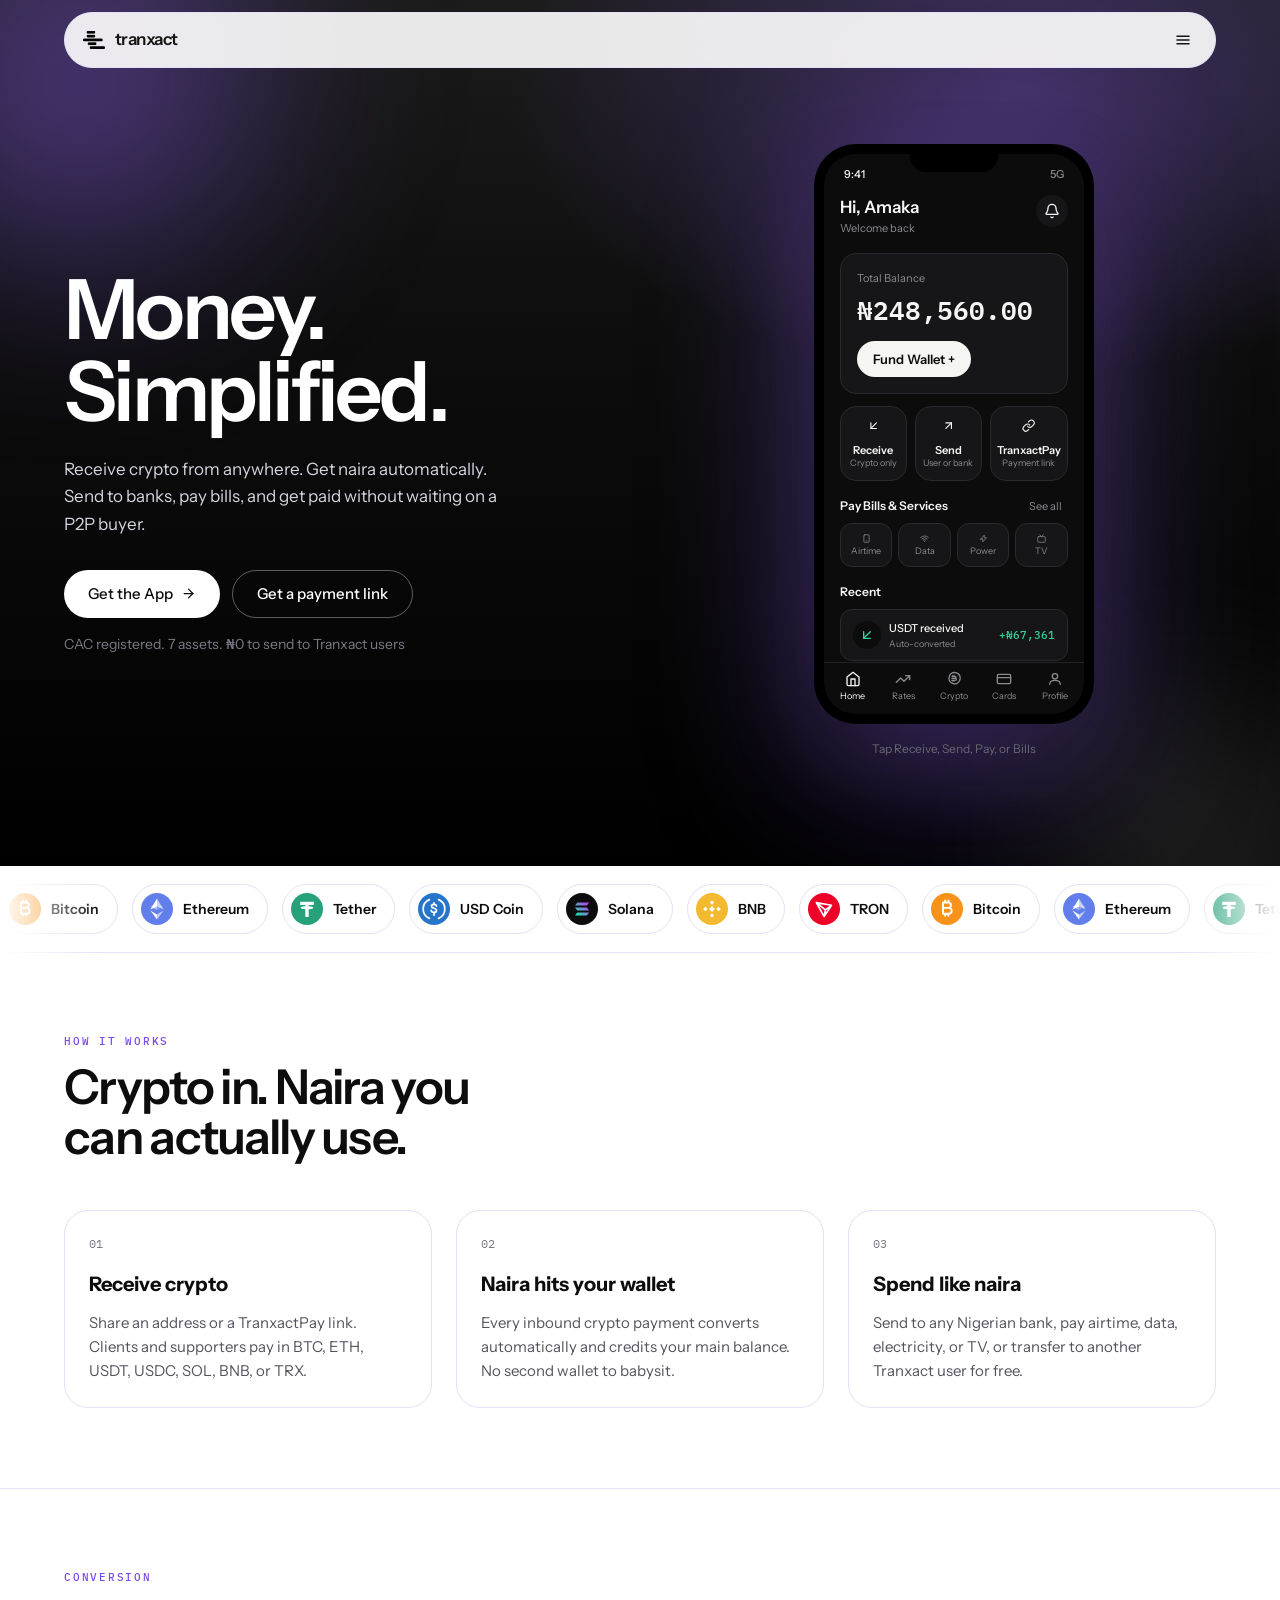
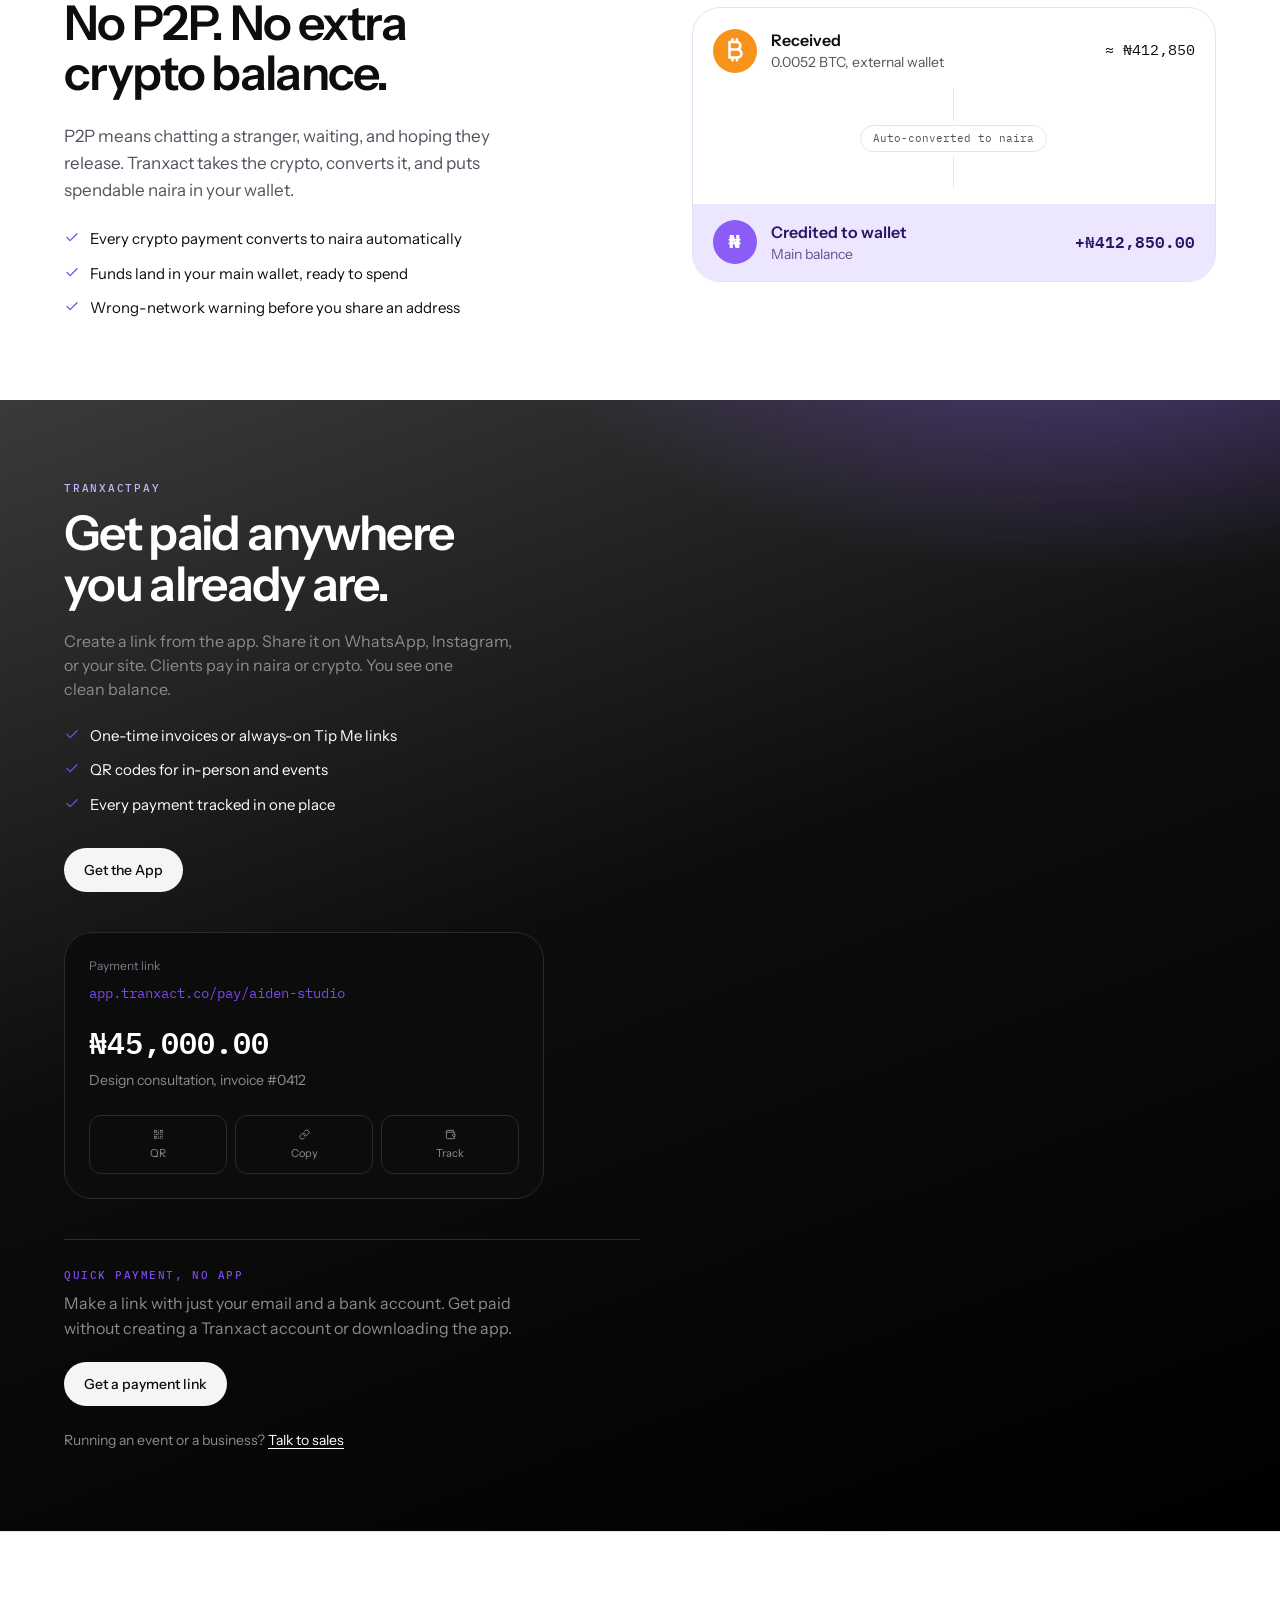
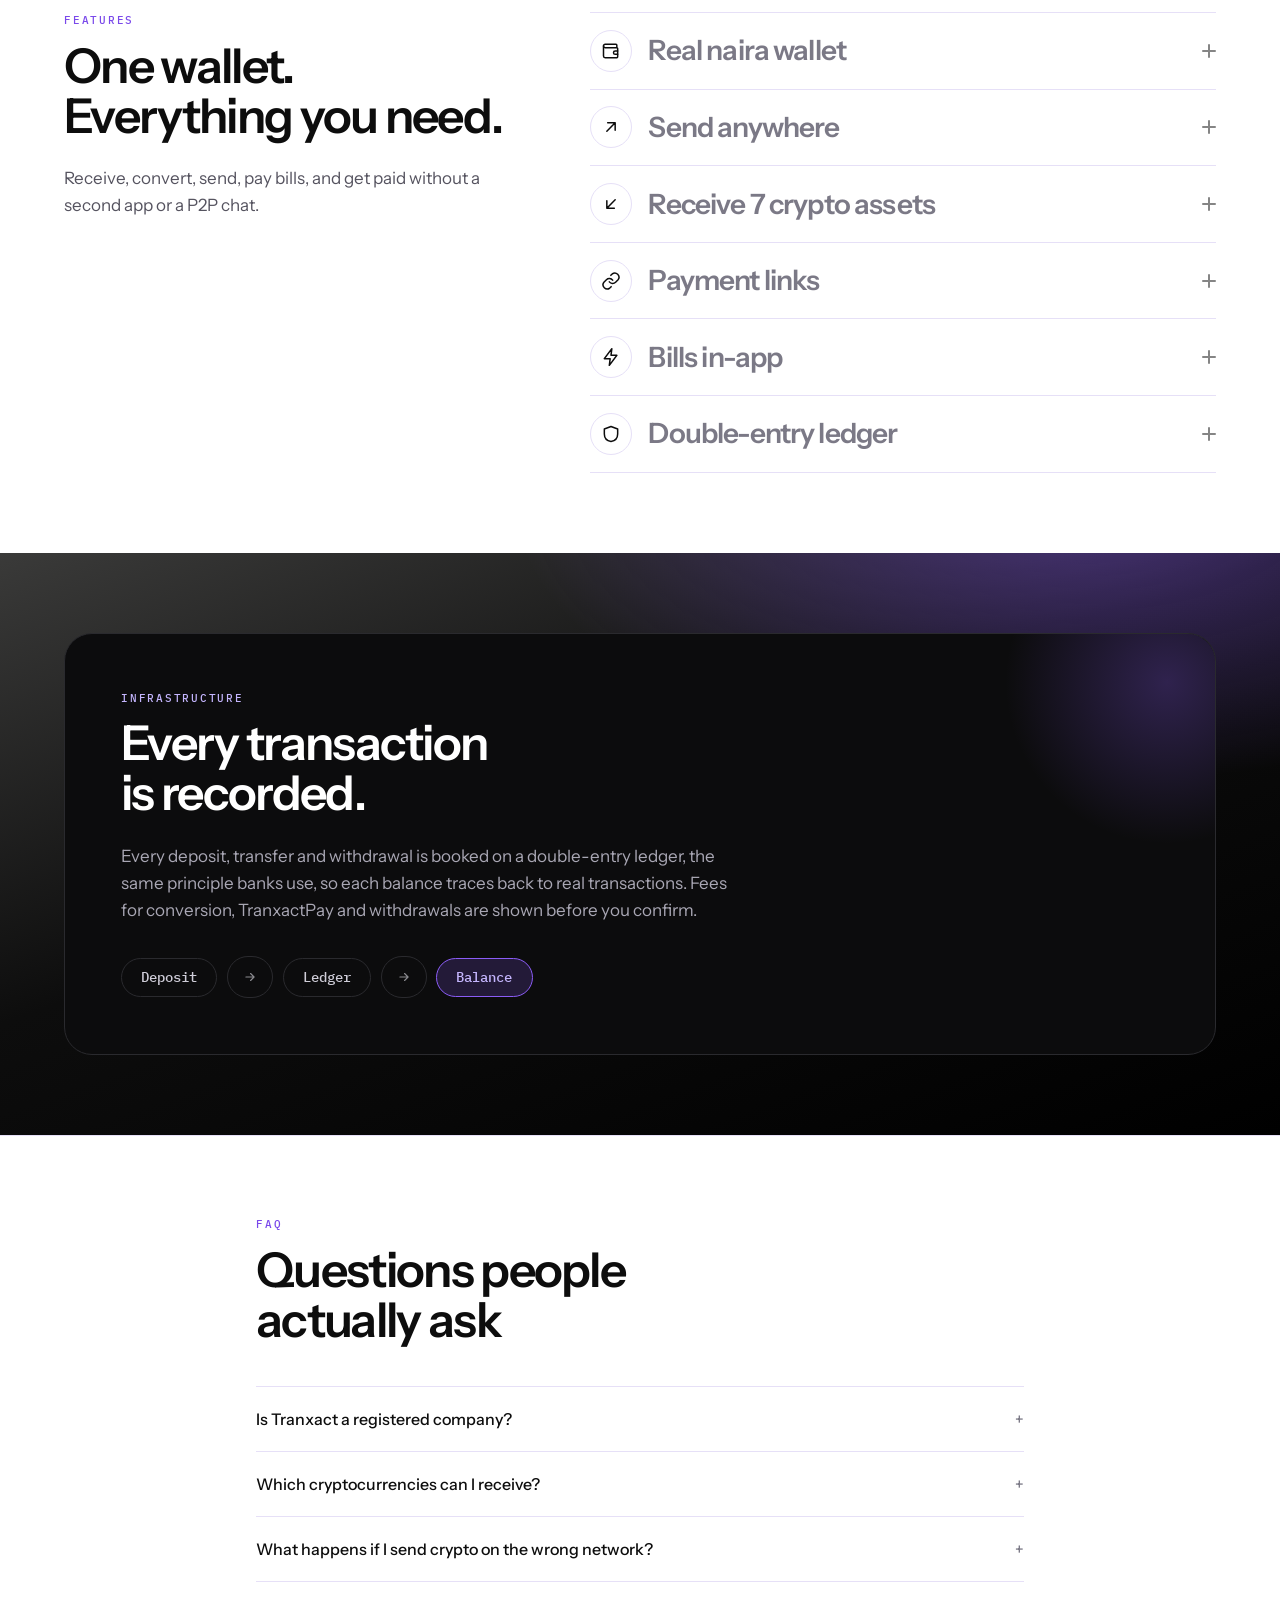
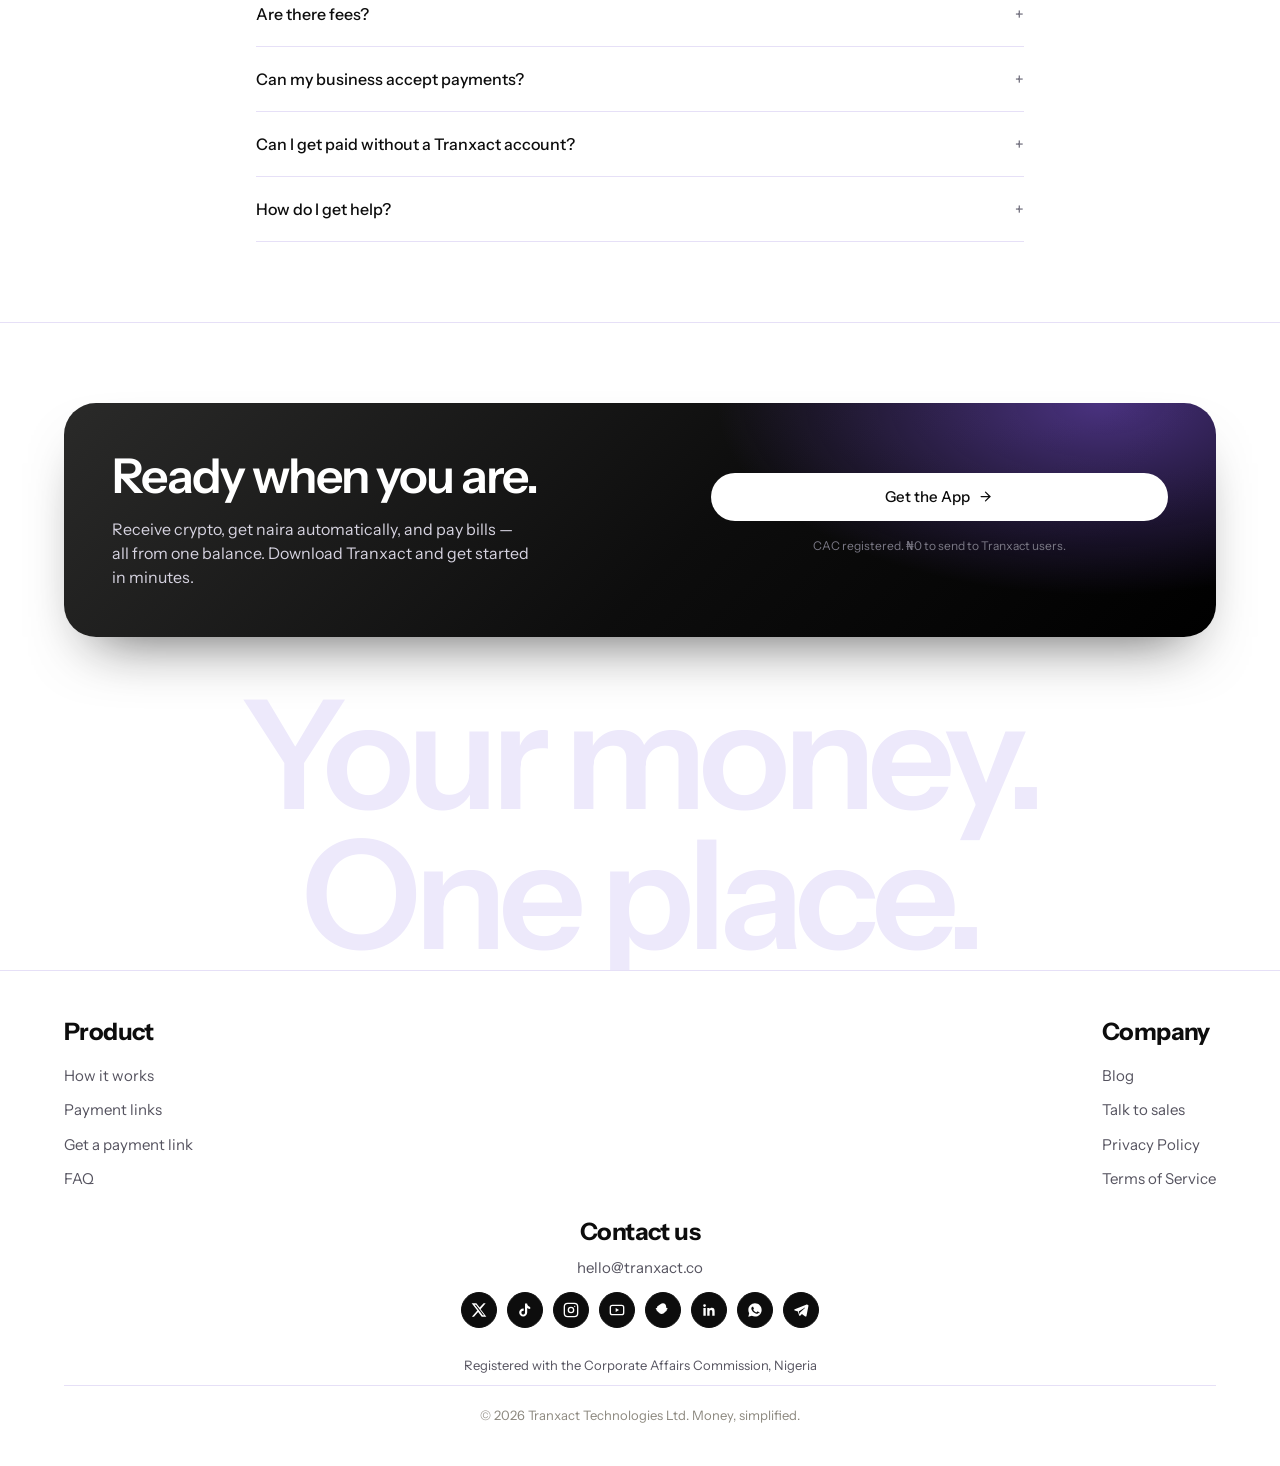
==== index.html @ 8c81f9ee "Add files via upload" ====
<!DOCTYPE html>
<html lang="en">
<head>
<meta charset="utf-8">
<meta name="color-scheme" content="light">
<meta name="viewport" content="width=device-width, initial-scale=1">
<title>Tranxact: receive crypto, get naira automatically</title>
<link rel="canonical" href="https://tranxact.co/">
<meta property="og:site_name" content="Tranxact"><meta property="og:type" content="website"><meta property="og:url" content="https://tranxact.co/">
<meta property="og:title" content="Tranxact: receive crypto, get naira automatically"><meta property="og:description" content="Receive crypto, get naira automatically. Send, pay bills, and get paid from one Tranxact balance, or get a payment link with no account.">
<script type="application/ld+json">{"@context": "https://schema.org", "@type": "Organization", "name": "Tranxact", "legalName": "Tranxact Technologies Ltd", "url": "https://tranxact.co", "email": "hello@tranxact.co", "areaServed": "NG", "sameAs": ["https://x.com/tranxactng", "https://instagram.com/tranxactng", "https://www.linkedin.com/company/tranxact-technologies-ltd/", "https://tiktok.com/@tranxact", "https://youtube.com/@tranxact"]}</script>
<script type="application/ld+json">{"@context": "https://schema.org", "@type": "FAQPage", "mainEntity": [{"@type": "Question", "name": "Is Tranxact a registered company?", "acceptedAnswer": {"@type": "Answer", "text": "Yes. Tranxact Technologies Ltd is registered with the Corporate Affairs Commission (CAC) in Nigeria."}}, {"@type": "Question", "name": "Which cryptocurrencies can I receive?", "acceptedAnswer": {"@type": "Answer", "text": "Seven, currently: BTC, ETH, BNB, USDT, USDC, TRX, and SOL. Whatever comes in is converted to naira automatically and credited to your main balance. No separate crypto wallet to manage."}}, {"@type": "Question", "name": "What happens if I send crypto on the wrong network?", "acceptedAnswer": {"@type": "Answer", "text": "Blockchain transactions can't be reversed once sent. If crypto is sent on a different network than the address was generated for, those funds may be permanently unrecoverable. Always double-check the network shown before sending. This is the most important thing to get right."}}, {"@type": "Question", "name": "Are there fees?", "acceptedAnswer": {"@type": "Answer", "text": "Sending money to other Tranxact users is free. Small fees apply to crypto conversion, TranxactPay transactions, and bank withdrawals. The exact amount is always shown before you confirm. Payment links without an account cost ₦100 per payment, plus the usual payout fee of ₦25 to ₦150 when we send the money to your bank."}}, {"@type": "Question", "name": "Can my business accept payments?", "acceptedAnswer": {"@type": "Answer", "text": "Yes. Create a payment link, a QR code, or a Tip Me link from the app and share it anywhere. Every payment lands directly in your Tranxact balance."}}, {"@type": "Question", "name": "Can I get paid without a Tranxact account?", "acceptedAnswer": {"@type": "Answer", "text": "Yes. Get a payment link with just your email and a Nigerian bank account. We confirm your email with a code and check the bank account name. People pay through the same secure TranxactPay checkout, and we email you and send the money to your bank. Without signing in, you can receive up to ₦200,000. Sign in to Tranxact with the same email to keep receiving, up to ₦1,000,000 before you verify your ID. Your username, links and payments are already in your account."}}, {"@type": "Question", "name": "How do I get help?", "acceptedAnswer": {"@type": "Answer", "text": "WhatsApp +234 705 886 6702, hello@tranxact.co, or X @tranxactng."}}]}</script>
<meta name="description" content="Receive crypto, get naira automatically. Send, pay bills, and get paid from one Tranxact balance, or get a payment link with no account.">
<meta name="theme-color" content="#f3f1ea">
<link rel="icon" type="image/svg+xml" href="[data-uri]">
<link rel="preconnect" href="https://fonts.googleapis.com">
<link rel="preconnect" href="https://fonts.gstatic.com" crossorigin>
<link rel="stylesheet" href="https://fonts.googleapis.com/css2?family=IBM+Plex+Mono:wght@400;500;600&family=Instrument+Sans:ital,wght@0,400;0,500;0,600;0,700;1,400&display=swap">
<style>:root{
  color-scheme: light;
  --bg: #f3f1ea; --fg: #161513; --muted: #6d6a63; --subtle: #8c887f;
  --surface: #fffcf6; --surface-2: #e8e4d9; --border: #d9d4c8;
  --ink: #161513; --ink-fg: #f3f1ea; --teal: #224d5f; --teal-soft: #d9e7ee; --teal-fg: #0f2630;
  --phone: #0c0c0d; --phone-elev: #161618; --phone-line: #2a2a2e; --phone-fg: #f5f5f4; --phone-muted: #8b8b90;
  --danger: #c2413b; --btc: #f7931a;
  --sans: "Instrument Sans", ui-sans-serif, system-ui, sans-serif;
  --mono: "IBM Plex Mono", ui-monospace, Menlo, monospace;
}/* One permanent look regardless of the visitor's device setting — every
   variable pinned to the exact same cream/light value even when the OS is
   in dark mode, so there's nothing left for a browser to auto-adapt. The
   --phone-* variables are deliberately left out here: that's the app
   mockup, which is supposed to stay dark on purpose. */
@media (prefers-color-scheme: dark){
  :root {
    --bg: #f3f1ea; --fg: #161513; --muted: #6d6a63; --subtle: #8c887f;
    --surface: #fffcf6; --surface-2: #e8e4d9; --border: #d9d4c8;
    --ink: #161513; --ink-fg: #f3f1ea; --teal: #224d5f; --teal-soft: #d9e7ee; --teal-fg: #0f2630;
    --danger: #c2413b; --btc: #f7931a;
  }
}*{ box-sizing: border-box; }html{ -webkit-font-smoothing: antialiased; background: var(--bg); color: var(--fg); scroll-behavior: smooth; }body{ margin: 0; font-family: var(--sans); line-height: 1.5; background: var(--bg); color: var(--fg); }img{ max-width: 100%; }a{ color: inherit; text-decoration: none; }button, [role="button"]{ cursor: pointer; font-family: inherit; }button{ border: 0; background: none; }h1,h2,h3{ text-wrap: balance; }p{ text-wrap: pretty; }:focus-visible{ outline: 2px solid var(--fg); outline-offset: 3px; }::selection{ background: var(--teal-soft); color: var(--teal-fg); }.i{ display: inline-flex; width: 1em; height: 1em; }.i svg{ width: 100%; height: 100%; }.wrap{ width: min(72rem, calc(100% - 2.5rem)); margin-inline: auto; }.eyebrow{ margin: 0 0 .75rem; font-family: var(--mono); font-size: 11px; font-weight: 500; letter-spacing: .16em; text-transform: uppercase; color: var(--teal); }.h2{ margin: 0; max-width: 16ch; font-size: clamp(1.8rem, 4vw, 3rem); font-weight: 600; letter-spacing: -.035em; line-height: 1.05; }.muted{ color: var(--muted); }.subtle{ color: var(--subtle); }.mono{ font-family: var(--mono); }.wordmark{ display: inline-flex; align-items: center; gap: .65rem; color: var(--fg); font-weight: 600; font-size: 17px; letter-spacing: -.03em; }.wordmark img{ height: 22px; width: auto; }.wordmark.invert{ color: var(--ink-fg); }.icon-btn{ width: 40px; height: 40px; border-radius: 999px; display: inline-flex; align-items: center; justify-content: center; }.icon-btn:hover{ background: var(--surface-2); }.btn{ display: inline-flex; align-items: center; justify-content: center; gap: .5rem; height: 44px; padding: 0 1.25rem; border-radius: 999px; font-size: 14px; font-weight: 500; background: var(--ink); color: var(--ink-fg); border: 0; }.btn:hover{ background: var(--fg); }.btn.lg{ height: 48px; padding: 0 1.5rem; font-size: 15px; }.btn.sm{ height: 36px; padding: 0 1rem; }.btn.wide{ width: 100%; }.btn.ghost{ background: transparent; color: var(--fg); }.btn.ghost:hover{ background: var(--surface-2); }.btn.sec{ background: var(--surface); color: var(--fg); border: 1px solid var(--border); }.btn.sec:hover{ background: var(--surface-2); }.btn.phone{ background: var(--phone-fg); color: var(--phone); }.btn.disabled{ opacity: .5; pointer-events: none; }.hero{ position: relative; overflow: hidden; padding: 7rem 0 4rem; }.hero-grid{ display: grid; gap: 3rem; align-items: center; }.kicker{ display: inline-flex; align-items: center; gap: .5rem; border: 1px solid var(--border); background: var(--surface); border-radius: 999px; padding: 4px 12px; font-size: 12px; font-weight: 500; color: var(--muted); }.dot{ width: 6px; height: 6px; border-radius: 999px; background: var(--teal); }.h1{ margin: 1.5rem 0 0; max-width: 14ch; font-size: clamp(2.6rem, 7vw, 5.2rem); font-weight: 600; letter-spacing: -.045em; line-height: .98; }.lead{ margin: 1.5rem 0 0; max-width: 28rem; font-size: 17px; line-height: 1.6; color: var(--muted); }.cta-row{ margin-top: 2rem; display: flex; flex-wrap: wrap; gap: .75rem; }.stats{ border-block: 1px solid var(--border); background: color-mix(in srgb, var(--surface) 60%, transparent); }.stats-grid{ display: grid; gap: 2rem; padding: 2.5rem 0; }.stats-n{ margin: 0; font-family: var(--mono); font-size: 2rem; font-weight: 600; letter-spacing: -.03em; font-variant-numeric: tabular-nums; }.section{ padding: 5rem 0; }.section.border{ border-top: 1px solid var(--border); }.cards-3{ display: grid; gap: 1.5rem; margin-top: 3rem; }.card{ border: 1px solid var(--border); background: var(--surface); border-radius: 1.5rem; padding: 1.5rem; }.split{ display: grid; gap: 3rem; align-items: center; }.checklist{ margin: 1.5rem 0 0; padding: 0; list-style: none; display: grid; gap: .75rem; }.checklist li{ display: flex; gap: .65rem; align-items: flex-start; font-size: 15px; }.checklist .i{ color: var(--teal); margin-top: 2px; flex: none; width: 16px; }.convert{ border: 1px solid var(--border); background: var(--surface); border-radius: 28px; padding: 1.25rem 1.25rem 0; overflow: hidden; }.convert-row{ display: flex; justify-content: space-between; align-items: center; gap: 1rem; }.coin{ width: 40px; height: 40px; border-radius: 999px; display: flex; align-items: center; justify-content: center; font-weight: 700; font-size: 14px; }.convert-pipe{ display: flex; flex-direction: column; align-items: center; gap: 4px; margin: 1rem 0; }.convert-pipe .line{ width: 1px; height: 32px; background: var(--border); }.chip{ border: 1px solid var(--border); background: var(--bg); border-radius: 999px; padding: 4px 12px; font-family: var(--mono); font-size: 11px; color: var(--muted); }.credit{ display: flex; justify-content: space-between; align-items: center; background: var(--teal-soft); margin: 0 -1.25rem; padding: 1rem 1.25rem; border-radius: 0 0 22px 22px; color: var(--teal-fg); }.ink{ background: var(--ink); color: var(--ink-fg); }.ink .muted{ color: var(--phone-muted); }.pay-card{ border: 1px solid var(--phone-line); background: var(--phone); border-radius: 28px; padding: 1.5rem; color: var(--ink-fg); }.table{ margin-top: 2.5rem; overflow: hidden; border: 1px solid var(--border); background: var(--surface); border-radius: 1.5rem; }.t-row{ display: grid; grid-template-columns: 1.4fr 1fr 1.2fr; padding: 1rem 1.5rem; font-size: 14px; }.t-row + .t-row{ border-top: 1px solid var(--border); }.t-head{ background: var(--bg); font-size: 12px; font-weight: 500; letter-spacing: .12em; text-transform: uppercase; color: var(--subtle); }.us{ font-weight: 500; color: var(--teal); }.people{ display: grid; gap: 1rem; margin-top: 3rem; }.features{ display: grid; gap: .75rem; margin-top: 3rem; }.trust{ border: 1px solid var(--border); background: var(--surface); border-radius: 32px; padding: 2rem; }.pills{ display: flex; flex-wrap: wrap; align-items: center; gap: .75rem; margin-top: 2rem; font-family: var(--mono); font-size: 12px; color: var(--muted); }.pills span{ border: 1px solid var(--border); border-radius: 999px; padding: .4rem .75rem; }.pills .on{ background: var(--teal-soft); color: var(--teal-fg); }.journal-head{ display: flex; flex-wrap: wrap; justify-content: space-between; align-items: end; gap: 1rem; }.posts{ display: grid; gap: 1rem; margin-top: 3rem; }.faq{ max-width: 48rem; }details{ border-block: 0; padding: 1.25rem 0; border-bottom: 1px solid var(--border); }.faq-list{ border-top: 1px solid var(--border); margin-top: 2.5rem; }details summary{ display: flex; justify-content: space-between; gap: 1rem; font-weight: 500; font-size: 16px; list-style: none; cursor: pointer; }details summary::-webkit-details-marker{ display: none; }details[open] .plus{ transform: rotate(45deg); }.plus{ color: var(--subtle); transition: transform .2s; }.cta-box{ display: grid; gap: 2.5rem; align-items: center; border: 1px solid var(--border); background: var(--surface); border-radius: 32px; padding: 2rem; }.mark-tile{ width: 44px; height: 44px; border-radius: 16px; background: var(--ink); display: flex; align-items: center; justify-content: center; }.mark-tile img{ height: 20px; }form.wait{ display: flex; flex-direction: column; gap: .75rem; }input[type=email], input[type=text], input:not([type]){
  height: 44px; border-radius: 12px; border: 1px solid var(--border); background: var(--bg);
  padding: 0 14px; font: inherit; color: var(--fg);
}.roles{ display: grid; grid-template-columns: 1fr 1fr; gap: .5rem; }.role{ height: 40px; border-radius: 999px; border: 1px solid var(--border); background: var(--surface); color: var(--muted); font-size: 14px; font-weight: 500; }.role.on{ background: var(--ink); color: var(--ink-fg); border-color: var(--fg); }.ok{ border: 1px solid color-mix(in srgb, var(--teal) 30%, transparent); background: var(--teal-soft); color: var(--teal-fg); border-radius: 16px; padding: 1.25rem 1.5rem; }.phone-shell{--pos:#34d399; position: relative; width: 280px; margin: 0 auto; background: #000; border-radius: 42px; padding: 10px; box-shadow: 0 40px 80px rgba(22,21,19,.28); }.notch{ position: absolute; left: 50%; top: 6px; transform: translateX(-50%); width: 88px; height: 22px; background: #000; border-radius: 0 0 16px 16px; z-index: 2; pointer-events: none; }.phone-screen{ height: 560px; background: var(--phone); color: var(--phone-fg); border-radius: 32px; overflow: hidden; display: flex; flex-direction: column; position: relative; }.ph-status{ display: flex; justify-content: space-between; padding: 12px 20px 0; font-size: 11px; font-weight: 500; }.ph-view{ display: none; flex: 1; min-height: 0; flex-direction: column; padding: 12px 16px 8px; overflow: auto; }.ph-view.on{ display: flex; }.ph-home{ display: none; }.tabs{ display: none; grid-template-columns: repeat(5,1fr); border-top: 1px solid color-mix(in srgb, var(--phone-line) 80%, transparent); padding: 8px 4px 12px; }.tabs.on{ display: grid; }.tab{ display: flex; flex-direction: column; align-items: center; gap: 2px; font-size: 9px; color: var(--phone-muted); }.tab.on{ color: var(--phone-fg); }.tab .i{ width: 16px; height: 16px; }.ph-card{ border: 1px solid var(--phone-line); background: var(--phone-elev); border-radius: 16px; padding: 16px; }.ph-actions{ display: grid; grid-template-columns: 1fr 1fr 1fr; gap: 8px; margin-top: 12px; }.ph-act{ border: 1px solid var(--phone-line); background: var(--phone-elev); border-radius: 16px; padding: 12px 6px; text-align: center; color: var(--phone-fg); }.ph-bills{ display: grid; grid-template-columns: repeat(4,1fr); gap: 6px; margin-top: 8px; }.ph-bill{ border: 1px solid var(--phone-line); background: var(--phone-elev); border-radius: 12px; padding: 10px 0; text-align: center; color: var(--phone-muted); font-size: 9px; }.ph-row{ display: flex; justify-content: space-between; align-items: center; border: 1px solid var(--phone-line); background: var(--phone-elev); border-radius: 12px; padding: 10px 12px; width: 100%; color: var(--phone-fg); text-align: left; }.ph-back{ display: flex; align-items: center; gap: 4px; color: var(--phone-fg); font-size: 13px; margin-bottom: 12px; }.ph-input{ border: 1px solid var(--phone-line); background: var(--phone); border-radius: 12px; padding: 10px 12px; font-size: 12px; }.ph-btn{ height: 44px; border-radius: 999px; background: var(--phone-fg); color: var(--phone); font-weight: 600; font-size: 13px; margin-top: 16px; }.article{ max-width: 42rem; margin: 0 auto; padding: 8rem 1.25rem 4rem; }.crumbs{ font-size: 14px; color: var(--subtle); }.post-list{ margin-top: 1.5rem; border-block: 1px solid var(--border); }.post-list a{ display: flex; flex-direction: column; gap: .5rem; padding: 2rem 0; border-bottom: 1px solid var(--border); }.featured{ display: block; margin-top: 3rem; border: 1px solid var(--border); background: var(--surface); border-radius: 32px; padding: 2rem; }.pay-box{ max-width: 32rem; margin: 0 auto; padding: 8rem 1.25rem 6rem; }.pay-panel{ border: 1px solid var(--border); background: var(--surface); border-radius: 28px; padding: 1.5rem; margin-top: 1.5rem; }.method{ display: grid; grid-template-columns: 1fr 1fr; gap: 8px; margin-top: 1.5rem; }.method button{ border: 1px solid var(--border); background: var(--bg); color: var(--muted); border-radius: 16px; padding: 12px; font-weight: 500; font-size: 14px; }.method button.on{ background: var(--ink); color: var(--ink-fg); border-color: var(--fg); }.paper-grain{ position: absolute; inset: 0; pointer-events: none; opacity: .7;
  background-image: url("data:image/svg+xml;utf8,<svg xmlns='http://www.w3.org/2000/svg' width='140' height='140'><filter id='n'><feTurbulence type='fractalNoise' baseFrequency='0.85' numOctaves='2' stitchTiles='stitch'/><feColorMatrix values='0 0 0 0 0.08  0 0 0 0 0.07  0 0 0 0 0.05  0 0 0 0.045 0'/></filter><rect width='100%' height='100%' filter='url(%23n)'/></svg>");
  background-size: 140px 140px;
}
@media (min-width: 768px) {.menu-toggle{ display: none; }.stats-grid{ grid-template-columns: 1fr 1fr 1fr; }.stats-n{ font-size: 2.25rem; }.cards-3{ grid-template-columns: 1fr 1fr 1fr; }.people{ grid-template-columns: 1fr 1fr; }.features{ grid-template-columns: 1fr 1fr 1fr; }.posts{ grid-template-columns: 1fr 1fr 1fr; }.cta-box{ grid-template-columns: 1.1fr .9fr; padding: 3rem; }.roles{ grid-template-columns: repeat(4, 1fr); }.post-list a{ flex-direction: row; justify-content: space-between; align-items: baseline; gap: 2.5rem; }.trust, .featured{ padding: 3rem; }
}
@media (min-width: 1024px) {.hero-grid, .split{ grid-template-columns: 1.05fr .95fr; }.hero{ padding: 9rem 0 6rem; }
}
@media (prefers-reduced-motion: reduce) {html{ scroll-behavior: auto; }*{ animation: none !important; transition: none !important; }
}[data-page][hidden]{ display: none !important; }/* ===== Get a payment link (guest flow) ===== */
.gp-wrap{ display: grid; gap: 2.5rem; padding: 8rem 0 6rem; }
@media (min-width: 900px) {.gp-wrap{ grid-template-columns: 1fr 1.05fr; gap: 4.5rem; align-items: start; }.gp-copy{ position: sticky; top: 7rem; } }.gp-copy .h1{ font-size: clamp(2.4rem, 5.2vw, 4rem); max-width: 11ch; }.gp-points{ display: grid; gap: 1.1rem; margin-top: 2.25rem; max-width: 30rem; }.gp-point{ display: flex; gap: .9rem; align-items: flex-start; font-size: 15px; line-height: 1.5; }.gp-point b{ display: block; font-weight: 600; letter-spacing: -.01em; }.gp-tick{ flex: none; width: 24px; height: 24px; border-radius: 50%; background: var(--ink); color: var(--ink-fg); display: inline-flex; align-items: center; justify-content: center; margin-top: 1px; }.gp-tick svg{ width: 13px; height: 13px; }.gp-card{ border: 1px solid var(--border); background: var(--surface); border-radius: 28px; padding: 1.5rem; box-shadow: 0 30px 60px rgba(40,30,20,.07); }
@media (min-width: 640px) {.gp-card{ padding: 2rem; } }.gp-prog{ display: flex; gap: 6px; margin: 1rem 0 1.5rem; }.gp-prog i{ flex: 1; height: 3px; border-radius: 2px; background: var(--surface-2); transition: background .3s; }.gp-prog i.on{ background: var(--ink); }.gp-h{ margin: 0; font-size: 1.65rem; font-weight: 600; letter-spacing: -.035em; line-height: 1.1; }.gp-sub{ margin: .6rem 0 0; color: var(--muted); font-size: 14.5px; line-height: 1.55; }.gp-field{ margin-top: 1.1rem; }.gp-field label{ display: block; margin-bottom: 6px; font-size: 11px; letter-spacing: .1em; text-transform: uppercase; color: var(--subtle); }.gp-field input, .gp-field select{ width: 100%; height: 50px; border-radius: 14px; border: 1px solid var(--border); background: var(--bg); padding: 0 14px; font: inherit; font-size: 16px; color: var(--fg); }.gp-field input:focus, .gp-field select:focus{ outline: 2px solid var(--ink); outline-offset: 1px; }.gp-field input::placeholder{ color: var(--subtle); }.gp-code{ font-family: var(--mono) !important; font-size: 26px !important; letter-spacing: .55em; text-align: center; padding-left: .55em !important; }.gp-seg{ display: grid; grid-template-columns: 1fr 1fr; gap: .5rem; margin-top: 1.1rem; }.gp-seg button{ height: 42px; border-radius: 999px; border: 1px solid var(--border); background: var(--bg); color: var(--muted); font: inherit; font-size: 14px; font-weight: 500; cursor: pointer; }.gp-seg button.on{ background: var(--ink); color: var(--ink-fg); border-color: var(--fg); }.gp-err{ min-height: 1.2em; margin: .85rem 0 0; color: var(--danger); font-size: 13.5px; line-height: 1.4; }.gp-note{ margin: .9rem 0 0; color: var(--subtle); font-size: 12.5px; line-height: 1.55; }.gp-name{ display: flex; align-items: center; gap: .7rem; margin-top: .9rem; padding: .8rem .95rem; border: 1px solid var(--border); border-radius: 14px; background: var(--bg); font-size: 15px; }.gp-name small{ display: block; font-size: 10.5px; letter-spacing: .1em; text-transform: uppercase; color: var(--subtle); margin-bottom: 2px; }.gp-actions{ display: flex; gap: .6rem; margin-top: 1.4rem; align-items: center; }.gp-actions .btn{ flex: 1; }.gp-card button{ font-family: inherit; cursor: pointer; }.gp-card button.btn:disabled{ opacity: .45; cursor: not-allowed; }.gp-text{ background: none; border: 0; padding: 0; color: var(--muted); font: inherit; font-size: 13.5px; text-decoration: underline; text-underline-offset: 3px; }.gp-text:disabled{ text-decoration: none; opacity: .7; cursor: default; }.gp-big{ display: flex; justify-content: center; margin: .5rem 0 1.1rem; }.gp-big .gp-tick{ width: 56px; height: 56px; }.gp-big .gp-tick svg{ width: 28px; height: 28px; }.gp-link{ margin-top: 1.25rem; border: 1px solid var(--border); background: var(--bg); border-radius: 18px; padding: 1rem 1.1rem; }.gp-link .t{ font-size: 15px; font-weight: 500; }.gp-link .u{ margin-top: .4rem; font-family: var(--mono); font-size: 12.5px; color: var(--muted); word-break: break-all; }.gp-badge{ display: inline-block; margin-top: .75rem; border: 1px solid var(--border); background: var(--surface-2); border-radius: 999px; padding: 3px 10px; font-size: 11px; letter-spacing: .08em; text-transform: uppercase; color: var(--muted); }.gp-center{ text-align: center; }.gp-pre{ margin-bottom: .25rem; }.gp-card [hidden]{ display: none !important; }.gp-at{ position: relative; }.gp-at span{ position: absolute; left: 14px; top: 50%; transform: translateY(-50%); color: var(--subtle); font-size: 16px; pointer-events: none; }.gp-at input{ padding-left: 30px !important; }.gp-ok{ color: var(--muted) !important; }.gp-card{ scroll-margin-top: 90px; }/* On phones the form comes straight after the headline; the reasons sit below it. */
@media (max-width: 899px){
  .gp-wrap { gap: 0; }
  .gp-copy { display: contents; }
  .gp-copy .gp-points { order: 2; margin-top: 2.25rem; }
  .gp-card { margin-top: 2rem; }
}

/* ---- shared menu + footer (same as the blog, privacy and terms pages) ---- */
:root{--text:#161513;--muted-2:#8c887f;--ease:cubic-bezier(.16,.8,.24,1);}
/* The logo files are white (made for the old dark pages). Turn them ink-black. */
.nav-brand img,.footer-brand img{filter:invert(1);}

/* Navbar: the same floating pill as the main site */
.nav-outer{position:fixed;top:0;left:0;right:0;z-index:100;display:flex;justify-content:center;padding:12px 12px 0;}
.nav{width:min(72rem,100%);height:56px;display:flex;align-items:center;justify-content:space-between;padding:0 12px 0 18px;border-radius:999px;
  background:rgba(255,252,246,.82);backdrop-filter:blur(16px);-webkit-backdrop-filter:blur(16px);border:1px solid var(--border);}
.nav-brand{display:inline-flex;align-items:center;gap:10px;font-weight:600;font-size:17px;letter-spacing:-.03em;color:var(--text);text-transform:lowercase;}
.hamburger-btn{display:flex;align-items:center;justify-content:center;width:40px;height:40px;border-radius:50%;background:transparent;border:0;transition:background .2s var(--ease);}
.hamburger-btn:hover{background:var(--surface-2);}
.hamburger-btn svg{width:18px;height:18px;stroke:var(--text);}
.nav-menu-overlay{position:fixed;inset:0;z-index:200;background:rgba(22,21,19,.4);backdrop-filter:blur(4px);opacity:0;pointer-events:none;transition:opacity .25s var(--ease);}
.nav-menu-overlay.open{opacity:1;pointer-events:auto;}
.nav-menu-panel{position:fixed;top:0;right:0;bottom:0;width:min(340px,88vw);background:var(--surface);border-left:1px solid var(--border);padding:24px 22px;display:flex;flex-direction:column;transform:translateX(100%);transition:transform .3s var(--ease);overflow-y:auto;}
.nav-menu-overlay.open .nav-menu-panel{transform:translateX(0);}
.nav-menu-close{align-self:flex-end;width:36px;height:36px;border-radius:50%;background:transparent;display:flex;align-items:center;justify-content:center;margin-bottom:20px;}
.nav-menu-close:hover{background:var(--surface-2);}
.nav-menu-close svg{width:16px;height:16px;stroke:var(--text);}
.nav-menu-links{display:flex;flex-direction:column;gap:2px;margin-bottom:24px;}
.nav-menu-links a{font-size:15px;font-weight:500;color:var(--text);padding:12px 8px;border-radius:12px;}
.nav-menu-links a:hover{background:var(--surface-2);}
.nav-menu-links a.menu-action{display:flex;align-items:center;justify-content:space-between;gap:12px;margin-top:10px;padding-top:16px;border-top:1px solid var(--border);border-radius:0;font-weight:600;}
.nav-menu-links a.menu-action svg{width:16px;height:16px;flex:none;}
.nav-menu-auth{display:flex;gap:10px;margin-bottom:28px;}
.nav-menu-auth a{flex:1;text-align:center;padding:12px;border-radius:999px;font-size:14px;font-weight:600;}
.nav-menu-auth .login{background:var(--surface);border:1px solid var(--border);color:var(--text);}
.nav-menu-auth .signup{background:var(--ink);color:var(--ink-fg);}
.nav-menu-contact{margin-top:auto;padding-top:20px;border-top:1px solid var(--border);}
.nav-menu-contact-label{font-size:12px;color:var(--muted);margin-bottom:12px;}
.nav-menu-contact-links{display:flex;flex-direction:column;gap:10px;}
.nav-menu-contact-links a{display:flex;align-items:center;gap:10px;font-size:14px;color:var(--text);}
.nav-menu-contact-links a svg{width:17px;height:17px;flex-shrink:0;stroke:var(--muted);}

/* Footer */
footer{border-top:1px solid var(--border);padding:48px 0 40px;position:relative;z-index:1;margin-top:20px;}
.footer-inner{display:flex;justify-content:space-between;align-items:flex-start;flex-wrap:wrap;gap:24px;margin-bottom:28px;}
.footer-brand{display:flex;align-items:center;gap:10px;font-weight:600;letter-spacing:-.03em;text-transform:lowercase;}
.footer-contact{font-size:13px;color:var(--muted);margin-top:8px;}
.footer-contact a{color:var(--text);text-decoration:underline;text-underline-offset:3px;}
.footer-socials{display:flex;gap:10px;flex-wrap:wrap;}
.footer-socials a{width:36px;height:36px;border-radius:50%;background:var(--surface);border:1px solid var(--border);display:flex;align-items:center;justify-content:center;color:var(--muted);transition:all .2s var(--ease);}
.footer-socials a:hover{color:var(--text);background:var(--surface-2);}
.footer-socials a svg{width:16px;height:16px;}
@media (max-width:420px){.footer-socials{gap:7px;}.footer-socials a{width:34px;height:34px;}}
.footer-legal{display:flex;align-items:center;gap:16px;flex-wrap:wrap;font-size:13px;color:var(--muted);margin-bottom:10px;}
.footer-legal a{color:var(--muted);}
.footer-legal a:hover{color:var(--text);}
.footer-legal .dot{width:3px;height:3px;border-radius:50%;background:var(--muted-2);}
.footer-col{display:flex;flex-direction:column;gap:8px;font-size:13px;min-width:120px}
.footer-col a{color:var(--muted);text-decoration:none}.footer-col a:hover{color:var(--text)}
.footer-h{font-size:13px;font-weight:600;color:var(--text);margin-bottom:2px}
.footer-social-row{margin-bottom:22px}
@media(max-width:640px){.footer-inner>div:first-child{flex-basis:100%}.footer-col{flex:1}}
.footer-copy{font-size:13px;color:var(--muted-2);padding-top:20px;border-top:1px solid var(--border);}


/* ---- TranxactPay stack, new pages, Why Tranxact ---- */
section[id]{scroll-margin-top:5.5rem}
button.btn{border:0;cursor:pointer;font:inherit}
.pay-stack > *{max-width:36rem}
.pay-stack .pay-card{margin-top:2.5rem;max-width:30rem}
.pay-guest{margin-top:2.5rem;padding-top:1.75rem;border-top:1px solid rgba(255,255,255,.14)}
.pay-guest-copy{margin:.55rem 0 1.25rem;font-size:16px;line-height:1.6;color:var(--phone-muted,#a8a49b);max-width:30rem}
.path-tag{margin:0;font:500 11px var(--mono);letter-spacing:.14em;text-transform:uppercase;color:var(--teal)}
.path-foot{margin:1.5rem 0 0;font-size:14px;color:var(--phone-muted,#a8a49b)}
.path-foot .linklike{color:var(--ink-fg)}
.linklike{background:none;border:0;padding:0;font:inherit;color:inherit;text-decoration:underline;text-underline-offset:3px;cursor:pointer}
.back-home{display:inline-flex;align-items:center;gap:6px;font-size:14px;color:var(--muted);margin-bottom:.5rem}
.back-home:hover{color:var(--fg)}
.back-home svg{width:15px;height:15px}
.page-wrap{padding-top:7rem;padding-bottom:5rem}
.opt-grid{display:grid;grid-template-columns:1fr 1fr;gap:1.25rem;margin-top:2.5rem;align-items:stretch}
.opt-card{display:flex;flex-direction:column;border:1px solid var(--border);background:var(--surface);border-radius:1.75rem;padding:1.75rem}
.opt-tag{margin:0;font:500 11px var(--mono);letter-spacing:.14em;text-transform:uppercase;color:var(--teal)}
.opt-card h2{margin:.65rem 0 .6rem;font-size:1.5rem;font-weight:600;letter-spacing:-.03em;line-height:1.15}
.opt-card > p{margin:0;color:var(--muted);font-size:15px;line-height:1.6}
.opt-list{list-style:none;margin:1.4rem 0 2rem;padding:0;display:grid;gap:.8rem}
.opt-list li{display:flex;gap:.65rem;font-size:15px;line-height:1.5}
.opt-list li::before{content:"";flex:none;width:16px;height:16px;margin-top:3px;background:url("data:image/svg+xml,%3Csvg xmlns='http://www.w3.org/2000/svg' viewBox='0 0 24 24' fill='none' stroke='%23148a68' stroke-width='2.4' stroke-linecap='round' stroke-linejoin='round'%3E%3Cpath d='M20 6 9 17l-5-5'/%3E%3C/svg%3E") no-repeat center/contain}
.opt-card .btn{margin-top:auto;justify-content:center;width:100%}
.sales-who{margin:1.25rem 0 0;max-width:40rem;font-size:16px;line-height:1.65}
.sales-grid{display:grid;grid-template-columns:repeat(2,1fr);gap:1rem;margin:1.5rem 0 2.25rem}
.sales-item{border:1px solid var(--border);background:var(--surface);border-radius:1.25rem;padding:1.35rem}
.sales-item h3{margin:0 0 .45rem;font-size:1.05rem;font-weight:600;letter-spacing:-.02em}
.sales-item p{margin:0;font-size:15px;line-height:1.6;color:var(--muted)}
.sales-form{margin-top:3.5rem;max-width:36rem;border:1px solid var(--border);background:var(--surface);border-radius:1.75rem;padding:1.75rem 1.5rem}
.sales-title{margin:0 0 .5rem;font-size:1.5rem;font-weight:600;letter-spacing:-.03em}
.sales-sub{margin:0 0 1.25rem;font-size:15px;line-height:1.55;color:var(--muted)}
.sf{margin-bottom:1rem}
.sf label{display:block;margin-bottom:.4rem;font:500 11px var(--mono);letter-spacing:.12em;text-transform:uppercase;color:var(--muted);line-height:1.5}
.sf .opt{text-transform:none;letter-spacing:0;color:var(--subtle)}
.sf input,.sf select,.sf textarea{width:100%;font:inherit;font-size:16px;padding:.85rem 1rem;border:1px solid var(--border);border-radius:14px;background:var(--bg);color:var(--fg);outline:none}
.sf textarea{resize:vertical;min-height:6rem}
.sf input:focus,.sf select:focus,.sf textarea:focus{border-color:var(--fg)}
.sales-hp{position:absolute;left:-9999px;width:1px;height:1px;overflow:hidden}
.sales-err{margin:0 0 1rem;font-size:14px;color:#b3261e}
.sales-err[hidden],[data-sales-done][hidden],[data-sales-form-wrap][hidden]{display:none!important}
.sales-submit{width:100%;justify-content:center}
@media (max-width:760px){
  .opt-grid,.sales-grid{grid-template-columns:1fr}
  .page-wrap{padding-top:6rem}
}
/* Why Tranxact is a table again; on phones it only gets a little less side padding so it still fits */
@media (max-width:560px){
  .t-row{padding:.95rem 1rem;column-gap:.6rem}
}
/* Infrastructure, in the dark TranxactPay theme */
.ink .trust{background:var(--phone);border:1px solid var(--phone-line);color:var(--ink-fg)}
.ink .pills{color:var(--phone-muted)}
.ink .pills span{border-color:var(--phone-line)}
.ink .pills .on{background:rgba(20,138,104,.2);border-color:rgba(20,138,104,.45);color:#6fdcb8}
</style>
<style id="alive">
:root{--bg:#fff;--surface:#fff;--surface-2:#f4f1ff;--border:#e6e0f7;--fg:#0d0d0d;--muted:#55535f;--subtle:#7b7986;--ink:#0d0d0d;--ink-fg:#fff;--teal:#7a49ea;--teal-soft:#ede6ff;--teal-fg:#2a1566;--accent:#c4b5fd;--violet:#8b5cf6;--soft-violet:#c4b5fd}
html,body{background:#fff}
.paper-grain{display:none}
.nav{background:rgba(255,255,255,.9)}
.hero{background:radial-gradient(50rem 28rem at 80% 10%,rgba(139,92,246,.35),transparent 65%),linear-gradient(180deg,#2a2a29 -40%,#0d0d0d 40%,#000 100%);color:#fff}
.hero::before,.hero::after{content:"";position:absolute;z-index:0;border-radius:50%;filter:blur(70px);pointer-events:none}
.hero::before{width:38rem;height:38rem;left:-14rem;top:-14rem;background:radial-gradient(circle,rgba(139,92,246,.5),transparent 66%);animation:drift 13s ease-in-out infinite alternate}
.hero::after{width:30rem;height:30rem;right:-10rem;bottom:-14rem;background:radial-gradient(circle,rgba(255,255,255,.16),transparent 66%);animation:drift 16s ease-in-out infinite alternate-reverse}
.hero-grid{z-index:1}
.hero .h1{color:#fff}.hero .lead{color:#d6d3e0}
.hero .kicker{background:rgba(255,255,255,.07);border-color:rgba(255,255,255,.2);color:#e5e2f0}
.hero .btn{background:#fff;color:#0d0d0d}.hero .btn:hover{background:var(--accent)}
.hero .btn.sec,.hero .btn.ghost{background:transparent;color:#fff;border:1px solid rgba(255,255,255,.35)}
.hero .btn.sec:hover,.hero .btn.ghost:hover{background:rgba(255,255,255,.12)}
.hero-grid>div:last-child{animation:floaty 7s ease-in-out infinite;filter:drop-shadow(0 30px 70px rgba(139,92,246,.5))}
.h1,.hero .lead,.hero .cta-row{opacity:0;animation:up .8s cubic-bezier(.16,.8,.24,1) forwards}
.hero .lead{animation-delay:.12s}.hero .cta-row{animation-delay:.24s}
.dot{background:var(--accent);box-shadow:0 0 0 0 rgba(196,181,253,.7);animation:pulse 2s infinite}
.ink,.section.ink{background:radial-gradient(60rem 30rem at 85% -10%,rgba(139,92,246,.45),transparent 60%),linear-gradient(160deg,#3a3a39,#0d0d0d 45%,#000)}
.ink .eyebrow{color:var(--soft-violet)}
.cta-box{background:radial-gradient(40rem 20rem at 90% 0,rgba(139,92,246,.5),transparent 60%),linear-gradient(135deg,#2a2a29,#0d0d0d 55%,#000);color:#fff;border:0;box-shadow:0 30px 60px -30px rgba(13,13,13,.7)}
.cta-box .muted{color:#d6d3e0}.cta-box .btn{background:#fff;color:#0d0d0d}.cta-box .btn:hover{background:var(--accent)}
.btn{transition:transform .2s,background .2s}.btn .i{transition:transform .2s}.btn:hover .i{transform:translateX(3px)}
.btn:not(.sec):not(.ghost):hover{background:#2b2b2b}
.card,.t-row,.features>*{transition:transform .25s,box-shadow .25s,border-color .25s}
@media(hover:hover){.card:hover,.features>*:hover{transform:translateY(-4px);box-shadow:0 18px 40px -22px rgba(139,92,246,.5);border-color:var(--violet)}}
.coins{overflow:hidden;padding:18px 0;background:#fff;border-bottom:1px solid var(--border);-webkit-mask:linear-gradient(90deg,transparent,#000 8%,#000 92%,transparent);mask:linear-gradient(90deg,transparent,#000 8%,#000 92%,transparent)}
.coins-track{display:flex;gap:14px;width:max-content;animation:scroll 32s linear infinite}
.coins:hover .coins-track{animation-play-state:paused}
.coin-chip{display:flex;align-items:center;gap:10px;padding:8px 18px 8px 8px;border-radius:999px;background:#fff;border:1px solid var(--border);font-size:14px;font-weight:600;white-space:nowrap;transition:border-color .2s,transform .2s}
.coin-chip:hover{border-color:var(--violet);transform:translateY(-2px)}
.coin-chip b.cx{background:none;border-radius:0;display:block;width:32px;height:32px}.coin-chip b.cx svg{display:block;width:32px;height:32px}
.coin-chip b{width:32px;height:32px;border-radius:50%;display:grid;place-items:center;background:linear-gradient(145deg,#4a4a49,#0d0d0d);color:var(--accent);font:600 10px var(--mono);letter-spacing:0}
.js .rv{opacity:0;transform:translateY(22px);transition:opacity .7s cubic-bezier(.16,.8,.24,1),transform .7s cubic-bezier(.16,.8,.24,1)}
.js .rv.in{opacity:1;transform:none}
.footer-contact-block{display:flex;flex-direction:column;align-items:center;text-align:center;gap:12px;margin:12px 0 28px}
.footer-h2{font-size:20px;font-weight:600;letter-spacing:-.02em}
.footer-mail{font-size:15px;color:var(--muted);text-decoration:none}.footer-mail:hover{color:var(--violet)}
.footer-socials{justify-content:center}
.footer-socials a{background:#0d0d0d;border-color:#0d0d0d;color:#fff;transition:background .2s,transform .2s}
.footer-socials a:hover{background:var(--violet);color:#fff;transform:translateY(-2px)}
.footer-legal{justify-content:center}.footer-copy{text-align:center}
.footer-inner{justify-content:space-between;gap:28px 16px}
.footer-inner>div:first-child{flex-basis:100%}
.footer-h,.footer-h2{font-size:24px;font-weight:700;letter-spacing:-.025em;color:var(--fg);line-height:1.1}
.footer-h{margin-bottom:8px}
.footer-col{font-size:15px;gap:12px;min-width:0}
.footer-inner{justify-content:space-between;align-items:flex-start;flex-wrap:nowrap}
.footer-col{flex:0 0 auto}
.footer-col:first-child{align-items:flex-start;text-align:left}
.footer-col:last-child{align-items:flex-start;text-align:left;margin-left:auto}
.section.has-wm{padding-bottom:20px;margin-bottom:-20px;overflow:hidden}.wm{margin:3rem 0 -.1em;font-size:clamp(3.2rem,14vw,9.5rem);font-weight:600;letter-spacing:-.05em;line-height:.92;text-align:center;color:#ede9fb;user-select:none;pointer-events:none}
@keyframes up{from{opacity:0;transform:translateY(24px)}to{opacity:1;transform:none}}
@keyframes drift{to{transform:translate(4rem,3rem) scale(1.15)}}
@keyframes floaty{50%{transform:translateY(-10px)}}
@keyframes scroll{to{transform:translateX(calc(-50% - 7px))}}
@keyframes pulse{70%{box-shadow:0 0 0 8px rgba(196,181,253,0)}100%{box-shadow:0 0 0 0 rgba(196,181,253,0)}}
@media(prefers-reduced-motion:reduce){*,*::before,*::after{animation:none!important;transition:none!important}.h1,.hero .lead,.hero .cta-row{opacity:1}.js .rv{opacity:1;transform:none}.coins{overflow-x:auto;-webkit-mask:none;mask:none}}
</style>
<style id="features-css">
.ft-grid{display:grid;gap:2.2rem}
@media(min-width:860px){.ft-grid{grid-template-columns:.85fr 1.15fr;gap:4rem;align-items:start}.ft-head{position:sticky;top:7rem}}
.ft{border-bottom:1px solid var(--border)}.ft:first-child{border-top:1px solid var(--border)}
.ft-h{all:unset;box-sizing:border-box;width:100%;display:flex;align-items:center;gap:1rem;padding:1.05rem 0;cursor:pointer;-webkit-tap-highlight-color:transparent}
.ft-h:focus-visible{outline:2px solid var(--violet);outline-offset:2px;border-radius:12px}
.ft-i{flex:none;width:42px;height:42px;border-radius:50%;display:grid;place-items:center;border:1px solid var(--border);color:var(--fg);transition:background .25s,color .25s,border-color .25s,transform .25s}
.ft-t{flex:1;font-size:clamp(1.25rem,3.6vw,1.75rem);font-weight:600;letter-spacing:-.03em;line-height:1.1;color:var(--subtle);transition:color .25s}
.ft-c{flex:none;width:14px;height:14px;position:relative;opacity:.5;transition:transform .35s}
.ft-c::before,.ft-c::after{content:"";position:absolute;left:0;right:0;top:6px;height:2px;border-radius:2px;background:currentColor}
.ft-c::after{transform:rotate(90deg);transition:transform .35s}
.ft-p{display:grid;grid-template-rows:0fr;transition:grid-template-rows .3s cubic-bezier(.16,.8,.24,1)}
.ft-p>div{overflow:hidden}
.ft-p p{margin:0;padding:0 0 1.2rem calc(42px + 1rem);font-size:16px;line-height:1.55;color:var(--muted);max-width:34rem;opacity:0;transform:translateY(-6px);transition:opacity .25s,transform .25s}
.ft.open .ft-p{grid-template-rows:1fr}
.ft.open .ft-p p{opacity:1;transform:none;transition-delay:.04s}
.ft.open .ft-t{color:var(--fg)}
.ft.open .ft-i{background:var(--violet);border-color:var(--violet);color:#fff;transform:scale(1.06)}
.ft.open .ft-c::after{transform:rotate(0)}
@media(prefers-reduced-motion:reduce){.ft-p{grid-template-rows:1fr!important}.ft-p p{opacity:1!important;transform:none!important}.ft-c{display:none}.ft-t{color:var(--fg)}}
</style>
<style id="infra-css">
.infra{border:1px solid var(--phone-line);background:var(--phone);border-radius:28px;padding:clamp(1.6rem,5vw,3.5rem);color:#f5f5f4;position:relative;overflow:hidden}
.infra::before{content:"";position:absolute;right:-8rem;top:-8rem;width:22rem;height:22rem;border-radius:50%;background:radial-gradient(circle,rgba(139,92,246,.28),transparent 65%);pointer-events:none}
.infra>*{position:relative}
.infra .h2{color:#fff}
.infra .lead{color:#a9a7b4;max-width:38rem}
.flow{display:flex;flex-wrap:wrap;gap:.6rem;align-items:center;margin-top:2rem}
.pill{display:inline-flex;align-items:center;justify-content:center;border:1px solid var(--phone-line);border-radius:999px;padding:.6rem 1.2rem;font:500 14px var(--mono);color:#cfcdd8}
.pill.arrow{width:46px;height:42px;padding:0;color:#8b8b90}
.pill.on{border-color:var(--violet);background:rgba(139,92,246,.18);color:var(--soft-violet)}
.infra.go .pill.s{animation:lit 3.6s ease-in-out infinite}
.infra.go .pill.s:nth-of-type(3){animation-delay:1.2s}
.infra.go .pill.s:nth-of-type(5){animation-delay:2.4s}
@keyframes lit{0%,24%{border-color:var(--violet);background:rgba(139,92,246,.22);color:var(--soft-violet);box-shadow:0 0 24px -4px rgba(139,92,246,.6)}34%,100%{border-color:var(--phone-line);background:transparent;color:#cfcdd8;box-shadow:none}}
</style>
</head>
<body>

<div class="nav-outer">
  <nav class="nav">
    <a href="#/" class="nav-brand">
      <img src="[data-uri]" alt="Tranxact" style="width:22px;height:auto;">
      Tranxact
    </a>
    <button class="hamburger-btn" onclick="toggleNavMenu(true)" aria-label="Open menu">
      <svg viewBox="0 0 24 24" fill="none" stroke-width="2" stroke-linecap="round"><path d="M4 7h16M4 12h16M4 17h16"/></svg>
    </button>
  </nav>
</div>

<div class="nav-menu-overlay" id="navMenuOverlay" onclick="if(event.target===this) toggleNavMenu(false)">
  <div class="nav-menu-panel">
    <button class="nav-menu-close" onclick="toggleNavMenu(false)" aria-label="Close menu">
      <svg viewBox="0 0 24 24" fill="none" stroke-width="2" stroke-linecap="round"><path d="M18 6L6 18M6 6l12 12"/></svg>
    </button>
    <div class="nav-menu-links">
      <a href="#/how-it-works" onclick="toggleNavMenu(false)">How it works</a>
      <a href="#/faq" onclick="toggleNavMenu(false)">FAQ</a>
      <a href="/blog/" onclick="toggleNavMenu(false)">Blog</a>
      <a class="menu-action" href="#/payment-link" onclick="toggleNavMenu(false)">Get a payment link <svg viewBox="0 0 24 24" fill="none" stroke="currentColor" stroke-width="2" stroke-linecap="round" stroke-linejoin="round" aria-hidden="true"><path d="M5 12h14M13 6l6 6-6 6"/></svg></a>
    </div>
    <div class="nav-menu-auth">
      <a href="https://app.tranxact.co" class="login">Log In</a>
      <a href="https://app.tranxact.co?signup=1" class="signup">Sign Up</a>
    </div>
    <div class="nav-menu-contact">
      <div class="nav-menu-contact-label">Need help?</div>
      <div class="nav-menu-contact-links">
        <a href="https://wa.me/2347058866702" target="_blank" rel="noopener">
          <svg viewBox="0 0 24 24" fill="none" stroke-width="2" stroke-linecap="round" stroke-linejoin="round"><path d="M21 11.5a8.38 8.38 0 0 1-.9 3.8 8.5 8.5 0 0 1-7.6 4.7 8.38 8.38 0 0 1-3.8-.9L3 21l1.9-5.7a8.38 8.38 0 0 1-.9-3.8 8.5 8.5 0 0 1 4.7-7.6 8.38 8.38 0 0 1 3.8-.9h.5a8.48 8.48 0 0 1 8 8v.5z"/></svg>
          WhatsApp
        </a>
      <a href="https://t.me/tranxactng" target="_blank" rel="noopener noreferrer"><svg viewBox="0 0 24 24" fill="none" stroke="currentColor" stroke-width="1.8" stroke-linecap="round" stroke-linejoin="round" aria-hidden="true"><path d="m22 2-7 20-4-9-9-4Z"/><path d="M22 2 11 13"/></svg> Telegram</a>
        <a href="mailto:hello@tranxact.co">
          <svg viewBox="0 0 24 24" fill="none" stroke-width="2" stroke-linecap="round" stroke-linejoin="round"><rect x="2" y="4" width="20" height="16" rx="2"/><path d="m22 7-10 6L2 7"/></svg>
          hello@tranxact.co
        </a>
      </div>
    </div>
  </div>
</div>
<script>
  function toggleNavMenu(open) {
    var overlay = document.getElementById('navMenuOverlay');
    if (!overlay) return;
    if (open) { overlay.classList.add('open'); document.body.style.overflow = 'hidden'; }
    else { overlay.classList.remove('open'); document.body.style.overflow = ''; }
  }
  document.addEventListener('keydown', function (e) { if (e.key === 'Escape') toggleNavMenu(false); });
</script>
<div data-page="home">

<main>
<section class="hero">
  <div class="paper-grain"></div>
  <div class="wrap hero-grid" style="position:relative">
    <div>
      <h1 class="h1">Money.<br>Simplified.</h1>
      <p class="lead">Receive crypto from anywhere. Get naira automatically. Send to banks, pay bills, and get paid without waiting on a P2P buyer.</p>
      <div class="cta-row">
        <a class="btn lg" href="https://app.tranxact.co">Get the App <span class="i"><svg viewBox="0 0 24 24" fill="none" stroke="currentColor" stroke-width="2" stroke-linecap="round" stroke-linejoin="round"><path d="M5 12h14"/><path d="m12 5 7 7-7 7"/></svg></span></a>
        <a class="btn lg sec" href="#/pay">Get a payment link</a>
      </div>
      <p class="subtle" style="margin-top:1rem;font-size:14px">CAC registered. 7 assets. ₦0 to send to Tranxact users</p>
    </div>
    <div>
      
<div class="phone-shell">
  <div class="notch"></div>
  <div class="phone-screen">
    <div class="ph-status"><span>9:41</span><span style="color:var(--phone-muted)">5G</span></div>
    <div class="ph-view on" data-screen="home">
      <div style="display:flex;justify-content:space-between;align-items:flex-start;margin-bottom:16px">
        <div><div style="font-size:17px;font-weight:600">Hi, Amaka</div><div style="font-size:11px;color:var(--phone-muted)">Welcome back</div></div>
        <div style="width:32px;height:32px;border-radius:999px;background:var(--phone-elev);display:flex;align-items:center;justify-content:center"><span class="i"><svg viewBox="0 0 24 24" fill="none" stroke="currentColor" stroke-width="2" stroke-linecap="round" stroke-linejoin="round"><path d="M10.268 21a2 2 0 0 0 3.464 0"/><path d="M3.262 15.326A1 1 0 0 0 4 17h16a1 1 0 0 0 .74-1.673C19.41 13.956 18 12.499 18 8A6 6 0 0 0 6 8c0 4.499-1.411 5.956-2.738 7.326"/></svg></span></div>
      </div>
      <div class="ph-card">
        <div style="font-size:11px;color:var(--phone-muted)">Total Balance</div>
        <div class="mono" style="margin-top:4px;font-size:26px;font-weight:600">₦248,560.00</div>
        <button type="button" class="ph-btn" style="height:36px;padding:0 16px;margin-top:12px;width:auto" data-phone="receive">Fund Wallet +</button>
      </div>
      <div class="ph-actions">
        <button type="button" class="ph-act" data-phone="receive"><span class="i"><svg viewBox="0 0 24 24" fill="none" stroke="currentColor" stroke-width="2" stroke-linecap="round" stroke-linejoin="round"><path d="m17 7-10 10"/><path d="M17 17H7V7"/></svg></span><div style="margin-top:8px;font-size:11px;font-weight:600">Receive</div><div style="font-size:9px;color:var(--phone-muted)">Crypto only</div></button>
        <button type="button" class="ph-act" data-phone="send"><span class="i"><svg viewBox="0 0 24 24" fill="none" stroke="currentColor" stroke-width="2" stroke-linecap="round" stroke-linejoin="round"><path d="M7 17 17 7"/><path d="M7 7h10v10"/></svg></span><div style="margin-top:8px;font-size:11px;font-weight:600">Send</div><div style="font-size:9px;color:var(--phone-muted)">User or bank</div></button>
        <button type="button" class="ph-act" data-phone="pay"><span class="i"><svg viewBox="0 0 24 24" fill="none" stroke="currentColor" stroke-width="2" stroke-linecap="round" stroke-linejoin="round"><path d="M10 13a5 5 0 0 0 7.54.54l3-3a5 5 0 0 0-7.07-7.07l-1.72 1.71"/><path d="M14 11a5 5 0 0 0-7.54-.54l-3 3a5 5 0 0 0 7.07 7.07l1.71-1.71"/></svg></span><div style="margin-top:8px;font-size:11px;font-weight:600">TranxactPay</div><div style="font-size:9px;color:var(--phone-muted)">Payment link</div></button>
      </div>
      <div style="margin-top:16px;display:flex;justify-content:space-between;font-size:12px;font-weight:600">Pay Bills & Services <button type="button" data-phone="bills" style="font-weight:400;color:var(--phone-muted);font-size:11px">See all</button></div>
      <div class="ph-bills">
        <button type="button" class="ph-bill" data-phone="bills"><span class="i"><svg viewBox="0 0 24 24" fill="none" stroke="currentColor" stroke-width="2" stroke-linecap="round" stroke-linejoin="round"><rect width="14" height="20" x="5" y="2" rx="2"/><path d="M12 18h.01"/></svg></span><div>Airtime</div></button>
        <button type="button" class="ph-bill" data-phone="bills"><span class="i"><svg viewBox="0 0 24 24" fill="none" stroke="currentColor" stroke-width="2" stroke-linecap="round" stroke-linejoin="round"><path d="M12 20h.01"/><path d="M2 8.82a15 15 0 0 1 20 0"/><path d="M5 12.86a10 10 0 0 1 14 0"/><path d="M8.5 16.43a5 5 0 0 1 7 0"/></svg></span><div>Data</div></button>
        <button type="button" class="ph-bill" data-phone="bills"><span class="i"><svg viewBox="0 0 24 24" fill="none" stroke="currentColor" stroke-width="2" stroke-linecap="round" stroke-linejoin="round"><path d="M4 14 14 3v7h6L10 21v-7z"/></svg></span><div>Power</div></button>
        <button type="button" class="ph-bill" data-phone="bills"><span class="i"><svg viewBox="0 0 24 24" fill="none" stroke="currentColor" stroke-width="2" stroke-linecap="round" stroke-linejoin="round"><rect width="20" height="15" x="2" y="7" rx="2"/><polyline points="17 2 12 7 7 2"/></svg></span><div>TV</div></button>
      </div>
      <div style="margin-top:16px;font-size:12px;font-weight:600">Recent</div>
      <div class="ph-row" style="margin-top:8px">
        <div style="display:flex;gap:8px;align-items:center">
          <span style="width:28px;height:28px;border-radius:999px;background:var(--phone);display:flex;align-items:center;justify-content:center;color:var(--pos)"><span class="i"><svg viewBox="0 0 24 24" fill="none" stroke="currentColor" stroke-width="2" stroke-linecap="round" stroke-linejoin="round"><path d="m17 7-10 10"/><path d="M17 17H7V7"/></svg></span></span>
          <div><div style="font-size:11px;font-weight:500">USDT received</div><div style="font-size:9px;color:var(--phone-muted)">Auto-converted</div></div>
        </div>
        <div class="mono" style="font-size:11px;color:var(--pos);font-weight:500">+₦67,361</div>
      </div>
    </div>
    <div class="ph-view" data-screen="receive">
      <button type="button" class="ph-back" data-phone="home"><span class="i"><svg viewBox="0 0 24 24" fill="none" stroke="currentColor" stroke-width="2" stroke-linecap="round" stroke-linejoin="round"><path d="m15 18-6-6 6-6"/></svg></span> Fund Wallet</button>
      <p style="margin:0;font-size:12px;color:var(--phone-muted);line-height:1.5">Top up with crypto. Converted to naira at today's rate and credited to your main balance.</p>
      <div style="margin-top:12px;display:grid;gap:6px"><div class="ph-row"><div style="display:flex;gap:10px;align-items:center"><span class="coin" style="width:28px;height:28px;background:#26A17B;color:#0c0c0d;font-size:10px">U</span><div><div style="font-size:12px;font-weight:500">Tether</div><div style="font-size:10px;color:var(--phone-muted)">USDT</div></div></div><span class="i"><svg viewBox="0 0 24 24" fill="none" stroke="currentColor" stroke-width="2" stroke-linecap="round" stroke-linejoin="round"><path d="m9 18 6-6-6-6"/></svg></span></div><div class="ph-row"><div style="display:flex;gap:10px;align-items:center"><span class="coin" style="width:28px;height:28px;background:#F7931A;color:#0c0c0d;font-size:10px">B</span><div><div style="font-size:12px;font-weight:500">Bitcoin</div><div style="font-size:10px;color:var(--phone-muted)">BTC</div></div></div><span class="i"><svg viewBox="0 0 24 24" fill="none" stroke="currentColor" stroke-width="2" stroke-linecap="round" stroke-linejoin="round"><path d="m9 18 6-6-6-6"/></svg></span></div><div class="ph-row"><div style="display:flex;gap:10px;align-items:center"><span class="coin" style="width:28px;height:28px;background:#627EEA;color:#0c0c0d;font-size:10px">E</span><div><div style="font-size:12px;font-weight:500">Ethereum</div><div style="font-size:10px;color:var(--phone-muted)">ETH</div></div></div><span class="i"><svg viewBox="0 0 24 24" fill="none" stroke="currentColor" stroke-width="2" stroke-linecap="round" stroke-linejoin="round"><path d="m9 18 6-6-6-6"/></svg></span></div><div class="ph-row"><div style="display:flex;gap:10px;align-items:center"><span class="coin" style="width:28px;height:28px;background:#14F195;color:#0c0c0d;font-size:10px">S</span><div><div style="font-size:12px;font-weight:500">Solana</div><div style="font-size:10px;color:var(--phone-muted)">SOL</div></div></div><span class="i"><svg viewBox="0 0 24 24" fill="none" stroke="currentColor" stroke-width="2" stroke-linecap="round" stroke-linejoin="round"><path d="m9 18 6-6-6-6"/></svg></span></div><div class="ph-row"><div style="display:flex;gap:10px;align-items:center"><span class="coin" style="width:28px;height:28px;background:#F3BA2F;color:#0c0c0d;font-size:10px">B</span><div><div style="font-size:12px;font-weight:500">BNB</div><div style="font-size:10px;color:var(--phone-muted)">BNB</div></div></div><span class="i"><svg viewBox="0 0 24 24" fill="none" stroke="currentColor" stroke-width="2" stroke-linecap="round" stroke-linejoin="round"><path d="m9 18 6-6-6-6"/></svg></span></div><div class="ph-row"><div style="display:flex;gap:10px;align-items:center"><span class="coin" style="width:28px;height:28px;background:#FF0013;color:#0c0c0d;font-size:10px">T</span><div><div style="font-size:12px;font-weight:500">TRON</div><div style="font-size:10px;color:var(--phone-muted)">TRX</div></div></div><span class="i"><svg viewBox="0 0 24 24" fill="none" stroke="currentColor" stroke-width="2" stroke-linecap="round" stroke-linejoin="round"><path d="m9 18 6-6-6-6"/></svg></span></div><div class="ph-row"><div style="display:flex;gap:10px;align-items:center"><span class="coin" style="width:28px;height:28px;background:#2775CA;color:#0c0c0d;font-size:10px">U</span><div><div style="font-size:12px;font-weight:500">USD Coin</div><div style="font-size:10px;color:var(--phone-muted)">USDC</div></div></div><span class="i"><svg viewBox="0 0 24 24" fill="none" stroke="currentColor" stroke-width="2" stroke-linecap="round" stroke-linejoin="round"><path d="m9 18 6-6-6-6"/></svg></span></div></div>
    </div>
    <div class="ph-view" data-screen="send">
      <button type="button" class="ph-back" data-phone="home"><span class="i"><svg viewBox="0 0 24 24" fill="none" stroke="currentColor" stroke-width="2" stroke-linecap="round" stroke-linejoin="round"><path d="m15 18-6-6 6-6"/></svg></span> Send</button>
      <p style="margin:0;font-size:12px;color:var(--phone-muted)">To Tranxact user or any Nigerian bank.</p>
      <div style="margin-top:16px;font-size:10px;color:var(--phone-muted)">Recipient</div>
      <div class="ph-input" style="margin-top:4px">@jheff on Tranxact</div>
      <div style="margin-top:12px;font-size:10px;color:var(--phone-muted)">Amount</div>
      <div class="ph-input mono" style="margin-top:4px;font-size:16px">5,000.00</div>
      <p style="margin:8px 0 0;font-size:11px;color:var(--teal)">Free between Tranxact users</p>
      <button type="button" class="ph-btn" data-phone="success">Send ₦5,000</button>
    </div>
    <div class="ph-view" data-screen="pay">
      <button type="button" class="ph-back" data-phone="home"><span class="i"><svg viewBox="0 0 24 24" fill="none" stroke="currentColor" stroke-width="2" stroke-linecap="round" stroke-linejoin="round"><path d="m15 18-6-6 6-6"/></svg></span> TranxactPay</button>
      <div style="display:grid;grid-template-columns:1fr 1fr 1fr;background:var(--phone-elev);border-radius:999px;padding:4px;font-size:10px;font-weight:500">
        <span style="background:var(--phone-fg);color:var(--phone);border-radius:999px;padding:6px 0;text-align:center">Get Paid</span>
        <span style="padding:6px 0;text-align:center;color:var(--phone-muted)">Tip Me</span>
        <span style="padding:6px 0;text-align:center;color:var(--phone-muted)">Payments</span>
      </div>
      <div style="margin-top:16px;font-size:10px;color:var(--phone-muted)">Title</div>
      <div class="ph-input" style="margin-top:4px">Design consultation</div>
      <div style="margin-top:12px;font-size:10px;color:var(--phone-muted)">Amount (NGN)</div>
      <div class="ph-input mono" style="margin-top:4px;font-size:16px">45,000.00</div>
      <button type="button" class="ph-btn" data-copied="Link copied">Create Link</button>
      <div class="ph-card" style="margin-top:16px">
        <div style="font-size:10px;color:var(--phone-muted)">Your link</div>
        <div class="mono" style="margin-top:4px;font-size:11px;color:var(--teal)">app.tranxact.co/pay/aiden-studio</div>
        <div class="mono" style="margin-top:4px;font-size:16px;font-weight:600">₦45,000.00</div>
      </div>
    </div>
    <div class="ph-view" data-screen="bills">
      <button type="button" class="ph-back" data-phone="home"><span class="i"><svg viewBox="0 0 24 24" fill="none" stroke="currentColor" stroke-width="2" stroke-linecap="round" stroke-linejoin="round"><path d="m15 18-6-6 6-6"/></svg></span> Bills</button>
      <p style="margin:0;font-size:12px;color:var(--phone-muted)">Pay from your naira balance. No extra app, no card.</p>
      <div style="margin-top:12px;display:grid;gap:6px"><button type="button" class="ph-row" data-phone="success"><span style="display:flex;gap:10px;align-items:center;font-size:13px"><span class="i"><svg viewBox="0 0 24 24" fill="none" stroke="currentColor" stroke-width="2" stroke-linecap="round" stroke-linejoin="round"><rect width="14" height="20" x="5" y="2" rx="2"/><path d="M12 18h.01"/></svg></span> Airtime</span><span class="i"><svg viewBox="0 0 24 24" fill="none" stroke="currentColor" stroke-width="2" stroke-linecap="round" stroke-linejoin="round"><path d="m9 18 6-6-6-6"/></svg></span></button><button type="button" class="ph-row" data-phone="success"><span style="display:flex;gap:10px;align-items:center;font-size:13px"><span class="i"><svg viewBox="0 0 24 24" fill="none" stroke="currentColor" stroke-width="2" stroke-linecap="round" stroke-linejoin="round"><path d="M12 20h.01"/><path d="M2 8.82a15 15 0 0 1 20 0"/><path d="M5 12.86a10 10 0 0 1 14 0"/><path d="M8.5 16.43a5 5 0 0 1 7 0"/></svg></span> Data</span><span class="i"><svg viewBox="0 0 24 24" fill="none" stroke="currentColor" stroke-width="2" stroke-linecap="round" stroke-linejoin="round"><path d="m9 18 6-6-6-6"/></svg></span></button><button type="button" class="ph-row" data-phone="success"><span style="display:flex;gap:10px;align-items:center;font-size:13px"><span class="i"><svg viewBox="0 0 24 24" fill="none" stroke="currentColor" stroke-width="2" stroke-linecap="round" stroke-linejoin="round"><path d="M4 14 14 3v7h6L10 21v-7z"/></svg></span> Electricity</span><span class="i"><svg viewBox="0 0 24 24" fill="none" stroke="currentColor" stroke-width="2" stroke-linecap="round" stroke-linejoin="round"><path d="m9 18 6-6-6-6"/></svg></span></button><button type="button" class="ph-row" data-phone="success"><span style="display:flex;gap:10px;align-items:center;font-size:13px"><span class="i"><svg viewBox="0 0 24 24" fill="none" stroke="currentColor" stroke-width="2" stroke-linecap="round" stroke-linejoin="round"><rect width="20" height="15" x="2" y="7" rx="2"/><polyline points="17 2 12 7 7 2"/></svg></span> TV</span><span class="i"><svg viewBox="0 0 24 24" fill="none" stroke="currentColor" stroke-width="2" stroke-linecap="round" stroke-linejoin="round"><path d="m9 18 6-6-6-6"/></svg></span></button></div>
    </div>
    <div class="ph-view" data-screen="success" style="align-items:center;justify-content:center;text-align:center">
      <span style="width:56px;height:56px;border-radius:999px;background:var(--teal);display:flex;align-items:center;justify-content:center;color:var(--phone)"><span class="i"><svg viewBox="0 0 24 24" fill="none" stroke="currentColor" stroke-width="2" stroke-linecap="round" stroke-linejoin="round"><path d="M20 6 9 17l-5-5"/></svg></span></span>
      <div style="margin-top:20px;font-size:18px;font-weight:600">Success</div>
      <div style="margin-top:4px;font-size:12px;color:var(--phone-muted)">Transfer processed</div>
      <div class="mono" style="margin-top:16px;font-size:28px;font-weight:600">₦100.00</div>
      <div style="margin-top:4px;font-size:11px;color:var(--phone-muted)">to AMAKA EZE, •••• 6789</div>
      <button type="button" class="ph-btn" style="width:100%" data-phone="home">Done</button>
    </div>
    <div class="tabs on">
      <div class="tab on"><span class="i"><svg viewBox="0 0 24 24" fill="none" stroke="currentColor" stroke-width="2" stroke-linecap="round" stroke-linejoin="round"><path d="m3 9 9-7 9 7v11a2 2 0 0 1-2 2H5a2 2 0 0 1-2-2z"/><polyline points="9 22 9 12 15 12 15 22"/></svg></span>Home</div>
      <div class="tab"><span class="i"><svg viewBox="0 0 24 24" fill="none" stroke="currentColor" stroke-width="2" stroke-linecap="round" stroke-linejoin="round"><path d="M16 7h6v6"/><path d="m22 7-8.5 8.5-5-5L2 17"/></svg></span>Rates</div>
      <div class="tab"><span class="i"><svg viewBox="0 0 24 24" fill="none" stroke="currentColor" stroke-width="2" stroke-linecap="round" stroke-linejoin="round"><path d="M11.767 19.089c4.924.868 8.61-2.23 9.478-7.155.868-4.924-2.23-8.61-7.155-9.478C9.166 1.588 5.48 4.686 4.612 9.61c-.868 4.924 2.23 8.61 7.155 9.478z"/><path d="M9 8h4.5a1.5 1.5 0 0 1 0 3H9"/><path d="M9 11h5a1.5 1.5 0 0 1 0 3H9"/><path d="M10 7v1"/><path d="M10 14v1"/><path d="M12 7v1"/><path d="M12 14v1"/></svg></span>Crypto</div>
      <div class="tab"><span class="i"><svg viewBox="0 0 24 24" fill="none" stroke="currentColor" stroke-width="2" stroke-linecap="round" stroke-linejoin="round"><rect width="20" height="14" x="2" y="5" rx="2"/><path d="M2 10h20"/></svg></span>Cards</div>
      <div class="tab"><span class="i"><svg viewBox="0 0 24 24" fill="none" stroke="currentColor" stroke-width="2" stroke-linecap="round" stroke-linejoin="round"><circle cx="12" cy="8" r="4"/><path d="M4 20c0-4 4-6 8-6s8 2 8 6"/></svg></span>Profile</div>
    </div>
  </div>
</div>

      <p class="subtle" style="text-align:center;margin-top:1rem;font-size:12px">Tap Receive, Send, Pay, or Bills</p>
    </div>
  </div>
</section>

<svg width="0" height="0" style="position:absolute" aria-hidden="true" focusable="false"><defs>
<linearGradient id="cx-sol-g" x1="8" y1="23" x2="24" y2="9" gradientUnits="userSpaceOnUse"><stop offset="0" stop-color="#00FFA3"/><stop offset="1" stop-color="#DC1FFF"/></linearGradient>
<symbol id="cx-btc" viewBox="0 0 32 32"><circle cx="16" cy="16" r="16" fill="#F7931A"/><path d="M12 9.5h5.2a2.7 2.7 0 0 1 0 5.4H12m0 0h5.8a2.9 2.9 0 0 1 0 5.8H12M12 9.5v11.2M14.2 7.5v2M17.4 7.5v2M14.2 20.7v2M17.4 20.7v2" fill="none" stroke="#fff" stroke-width="1.9" stroke-linecap="round" stroke-linejoin="round"/></symbol>
<symbol id="cx-eth" viewBox="0 0 32 32"><circle cx="16" cy="16" r="16" fill="#627EEA"/><path fill="#fff" fill-opacity=".6" d="M16 5.5v7.9l6.6 3z"/><path fill="#fff" d="M16 5.5l-6.6 10.9 6.6-3z"/><path fill="#fff" fill-opacity=".6" d="M16 26.5v-5l6.6-3.9z"/><path fill="#fff" d="M16 26.5v-5l-6.6-3.9z"/><path fill="#fff" fill-opacity=".2" d="M16 17.3l6.6-3.9-6.6-3z"/><path fill="#fff" fill-opacity=".45" d="M16 17.3l-6.6-3.9 6.6-3z"/></symbol>
<symbol id="cx-usdt" viewBox="0 0 32 32"><circle cx="16" cy="16" r="16" fill="#26A17B"/><path fill="#fff" d="M9.2 8.8h13.6v3.2h-5.1v1.3c2.7.1 4.7.7 4.7 1.5s-2 1.4-4.7 1.5V24h-3.4v-7.7c-2.7-.1-4.7-.7-4.7-1.5s2-1.4 4.7-1.5V12H9.2z"/></symbol>
<symbol id="cx-usdc" viewBox="0 0 32 32"><circle cx="16" cy="16" r="16" fill="#2775CA"/><path d="M18.5 13.2c-.2-1.2-1.2-1.8-2.5-1.8-1.5 0-2.5.7-2.5 1.9 0 2.6 5 1.3 5 4.1 0 1.2-1.1 2-2.6 2-1.5 0-2.5-.7-2.7-2M16 9.8v1.6M16 20.4v1.8" fill="none" stroke="#fff" stroke-width="1.7" stroke-linecap="round"/><path d="M11.4 6.6a10.2 10.2 0 0 0 0 18.8M20.6 6.6a10.2 10.2 0 0 1 0 18.8" fill="none" stroke="#fff" stroke-width="1.7" stroke-linecap="round"/></symbol>
<symbol id="cx-bnb" viewBox="0 0 32 32"><circle cx="16" cy="16" r="16" fill="#F3BA2F"/><g fill="#fff"><path d="M16 13.1l2.9 2.9-2.9 2.9-2.9-2.9z"/><path d="M16 7.4l2.2 2.2-2.2 2.2-2.2-2.2z"/><path d="M16 20.2l2.2 2.2-2.2 2.2-2.2-2.2z"/><path d="M9.4 13.8L11.6 16l-2.2 2.2L7.2 16z"/><path d="M22.6 13.8l2.2 2.2-2.2 2.2-2.2-2.2z"/></g></symbol>
<symbol id="cx-sol" viewBox="0 0 32 32"><circle cx="16" cy="16" r="16" fill="#0d0d0d"/><g fill="url(#cx-sol-g)"><path d="M11.3 9.6h11.9l-2.3 2.8H9z"/><path d="M9 14.6h11.9l2.3 2.8H11.3z"/><path d="M11.3 19.6h11.9l-2.3 2.8H9z"/></g></symbol>
<symbol id="cx-trx" viewBox="0 0 32 32"><circle cx="16" cy="16" r="16" fill="#EF0027"/><path d="M8.3 9.6l15.2 2.7-7.4 11.2zM8.3 9.6l9.1 7.2 6.1-4.5M17.4 16.8l-1.3 6.7" fill="none" stroke="#fff" stroke-width="1.6" stroke-linejoin="round" stroke-linecap="round"/></symbol>
</defs></svg>
<div class="coins" role="region" aria-label="Supported assets"><div class="coins-track"><div class="coin-chip"><b class="cx"><svg viewBox="0 0 32 32" aria-hidden="true"><use href="#cx-btc"/></svg></b>Bitcoin</div><div class="coin-chip"><b class="cx"><svg viewBox="0 0 32 32" aria-hidden="true"><use href="#cx-eth"/></svg></b>Ethereum</div><div class="coin-chip"><b class="cx"><svg viewBox="0 0 32 32" aria-hidden="true"><use href="#cx-usdt"/></svg></b>Tether</div><div class="coin-chip"><b class="cx"><svg viewBox="0 0 32 32" aria-hidden="true"><use href="#cx-usdc"/></svg></b>USD Coin</div><div class="coin-chip"><b class="cx"><svg viewBox="0 0 32 32" aria-hidden="true"><use href="#cx-sol"/></svg></b>Solana</div><div class="coin-chip"><b class="cx"><svg viewBox="0 0 32 32" aria-hidden="true"><use href="#cx-bnb"/></svg></b>BNB</div><div class="coin-chip"><b class="cx"><svg viewBox="0 0 32 32" aria-hidden="true"><use href="#cx-trx"/></svg></b>TRON</div><span aria-hidden="true" style="display:contents"><div class="coin-chip"><b class="cx"><svg viewBox="0 0 32 32" aria-hidden="true"><use href="#cx-btc"/></svg></b>Bitcoin</div><div class="coin-chip"><b class="cx"><svg viewBox="0 0 32 32" aria-hidden="true"><use href="#cx-eth"/></svg></b>Ethereum</div><div class="coin-chip"><b class="cx"><svg viewBox="0 0 32 32" aria-hidden="true"><use href="#cx-usdt"/></svg></b>Tether</div><div class="coin-chip"><b class="cx"><svg viewBox="0 0 32 32" aria-hidden="true"><use href="#cx-usdc"/></svg></b>USD Coin</div><div class="coin-chip"><b class="cx"><svg viewBox="0 0 32 32" aria-hidden="true"><use href="#cx-sol"/></svg></b>Solana</div><div class="coin-chip"><b class="cx"><svg viewBox="0 0 32 32" aria-hidden="true"><use href="#cx-bnb"/></svg></b>BNB</div><div class="coin-chip"><b class="cx"><svg viewBox="0 0 32 32" aria-hidden="true"><use href="#cx-trx"/></svg></b>TRON</div></span></div></div>
<section class="section" id="how-it-works"><div class="wrap">
  <p class="eyebrow">How it works</p>
  <h2 class="h2">Crypto in. Naira you can actually use.</h2>
  <div class="cards-3"><article class="card"><p class="mono subtle" style="margin:0;font-size:12px">01</p><h3 style="margin:1rem 0 0;font-size:1.25rem">Receive crypto</h3><p class="muted" style="margin:.75rem 0 0;font-size:15px;line-height:1.6">Share an address or a TranxactPay link. Clients and supporters pay in BTC, ETH, USDT, USDC, SOL, BNB, or TRX.</p></article><article class="card"><p class="mono subtle" style="margin:0;font-size:12px">02</p><h3 style="margin:1rem 0 0;font-size:1.25rem">Naira hits your wallet</h3><p class="muted" style="margin:.75rem 0 0;font-size:15px;line-height:1.6">Every inbound crypto payment converts automatically and credits your main balance. No second wallet to babysit.</p></article><article class="card"><p class="mono subtle" style="margin:0;font-size:12px">03</p><h3 style="margin:1rem 0 0;font-size:1.25rem">Spend like naira</h3><p class="muted" style="margin:.75rem 0 0;font-size:15px;line-height:1.6">Send to any Nigerian bank, pay airtime, data, electricity, or TV, or transfer to another Tranxact user for free.</p></article></div>
</div></section>

<section class="section border" id="conversion"><div class="wrap split">
  <div>
    <p class="eyebrow">Conversion</p>
    <h2 class="h2">No P2P. No extra crypto balance.</h2>
    <p class="lead">P2P means chatting a stranger, waiting, and hoping they release. Tranxact takes the crypto, converts it, and puts spendable naira in your wallet.</p>
    <ul class="checklist"><li><span class="i"><svg viewBox="0 0 24 24" width="16" height="16" fill="none" stroke="currentColor" stroke-width="2" stroke-linecap="round" stroke-linejoin="round" aria-hidden="true"><path d="M20 6 9 17l-5-5"/></svg></span><span>Every crypto payment converts to naira automatically</span></li><li><span class="i"><svg viewBox="0 0 24 24" width="16" height="16" fill="none" stroke="currentColor" stroke-width="2" stroke-linecap="round" stroke-linejoin="round" aria-hidden="true"><path d="M20 6 9 17l-5-5"/></svg></span><span>Funds land in your main wallet, ready to spend</span></li><li><span class="i"><svg viewBox="0 0 24 24" width="16" height="16" fill="none" stroke="currentColor" stroke-width="2" stroke-linecap="round" stroke-linejoin="round" aria-hidden="true"><path d="M20 6 9 17l-5-5"/></svg></span><span>Wrong-network warning before you share an address</span></li></ul>
  </div>
  <div class="convert">
    <div class="convert-row">
      <div style="display:flex;gap:.9rem;align-items:center"><svg width="44" height="44" viewBox="0 0 32 32" aria-hidden="true"><use href="#cx-btc"/></svg><div><div style="font-weight:600">Received</div><div class="muted" style="font-size:14px">0.0052 BTC, external wallet</div></div></div>
      <div class="mono" style="font-size:15px;white-space:nowrap">≈ ₦412,850</div>
    </div>
    <div class="convert-pipe"><div class="line"></div><span class="chip">Auto-converted to naira</span><div class="line"></div></div>
    <div class="credit">
      <div style="display:flex;gap:.9rem;align-items:center"><span class="coin" style="width:44px;height:44px;background:#8b5cf6;color:#fff;font-size:18px">₦</span><div><div style="font-weight:600">Credited to wallet</div><div style="font-size:14px;opacity:.7">Main balance</div></div></div>
      <div class="mono" style="font-weight:600;white-space:nowrap">+₦412,850.00</div>
    </div>
  </div>
</div></section>

<section class="section ink" id="pay"><div class="wrap pay-stack">
  <p class="eyebrow">TranxactPay</p>
  <h2 class="h2">Get paid anywhere you already are.</h2>
  <p class="muted" style="margin:1.25rem 0 0;max-width:30rem;font-size:16px">Create a link from the app. Share it on WhatsApp, Instagram, or your site. Clients pay in naira or crypto. You see one clean balance.</p>
  <ul class="checklist"><li><span class="i"><svg viewBox="0 0 24 24" fill="none" stroke="currentColor" stroke-width="2" stroke-linecap="round" stroke-linejoin="round"><path d="M20 6 9 17l-5-5"/></svg></span>One-time invoices or always-on Tip Me links</li><li><span class="i"><svg viewBox="0 0 24 24" fill="none" stroke="currentColor" stroke-width="2" stroke-linecap="round" stroke-linejoin="round"><path d="M20 6 9 17l-5-5"/></svg></span>QR codes for in-person and events</li><li><span class="i"><svg viewBox="0 0 24 24" fill="none" stroke="currentColor" stroke-width="2" stroke-linecap="round" stroke-linejoin="round"><path d="M20 6 9 17l-5-5"/></svg></span>Every payment tracked in one place</li></ul>
  <div class="cta-row"><a class="btn phone" href="https://app.tranxact.co">Get the App</a></div>
  <div class="pay-card">
    <p class="subtle" style="margin:0;font-size:12px">Payment link</p>
    <p class="mono" style="margin:.5rem 0 0;color:var(--teal);font-size:14px">app.tranxact.co/pay/aiden-studio</p>
    <p class="mono" style="margin:1rem 0 0;font-size:1.9rem;font-weight:600">₦45,000.00</p>
    <p class="muted" style="margin:.25rem 0 0;font-size:14px">Design consultation, invoice #0412</p>
    <div style="display:grid;grid-template-columns:1fr 1fr 1fr;gap:8px;margin-top:1.5rem;text-align:center;font-size:11px;color:var(--phone-muted)">
      <div style="border:1px solid var(--phone-line);border-radius:12px;padding:12px 0"><span class="i"><svg viewBox="0 0 24 24" fill="none" stroke="currentColor" stroke-width="2" stroke-linecap="round" stroke-linejoin="round"><rect width="5" height="5" x="3" y="3" rx="1"/><rect width="5" height="5" x="16" y="3" rx="1"/><rect width="5" height="5" x="3" y="16" rx="1"/><path d="M21 16h-3a2 2 0 0 0-2 2v3"/><path d="M21 21v.01"/><path d="M12 7v3a2 2 0 0 1-2 2H7"/><path d="M3 12h.01"/><path d="M12 3h.01"/><path d="M12 16v.01"/><path d="M16 12h1"/><path d="M21 12v.01"/><path d="M12 21v-1"/></svg></span><div>QR</div></div>
      <div style="border:1px solid var(--phone-line);border-radius:12px;padding:12px 0"><span class="i"><svg viewBox="0 0 24 24" fill="none" stroke="currentColor" stroke-width="2" stroke-linecap="round" stroke-linejoin="round"><path d="M10 13a5 5 0 0 0 7.54.54l3-3a5 5 0 0 0-7.07-7.07l-1.72 1.71"/><path d="M14 11a5 5 0 0 0-7.54-.54l-3 3a5 5 0 0 0 7.07 7.07l1.71-1.71"/></svg></span><div>Copy</div></div>
      <div style="border:1px solid var(--phone-line);border-radius:12px;padding:12px 0"><span class="i"><svg viewBox="0 0 24 24" fill="none" stroke="currentColor" stroke-width="2" stroke-linecap="round" stroke-linejoin="round"><path d="M19 7V4a1 1 0 0 0-1-1H5a2 2 0 0 0 0 4h15a1 1 0 0 1 1 1v4h-3a2 2 0 0 0 0 4h3a1 1 0 0 0 1-1v-2.3"/><path d="M3 5v14a2 2 0 0 0 2 2h15a1 1 0 0 0 1-1v-4"/></svg></span><div>Track</div></div>
    </div>
  </div>
  <div class="pay-guest">
    <p class="path-tag">Quick payment, no app</p>
    <p class="pay-guest-copy">Make a link with just your email and a bank account. Get paid without creating a Tranxact account or downloading the app.</p>
    <a class="btn phone" href="#/payment-link">Get a payment link</a>
  </div>
  <p class="path-foot">Running an event or a business? <a class="linklike" href="#/sales">Talk to sales</a></p>
</div></section>






<section class="section border" id="features"><div class="wrap ft-grid">
  <div class="ft-head"><p class="eyebrow">Features</p><h2 class="h2">One wallet.<br>Everything you need.</h2><p class="lead">Receive, convert, send, pay bills, and get paid without a second app or a P2P chat.</p></div>
  <div class="ft-list">
<div class="ft open"><button type="button" class="ft-h" aria-expanded="true"><span class="ft-i"><svg viewBox="0 0 24 24" width="20" height="20" fill="none" stroke="currentColor" stroke-width="1.8" stroke-linecap="round" stroke-linejoin="round" aria-hidden="true"><path d="M19 7V5a1 1 0 0 0-1-1H5a2 2 0 0 0 0 4h14a1 1 0 0 1 1 1v3"/><path d="M3 6v12a2 2 0 0 0 2 2h14a1 1 0 0 0 1-1v-3"/><path d="M20 12h-3a2 2 0 0 0 0 4h3z"/></svg></span><span class="ft-t">Real naira wallet</span><span class="ft-c" aria-hidden="true"></span></button><div class="ft-p"><div><p>One spendable balance. Fund with crypto or naira.</p></div></div></div>
<div class="ft"><button type="button" class="ft-h" aria-expanded="false"><span class="ft-i"><svg viewBox="0 0 24 24" width="20" height="20" fill="none" stroke="currentColor" stroke-width="1.8" stroke-linecap="round" stroke-linejoin="round" aria-hidden="true"><path d="M7 17 17 7M8 7h9v9"/></svg></span><span class="ft-t">Send anywhere</span><span class="ft-c" aria-hidden="true"></span></button><div class="ft-p"><div><p>Tranxact users for free, or any Nigerian bank.</p></div></div></div>
<div class="ft"><button type="button" class="ft-h" aria-expanded="false"><span class="ft-i"><svg viewBox="0 0 24 24" width="20" height="20" fill="none" stroke="currentColor" stroke-width="1.8" stroke-linecap="round" stroke-linejoin="round" aria-hidden="true"><path d="M17 7 7 17M16 17H7V8"/></svg></span><span class="ft-t">Receive 7 crypto assets</span><span class="ft-c" aria-hidden="true"></span></button><div class="ft-p"><div><p>BTC, ETH, BNB, USDT, USDC, TRX and SOL, across 5 networks.</p></div></div></div>
<div class="ft"><button type="button" class="ft-h" aria-expanded="false"><span class="ft-i"><svg viewBox="0 0 24 24" width="20" height="20" fill="none" stroke="currentColor" stroke-width="1.8" stroke-linecap="round" stroke-linejoin="round" aria-hidden="true"><path d="M10 13a5 5 0 0 0 7.5.5l3-3a5 5 0 0 0-7-7l-1.7 1.7"/><path d="M14 11a5 5 0 0 0-7.5-.5l-3 3a5 5 0 0 0 7 7l1.7-1.7"/></svg></span><span class="ft-t">Payment links</span><span class="ft-c" aria-hidden="true"></span></button><div class="ft-p"><div><p>Invoices, tips, QR. Share and get paid.</p></div></div></div>
<div class="ft"><button type="button" class="ft-h" aria-expanded="false"><span class="ft-i"><svg viewBox="0 0 24 24" width="20" height="20" fill="none" stroke="currentColor" stroke-width="1.8" stroke-linecap="round" stroke-linejoin="round" aria-hidden="true"><path d="M13 2 4 14h7l-1 8 9-12h-7z"/></svg></span><span class="ft-t">Bills in-app</span><span class="ft-c" aria-hidden="true"></span></button><div class="ft-p"><div><p>Airtime, data, electricity and TV.</p></div></div></div>
<div class="ft"><button type="button" class="ft-h" aria-expanded="false"><span class="ft-i"><svg viewBox="0 0 24 24" width="20" height="20" fill="none" stroke="currentColor" stroke-width="1.8" stroke-linecap="round" stroke-linejoin="round" aria-hidden="true"><path d="M12 3 4 6v6c0 5 3.4 8.2 8 9 4.6-.8 8-4 8-9V6z"/></svg></span><span class="ft-t">Double-entry ledger</span><span class="ft-c" aria-hidden="true"></span></button><div class="ft-p"><div><p>Every move is booked the way banks book it.</p></div></div></div>
  </div>
</div></section>

<section class="section ink" id="infrastructure"><div class="wrap">
  <div class="infra">
    <p class="eyebrow">Infrastructure</p>
    <h2 class="h2">Every transaction is recorded.</h2>
    <p class="lead">Every deposit, transfer and withdrawal is booked on a double-entry ledger, the same principle banks use, so each balance traces back to real transactions. Fees for conversion, TranxactPay and withdrawals are shown before you confirm.</p>
    <div class="flow" aria-label="Deposit, then ledger, then balance"><span class="pill s">Deposit</span><span class="pill arrow" aria-hidden="true"><svg viewBox="0 0 24 24" width="14" height="14" fill="none" stroke="currentColor" stroke-width="2" stroke-linecap="round" stroke-linejoin="round"><path d="M5 12h14M13 6l6 6-6 6"/></svg></span><span class="pill s">Ledger</span><span class="pill arrow" aria-hidden="true"><svg viewBox="0 0 24 24" width="14" height="14" fill="none" stroke="currentColor" stroke-width="2" stroke-linecap="round" stroke-linejoin="round"><path d="M5 12h14M13 6l6 6-6 6"/></svg></span><span class="pill s on">Balance</span></div>
  </div>
</div></section>

<section class="section border" id="faq"><div class="wrap faq">
  <p class="eyebrow">FAQ</p>
  <h2 class="h2">Questions people actually ask</h2>
  <div class="faq-list"><details><summary>Is Tranxact a registered company?<span class="plus">+</span></summary><p class="muted" style="margin:.75rem 0 0;font-size:15px;max-width:60ch">Yes. Tranxact Technologies Ltd is registered with the Corporate Affairs Commission (CAC) in Nigeria.</p></details><details><summary>Which cryptocurrencies can I receive?<span class="plus">+</span></summary><p class="muted" style="margin:.75rem 0 0;font-size:15px;max-width:60ch">Seven, currently: BTC, ETH, BNB, USDT, USDC, TRX, and SOL. Whatever comes in is converted to naira automatically and credited to your main balance. No separate crypto wallet to manage.</p></details><details><summary>What happens if I send crypto on the wrong network?<span class="plus">+</span></summary><p class="muted" style="margin:.75rem 0 0;font-size:15px;max-width:60ch">Blockchain transactions can&#x27;t be reversed once sent. If crypto is sent on a different network than the address was generated for, those funds may be permanently unrecoverable. Always double-check the network shown before sending. This is the most important thing to get right.</p></details><details><summary>Are there fees?<span class="plus">+</span></summary><p class="muted" style="margin:.75rem 0 0;font-size:15px;max-width:60ch">Sending money to other Tranxact users is free. Small fees apply to crypto conversion, TranxactPay transactions, and bank withdrawals. The exact amount is always shown before you confirm. Payment links without an account cost ₦100 per payment, plus the usual payout fee of ₦25 to ₦150 when we send the money to your bank.</p></details><details><summary>Can my business accept payments?<span class="plus">+</span></summary><p class="muted" style="margin:.75rem 0 0;font-size:15px;max-width:60ch">Yes. Create a payment link, a QR code, or a Tip Me link from the app and share it anywhere. Every payment lands directly in your Tranxact balance.</p></details><details><summary>Can I get paid without a Tranxact account?<span class="plus">+</span></summary><p class="muted" style="margin:.75rem 0 0;font-size:15px;max-width:60ch">Yes. <a href="#/payment-link" style="text-decoration:underline;text-underline-offset:3px">Get a payment link</a> with just your email and a Nigerian bank account. We confirm your email with a code and check the bank account name. People pay through the same secure TranxactPay checkout, and we email you and send the money to your bank. Without signing in, you can receive up to ₦200,000. Sign in to Tranxact with the same email to keep receiving, up to ₦1,000,000 before you verify your ID. Your username, links and payments are already in your account.</p></details><details><summary>How do I get help?<span class="plus">+</span></summary><p class="muted" style="margin:.75rem 0 0;font-size:15px;max-width:60ch">WhatsApp +234 705 886 6702, hello@tranxact.co, or X @tranxactng.</p></details></div>
</div></section><section class="section border has-wm"><div class="wrap">
  <div class="cta-box">
    <div>
      <h2 class="h2" style="margin-top:0">Ready when you are.</h2>
      <p class="muted" style="margin:1rem 0 0;max-width:28rem;font-size:16px">Receive crypto, get naira automatically, and pay bills — all from one balance. Download Tranxact and get started in minutes.</p>
    </div>
    <div>
      <a class="btn lg" href="https://app.tranxact.co" style="width:100%;justify-content:center">Get the App <span class="i"><svg viewBox="0 0 24 24" fill="none" stroke="currentColor" stroke-width="2" stroke-linecap="round" stroke-linejoin="round"><path d="M5 12h14"/><path d="m12 5 7 7-7 7"/></svg></span></a>
      <p class="subtle" style="margin-top:1rem;font-size:12px;text-align:center">CAC registered. ₦0 to send to Tranxact users.</p>
    </div>
  </div>
  <div class="wm" aria-hidden="true">Your money.<br>One place.</div>
</div></section>

</main>

</div><div data-page="pay-aiden-studio" hidden>

<main class="pay-box" data-pay data-amount="45000">
  <a class="muted" href="#/" style="display:inline-flex;align-items:center;gap:6px;font-size:14px"><span class="i"><svg viewBox="0 0 24 24" fill="none" stroke="currentColor" stroke-width="2" stroke-linecap="round" stroke-linejoin="round"><path d="M19 12H5"/><path d="m12 19-7-7 7-7"/></svg></span> Back to home</a>
  <div class="pay-panel">
    <div style="display:flex;gap:12px;align-items:center">
      <span class="mark-tile"><img src="[data-uri]" alt=""></span>
      <div>
        <p style="margin:0;font-weight:600">Aiden Studio</p>
        <p class="subtle" style="margin:0;font-size:12px">@aiden on TranxactPay</p>
      </div>
    </div>
    <div data-pay-form>
      <p class="muted" style="margin:2rem 0 0;font-size:14px">Design consultation</p>
      <p class="mono" style="margin:.25rem 0 0;font-size:2.4rem;font-weight:600">₦45,000.00</p>
      <p class="subtle" style="margin:.25rem 0 0;font-size:14px">Invoice #0412</p>
      <div class="method">
        <button type="button" class="on" data-method="naira">Pay with naira</button>
        <button type="button" data-method="crypto">Pay with crypto</button>
      </div>
      <button type="button" class="btn lg wide" style="margin-top:1.25rem" data-pay-cta>Pay</button>
      <p class="subtle" style="margin:1rem 0 0;font-size:12px;display:flex;gap:8px"><span class="i"><svg viewBox="0 0 24 24" fill="none" stroke="currentColor" stroke-width="2" stroke-linecap="round" stroke-linejoin="round"><path d="M20 13c0 5-3.5 7.5-7.66 8.95a1 1 0 0 1-.67-.01C7.5 20.5 4 18 4 13V6a1 1 0 0 1 1-1c2 0 4.5-1.2 6.24-2.72a1.17 1.17 0 0 1 1.52 0C14.51 3.81 17 5 19 5a1 1 0 0 1 1 1z"/></svg></span> This is a demo, so nothing is charged. On a real link, the fee is shown here before you confirm.</p>
      <button type="button" class="muted" style="margin-top:1rem;font-size:12px" data-copy><span class="i"><svg viewBox="0 0 24 24" fill="none" stroke="currentColor" stroke-width="2" stroke-linecap="round" stroke-linejoin="round"><rect width="14" height="14" x="8" y="8" rx="2"/><path d="M4 16c-1.1 0-2-.9-2-2V6c0-1.1.9-2 2-2h8c1.1 0 2 .9 2 2"/></svg></span> Copy link</button>
    </div>
    <div data-pay-done hidden style="text-align:center;padding:2rem 0 1rem">
      <span style="width:56px;height:56px;border-radius:999px;background:var(--teal-soft);color:var(--teal);display:inline-flex;align-items:center;justify-content:center"><span class="i"><svg viewBox="0 0 24 24" fill="none" stroke="currentColor" stroke-width="2" stroke-linecap="round" stroke-linejoin="round"><path d="M20 6 9 17l-5-5"/></svg></span></span>
      <p style="margin:1rem 0 0;font-size:1.25rem;font-weight:600">Payment received</p>
      <p class="mono" data-paid-amount style="margin:.25rem 0 0;font-size:1.9rem;font-weight:600"></p>
      <p class="muted" style="margin:.5rem 0 0;font-size:14px">Demo only. No money moved. On a real link, the owner is notified as soon as the payment is confirmed.</p>
      <a class="btn" style="margin-top:1.5rem" href="#/">Back home</a>
    </div>
  </div>
</main>

</div><div data-page="pay-aiden-tips" hidden>

<main class="pay-box" data-pay data-amount="">
  <a class="muted" href="#/" style="display:inline-flex;align-items:center;gap:6px;font-size:14px"><span class="i"><svg viewBox="0 0 24 24" fill="none" stroke="currentColor" stroke-width="2" stroke-linecap="round" stroke-linejoin="round"><path d="M19 12H5"/><path d="m12 19-7-7 7-7"/></svg></span> Back to home</a>
  <div class="pay-panel">
    <div style="display:flex;gap:12px;align-items:center">
      <span class="mark-tile"><img src="[data-uri]" alt=""></span>
      <div>
        <p style="margin:0;font-weight:600">Aiden</p>
        <p class="subtle" style="margin:0;font-size:12px">@aiden on TranxactPay</p>
      </div>
    </div>
    <div data-pay-form>
      <p class="muted" style="margin:2rem 0 0;font-size:14px">Support Aiden&#x27;s work</p>
      <label class="subtle" style="font-size:12px" for="tip">Amount (NGN)</label><input id="tip" name="tip" inputmode="decimal" value="2000" class="mono" style="margin-top:4px;font-size:18px;width:100%">
      <p class="subtle" style="margin:.25rem 0 0;font-size:14px">Any amount</p>
      <div class="method">
        <button type="button" class="on" data-method="naira">Pay with naira</button>
        <button type="button" data-method="crypto">Pay with crypto</button>
      </div>
      <button type="button" class="btn lg wide" style="margin-top:1.25rem" data-pay-cta>Pay</button>
      <p class="subtle" style="margin:1rem 0 0;font-size:12px;display:flex;gap:8px"><span class="i"><svg viewBox="0 0 24 24" fill="none" stroke="currentColor" stroke-width="2" stroke-linecap="round" stroke-linejoin="round"><path d="M20 13c0 5-3.5 7.5-7.66 8.95a1 1 0 0 1-.67-.01C7.5 20.5 4 18 4 13V6a1 1 0 0 1 1-1c2 0 4.5-1.2 6.24-2.72a1.17 1.17 0 0 1 1.52 0C14.51 3.81 17 5 19 5a1 1 0 0 1 1 1z"/></svg></span> This is a demo, so nothing is charged. On a real link, the fee is shown here before you confirm.</p>
      <button type="button" class="muted" style="margin-top:1rem;font-size:12px" data-copy><span class="i"><svg viewBox="0 0 24 24" fill="none" stroke="currentColor" stroke-width="2" stroke-linecap="round" stroke-linejoin="round"><rect width="14" height="14" x="8" y="8" rx="2"/><path d="M4 16c-1.1 0-2-.9-2-2V6c0-1.1.9-2 2-2h8c1.1 0 2 .9 2 2"/></svg></span> Copy link</button>
    </div>
    <div data-pay-done hidden style="text-align:center;padding:2rem 0 1rem">
      <span style="width:56px;height:56px;border-radius:999px;background:var(--teal-soft);color:var(--teal);display:inline-flex;align-items:center;justify-content:center"><span class="i"><svg viewBox="0 0 24 24" fill="none" stroke="currentColor" stroke-width="2" stroke-linecap="round" stroke-linejoin="round"><path d="M20 6 9 17l-5-5"/></svg></span></span>
      <p style="margin:1rem 0 0;font-size:1.25rem;font-weight:600">Payment received</p>
      <p class="mono" data-paid-amount style="margin:.25rem 0 0;font-size:1.9rem;font-weight:600"></p>
      <p class="muted" style="margin:.5rem 0 0;font-size:14px">Demo only. No money moved. On a real link, the owner is notified as soon as the payment is confirmed.</p>
      <a class="btn" style="margin-top:1.5rem" href="#/">Back home</a>
    </div>
  </div>
</main>

</div><div data-page="pay-ada" hidden>

<main class="pay-box" data-pay data-amount="12500">
  <a class="muted" href="#/" style="display:inline-flex;align-items:center;gap:6px;font-size:14px"><span class="i"><svg viewBox="0 0 24 24" fill="none" stroke="currentColor" stroke-width="2" stroke-linecap="round" stroke-linejoin="round"><path d="M19 12H5"/><path d="m12 19-7-7 7-7"/></svg></span> Back to home</a>
  <div class="pay-panel">
    <div style="display:flex;gap:12px;align-items:center">
      <span class="mark-tile"><img src="[data-uri]" alt=""></span>
      <div>
        <p style="margin:0;font-weight:600">Ada</p>
        <p class="subtle" style="margin:0;font-size:12px">@ada on TranxactPay</p>
      </div>
    </div>
    <div data-pay-form>
      <p class="muted" style="margin:2rem 0 0;font-size:14px">Event ticket</p>
      <p class="mono" style="margin:.25rem 0 0;font-size:2.4rem;font-weight:600">₦12,500.00</p>
      <p class="subtle" style="margin:.25rem 0 0;font-size:14px">Early-bird</p>
      <div class="method">
        <button type="button" class="on" data-method="naira">Pay with naira</button>
        <button type="button" data-method="crypto">Pay with crypto</button>
      </div>
      <button type="button" class="btn lg wide" style="margin-top:1.25rem" data-pay-cta>Pay</button>
      <p class="subtle" style="margin:1rem 0 0;font-size:12px;display:flex;gap:8px"><span class="i"><svg viewBox="0 0 24 24" fill="none" stroke="currentColor" stroke-width="2" stroke-linecap="round" stroke-linejoin="round"><path d="M20 13c0 5-3.5 7.5-7.66 8.95a1 1 0 0 1-.67-.01C7.5 20.5 4 18 4 13V6a1 1 0 0 1 1-1c2 0 4.5-1.2 6.24-2.72a1.17 1.17 0 0 1 1.52 0C14.51 3.81 17 5 19 5a1 1 0 0 1 1 1z"/></svg></span> This is a demo, so nothing is charged. On a real link, the fee is shown here before you confirm.</p>
      <button type="button" class="muted" style="margin-top:1rem;font-size:12px" data-copy><span class="i"><svg viewBox="0 0 24 24" fill="none" stroke="currentColor" stroke-width="2" stroke-linecap="round" stroke-linejoin="round"><rect width="14" height="14" x="8" y="8" rx="2"/><path d="M4 16c-1.1 0-2-.9-2-2V6c0-1.1.9-2 2-2h8c1.1 0 2 .9 2 2"/></svg></span> Copy link</button>
    </div>
    <div data-pay-done hidden style="text-align:center;padding:2rem 0 1rem">
      <span style="width:56px;height:56px;border-radius:999px;background:var(--teal-soft);color:var(--teal);display:inline-flex;align-items:center;justify-content:center"><span class="i"><svg viewBox="0 0 24 24" fill="none" stroke="currentColor" stroke-width="2" stroke-linecap="round" stroke-linejoin="round"><path d="M20 6 9 17l-5-5"/></svg></span></span>
      <p style="margin:1rem 0 0;font-size:1.25rem;font-weight:600">Payment received</p>
      <p class="mono" data-paid-amount style="margin:.25rem 0 0;font-size:1.9rem;font-weight:600"></p>
      <p class="muted" style="margin:.5rem 0 0;font-size:14px">Demo only. No money moved. On a real link, the owner is notified as soon as the payment is confirmed.</p>
      <a class="btn" style="margin-top:1.5rem" href="#/">Back home</a>
    </div>
  </div>
</main>

</div><div data-page="get-paid" hidden>
<main class="wrap gp-wrap">
  <div class="gp-copy">
    <a class="back-home" href="#/" data-back-home><svg viewBox="0 0 24 24" fill="none" stroke="currentColor" stroke-width="2" stroke-linecap="round" stroke-linejoin="round" aria-hidden="true"><path d="M19 12H5"/><path d="m12 19-7-7 7-7"/></svg> Back to home</a>
    <p class="eyebrow" style="margin-top:2.5rem">TranxactPay</p>
    <h1 class="h1">Get paid first. Join when you're ready.</h1>
    <p class="lead">Create a payment link with just your email and a bank account. Share it anywhere, with no app and no account.</p>
    <div class="gp-points">
      <div class="gp-point"><span class="gp-tick"><svg viewBox="0 0 24 24" fill="none" stroke="currentColor" stroke-width="3" stroke-linecap="round" stroke-linejoin="round"><path d="M20 6 9 17l-5-5"/></svg></span><div><b>No account needed</b><span class="muted">Your email and a bank account are enough to start.</span></div></div>
      <div class="gp-point"><span class="gp-tick"><svg viewBox="0 0 24 24" fill="none" stroke="currentColor" stroke-width="3" stroke-linecap="round" stroke-linejoin="round"><path d="M20 6 9 17l-5-5"/></svg></span><div><b>Paid straight to your bank</b><span class="muted">Money goes to the account you choose, and we email you each time someone pays.</span></div></div>
      <div class="gp-point"><span class="gp-tick"><svg viewBox="0 0 24 24" fill="none" stroke="currentColor" stroke-width="3" stroke-linecap="round" stroke-linejoin="round"><path d="M20 6 9 17l-5-5"/></svg></span><div><b>Your account is ready when you are</b><span class="muted">Sign in to Tranxact with the same email any time. Your username, links and payments are already there.</span></div></div>
    </div>
  </div>

  <div class="gp-card" id="gp">
    <span class="kicker gp-pre">No account needed</span>
    <div class="gp-prog" aria-hidden="true"><i class="on"></i><i></i><i></i><i></i></div>

    <!-- 1 · email + code -->
    <section data-gp-step="email">
      <form data-gp-form="email" novalidate>
        <div data-gp-part="ask">
          <h2 class="gp-h">What's your email?</h2>
          <p class="gp-sub">We'll send you a code to confirm it's yours. We also use it to send your link and let you know when you're paid.</p>
          <div class="gp-field"><label for="gp-email">Email</label><input id="gp-email" type="email" inputmode="email" autocomplete="email" placeholder="you@example.com" maxlength="254"></div>
          <p class="gp-err" role="alert" data-gp-err></p>
          <div class="gp-actions"><button class="btn lg" type="submit" data-gp-submit>Send code</button></div>
        </div>
        <div data-gp-part="code" hidden>
          <h2 class="gp-h">Check your email.</h2>
          <p class="gp-sub">We sent a 6-digit code to <b data-gp-email-show style="color:var(--fg)"></b>. It confirms the email is yours.</p>
          <div class="gp-field"><label for="gp-code">Code</label><input id="gp-code" class="gp-code" type="text" inputmode="numeric" autocomplete="one-time-code" maxlength="6" placeholder="••••••"></div>
          <p class="gp-err" role="alert" data-gp-err2></p>
          <div class="gp-actions"><button class="btn lg" type="submit" data-gp-submit2>Verify email</button></div>
          <p class="gp-note"><button class="gp-text" type="button" data-gp-resend>Resend code</button> &nbsp;·&nbsp; <button class="gp-text" type="button" data-gp-change>Use a different email</button></p>
        </div>
      </form>
    </section>

    <!-- 2 · link details -->
    <section data-gp-step="details" hidden>
      <form data-gp-form="details" novalidate>
        <h2 class="gp-h">Create your payment link.</h2>
        <p class="gp-sub">This is what the person paying you will see.</p>
        <div class="gp-seg" role="group" aria-label="Amount type"><button type="button" class="on" data-gp-type="fixed">Fixed amount</button><button type="button" data-gp-type="flexible">Flexible</button></div>
        <div class="gp-field"><label for="gp-title">What is it for?</label><input id="gp-title" type="text" placeholder="e.g. Logo design" maxlength="60" autocomplete="off"></div>
        <div class="gp-field" data-gp-amountwrap><label for="gp-amount">Amount (NGN)</label><input id="gp-amount" type="text" inputmode="numeric" placeholder="75,000" autocomplete="off"><p class="gp-note" style="margin-top:.5rem">Between ₦100 and ₦200,000.</p></div>
        <div class="gp-field"><label for="gp-desc">Description (optional)</label><input id="gp-desc" type="text" placeholder="e.g. Brand identity, 2 revisions" maxlength="140" autocomplete="off"></div>
        <p class="gp-err" role="alert" data-gp-err></p>
        <div class="gp-actions"><button class="btn lg" type="submit">Continue</button></div>
      </form>
    </section>

    <!-- 3 · bank -->
    <section data-gp-step="bank" hidden>
      <form data-gp-form="bank" novalidate>
        <h2 class="gp-h">Where should we send the money?</h2>
        <p class="gp-sub">Every payment goes straight to this account.</p>
        <div class="gp-field"><label for="gp-bank">Bank</label><select id="gp-bank"><option value="">Loading banks…</option></select></div>
        <div class="gp-field"><label for="gp-acct">Account number</label><input id="gp-acct" type="text" inputmode="numeric" maxlength="10" placeholder="10 digits" autocomplete="off"></div>
        <div class="gp-name" data-gp-resolved hidden><span class="gp-tick"><svg viewBox="0 0 24 24" fill="none" stroke="currentColor" stroke-width="3" stroke-linecap="round" stroke-linejoin="round"><path d="M20 6 9 17l-5-5"/></svg></span><div><small>Account name</small><span data-gp-acctname></span></div></div>
        <p class="gp-note" data-gp-unverified hidden>We couldn't confirm the account name right now. We'll verify it before your link goes live.</p>
        <p class="gp-err" role="alert" data-gp-err></p>
        <p class="gp-note">Changing this account later needs an email code and a 24-hour wait.</p>
        <div class="gp-actions"><button class="btn sec lg" type="button" data-gp-back="details" style="flex:0 0 auto">Back</button><button class="btn lg" type="submit" disabled data-gp-submit>Continue</button></div>
      </form>
    </section>

    <!-- 4 · you -->
    <section data-gp-step="you" hidden>
      <form data-gp-form="you" novalidate>
        <h2 class="gp-h">Confirm who you are.</h2>
        <p class="gp-sub">This keeps payments safe for you and the people paying you.</p>
        <div class="gp-field"><label for="gp-username">Username</label><div class="gp-at"><span>@</span><input id="gp-username" type="text" autocomplete="username" autocapitalize="none" spellcheck="false" maxlength="20" placeholder="yourname"></div><p class="gp-note" data-gp-uname-hint style="margin-top:.45rem">This becomes your Tranxact username.</p></div>
        <div class="gp-field"><label for="gp-name">Full name</label><input id="gp-name" type="text" autocomplete="name" maxlength="80" placeholder="As it appears on your bank account"></div>
        <div class="gp-field"><label for="gp-phone">Phone number</label><input id="gp-phone" type="tel" inputmode="tel" autocomplete="tel" placeholder="0803 000 0000" maxlength="20"></div>
        <p class="gp-note">Your name must match your bank account name.</p>
        <p class="gp-err" role="alert" data-gp-err></p>
        <div class="gp-actions"><button class="btn sec lg" type="button" data-gp-back="bank" style="flex:0 0 auto">Back</button><button class="btn lg" type="submit" data-gp-submit>Create my link</button></div>
      </form>
    </section>

    <!-- done -->
    <section data-gp-step="done" hidden>
      <div class="gp-big"><span class="gp-tick"><svg viewBox="0 0 24 24" fill="none" stroke="currentColor" stroke-width="3" stroke-linecap="round" stroke-linejoin="round"><path d="M20 6 9 17l-5-5"/></svg></span></div>
      <h2 class="gp-h gp-center" data-gp-done-head>Your link is reserved.</h2>
      <p class="gp-sub gp-center"><span data-gp-done-lead>We've reserved it and emailed the details to</span> <b data-gp-done-email style="color:var(--fg)"></b>.</p>
      <div class="gp-link"><div class="t" data-gp-done-title></div><div class="u" data-gp-done-url></div><span class="gp-badge" data-gp-badge>Reserved · not live yet</span></div>
      <div class="gp-actions" data-gp-live-actions hidden><button class="btn lg" type="button" data-gp-copy>Copy link</button><button class="btn sec lg" type="button" data-gp-share>Share</button></div>
      <p class="gp-note gp-center" data-gp-done-user></p>
      <p class="gp-note gp-center" data-gp-done-note>We'll email you the moment it goes live, and again whenever someone pays you.</p>
      <div class="gp-actions"><a class="btn sec lg" href="#/">Back home</a><button class="btn lg" type="button" data-gp-another>Create another link</button></div>
    </section>
  </div>
</main>
</div>

<div data-page="payment-link" hidden>
  <main class="wrap page-wrap">
    <a class="back-home" href="#/" data-back-home><svg viewBox="0 0 24 24" fill="none" stroke="currentColor" stroke-width="2" stroke-linecap="round" stroke-linejoin="round" aria-hidden="true"><path d="M19 12H5"/><path d="m12 19-7-7 7-7"/></svg> Back to home</a>
    <p class="eyebrow" style="margin-top:2.5rem">TranxactPay</p>
    <h1 class="h1">Two ways to get paid with TranxactPay.</h1>
    <p class="lead">Pick the one that fits. Either way you get a TranxactPay link you can share anywhere, and clients can pay in naira or crypto.</p>
    <div class="opt-grid">
      <article class="opt-card">
        <p class="opt-tag">Option 1</p>
        <h2>Use the Tranxact app</h2>
        <p>Create and manage payment links from the Tranxact app.</p>
        <ul class="opt-list"><li>Higher limits</li><li>Tip Me links, always open</li><li>QR codes for in-person and events</li><li>Payment history for every link</li><li>Manage all your payments from the app</li></ul>
        <a class="btn lg" href="https://app.tranxact.co">Get the App</a>
      </article>
      <article class="opt-card">
        <p class="opt-tag">Option 2</p>
        <h2>Guest payment</h2>
        <p>Create a payment link without downloading the app or creating a full Tranxact account.</p>
        <ul class="opt-list"><li>Use your email and a bank account</li><li>Create the link and share it anywhere</li><li>Get paid directly to your bank</li><li>Sign in later with the same email to keep everything</li></ul>
        <a class="btn lg" href="#/get-paid">Continue as guest</a>
      </article>
    </div>
  </main>
</div>
<div data-page="sales" hidden>
  <main class="wrap page-wrap">
    <a class="back-home" href="#/" data-back-home><svg viewBox="0 0 24 24" fill="none" stroke="currentColor" stroke-width="2" stroke-linecap="round" stroke-linejoin="round" aria-hidden="true"><path d="M19 12H5"/><path d="m12 19-7-7 7-7"/></svg> Back to home</a>
    <p class="eyebrow" style="margin-top:2.5rem">Talk to sales</p>
    <h1 class="h1">Need more from Tranxact?</h1>
    <p class="lead">Running a business, event, or higher-volume operation? Talk to our team about payment collection, higher limits, and solutions built around how you get paid.</p>
    <p class="muted sales-who">Talk to sales is for businesses, creators, organizations, events, and anyone with higher-volume payment needs that may need more than the standard payment-link experience. If you just want to start collecting today, <a href="#/payment-link" style="text-decoration:underline;text-underline-offset:3px">get a payment link</a> instead.</p>
    <h2 class="h3" style="margin:2.75rem 0 0">What our team can help with</h2>
    <div class="sales-grid">
      <div class="sales-item"><h3>Collecting payments at scale</h3><p>Payment links and QR codes for your business, event or organisation, with every payment tracked in one place.</p></div>
      <div class="sales-item"><h3>Higher limits</h3><p>Talk through receiving more than the standard limits allow, once we understand how you get paid.</p></div>
      <div class="sales-item"><h3>Naira and crypto</h3><p>Let customers pay in naira or crypto, and see one clean naira balance.</p></div>
      <div class="sales-item"><h3>One-time and recurring links</h3><p>Invoices that close once paid, and always-open links for repeat payments or tips.</p></div>
      <div class="sales-item"><h3>A pay button for your website</h3><p>Add a "Pay with Tranxact" button that opens your payment page.</p></div>
      <div class="sales-item"><h3>Hands-on setup</h3><p>We help you set TranxactPay up around how your business, event or team gets paid today.</p></div>
    </div>
    <button type="button" class="btn lg" data-scroll-to="sales-form">Talk to sales</button>
    <section id="sales-form" class="sales-form" aria-labelledby="salesTitle">
      <h2 id="salesTitle" class="sales-title">Tell us what you need</h2>
      <p class="sales-sub">A few details help us understand your request. Someone from the team will take it from here.</p>
      <div data-sales-form-wrap>
        <form id="salesForm" novalidate>
          <div class="sf"><label for="sl-name">Your name</label><input id="sl-name" name="name" autocomplete="name" maxlength="80"></div>
          <div class="sf"><label for="sl-email">Email</label><input id="sl-email" name="email" type="email" autocomplete="email" inputmode="email" maxlength="120"></div>
          <div class="sf"><label for="sl-phone">WhatsApp or phone <span class="opt">(optional)</span></label><input id="sl-phone" name="phone" type="tel" autocomplete="tel" maxlength="30"></div>
          <div class="sf"><label for="sl-company">Business or organisation <span class="opt">(optional)</span></label><input id="sl-company" name="company" autocomplete="organization" maxlength="100"></div>
          <div class="sf"><label for="sl-interest">What do you need?</label><select id="sl-interest" name="interest"><option value="business_setup">Business payment setup</option><option value="events">Event payments</option><option value="other">Higher limits or something else</option></select></div>
          <div class="sf"><label for="sl-volume">Roughly how much do you expect to collect each month? <span class="opt">(optional)</span></label><select id="sl-volume" name="volume"><option value="">Not sure yet</option><option>Under ₦500,000</option><option>₦500,000 to ₦2 million</option><option>₦2 million to ₦10 million</option><option>Over ₦10 million</option></select></div>
          <div class="sf"><label for="sl-message">Anything else we should know? <span class="opt">(optional)</span></label><textarea id="sl-message" name="message" rows="4" maxlength="800"></textarea></div>
          <div class="sales-hp" aria-hidden="true"><label>Leave this empty <input name="website" tabindex="-1" autocomplete="off"></label></div>
          <p class="sales-err" data-sales-err role="alert" hidden></p>
          <button class="btn lg sales-submit" type="submit" data-sales-submit>Send to our team</button>
        </form>
      </div>
      <div data-sales-done hidden>
        <h3 class="sales-title" style="font-size:1.25rem">Thanks, we've got it.</h3>
        <p class="sales-sub" data-sales-done-text></p>
        <a class="btn lg" href="#/">Back to home</a>
      </div>
    </section>
  </main>
</div>
<script>
(function () {
  var form = document.getElementById("salesForm");
  if (!form) return;
  var wrap = document.querySelector("[data-sales-form-wrap]"), done = document.querySelector("[data-sales-done]");
  var err = document.querySelector("[data-sales-err]"), btn = document.querySelector("[data-sales-submit]");
  var sending = false;
  function showErr(m) { err.textContent = m; err.hidden = !m; }
  document.addEventListener("click", function (e) {
    var t = e.target.closest ? e.target.closest("[data-scroll-to]") : null;
    if (!t) return;
    var el = document.getElementById(t.getAttribute("data-scroll-to"));
    if (!el) return;
    e.preventDefault();
    el.scrollIntoView({ behavior: "smooth", block: "start" });
    setTimeout(function () { var f = document.getElementById("sl-name"); if (f && f.focus) f.focus({ preventScroll: true }); }, 450);
  });
  form.addEventListener("input", function () { showErr(""); });
  form.addEventListener("change", function () { showErr(""); });
  window.__salesReset = function () { if (!done.hidden) { form.reset(); done.hidden = true; wrap.hidden = false; } showErr(""); };
  form.addEventListener("submit", function (e) {
    e.preventDefault();
    if (sending) return;
    var v = function (n) { return (form.elements[n].value || "").trim(); };
    var name = v("name"), email = v("email"), phone = v("phone");
    if (name.length < 2) return showErr("Please enter your name.");
    if (!/^[^\s@]+@[^\s@]+\.[^\s@]{2,}$/.test(email)) return showErr("Please enter a valid email address.");
    if (phone && !/^[+\d][\d\s()+-]{5,24}$/.test(phone)) return showErr("Please enter a valid phone or WhatsApp number.");
    var lines = [];
    if (v("company")) lines.push("Business: " + v("company"));
    if (v("volume")) lines.push("Expected monthly volume: " + v("volume"));
    if (v("message")) lines.push((lines.length ? "\n" : "") + v("message"));
    showErr(""); sending = true; btn.disabled = true; btn.textContent = "Sending";
    fetch("https://lbvjrhpnnsprqulbyacw.supabase.co/functions/v1/submit-sales-lead", {
      method: "POST", headers: { "Content-Type": "application/json" },
      body: JSON.stringify({ name: name, email: email, phone: phone, interest: v("interest"), message: lines.join("\n"), website: v("website"), source: "website" })
    }).then(function (r) { return r.json().catch(function () { return {}; }).then(function (d) { return { ok: r.ok, d: d }; }); })
      .then(function (res) {
        if (res.ok && res.d.success) {
          document.querySelector("[data-sales-done-text]").textContent = "A confirmation is on its way to " + email + ". Reply to it if you want to add anything.";
          wrap.hidden = true; done.hidden = false;
          var top = document.getElementById("sales-form"); if (top) top.scrollIntoView({ behavior: "smooth", block: "start" });
        } else showErr(res.d.error || "Something went wrong. Please try again.");
      })
      .catch(function () { showErr("We couldn't send that. Check your connection and try again, or email hello@tranxact.co."); })
      .then(function () { sending = false; btn.disabled = false; btn.textContent = "Send to our team"; });
  });
})();
</script>
<footer>
  <div class="wrap">
    <div class="footer-inner">
      <nav class="footer-col" aria-label="Product">
        <div class="footer-h">Product</div>
        <a href="#/how-it-works">How it works</a>
        <a href="#/pay">Payment links</a>
        <a href="#/payment-link">Get a payment link</a>
        <a href="#/faq">FAQ</a>
      </nav>
      <nav class="footer-col" aria-label="Company">
        <div class="footer-h">Company</div>
        <a href="/blog/">Blog</a>
        <a href="#/sales">Talk to sales</a>
        <a href="/privacy.html">Privacy Policy</a>
        <a href="/terms.html">Terms of Service</a>
      </nav>
    </div>
    <div class="footer-contact-block">
      <div class="footer-h2">Contact us</div>
      <a class="footer-mail" href="mailto:hello@tranxact.co">hello@tranxact.co</a>
      <div class="footer-socials">
        <a href="https://x.com/tranxactng" target="_blank" rel="noopener" aria-label="X"><svg viewBox="0 0 24 24" fill="currentColor" stroke="none"><path d="M18.9 2H22l-7.6 8.7L23 22h-6.9l-5.4-6.9L4.5 22H1.3l8.2-9.3L1 2h7l4.9 6.3L18.9 2zm-1.2 18h1.9L7.4 4H5.4l12.3 16z"/></svg></a>
        <a href="https://tiktok.com/@tranxact" target="_blank" rel="noopener" aria-label="TikTok"><svg viewBox="0 0 24 24" fill="currentColor" stroke="none"><path d="M16.6 5.8c-.9-.9-1.4-2.1-1.4-3.4h-3.2v13.6c0 1.5-1.2 2.7-2.7 2.7s-2.7-1.2-2.7-2.7 1.2-2.7 2.7-2.7c.3 0 .6 0 .8.1V10c-.3 0-.5-.1-.8-.1-3.3 0-6 2.7-6 6s2.7 6 6 6 6-2.7 6-6V9.1c1.3.9 2.8 1.5 4.5 1.5V7.4c-1.2 0-2.3-.5-3.2-1.6z"/></svg></a>
        <a href="https://instagram.com/tranxactng" target="_blank" rel="noopener" aria-label="Instagram"><svg viewBox="0 0 24 24" fill="none" stroke="currentColor" stroke-width="2" stroke-linecap="round" stroke-linejoin="round"><rect x="2" y="2" width="20" height="20" rx="5"/><circle cx="12" cy="12" r="4"/><circle cx="17.5" cy="6.5" r="1" fill="currentColor" stroke="none"/></svg></a>
        <a href="https://youtube.com/@tranxact" target="_blank" rel="noopener" aria-label="YouTube"><svg viewBox="0 0 24 24" fill="none" stroke="currentColor" stroke-width="2" stroke-linecap="round" stroke-linejoin="round"><rect x="2" y="5" width="20" height="14" rx="3"/><polygon points="10 9 15 12 10 15 10 9" fill="currentColor" stroke="none"/></svg></a>
        <a href="https://snapchat.com/add/tranxact" target="_blank" rel="noopener" aria-label="Snapchat"><svg viewBox="0 0 24 24" fill="currentColor" stroke="none"><path d="M12 2c3 0 4.6 2.2 4.7 4.8.1 1.2.1 1.6.2 1.8.2.3 1 .5 1.6.7.4.1.6.6.4 1-.1.3-.6.9-1.4 1.3.1.4.1.9-.1 1.4-.3.6-1 1-1.7 1.1-.2 1-1 1.7-2 2.1-.3 1-1.6 1.7-3.7 1.7s-3.4-.7-3.7-1.7c-1-.4-1.8-1.1-2-2.1-.7-.1-1.4-.5-1.7-1.1-.2-.5-.2-1-.1-1.4-.8-.4-1.3-1-1.4-1.3-.2-.4 0-.9.4-1 .6-.2 1.4-.4 1.6-.7.1-.2.1-.6.2-1.8C7.4 4.2 9 2 12 2z"/></svg></a>
        <a href="https://www.linkedin.com/company/tranxact-technologies-ltd/" target="_blank" rel="noopener" aria-label="LinkedIn"><svg viewBox="0 0 24 24" fill="currentColor" stroke="none"><path d="M20.45 20.45h-3.56v-5.57c0-1.33-.03-3.04-1.85-3.04-1.86 0-2.14 1.45-2.14 2.94v5.67H9.35V9h3.41v1.56h.05c.48-.9 1.64-1.85 3.37-1.85 3.6 0 4.27 2.37 4.27 5.45v6.29zM5.34 7.43a2.06 2.06 0 1 1 0-4.12 2.06 2.06 0 0 1 0 4.12zM7.12 20.45H3.56V9h3.56v11.45z"/></svg></a><a href="https://wa.me/2347058866702" target="_blank" rel="noopener" aria-label="WhatsApp"><svg viewBox="0 0 24 24" fill="currentColor" stroke="none"><path d="M12 2C6.5 2 2 6.5 2 12c0 1.8.5 3.5 1.3 5L2 22l5.2-1.3c1.4.8 3.1 1.2 4.8 1.2 5.5 0 10-4.5 10-10S17.5 2 12 2zm5.7 14.2c-.2.7-1.4 1.3-2 1.4-.5.1-1.1.1-1.8-.1-.4-.1-.9-.3-1.6-.6-2.8-1.2-4.6-4-4.7-4.2-.1-.2-1.1-1.5-1.1-2.8s.7-2 1-2.3c.3-.3.6-.3.8-.3h.6c.2 0 .4 0 .6.5.2.5.7 1.8.8 1.9.1.1.1.3 0 .5-.1.2-.2.3-.3.5-.2.2-.3.3-.5.5-.2.2-.3.4-.1.7.2.3.8 1.3 1.7 2.1 1.2 1.1 2.2 1.4 2.5 1.6.3.2.5.1.7-.1.2-.2.8-.9 1-1.2.2-.3.4-.2.7-.1.3.1 1.7.8 2 1 .3.1.5.2.6.3.1.2.1.9-.1 1.6z"/></svg></a>
        <a href="https://t.me/Tranxacters" target="_blank" rel="noopener" aria-label="Telegram"><svg viewBox="0 0 24 24" fill="currentColor" stroke="none"><path d="M21.5 3.5 2.7 10.9c-1.1.4-1.1 1.6 0 2l4.7 1.5 1.8 5.7c.2.7 1.1.9 1.6.4l2.6-2.5 4.9 3.6c.7.5 1.8.1 1.9-.7l3-15.1c.2-.9-.7-1.6-1.7-1.3zM8.5 14.2l9-5.7c.4-.3.8.2.4.5l-7.3 6.6-.3 3.1-1.6-4.5z"/></svg></a>
      </div>
    </div>
    <div class="footer-legal">
      <span>Registered with the Corporate Affairs Commission, Nigeria</span>
    </div>
    <div class="footer-copy">© 2026 Tranxact Technologies Ltd. Money, simplified.</div>
  </div>
</footer>

<script>

(function () {
  const body = document.body;

  function showPhone(name) {
    document.querySelectorAll(".ph-view").forEach((v) => v.classList.toggle("on", v.dataset.screen === name));
    const tabs = document.querySelector(".tabs");
    if (tabs) tabs.classList.toggle("on", name === "home");
  }
  document.querySelectorAll("[data-phone]").forEach((el) => {
    el.addEventListener("click", () => showPhone(el.dataset.phone));
  });
  document.querySelectorAll("[data-copied]").forEach((btn) => {
    btn.addEventListener("click", () => {
      if (btn._t) return;
      const label = btn.textContent;
      btn.textContent = btn.dataset.copied;
      btn._t = setTimeout(() => { btn.textContent = label; btn._t = 0; }, 1800);
    });
  });

  document.addEventListener("click", (e) => {
    const role = e.target.closest(".role");
    if (role && role.closest("form.wait")) {
      role.closest("form.wait").querySelectorAll(".role").forEach((b) => b.classList.remove("on"));
      role.classList.add("on");
    }
  });

  function naira(n) {
    return new Intl.NumberFormat("en-NG", { style: "currency", currency: "NGN" }).format(n);
  }
  function payAmount(pay) {
    const fixed = pay.dataset.amount;
    if (fixed) return Number(fixed);
    const input = pay.querySelector("[name=tip]");
    const n = Number((input && input.value || "").replace(/,/g, ""));
    return Number.isFinite(n) && n > 0 ? n : 0;
  }
  function payMethod(pay) {
    return pay.querySelector("[data-method].on")?.dataset.method || "naira";
  }
  function updateCta(pay) {
    const cta = pay.querySelector("[data-pay-cta]");
    if (!cta) return;
    const n = payAmount(pay);
    const method = payMethod(pay);
    cta.classList.toggle("disabled", n <= 0);
    cta.textContent = method === "naira" ? (n > 0 ? "Pay " + naira(n) : "Pay") : "Continue with crypto";
  }
  document.querySelectorAll("[data-pay]").forEach(updateCta);
  document.addEventListener("input", (e) => {
    const pay = e.target.closest("[data-pay]");
    if (pay) updateCta(pay);
  });
  document.addEventListener("click", (e) => {
    const methodBtn = e.target.closest("[data-method]");
    if (methodBtn) {
      const pay = methodBtn.closest("[data-pay]");
      pay.querySelectorAll("[data-method]").forEach((x) => x.classList.toggle("on", x === methodBtn));
      updateCta(pay);
      return;
    }
    const cta = e.target.closest("[data-pay-cta]");
    if (cta) {
      const pay = cta.closest("[data-pay]");
      const n = payAmount(pay);
      if (n <= 0) return;
      pay.querySelector("[data-pay-form]").hidden = true;
      const done = pay.querySelector("[data-pay-done]");
      done.hidden = false;
      done.querySelector("[data-paid-amount]").textContent = naira(n);
      return;
    }
    const copy = e.target.closest("[data-copy]");
    if (copy) {
      const url = location.href.split("#")[0] + location.hash;
      navigator.clipboard.writeText(url).catch(function () {});
      copy.lastChild && (copy.lastChild.textContent = " Copied");
    }
  });

  const titles = {
    home: "Tranxact",
    blog: "Journal | Tranxact",
    privacy: "Privacy | Tranxact",
    terms: "Terms | Tranxact"
  };
  const homeBits = { "how-it-works":1, faq:1, pay:1 };
  // Links from older pages and posts use these names. Land them on the nearest real section.
  const oldAnchors = { "crypto-convert": "how-it-works", "pay-anywhere": "pay", "storefront": "pay" };

  function showPage(id) {
    document.querySelectorAll("[data-page]").forEach((el) => {
      el.hidden = el.dataset.page !== id;
    });
  }
  function route() {
    toggleNavMenu(false);
    let h = (location.hash || "#/").replace(/^#/, "");
    if (!h.startsWith("/")) h = "/" + h;
    const parts = h.split("/").filter(Boolean);
    let head = parts[0] || "";
    if (oldAnchors[head]) head = oldAnchors[head];
    if (head === "blog") {
      const post = { "crypto-to-naira": "crypto-to-naira.html", "getting-paid": "getting-paid-with-tranxact.html", "referral-program": "referral-program.html", "tip-me": "tip-me.html" }[parts[1]];
      location.replace(post ? "/blog/" + post : "/blog/");
      return;
    }
    if (head === "pay" && parts[1] === "jaffar") parts[1] = "ada";
    if (head === "pay" && parts[1]) {
      const id = "pay-" + parts[1];
      const page = document.querySelector('[data-page="' + id + '"]');
      if (page) {
        showPage(id);
        const pay = page.querySelector("[data-pay]");
        if (pay) {
          const form = pay.querySelector("[data-pay-form]");
          const done = pay.querySelector("[data-pay-done]");
          if (form) form.hidden = false;
          if (done) done.hidden = true;
          updateCta(pay);
        }
        document.title = "Pay | Tranxact";
        window.scrollTo(0, 0);
        return;
      }
    }
    if (head === "payment-link") {
      showPage("payment-link");
      document.title = "Get a payment link | Tranxact";
      window.scrollTo(0, 0);
      return;
    }
    if (head === "sales") {
      showPage("sales");
      document.title = "Talk to sales | Tranxact";
      if (window.__salesReset) window.__salesReset();
      window.scrollTo(0, 0);
      return;
    }
    if (head === "get-paid") {
      showPage("get-paid");
      document.title = "Get a payment link | Tranxact";
      window.scrollTo(0, 0);
      if (window.__gpShow) window.__gpShow();
      return;
    }
    if (head === "privacy" || head === "terms") {
      location.replace("/" + head + ".html");
      return;
    }
    showPage("home");
    document.title = titles.home;
    if (homeBits[head]) {
      const el = document.getElementById(head);
      if (el) el.scrollIntoView({ behavior: "smooth", block: "start" });
      else window.scrollTo(0, 0);
    } else {
      window.scrollTo(0, 0);
    }
  }
  window.addEventListener("hashchange", route);
  document.addEventListener("click", function (e) {
    var a = e.target.closest ? e.target.closest('a[href^="#/"]') : null;
    if (a && a.getAttribute("href") === (location.hash || "#/")) { e.preventDefault(); route(); }
  });
  route();
})();

</script>
<script>
(function () {
  var EP = "https://lbvjrhpnnsprqulbyacw.supabase.co/functions/v1/guest-payment-link";
  var root = document.getElementById("gp");
  if (!root) return;

  // On pay.tranxact.co this file opens straight on the payment-link page.
  if (/^pay\./i.test(location.hostname) && (!location.hash || location.hash === "#/")) {
    location.replace(location.pathname + location.search + "#/get-paid");
  }

  var S = { email: "", token: "", type: "fixed", banks: null, resolved: null, seq: 0, linksUsed: 0, resendTimer: null };
  var q = function (sel, el) { return (el || root).querySelector(sel); };
  var qa = function (sel, el) { return Array.prototype.slice.call((el || root).querySelectorAll(sel)); };
  var ORDER = ["email", "details", "bank", "you", "done"];
  var MUTED = "var(--muted)", DANGER = "var(--danger)";

  function api(action, data) {
    var body = { action: action };
    for (var k in data) if (Object.prototype.hasOwnProperty.call(data, k)) body[k] = data[k];
    return fetch(EP, { method: "POST", headers: { "Content-Type": "application/json" }, body: JSON.stringify(body) })
      .then(function (r) {
        return r.json().catch(function () { return { error: "Something went wrong. Please try again." }; })
          .then(function (j) { j._status = r.status; return j; });
      })
      .catch(function () { return { error: "Couldn't reach the server. Check your connection and try again." }; });
  }
  function setErr(el, msg, muted) { if (!el) return; el.textContent = msg || ""; el.style.color = muted ? MUTED : DANGER; }
  function busy(btn, on, label) {
    if (!btn) return;
    if (on) { btn.dataset.label = btn.textContent; btn.textContent = label || "One moment…"; btn.disabled = true; }
    else { btn.textContent = btn.dataset.label || btn.textContent; btn.disabled = false; }
  }
  function go(step) {
    qa("[data-gp-step]").forEach(function (s) { s.hidden = s.getAttribute("data-gp-step") !== step; });
    var n = step === "done" ? 4 : ORDER.indexOf(step) + 1;
    qa(".gp-prog i").forEach(function (b, i) { b.classList.toggle("on", i < n); });
    var r = root.getBoundingClientRect();
    if (r.top < 60 || r.top > window.innerHeight * 0.7) root.scrollIntoView({ block: "start", behavior: "smooth" });
    var sec = q('[data-gp-step="' + step + '"]');
    var first = sec && sec.querySelector("input:not([hidden]), select");
    if (first && step !== "done") { try { first.focus({ preventScroll: true }); } catch (e) { first.focus(); } }
  }
  function titleCase(s) { return String(s || "").toLowerCase().replace(/(^|[\s'\-])([a-z])/g, function (m, a, b) { return a + b.toUpperCase(); }); }

  /* ---------- 1 · email + code ---------- */
  var emailForm = q('[data-gp-form="email"]');
  var ask = q('[data-gp-part="ask"]', emailForm), codePart = q('[data-gp-part="code"]', emailForm);
  var emailIn = q("#gp-email"), codeIn = q("#gp-code");
  var err1 = q("[data-gp-err]", ask), err2 = q("[data-gp-err2]", codePart);
  var sendBtn = q("[data-gp-submit]", ask), verifyBtn = q("[data-gp-submit2]", codePart);
  var resendBtn = q("[data-gp-resend]", codePart);

  function startResend() {
    var left = 30; clearInterval(S.resendTimer);
    resendBtn.disabled = true; resendBtn.textContent = "Resend in " + left + "s";
    S.resendTimer = setInterval(function () {
      left--; if (left <= 0) { clearInterval(S.resendTimer); resendBtn.disabled = false; resendBtn.textContent = "Resend code"; }
      else resendBtn.textContent = "Resend in " + left + "s";
    }, 1000);
  }
  function sendCode(isResend) {
    var email = (isResend ? S.email : emailIn.value).trim().toLowerCase();
    var errEl = isResend ? err2 : err1;
    setErr(errEl, "");
    if (!/^[^\s@]+@[^\s@]+\.[^\s@]+$/.test(email)) return setErr(err1, "Enter a valid email address.");
    busy(isResend ? null : sendBtn, true, "Sending…");
    api("send_code", { email: email }).then(function (r) {
      busy(isResend ? null : sendBtn, false);
      if (!r.ok) return setErr(errEl, r.error || "We couldn't send the code.");
      S.email = email;
      q("[data-gp-email-show]", codePart).textContent = email;
      ask.hidden = true; codePart.hidden = false; codeIn.value = ""; setErr(err2, isResend ? "A new code is on its way." : "", true);
      startResend(); codeIn.focus();
    });
  }
  var verifying = false;
  function verify() {
    var code = codeIn.value.replace(/\D/g, "");
    if (verifying) return;
    if (code.length !== 6) return setErr(err2, "Enter the 6-digit code.");
    verifying = true; setErr(err2, ""); busy(verifyBtn, true, "Checking…");
    api("verify_code", { email: S.email, code: code }).then(function (r) {
      verifying = false; busy(verifyBtn, false);
      if (r.has_account) {
        setErr(err2, r.error + " ");
        var a = document.createElement("a");
        a.href = "https://app.tranxact.co"; a.textContent = "Open Tranxact \u2192";
        a.style.cssText = "color:var(--fg);font-weight:600;text-decoration:underline;text-underline-offset:3px";
        err2.appendChild(a);
        return;
      }
      if (!r.ok) { codeIn.select(); return setErr(err2, r.error || "That code isn't right."); }
      S.token = r.token; S.existingUsername = r.existing_username || null; applyExistingUsername();
      go("details"); loadBanks();
    });
  }
  emailForm.addEventListener("submit", function (e) { e.preventDefault(); if (!ask.hidden) sendCode(false); else verify(); });
  codeIn.addEventListener("input", function () { codeIn.value = codeIn.value.replace(/\D/g, "").slice(0, 6); if (codeIn.value.length === 6) verify(); });
  resendBtn.addEventListener("click", function () { sendCode(true); });
  q("[data-gp-change]", codePart).addEventListener("click", function () { clearInterval(S.resendTimer); codePart.hidden = true; ask.hidden = false; setErr(err1, ""); emailIn.focus(); });
  function sessionLost(msg) {
    S.token = ""; clearInterval(S.resendTimer); codePart.hidden = true; ask.hidden = false;
    go("email"); setErr(err1, msg || "Your session expired. Please verify your email again.");
  }

  /* ---------- 2 · details ---------- */
  var detailsForm = q('[data-gp-form="details"]');
  var titleIn = q("#gp-title"), amountIn = q("#gp-amount"), descIn = q("#gp-desc"), amountWrap = q("[data-gp-amountwrap]");
  var errD = q("[data-gp-err]", detailsForm);
  qa("[data-gp-type]").forEach(function (b) {
    b.addEventListener("click", function () {
      S.type = b.getAttribute("data-gp-type");
      qa("[data-gp-type]").forEach(function (x) { x.classList.toggle("on", x === b); });
      amountWrap.hidden = S.type !== "fixed";
    });
  });
  amountIn.addEventListener("input", function () {
    var d = amountIn.value.replace(/\D/g, "").slice(0, 7);
    amountIn.value = d ? Number(d).toLocaleString("en-NG") : "";
  });
  function amountVal() { return Number(amountIn.value.replace(/\D/g, "")) || 0; }
  detailsForm.addEventListener("submit", function (e) {
    e.preventDefault(); setErr(errD, "");
    if (titleIn.value.trim().length < 2) return setErr(errD, "Give your link a short title.");
    if (S.type === "fixed" && (amountVal() < 100 || amountVal() > 200000)) return setErr(errD, "Amount must be between ₦100 and ₦200,000.");
    go("bank");
  });

  /* ---------- 3 · bank ---------- */
  var bankForm = q('[data-gp-form="bank"]');
  var bankSel = q("#gp-bank"), acctIn = q("#gp-acct"), errB = q("[data-gp-err]", bankForm);
  var nameBox = q("[data-gp-resolved]", bankForm), nameOut = q("[data-gp-acctname]", bankForm), unverified = q("[data-gp-unverified]", bankForm);
  var bankNext = q("[data-gp-submit]", bankForm);

  function loadBanks() {
    if (S.banks) return;
    api("banks", {}).then(function (r) {
      if (!r.ok || !r.banks) { bankSel.innerHTML = '<option value="">Couldn\'t load banks. Reload the page.</option>'; return; }
      S.banks = r.banks;
      bankSel.innerHTML = "";
      var ph = document.createElement("option"); ph.value = ""; ph.textContent = "Select your bank"; bankSel.appendChild(ph);
      r.banks.forEach(function (b) { var o = document.createElement("option"); o.value = b.code; o.textContent = b.name; bankSel.appendChild(o); });
    });
  }
  function resetResolve() { S.resolved = null; nameBox.hidden = true; unverified.hidden = true; bankNext.disabled = true; setErr(errB, ""); }
  function resolve() {
    resetResolve();
    var code = bankSel.value, acct = acctIn.value.trim();
    if (!code || !/^\d{10}$/.test(acct)) return;
    var my = ++S.seq;
    setErr(errB, "Checking account…", true);
    api("resolve", { token: S.token, bank_code: code, account_number: acct }).then(function (r) {
      if (my !== S.seq) return;                       // a newer check replaced this one
      if (r._status === 401 && r.session === false) return sessionLost(r.error);
      if (!r.ok) return setErr(errB, r.error || "We couldn't check that account.");
      setErr(errB, "");
      if (r.verified) { S.resolved = { name: r.account_name, verified: true }; nameOut.textContent = r.account_name; nameBox.hidden = false; }
      else { S.resolved = { name: null, verified: false }; unverified.hidden = false; }
      bankNext.disabled = false;
    });
  }
  bankSel.addEventListener("change", resolve);
  acctIn.addEventListener("input", function () { acctIn.value = acctIn.value.replace(/\D/g, "").slice(0, 10); resolve(); });
  bankForm.addEventListener("submit", function (e) {
    e.preventDefault();
    if (!S.resolved) return;
    var nameIn = q("#gp-name");
    if (S.resolved.verified && !nameIn.value.trim()) nameIn.value = titleCase(S.resolved.name);
    go("you");
  });

  /* ---------- username ---------- */
  var unameIn = q("#gp-username"), unameHint = q("[data-gp-uname-hint]");
  S.unameOk = false;
  var unameTimer = null, unameSeq = 0;
  function setHint(text, ok) { unameHint.textContent = text; unameHint.style.color = ok === false ? DANGER : MUTED; }
  function applyExistingUsername() {
    if (S.existingUsername) {
      unameIn.value = S.existingUsername; unameIn.disabled = true; S.unameOk = true;
      setHint("Your Tranxact username. Your new link will be added to this account.", true);
    } else { unameIn.disabled = false; S.unameOk = false; setHint("This becomes your Tranxact username.", true); }
  }
  unameIn.addEventListener("input", function () {
    var v = unameIn.value.toLowerCase().replace(/[^a-z0-9_]/g, "").slice(0, 20);
    if (v !== unameIn.value) unameIn.value = v;
    S.unameOk = false; clearTimeout(unameTimer);
    if (v.length < 3) { setHint(v ? "At least 3 characters: letters, numbers or underscores." : "This becomes your Tranxact username.", v ? false : true); return; }
    setHint("Checking\u2026", true);
    var my = ++unameSeq;
    unameTimer = setTimeout(function () {
      api("check_username", { token: S.token, username: v }).then(function (r) {
        if (my !== unameSeq) return;
        if (r._status === 401 && r.session === false) return sessionLost(r.error);
        if (r.ok && r.available) { S.unameOk = true; setHint("@" + v + " is available.", true); }
        else setHint((r.reason || r.error || "That username isn't available."), false);
      });
    }, 350);
  });

  /* ---------- 4 · you ---------- */
  var youForm = q('[data-gp-form="you"]');
  var nameIn = q("#gp-name"), phoneIn = q("#gp-phone"), errY = q("[data-gp-err]", youForm), createBtn = q("[data-gp-submit]", youForm);
  youForm.addEventListener("submit", function (e) {
    e.preventDefault(); setErr(errY, "");
    var digits = phoneIn.value.replace(/\D/g, "");
    if (!S.unameOk) return setErr(errY, "Choose an available username.");
    if (nameIn.value.trim().length < 3) return setErr(errY, "Enter your full name.");
    if (digits.length < 10 || digits.length > 13) return setErr(errY, "Enter a valid Nigerian mobile number.");
    busy(createBtn, true, "Creating…");
    api("create", {
      token: S.token, title: titleIn.value.trim(), link_type: S.type, amount: S.type === "fixed" ? amountVal() : null,
      description: descIn.value.trim(), bank_code: bankSel.value,
      bank_name: bankSel.options[bankSel.selectedIndex] ? bankSel.options[bankSel.selectedIndex].textContent : "",
      account_number: acctIn.value.trim(), full_name: nameIn.value.trim(), phone: phoneIn.value.trim(),
      username: unameIn.value.trim()
    }).then(function (r) {
      busy(createBtn, false);
      if (r._status === 401 && r.session === false) return sessionLost(r.error);
      if (!r.ok) return setErr(errY, r.error || "Couldn't create your link.");
      S.linksUsed = r.links_used || 0;
      q("[data-gp-done-email]").textContent = S.email;
      q("[data-gp-done-title]").textContent = titleIn.value.trim() + (S.type === "fixed" ? " · ₦" + amountVal().toLocaleString("en-NG") : " · any amount");
      q("[data-gp-done-url]").textContent = String(r.link_url || "").replace(/^https?:\/\//, "");
      q("[data-gp-another]").hidden = S.linksUsed >= 5;
      S.linkUrl = String(r.link_url || "");
      if (r.username) { S.existingUsername = r.username; applyExistingUsername(); }
      q("[data-gp-done-user]").textContent = r.username ? "Your Tranxact username is @" + r.username + ". Sign in with this email any time." : "";
      var live = r.live === true;
      q("[data-gp-done-head]").textContent = live ? "Your link is ready." : "Your link is reserved.";
      q("[data-gp-done-lead]").textContent = live ? "Share it anywhere. We've also emailed it to" : "We've reserved it and emailed the details to";
      q("[data-gp-badge]").hidden = live;
      q("[data-gp-live-actions]").hidden = !live;
      q("[data-gp-done-note]").textContent = live
        ? "When someone pays, we'll email you and send the money to your bank account."
        : "We'll email you the moment it goes live, and again whenever someone pays you.";
      go("done");
    });
  });

  /* ---------- back / another ---------- */
  qa("[data-gp-back]").forEach(function (b) { b.addEventListener("click", function () { go(b.getAttribute("data-gp-back")); }); });
  q("[data-gp-another]").addEventListener("click", function () {
    titleIn.value = ""; amountIn.value = ""; descIn.value = ""; setErr(errD, ""); go("details");
  });

  // A validation message goes away as soon as the person starts fixing the field.
  [detailsForm, youForm].forEach(function (f) {
    f.addEventListener("input", function () { setErr(q("[data-gp-err]", f), ""); });
  });
  codeIn.addEventListener("input", function () { setErr(err2, ""); });
  emailIn.addEventListener("input", function () { setErr(err1, ""); });

  var copyBtn = q("[data-gp-copy]"), shareBtn = q("[data-gp-share]");
  function copyLink() {
    var done = function () { copyBtn.textContent = "Copied"; setTimeout(function () { copyBtn.textContent = "Copy link"; }, 1800); };
    if (navigator.clipboard && navigator.clipboard.writeText) navigator.clipboard.writeText(S.linkUrl).then(done, function () {});
    else { var t = document.createElement("textarea"); t.value = S.linkUrl; document.body.appendChild(t); t.select(); try { document.execCommand("copy"); done(); } catch (e) {} t.remove(); }
  }
  copyBtn.addEventListener("click", copyLink);
  shareBtn.addEventListener("click", function () {
    if (navigator.share) navigator.share({ title: "Pay me on Tranxact", url: S.linkUrl }).catch(function () {});
    else copyLink();
  });

  window.__gpShow = function () { if (S.token && !S.banks) loadBanks(); };
})();
</script>
<script>
(function(){var d=document.documentElement;if(matchMedia("(prefers-reduced-motion: reduce)").matches||!("IntersectionObserver"in window))return;
d.classList.add("js");
var io=new IntersectionObserver(function(es){es.forEach(function(e){if(e.isIntersecting){e.target.classList.add("in");io.unobserve(e.target)}})},{threshold:.12});
document.querySelectorAll("main > section .eyebrow, main > section .h2, main > section .card, .cards-3 > *, .features > *, .people > *, .checklist li, .t-row, .cta-box, .pay-card, .split > *").forEach(function(el,i){
var p=el.parentElement,n=Array.prototype.indexOf.call(p.children,el);el.style.transitionDelay=Math.min(n,5)*70+"ms";el.classList.add("rv");io.observe(el)})})();
</script>
<script>
(function(){var rows=[].slice.call(document.querySelectorAll("#features .ft"));if(!rows.length)return;
var lock=0,tick=0;
function set(r,on){if(r.classList.contains("open")===on)return;r.classList.toggle("open",on);r.querySelector(".ft-h").setAttribute("aria-expanded",on)}
rows.forEach(function(r){r.querySelector(".ft-h").addEventListener("click",function(){lock=Date.now()+4000;set(r,!r.classList.contains("open"))})});
if(matchMedia("(prefers-reduced-motion: reduce)").matches)return;
function update(){tick=0;if(Date.now()<lock)return;var vh=innerHeight;
rows.forEach(function(r){var b=r.getBoundingClientRect(),c=b.top+Math.min(b.height,72)/2;
if(c<vh*.68)set(r,true);else if(c>vh*.88)set(r,false)})}
function req(){if(!tick)tick=requestAnimationFrame(update)}
addEventListener("scroll",req,{passive:true});addEventListener("resize",req);update();
})();
</script>
<script>
(function(){var el=document.querySelector("#infrastructure .infra");if(!el||!("IntersectionObserver"in window))return;
new IntersectionObserver(function(es,o){es.forEach(function(e){if(e.isIntersecting){el.classList.add("go");o.disconnect()}})},{threshold:.4}).observe(el)})();
</script>
</body>
</html>
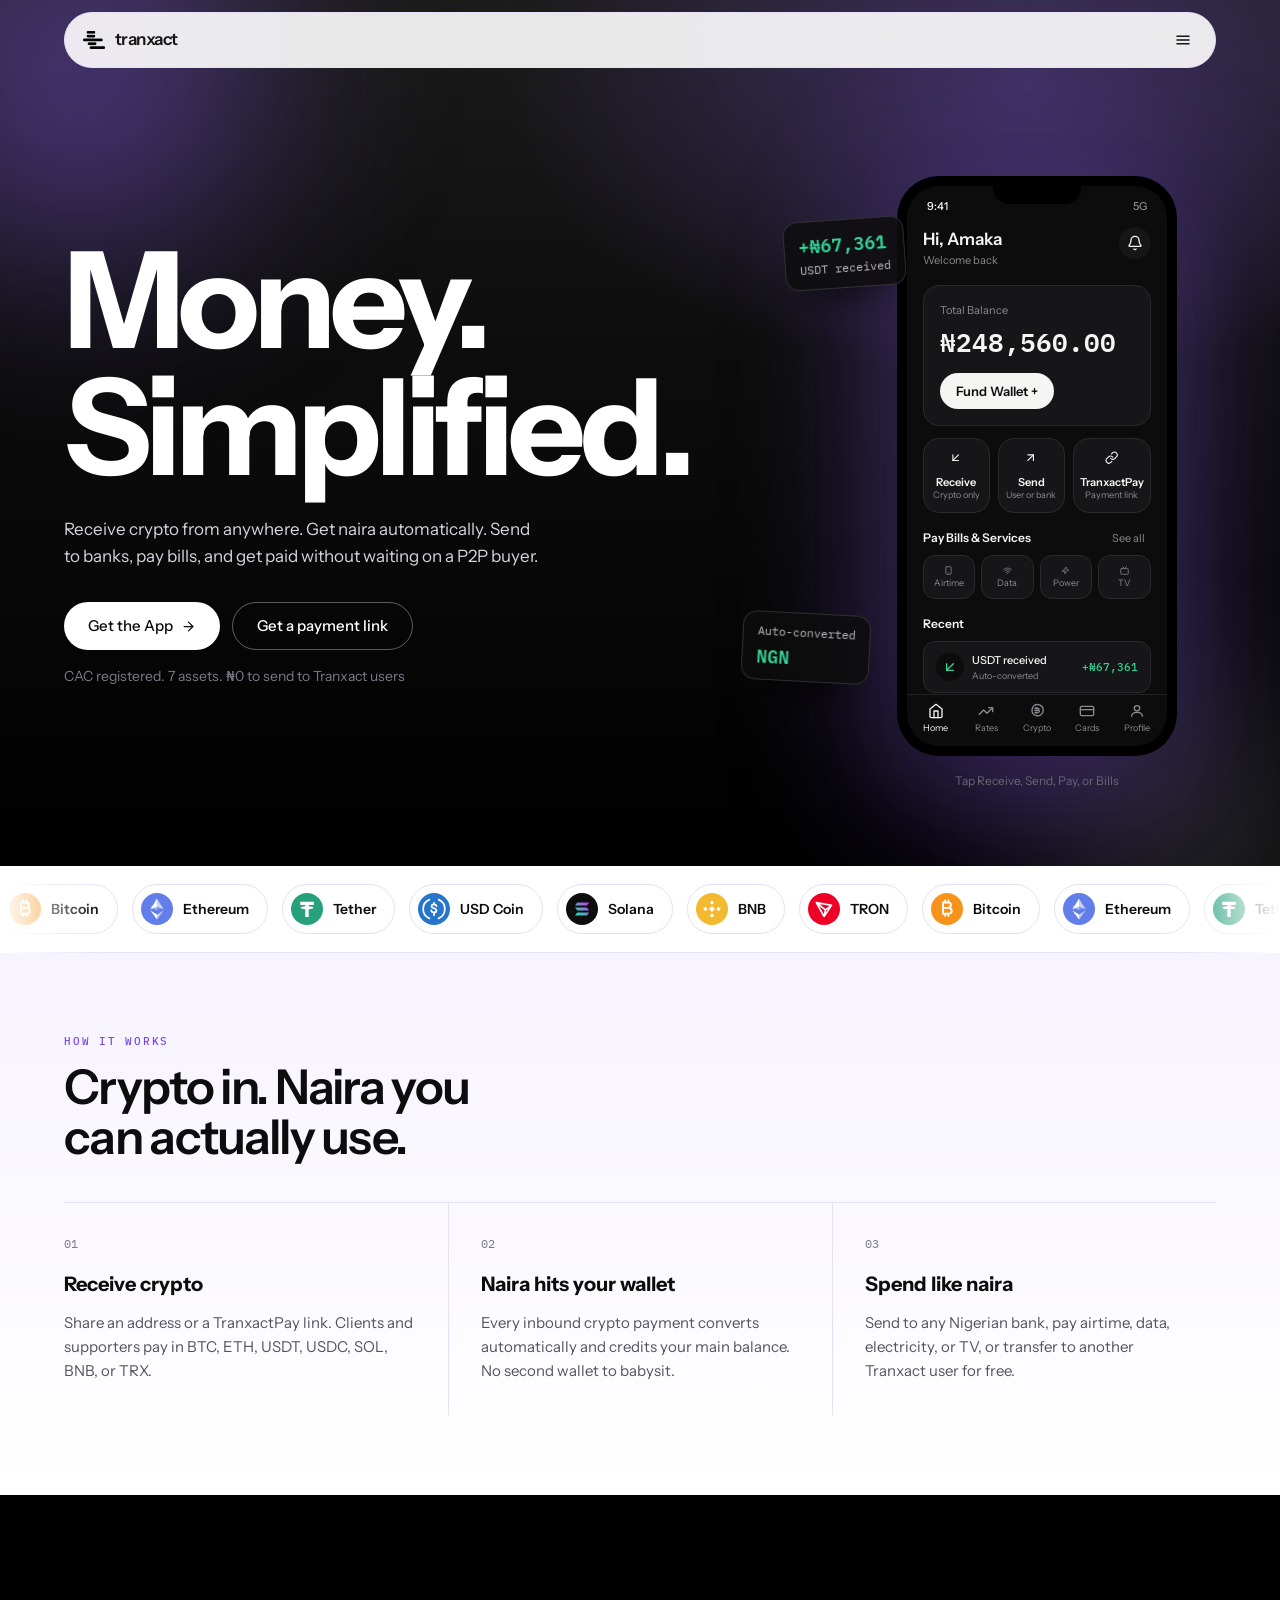
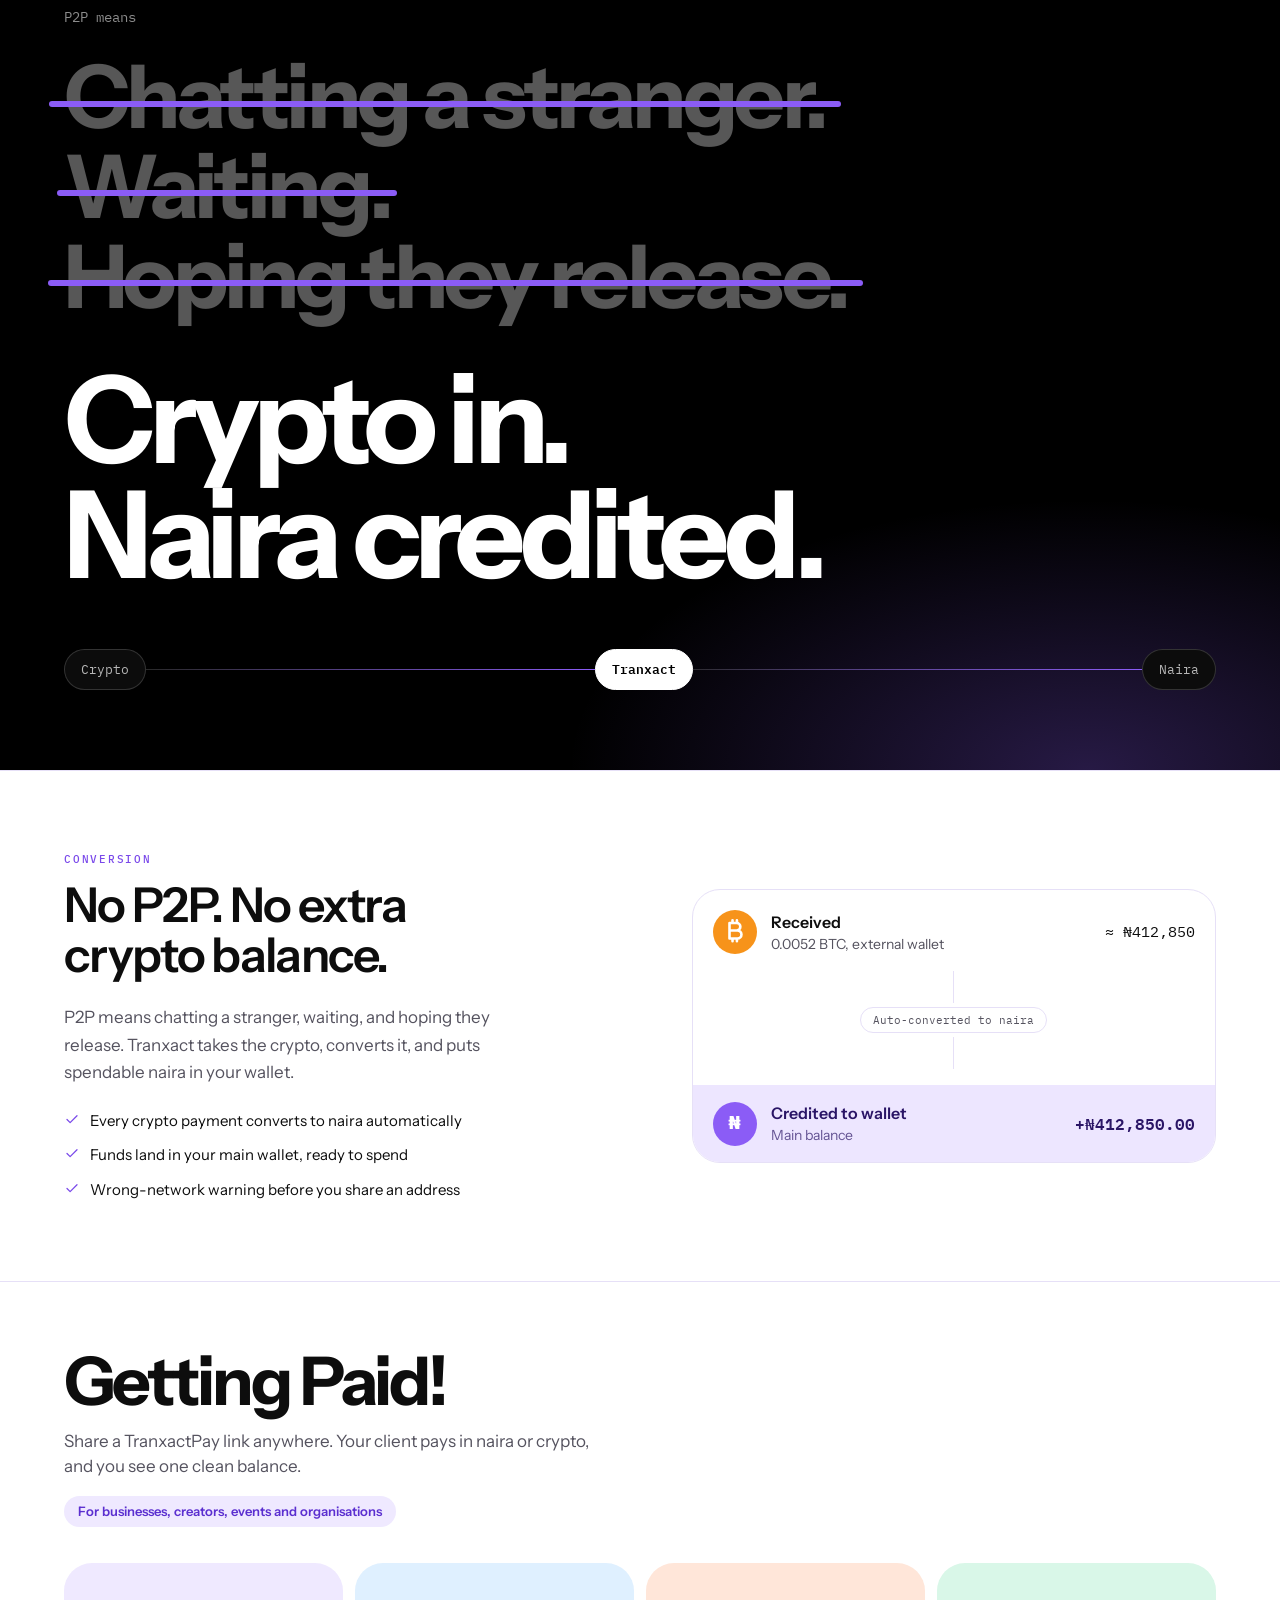
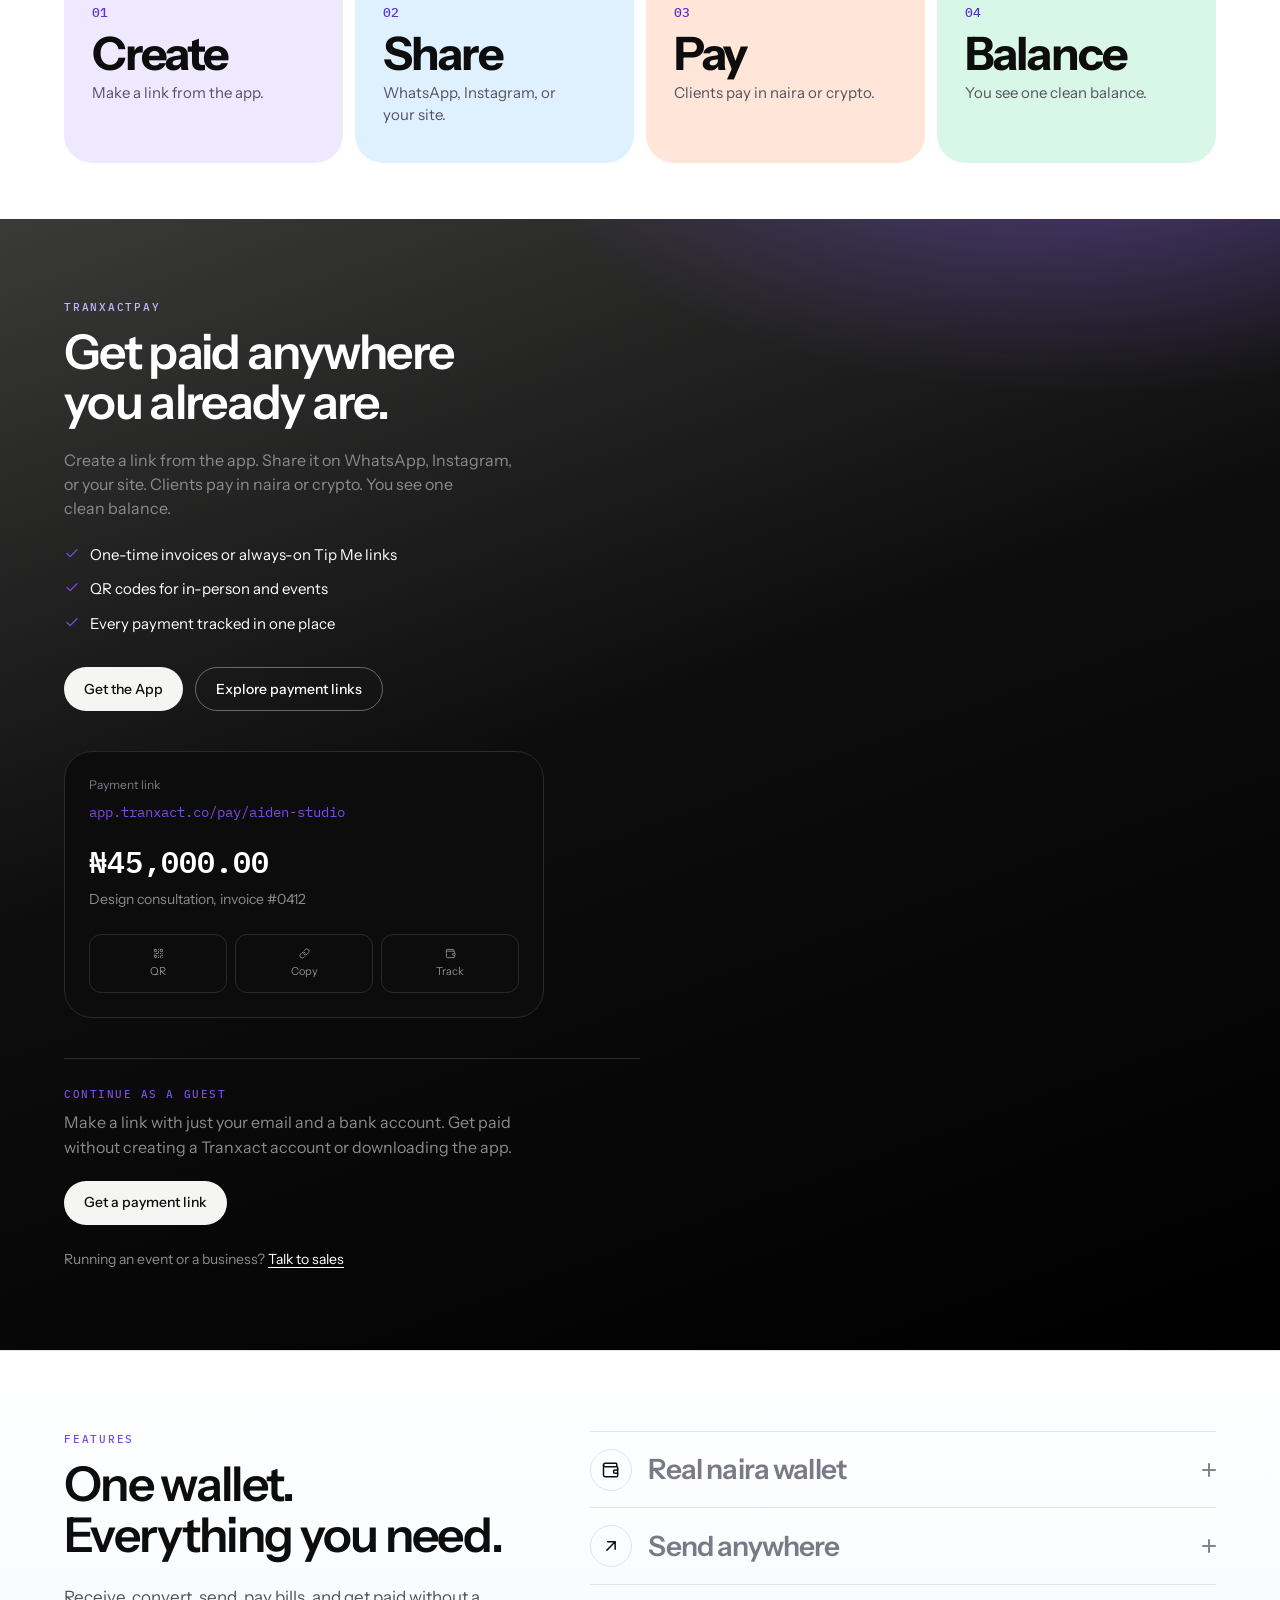
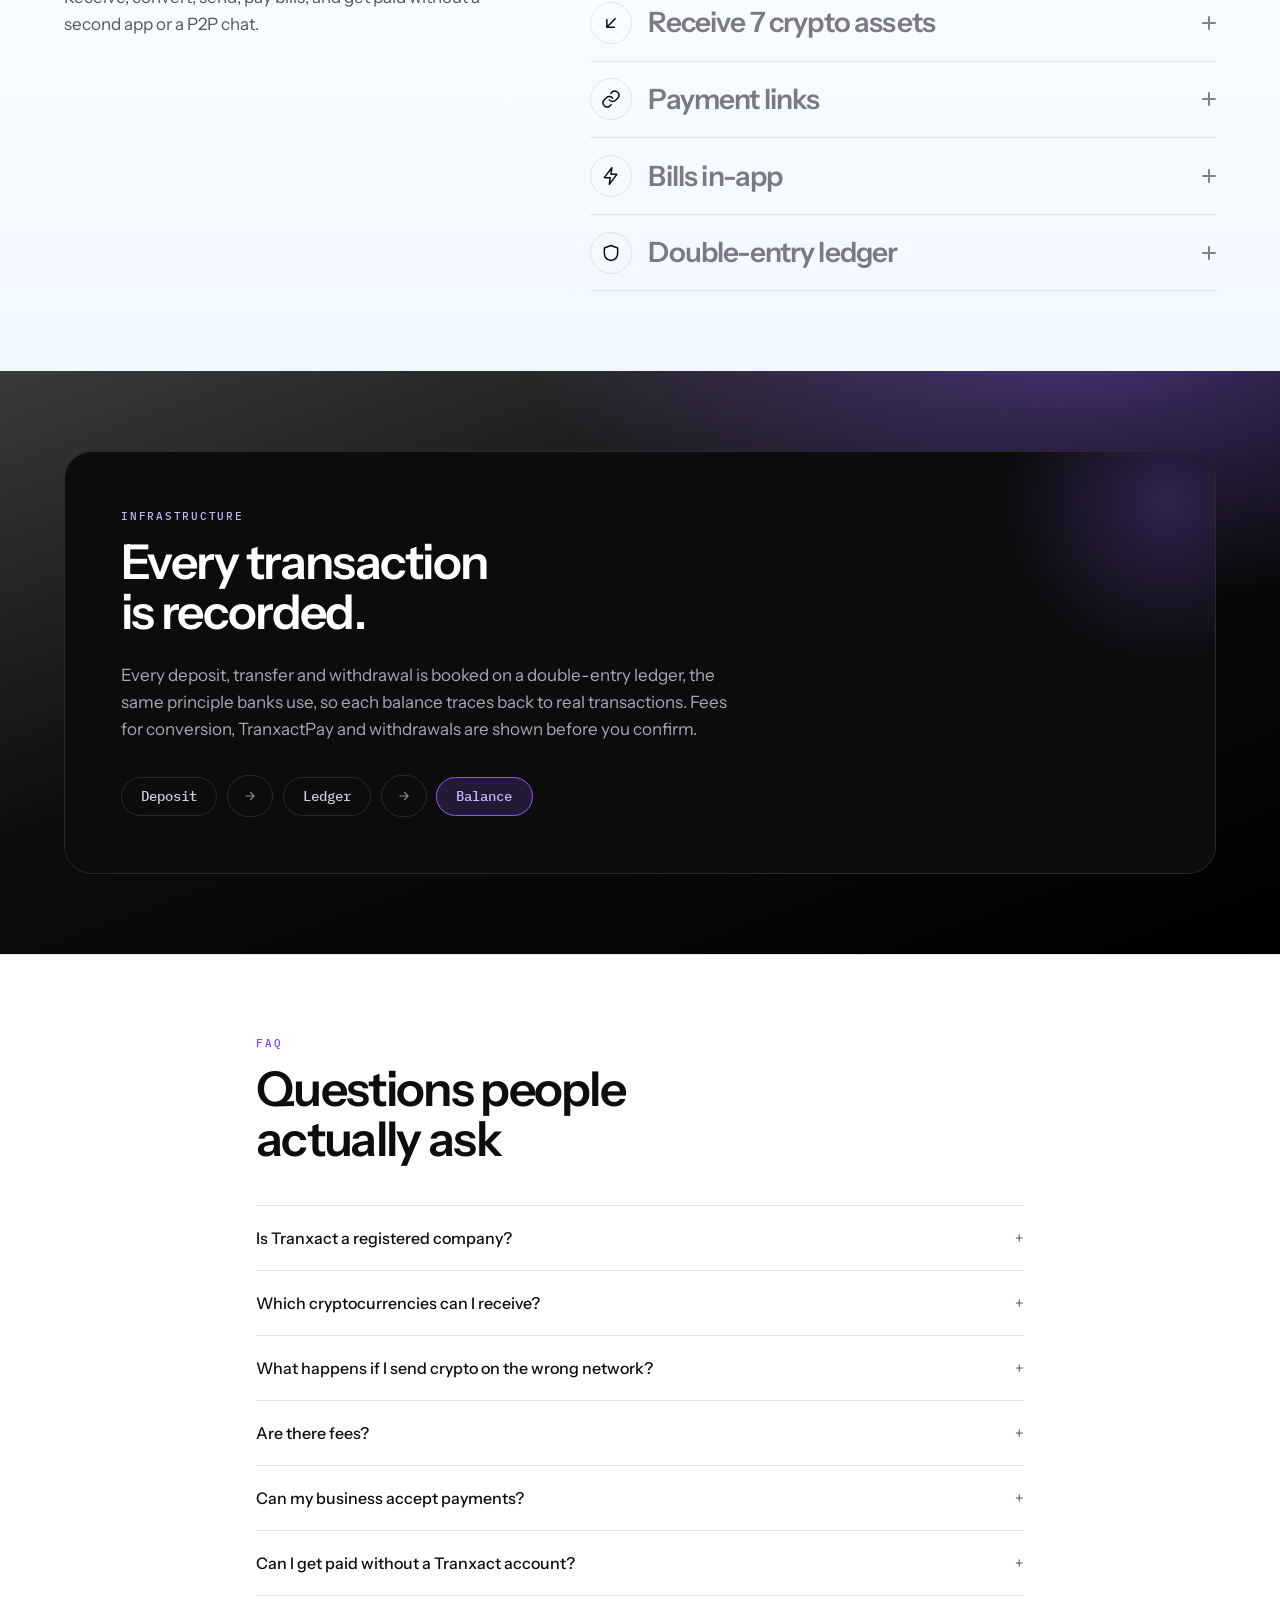
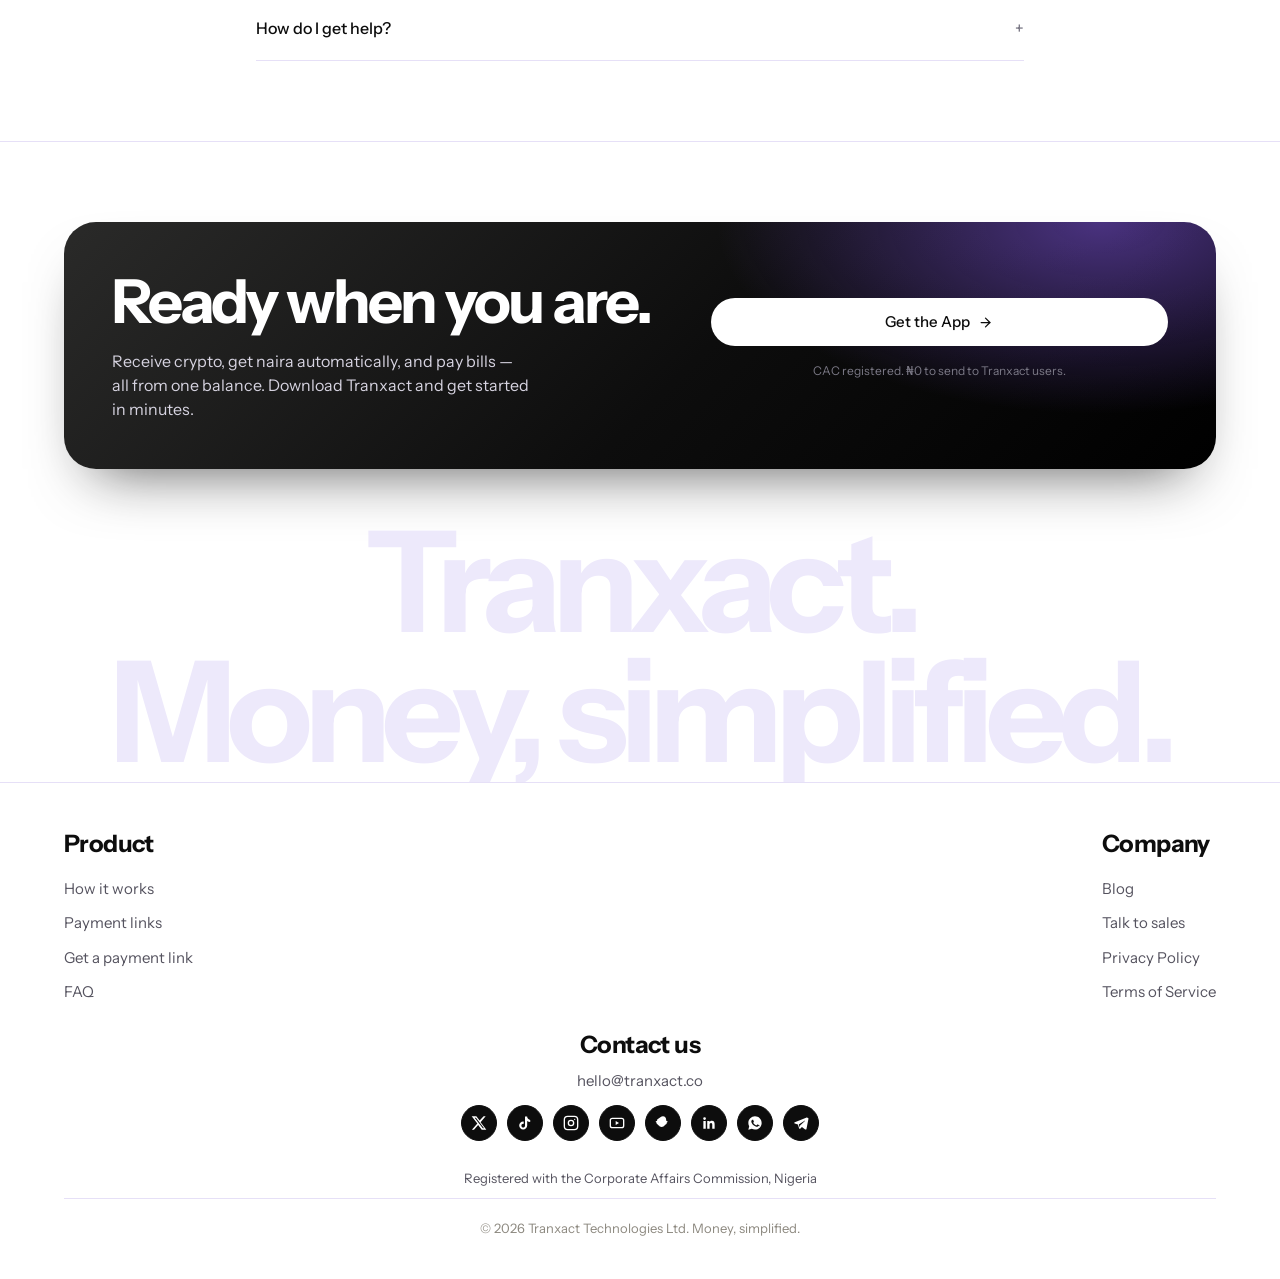
==== commit 96709f07: "Add files via upload" ====
--- a/index.html
+++ b/index.html
@@ -4,14 +4,15 @@
 <meta charset="utf-8">
 <meta name="color-scheme" content="light">
 <meta name="viewport" content="width=device-width, initial-scale=1">
-<title>Tranxact: receive crypto, get naira automatically</title>
+<title>Tranxact | Money, Simplified.</title>
 <link rel="canonical" href="https://tranxact.co/">
 <meta property="og:site_name" content="Tranxact"><meta property="og:type" content="website"><meta property="og:url" content="https://tranxact.co/">
-<meta property="og:title" content="Tranxact: receive crypto, get naira automatically"><meta property="og:description" content="Receive crypto, get naira automatically. Send, pay bills, and get paid from one Tranxact balance, or get a payment link with no account.">
+<meta property="og:title" content="Tranxact | Money, Simplified."><meta property="og:description" content="Money, simplified. Receive crypto, get naira automatically. Send, pay bills, and get paid from one Tranxact balance, or get a payment link with no account.">
 <script type="application/ld+json">{"@context": "https://schema.org", "@type": "Organization", "name": "Tranxact", "legalName": "Tranxact Technologies Ltd", "url": "https://tranxact.co", "email": "hello@tranxact.co", "areaServed": "NG", "sameAs": ["https://x.com/tranxactng", "https://instagram.com/tranxactng", "https://www.linkedin.com/company/tranxact-technologies-ltd/", "https://tiktok.com/@tranxact", "https://youtube.com/@tranxact"]}</script>
 <script type="application/ld+json">{"@context": "https://schema.org", "@type": "FAQPage", "mainEntity": [{"@type": "Question", "name": "Is Tranxact a registered company?", "acceptedAnswer": {"@type": "Answer", "text": "Yes. Tranxact Technologies Ltd is registered with the Corporate Affairs Commission (CAC) in Nigeria."}}, {"@type": "Question", "name": "Which cryptocurrencies can I receive?", "acceptedAnswer": {"@type": "Answer", "text": "Seven, currently: BTC, ETH, BNB, USDT, USDC, TRX, and SOL. Whatever comes in is converted to naira automatically and credited to your main balance. No separate crypto wallet to manage."}}, {"@type": "Question", "name": "What happens if I send crypto on the wrong network?", "acceptedAnswer": {"@type": "Answer", "text": "Blockchain transactions can't be reversed once sent. If crypto is sent on a different network than the address was generated for, those funds may be permanently unrecoverable. Always double-check the network shown before sending. This is the most important thing to get right."}}, {"@type": "Question", "name": "Are there fees?", "acceptedAnswer": {"@type": "Answer", "text": "Sending money to other Tranxact users is free. Small fees apply to crypto conversion, TranxactPay transactions, and bank withdrawals. The exact amount is always shown before you confirm. Payment links without an account cost ₦100 per payment, plus the usual payout fee of ₦25 to ₦150 when we send the money to your bank."}}, {"@type": "Question", "name": "Can my business accept payments?", "acceptedAnswer": {"@type": "Answer", "text": "Yes. Create a payment link, a QR code, or a Tip Me link from the app and share it anywhere. Every payment lands directly in your Tranxact balance."}}, {"@type": "Question", "name": "Can I get paid without a Tranxact account?", "acceptedAnswer": {"@type": "Answer", "text": "Yes. Get a payment link with just your email and a Nigerian bank account. We confirm your email with a code and check the bank account name. People pay through the same secure TranxactPay checkout, and we email you and send the money to your bank. Without signing in, you can receive up to ₦200,000. Sign in to Tranxact with the same email to keep receiving, up to ₦1,000,000 before you verify your ID. Your username, links and payments are already in your account."}}, {"@type": "Question", "name": "How do I get help?", "acceptedAnswer": {"@type": "Answer", "text": "WhatsApp +234 705 886 6702, hello@tranxact.co, or X @tranxactng."}}]}</script>
-<meta name="description" content="Receive crypto, get naira automatically. Send, pay bills, and get paid from one Tranxact balance, or get a payment link with no account.">
-<meta name="theme-color" content="#f3f1ea">
+<meta name="twitter:card" content="summary"><meta name="twitter:title" content="Tranxact | Money, Simplified."><meta name="twitter:description" content="Money, simplified. Receive crypto, get naira automatically. Send, pay bills, and get paid from one Tranxact balance, or get a payment link with no account.">
+<meta name="description" content="Money, simplified. Receive crypto, get naira automatically. Send, pay bills, and get paid from one Tranxact balance, or get a payment link with no account.">
+<meta name="theme-color" content="#000000">
 <link rel="icon" type="image/svg+xml" href="[data-uri]">
 <link rel="preconnect" href="https://fonts.googleapis.com">
 <link rel="preconnect" href="https://fonts.gstatic.com" crossorigin>
@@ -269,6 +270,77 @@
 .infra.go .pill.s:nth-of-type(3){animation-delay:1.2s}
 .infra.go .pill.s:nth-of-type(5){animation-delay:2.4s}
 @keyframes lit{0%,24%{border-color:var(--violet);background:rgba(139,92,246,.22);color:var(--soft-violet);box-shadow:0 0 24px -4px rgba(139,92,246,.6)}34%,100%{border-color:var(--phone-line);background:transparent;color:#cfcdd8;box-shadow:none}}
+
+/* ===== Page sequence (white + violet brand) ===== */
+.paper-grain{display:none}
+.hero-grid{position:relative}
+.frag{position:absolute;z-index:3;display:flex;flex-direction:column;gap:2px;padding:10px 14px;background:rgba(12,12,12,.85);border:1px solid rgba(255,255,255,.14);border-radius:14px;font-size:12px;color:rgba(255,255,255,.7);box-shadow:0 20px 40px -20px #000}
+.frag b{font-size:18px;color:#34d399;font-weight:600}
+.f1{right:27%;top:12%}.f2{right:30%;bottom:14%}
+@media(max-width:1023px){.frag{display:none}}
+.hero .h1{font-weight:800;letter-spacing:-.045em;line-height:.95}
+@media(min-width:1024px){
+ .hero-grid{grid-template-columns:1.35fr .65fr;align-items:center}
+ .hero .h1{font-size:clamp(5rem,10.5vw,10rem);margin-right:-12vw;position:relative;z-index:2}
+ .hero-grid>div:last-child{animation:none;transform:translateY(2rem)}
+ .hero .lead{max-width:30rem}
+}
+@media(max-width:1023px){
+ .hero .h1{font-size:clamp(3.4rem,17vw,6rem)}
+ .phone-shell{max-height:520px;overflow:hidden;-webkit-mask-image:linear-gradient(#000 78%,transparent);mask-image:linear-gradient(#000 78%,transparent)}
+}
+#how-it-works .cards-3{gap:0;border-top:1px solid var(--border);margin-top:2.5rem}
+#how-it-works .card{background:transparent;border:0;border-radius:0;box-shadow:none;padding:2rem 1.5rem 2rem 0}
+@media(hover:hover){#how-it-works .card:hover{transform:none;box-shadow:none}}
+@media(min-width:768px){#how-it-works .card+.card{border-left:1px solid var(--border);padding-left:2rem}}
+@media(max-width:767px){#how-it-works .card+.card{border-top:1px solid var(--border)}}
+.nop{padding:7rem 0 5rem;color:#fff;background:radial-gradient(50rem 26rem at 85% 100%,rgba(139,92,246,.28),transparent 65%),#000}
+.nop-k{margin:0 0 1.5rem;color:rgba(255,255,255,.55);font-size:14px}
+.nop-lines p{margin:0;font-size:clamp(2rem,7vw,5.5rem);font-weight:700;letter-spacing:-.04em;line-height:1.02;color:rgba(255,255,255,.34)}
+.nop-lines s{text-decoration-thickness:.035em;text-decoration-color:#8b5cf6}
+.nop-yes{margin:2.5rem 0 0;font-size:clamp(2.6rem,9.5vw,8rem);font-weight:800;letter-spacing:-.05em;line-height:.95}
+.route{display:flex;align-items:center;margin-top:3.5rem;font-size:13px;color:rgba(255,255,255,.7)}
+.route span{padding:10px 16px;border:1px solid rgba(255,255,255,.16);border-radius:999px;background:#0c0c0c;white-space:nowrap}
+.route .hub{background:#fff;color:#000;font-weight:600;border-color:#fff}
+.route i{flex:1;min-width:20px;height:1px;background:linear-gradient(90deg,rgba(255,255,255,.16),#8b5cf6,rgba(255,255,255,.16));background-size:200% 100%;animation:rt 1.6s linear infinite}
+@keyframes rt{to{background-position:-200% 0}}
+.pflow{background:#fff;color:var(--fg);border-top:1px solid var(--border)}
+.pflow ol{list-style:none;margin:0;padding:0;display:grid;grid-template-columns:1fr}
+.pflow li{padding:1.75rem 0;border-bottom:1px solid var(--border)}
+.pflow b{color:#7a49ea;font-size:13px;font-weight:500}
+.pflow h3{margin:.5rem 0 .25rem;font-size:clamp(1.9rem,3.6vw,3rem);font-weight:800;letter-spacing:-.04em;line-height:1}
+.pflow p{margin:0;color:var(--muted);font-size:15px}
+@media(min-width:900px){.pflow ol{grid-template-columns:repeat(4,1fr)}.pflow li{padding:3rem 1.5rem 3rem 0;border-bottom:0}.pflow li+li{border-left:1px solid var(--border);padding-left:1.5rem}}
+.cta-box .h2{font-size:clamp(2.2rem,5vw,3.8rem);font-weight:800;letter-spacing:-.045em}
+.wm{font-weight:800;letter-spacing:-.06em;font-size:clamp(2.6rem,11vw,9rem)}
+@media(prefers-reduced-motion:reduce){.route i{animation:none}}
+
+/* ===== Playful colour layer (soft tints, violet stays the anchor) ===== */
+:root{--t-lilac:#efe9ff;--t-sky:#dff0ff;--t-peach:#ffe6d9;--t-mint:#d9f7e8}
+#how-it-works{background:linear-gradient(#f7f3ff,#fff)}
+#features{background:linear-gradient(#fff,#f0f8ff)}
+.pflow{background:#fff}
+.pflow ol{gap:12px;padding:0}
+.pflow li{border:0;border-radius:28px;padding:1.75rem 1.5rem;transition:transform .25s cubic-bezier(.34,1.56,.64,1)}
+.pflow li:nth-child(1){background:var(--t-lilac)}.pflow li:nth-child(2){background:var(--t-sky)}
+.pflow li:nth-child(3){background:var(--t-peach)}.pflow li:nth-child(4){background:var(--t-mint)}
+.pflow li+li{border-left:0;padding-left:1.5rem}
+@media(min-width:900px){.pflow li{padding:2.25rem 1.75rem}.pflow li+li{padding-left:1.75rem}.pflow li:hover{transform:translateY(-6px) rotate(-1deg)}}
+.pflow b{color:#5b2fd0}
+.pflow-head{margin-bottom:2.25rem}.pflow-head .h2{margin:0 0 .75rem;font-size:clamp(2.4rem,6vw,4.2rem);font-weight:800;letter-spacing:-.045em}.pflow-head p{margin:0;max-width:34rem;color:var(--muted);font-size:17px}.pflow-who{display:inline-block;margin-top:1rem;padding:6px 14px;border-radius:999px;background:var(--t-lilac);color:#5b2fd0;font-size:13px;font-weight:600}
+.pflow .wrap{padding-top:4rem;padding-bottom:3.5rem}
+#pay .cta-row .btn.sec{background:transparent;color:#fff;border:1px solid rgba(255,255,255,.35)}
+#pay .cta-row .btn.sec:hover{background:rgba(255,255,255,.1)}
+.nop .btn{background:#fff;color:#000}
+.nop .btn:hover{background:#ede9fe}
+.nop-lines s{text-decoration:none;position:relative;display:inline-block}
+.nop-lines s::after{content:"";position:absolute;left:-2%;right:-2%;top:54%;height:.07em;background:#8b5cf6;border-radius:9px;transform-origin:left;animation:strike .55s cubic-bezier(.2,.8,.2,1) both}
+.nop-lines p:nth-child(1) s::after{animation-delay:.2s}.nop-lines p:nth-child(2) s::after{animation-delay:.5s}.nop-lines p:nth-child(3) s::after{animation-delay:.8s}
+@keyframes strike{from{transform:scaleX(0)}to{transform:scaleX(1)}}
+.f1{transform:rotate(-4deg)}.f2{transform:rotate(3deg)}
+.btn{transition:transform .25s cubic-bezier(.34,1.56,.64,1),background .2s}
+@media(hover:hover){.btn:hover{transform:translateY(-2px) scale(1.03)}}
+@media(prefers-reduced-motion:reduce){.nop-lines s::after{animation:none}.pflow li,.btn{transition:none}.btn:hover,.pflow li:hover{transform:none}}
 </style>
 </head>
 <body>
@@ -329,8 +401,9 @@
 
 <main>
 <section class="hero">
-  <div class="paper-grain"></div>
+  
   <div class="wrap hero-grid" style="position:relative">
+<div class="frag f1 mono" aria-hidden="true"><b>+₦67,361</b><span>USDT received</span></div><div class="frag f2 mono" aria-hidden="true"><span>Auto-converted</span><b>NGN</b></div>
     <div>
       <h1 class="h1">Money.<br>Simplified.</h1>
       <p class="lead">Receive crypto from anywhere. Get naira automatically. Send to banks, pay bills, and get paid without waiting on a P2P buyer.</p>
@@ -386,7 +459,7 @@
       <button type="button" class="ph-back" data-phone="home"><span class="i"><svg viewBox="0 0 24 24" fill="none" stroke="currentColor" stroke-width="2" stroke-linecap="round" stroke-linejoin="round"><path d="m15 18-6-6 6-6"/></svg></span> Send</button>
       <p style="margin:0;font-size:12px;color:var(--phone-muted)">To Tranxact user or any Nigerian bank.</p>
       <div style="margin-top:16px;font-size:10px;color:var(--phone-muted)">Recipient</div>
-      <div class="ph-input" style="margin-top:4px">@jheff on Tranxact</div>
+      <div class="ph-input" style="margin-top:4px">@amaka on Tranxact</div>
       <div style="margin-top:12px;font-size:10px;color:var(--phone-muted)">Amount</div>
       <div class="ph-input mono" style="margin-top:4px;font-size:16px">5,000.00</div>
       <p style="margin:8px 0 0;font-size:11px;color:var(--teal)">Free between Tranxact users</p>
@@ -420,7 +493,7 @@
       <div style="margin-top:20px;font-size:18px;font-weight:600">Success</div>
       <div style="margin-top:4px;font-size:12px;color:var(--phone-muted)">Transfer processed</div>
       <div class="mono" style="margin-top:16px;font-size:28px;font-weight:600">₦100.00</div>
-      <div style="margin-top:4px;font-size:11px;color:var(--phone-muted)">to AMAKA EZE, •••• 6789</div>
+      <div style="margin-top:4px;font-size:11px;color:var(--phone-muted)">to @amaka</div>
       <button type="button" class="ph-btn" style="width:100%" data-phone="home">Done</button>
     </div>
     <div class="tabs on">
@@ -455,6 +528,12 @@
   <div class="cards-3"><article class="card"><p class="mono subtle" style="margin:0;font-size:12px">01</p><h3 style="margin:1rem 0 0;font-size:1.25rem">Receive crypto</h3><p class="muted" style="margin:.75rem 0 0;font-size:15px;line-height:1.6">Share an address or a TranxactPay link. Clients and supporters pay in BTC, ETH, USDT, USDC, SOL, BNB, or TRX.</p></article><article class="card"><p class="mono subtle" style="margin:0;font-size:12px">02</p><h3 style="margin:1rem 0 0;font-size:1.25rem">Naira hits your wallet</h3><p class="muted" style="margin:.75rem 0 0;font-size:15px;line-height:1.6">Every inbound crypto payment converts automatically and credits your main balance. No second wallet to babysit.</p></article><article class="card"><p class="mono subtle" style="margin:0;font-size:12px">03</p><h3 style="margin:1rem 0 0;font-size:1.25rem">Spend like naira</h3><p class="muted" style="margin:.75rem 0 0;font-size:15px;line-height:1.6">Send to any Nigerian bank, pay airtime, data, electricity, or TV, or transfer to another Tranxact user for free.</p></article></div>
 </div></section>
 
+<section class="nop" id="no-p2p" aria-labelledby="nopT"><div class="wrap">
+  <p class="nop-k mono" id="nopT">P2P means</p>
+  <div class="nop-lines"><p><s>Chatting a stranger.</s></p><p><s>Waiting.</s></p><p><s>Hoping they release.</s></p></div>
+  <p class="nop-yes">Crypto in.<br>Naira credited.</p>
+  <div class="route mono" role="img" aria-label="Crypto to Tranxact to naira"><span>Crypto</span><i></i><span class="hub">Tranxact</span><i></i><span>Naira</span></div>
+</div></section>
 <section class="section border" id="conversion"><div class="wrap split">
   <div>
     <p class="eyebrow">Conversion</p>
@@ -475,12 +554,20 @@
   </div>
 </div></section>
 
+<section class="pflow" id="pay-flow" aria-labelledby="gpT"><div class="wrap">
+  <div class="pflow-head"><h2 class="h2" id="gpT">Getting Paid!</h2><p>Share a TranxactPay link anywhere. Your client pays in naira or crypto, and you see one clean balance.</p><span class="pflow-who">For businesses, creators, events and organisations</span></div>
+  <ol>
+  <li><b class="mono">01</b><h3>Create</h3><p>Make a link from the app.</p></li>
+  <li><b class="mono">02</b><h3>Share</h3><p>WhatsApp, Instagram, or your site.</p></li>
+  <li><b class="mono">03</b><h3>Pay</h3><p>Clients pay in naira or crypto.</p></li>
+  <li><b class="mono">04</b><h3>Balance</h3><p>You see one clean balance.</p></li>
+</ol></div></section>
 <section class="section ink" id="pay"><div class="wrap pay-stack">
   <p class="eyebrow">TranxactPay</p>
   <h2 class="h2">Get paid anywhere you already are.</h2>
   <p class="muted" style="margin:1.25rem 0 0;max-width:30rem;font-size:16px">Create a link from the app. Share it on WhatsApp, Instagram, or your site. Clients pay in naira or crypto. You see one clean balance.</p>
   <ul class="checklist"><li><span class="i"><svg viewBox="0 0 24 24" fill="none" stroke="currentColor" stroke-width="2" stroke-linecap="round" stroke-linejoin="round"><path d="M20 6 9 17l-5-5"/></svg></span>One-time invoices or always-on Tip Me links</li><li><span class="i"><svg viewBox="0 0 24 24" fill="none" stroke="currentColor" stroke-width="2" stroke-linecap="round" stroke-linejoin="round"><path d="M20 6 9 17l-5-5"/></svg></span>QR codes for in-person and events</li><li><span class="i"><svg viewBox="0 0 24 24" fill="none" stroke="currentColor" stroke-width="2" stroke-linecap="round" stroke-linejoin="round"><path d="M20 6 9 17l-5-5"/></svg></span>Every payment tracked in one place</li></ul>
-  <div class="cta-row"><a class="btn phone" href="https://app.tranxact.co">Get the App</a></div>
+  <div class="cta-row"><a class="btn phone" href="https://app.tranxact.co">Get the App</a><a class="btn sec" href="#/payment-link">Explore payment links</a></div>
   <div class="pay-card">
     <p class="subtle" style="margin:0;font-size:12px">Payment link</p>
     <p class="mono" style="margin:.5rem 0 0;color:var(--teal);font-size:14px">app.tranxact.co/pay/aiden-studio</p>
@@ -493,9 +580,9 @@
     </div>
   </div>
   <div class="pay-guest">
-    <p class="path-tag">Quick payment, no app</p>
+    <p class="path-tag">Continue as a guest</p>
     <p class="pay-guest-copy">Make a link with just your email and a bank account. Get paid without creating a Tranxact account or downloading the app.</p>
-    <a class="btn phone" href="#/payment-link">Get a payment link</a>
+    <a class="btn phone" href="#/get-paid">Get a payment link</a>
   </div>
   <p class="path-foot">Running an event or a business? <a class="linklike" href="#/sales">Talk to sales</a></p>
 </div></section>
@@ -541,7 +628,7 @@
       <p class="subtle" style="margin-top:1rem;font-size:12px;text-align:center">CAC registered. ₦0 to send to Tranxact users.</p>
     </div>
   </div>
-  <div class="wm" aria-hidden="true">Your money.<br>One place.</div>
+  <div class="wm" aria-hidden="true">Tranxact.<br>Money, simplified.</div>
 </div></section>
 
 </main>
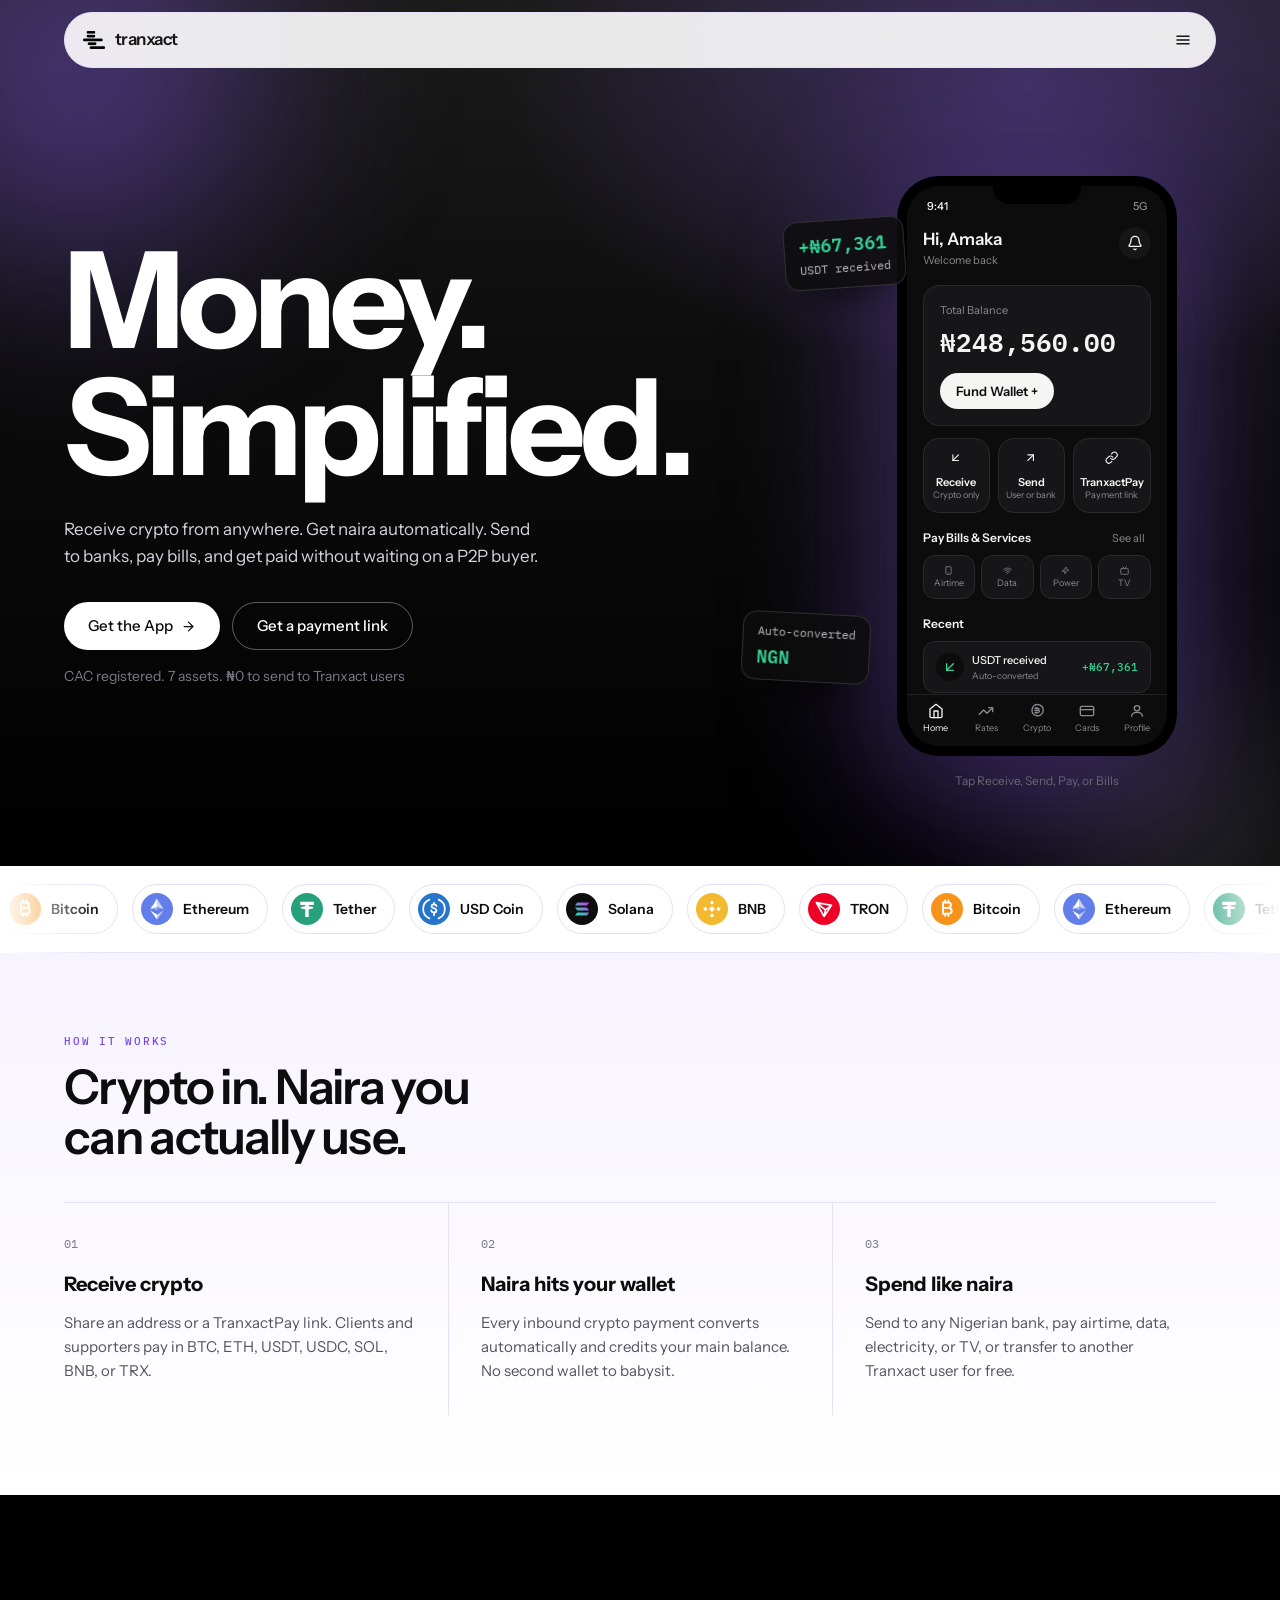
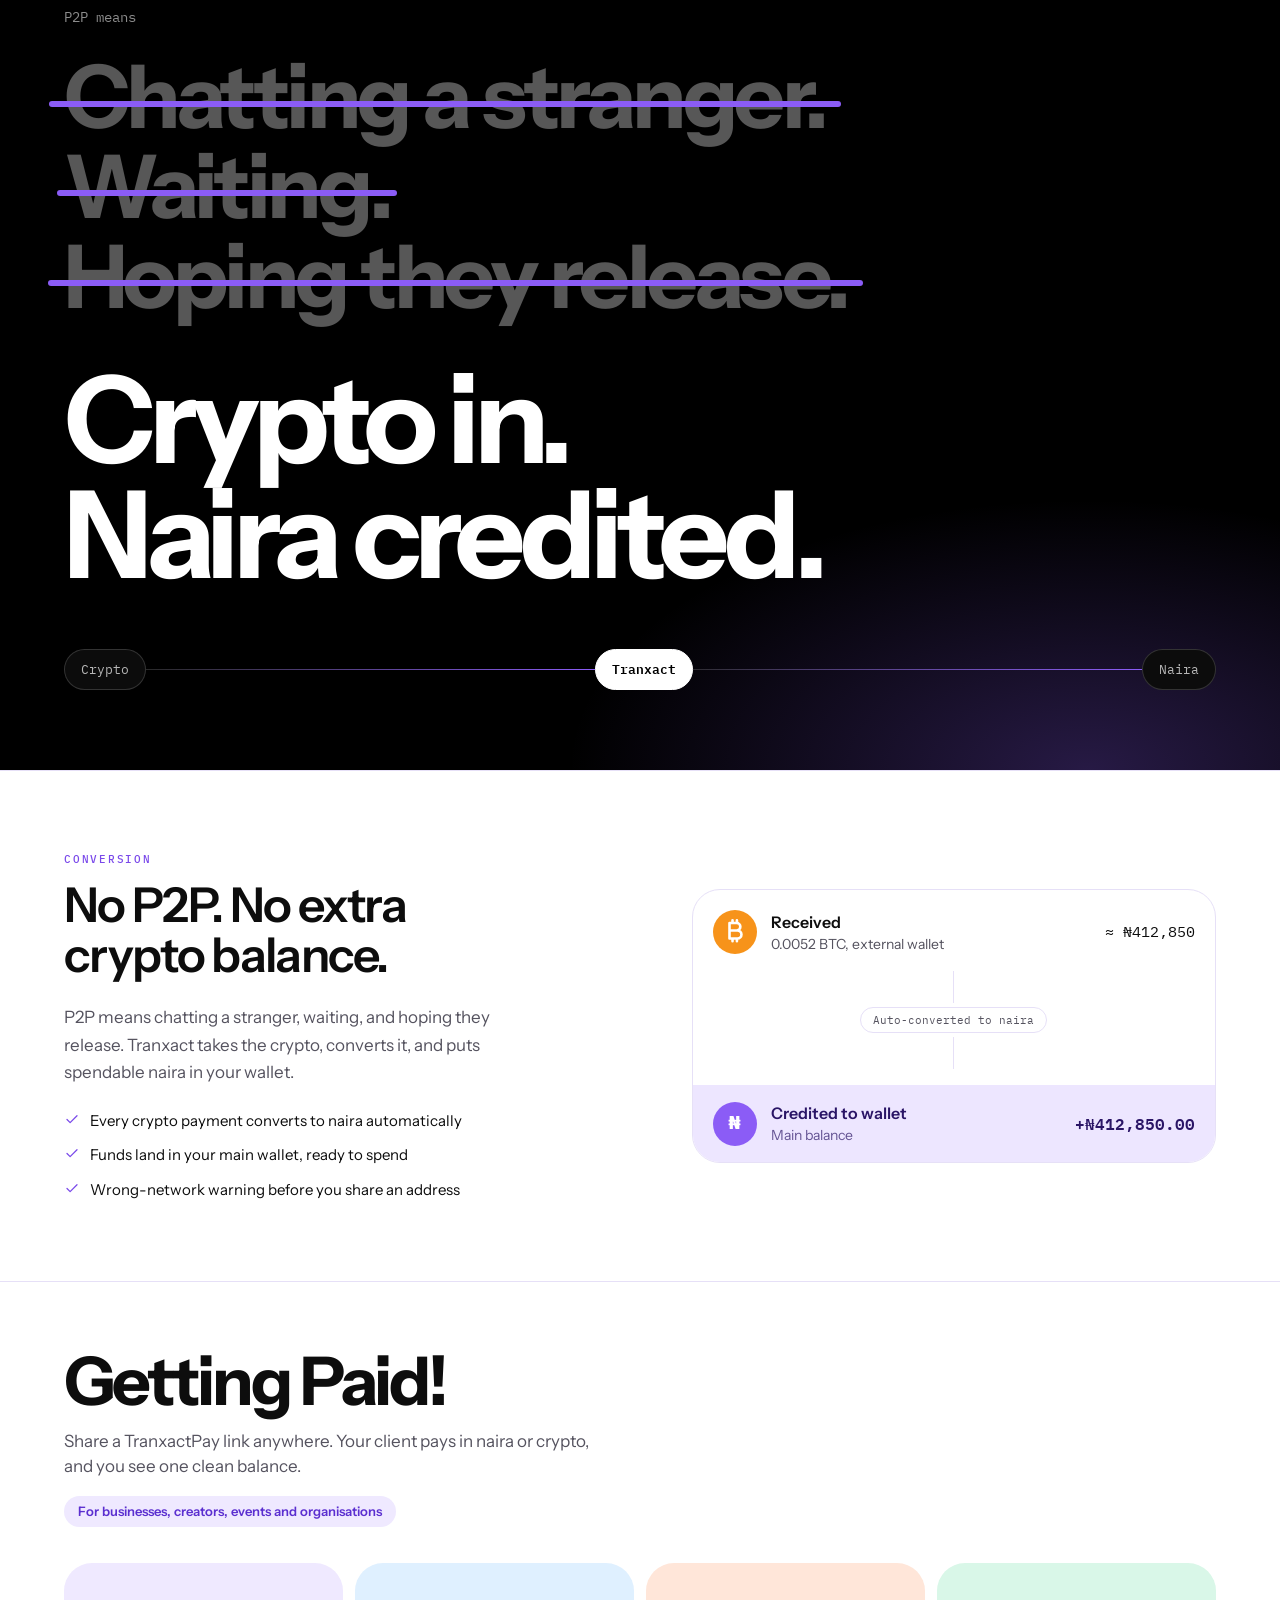
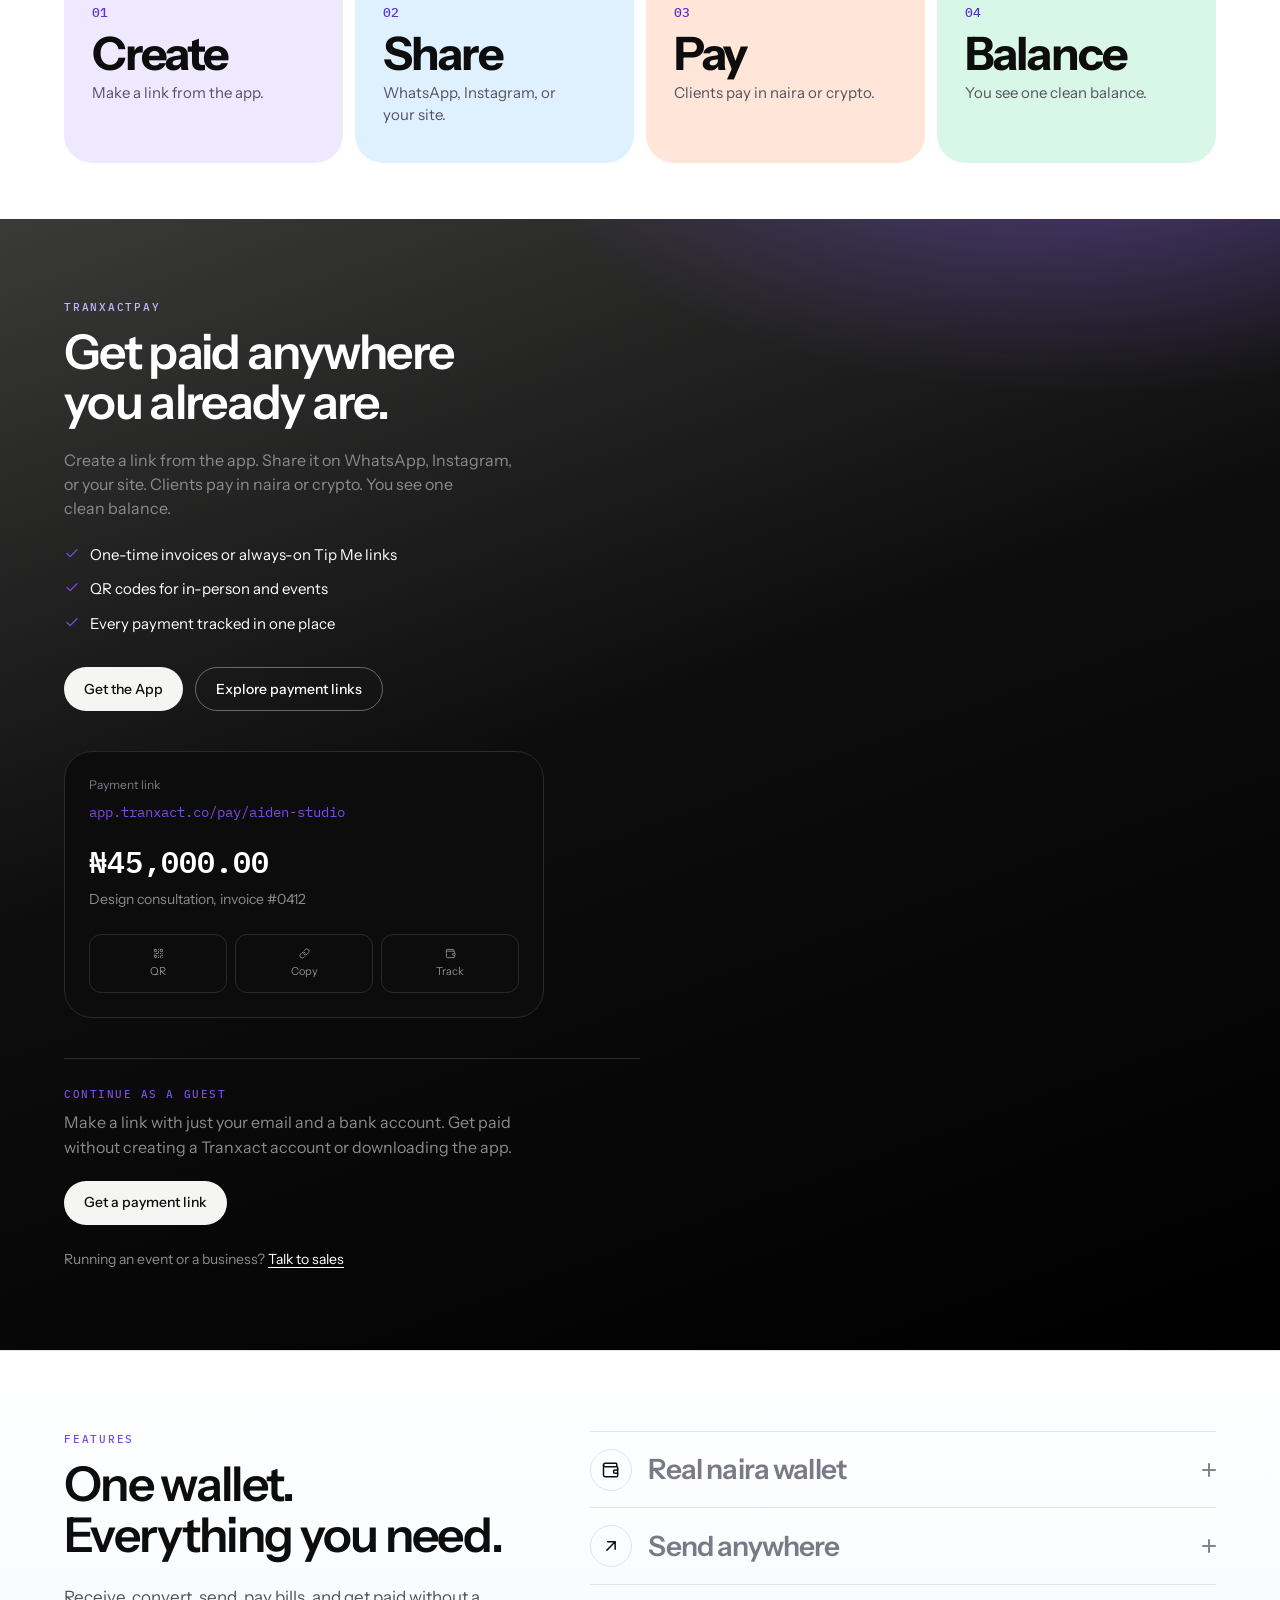
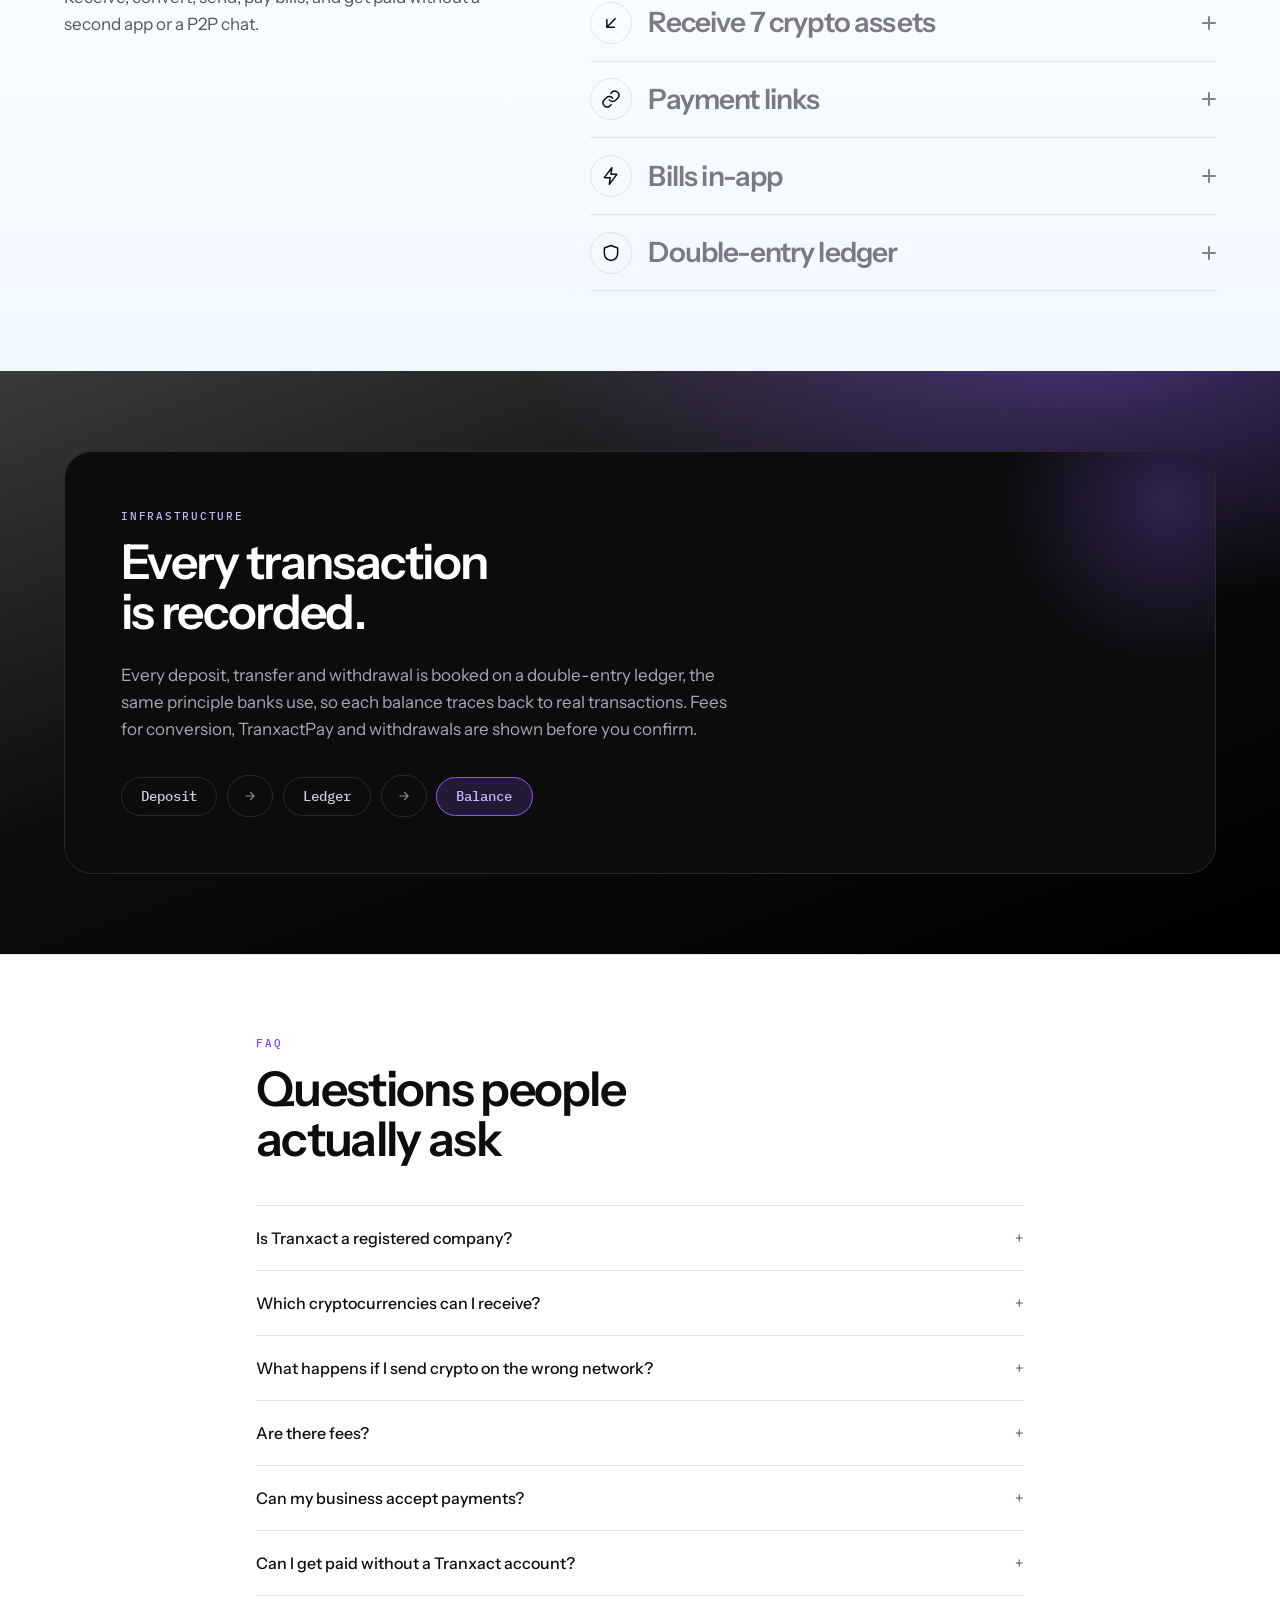
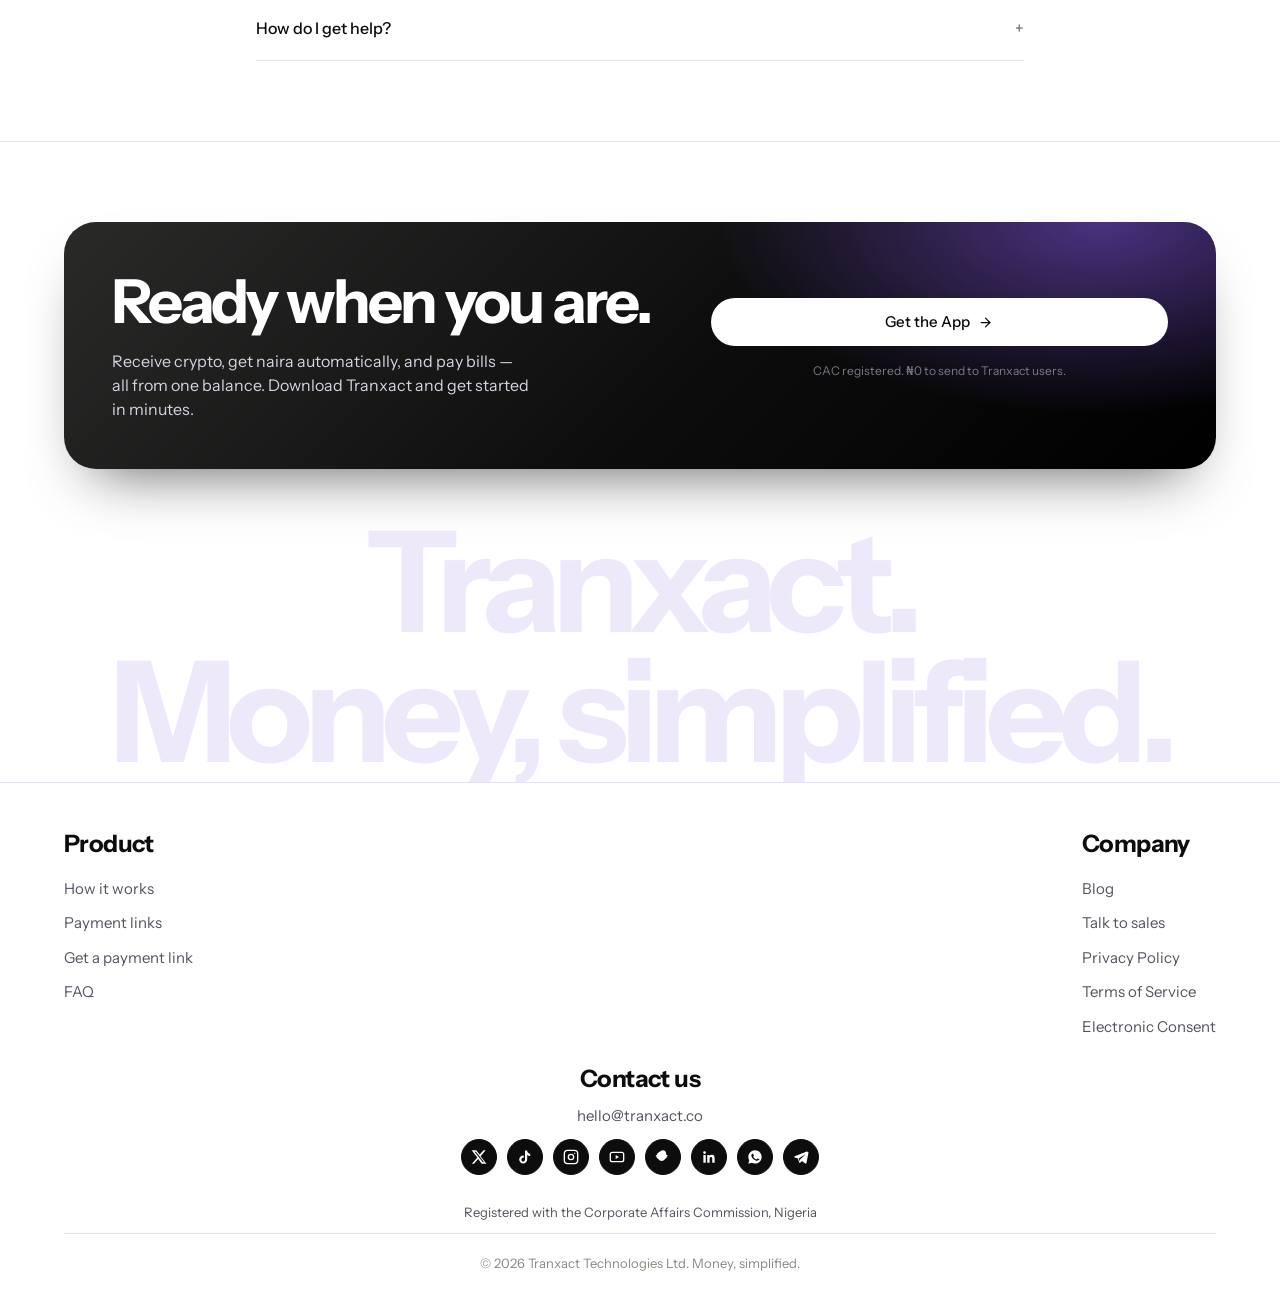
==== commit b5f1402d: "Add files via upload" ====
--- a/index.html
+++ b/index.html
@@ -963,6 +963,7 @@
         <a href="#/sales">Talk to sales</a>
         <a href="/privacy.html">Privacy Policy</a>
         <a href="/terms.html">Terms of Service</a>
+        <a href="/esign.html">Electronic Consent</a>
       </nav>
     </div>
     <div class="footer-contact-block">
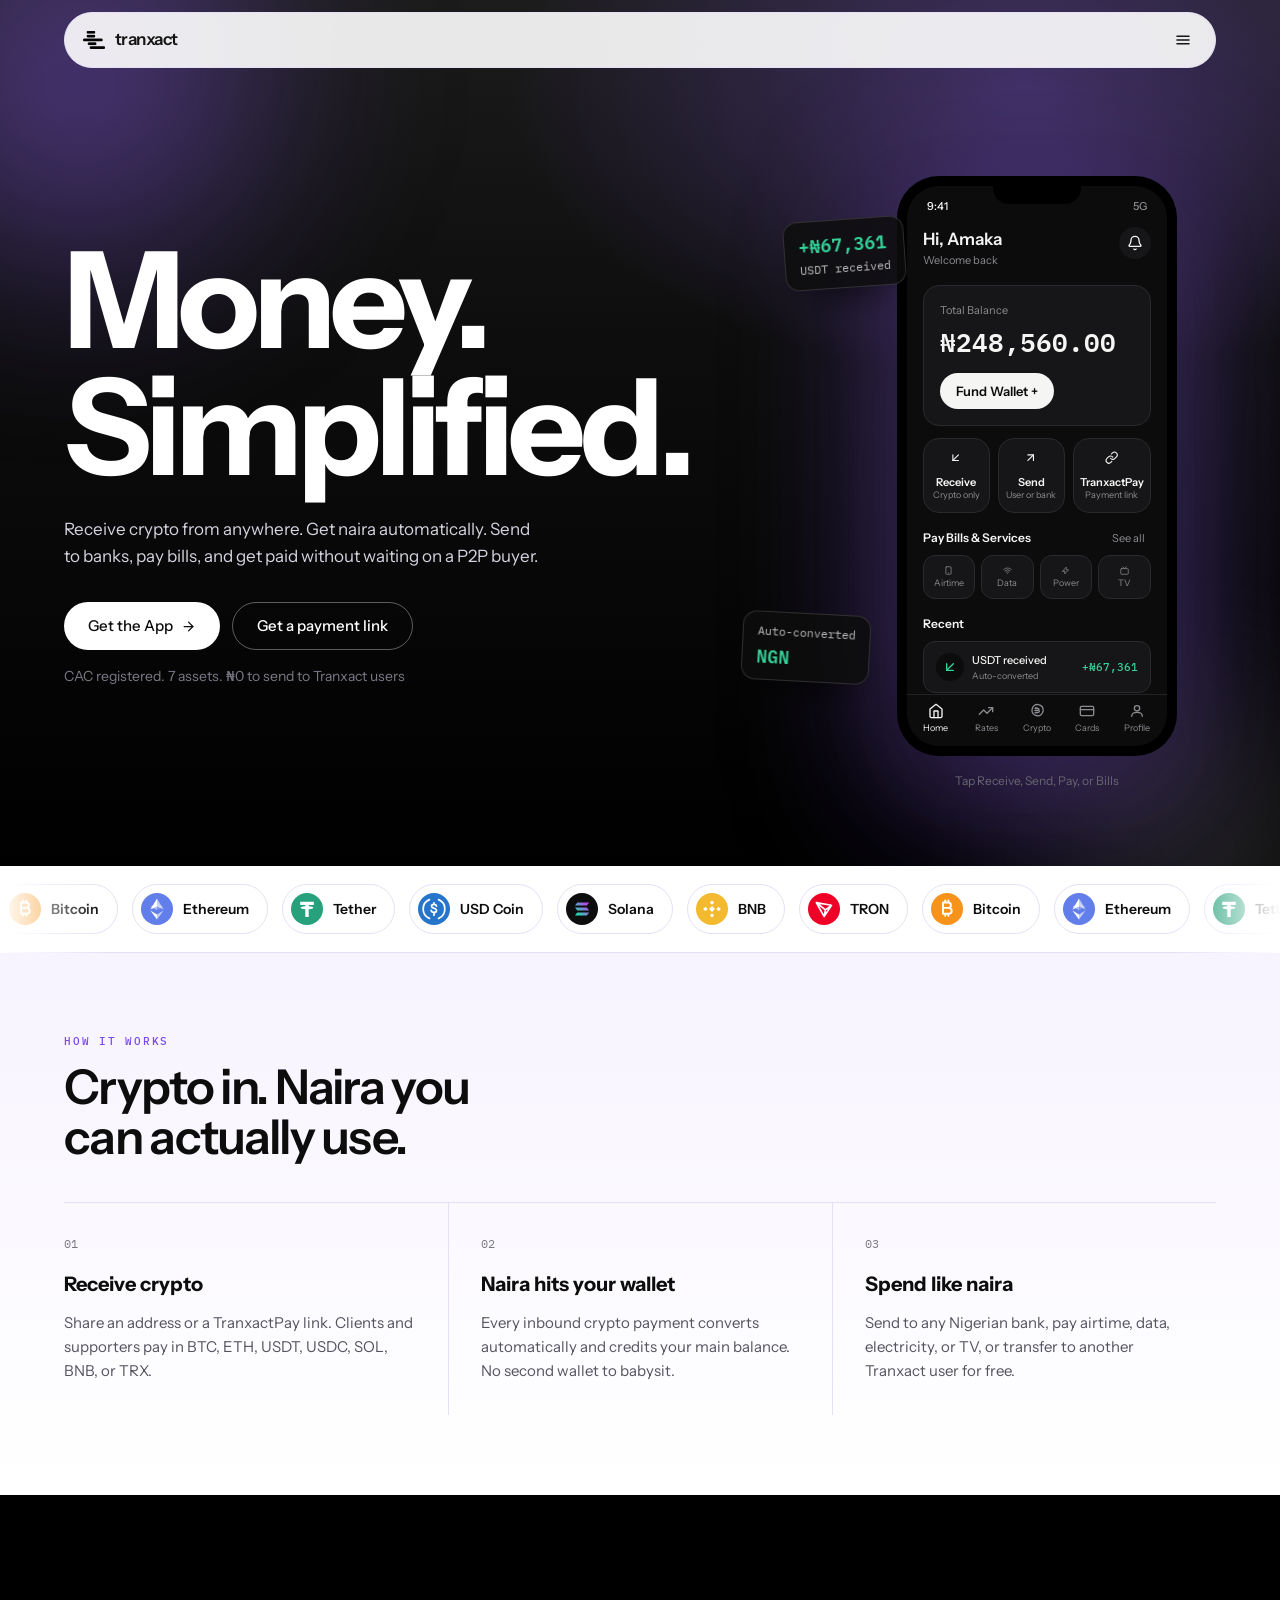
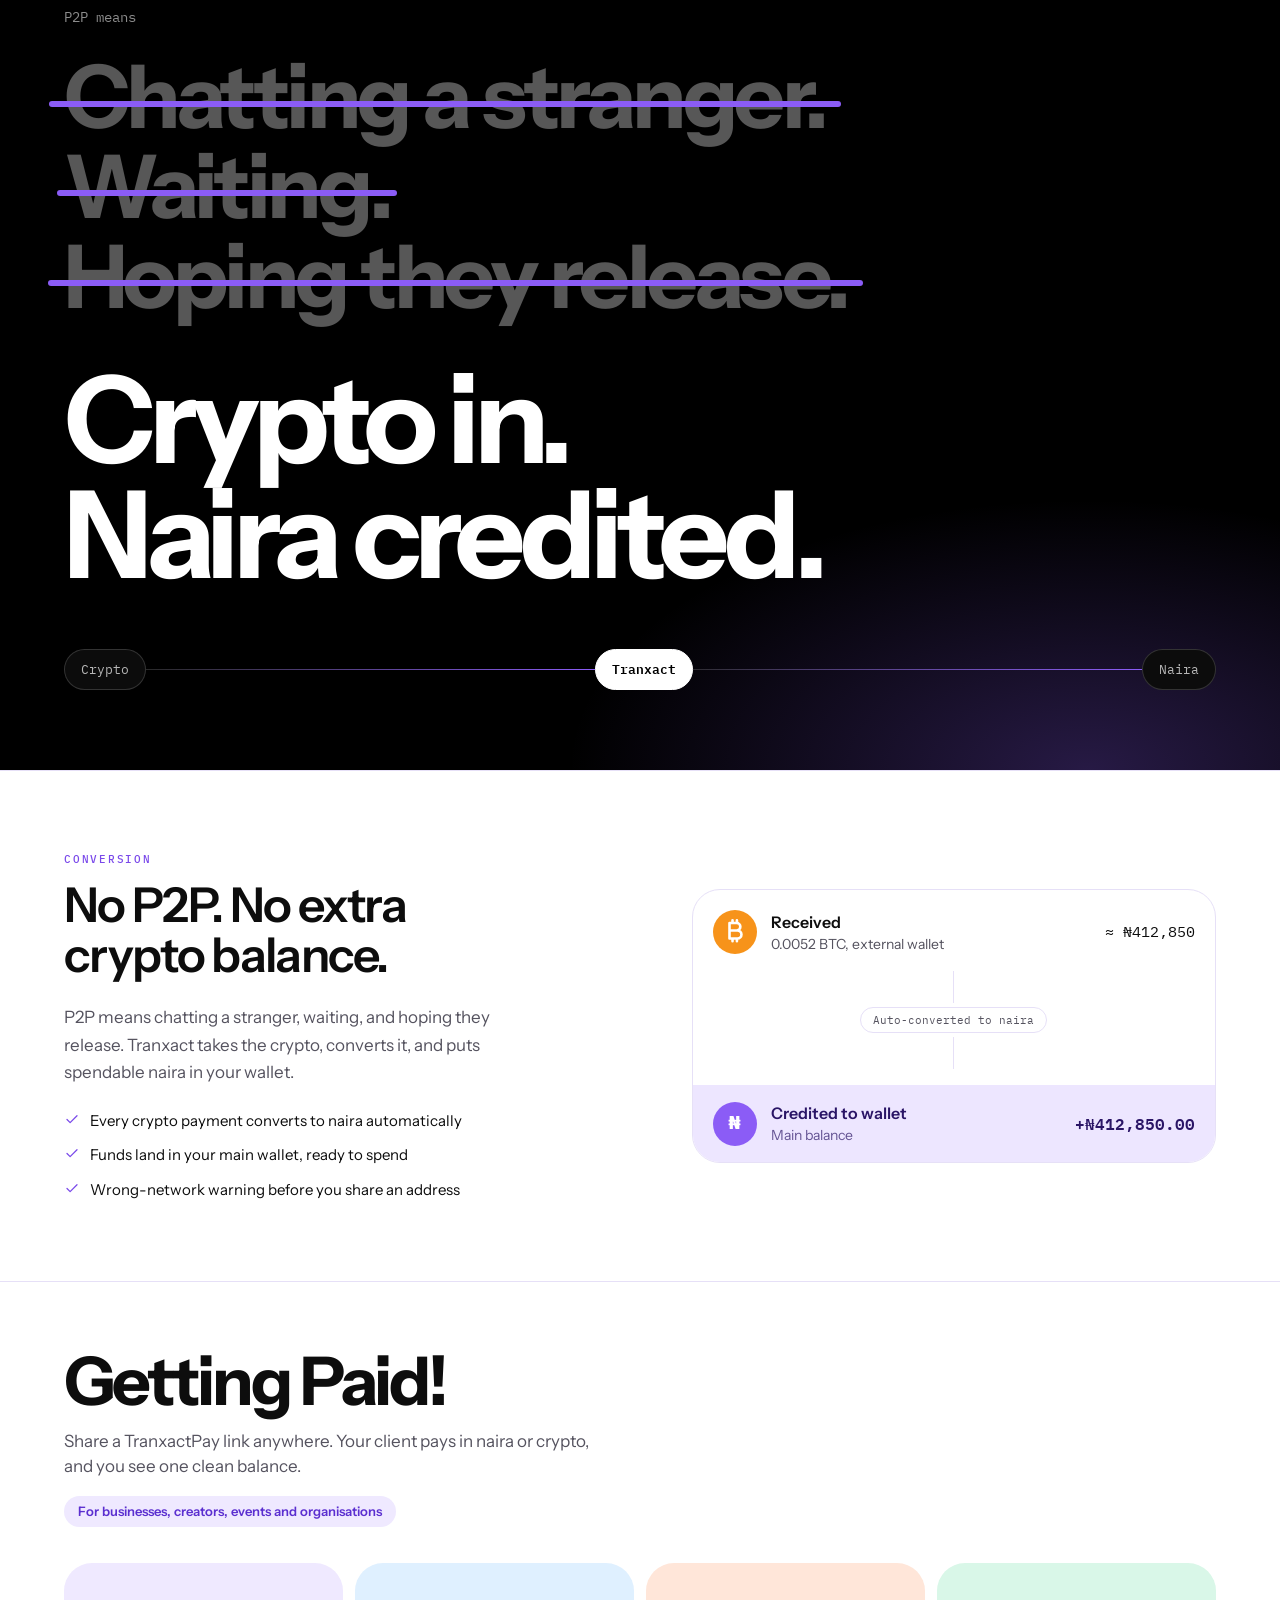
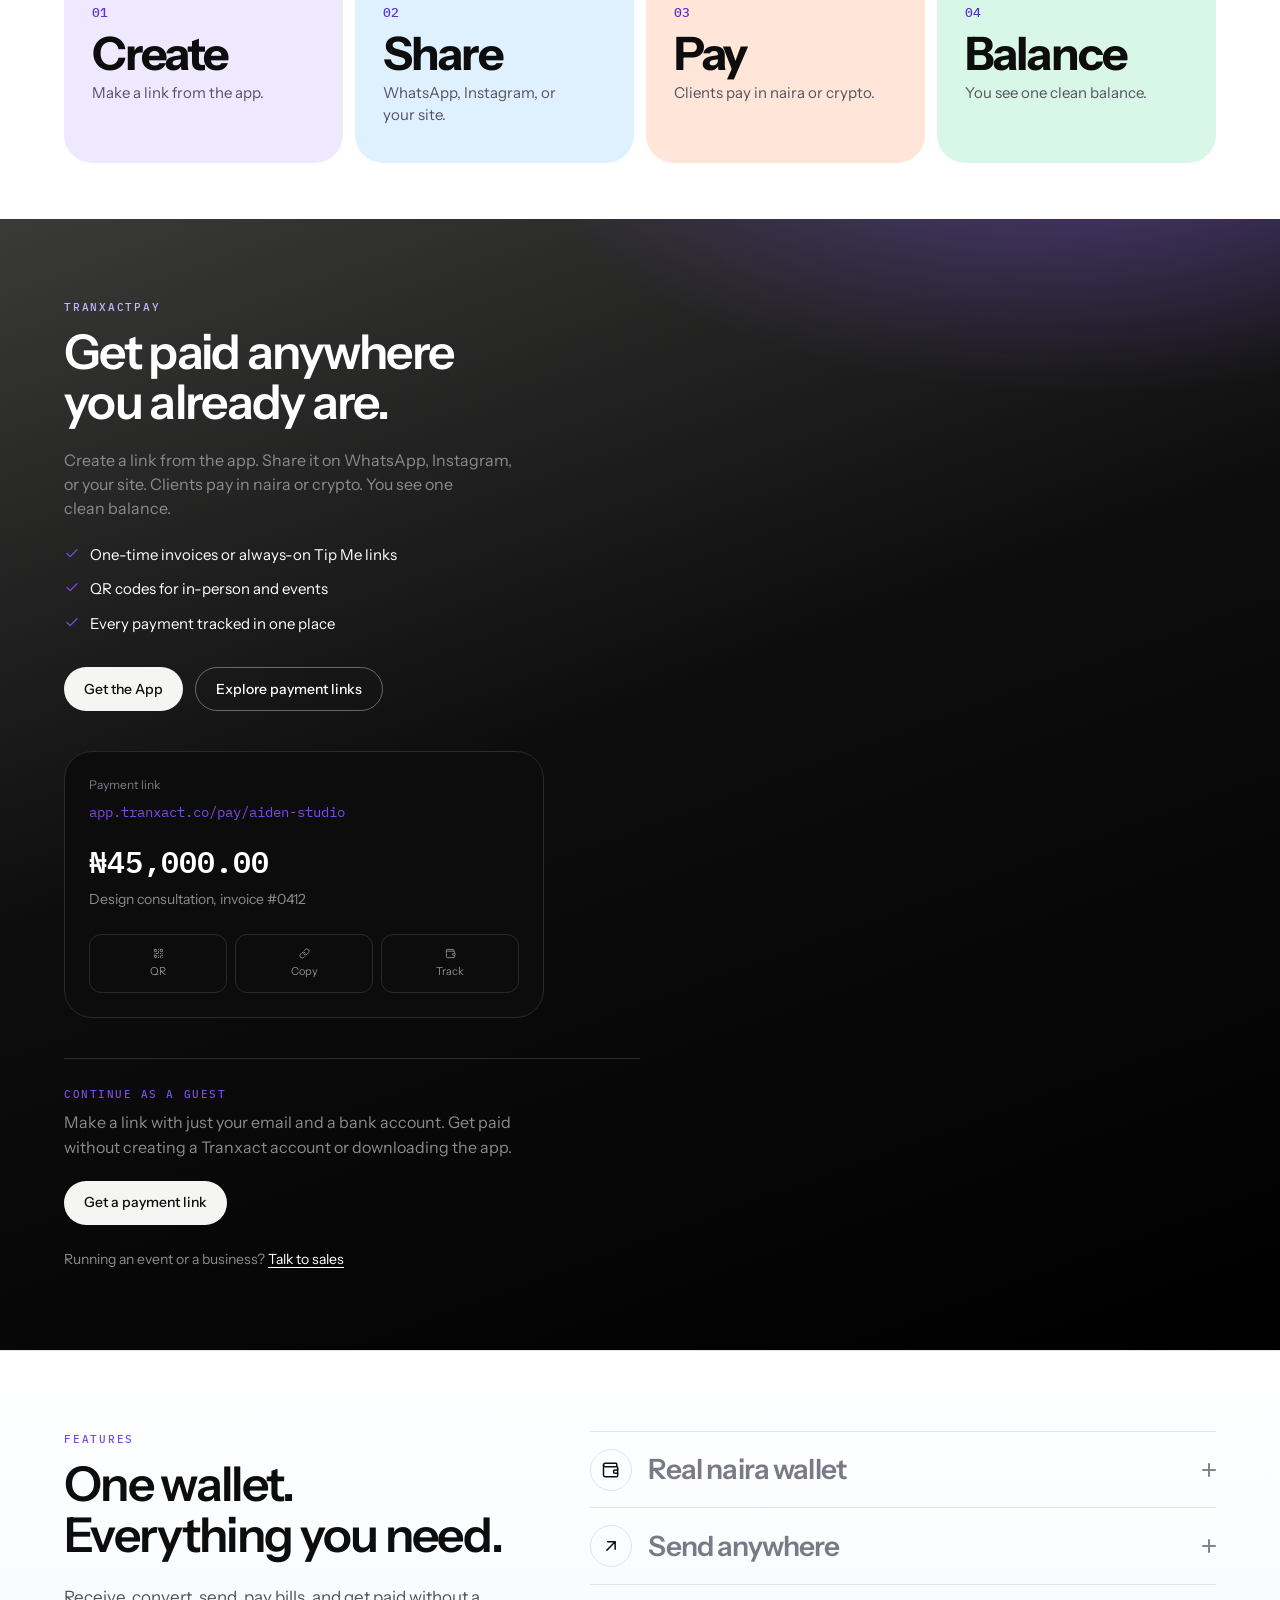
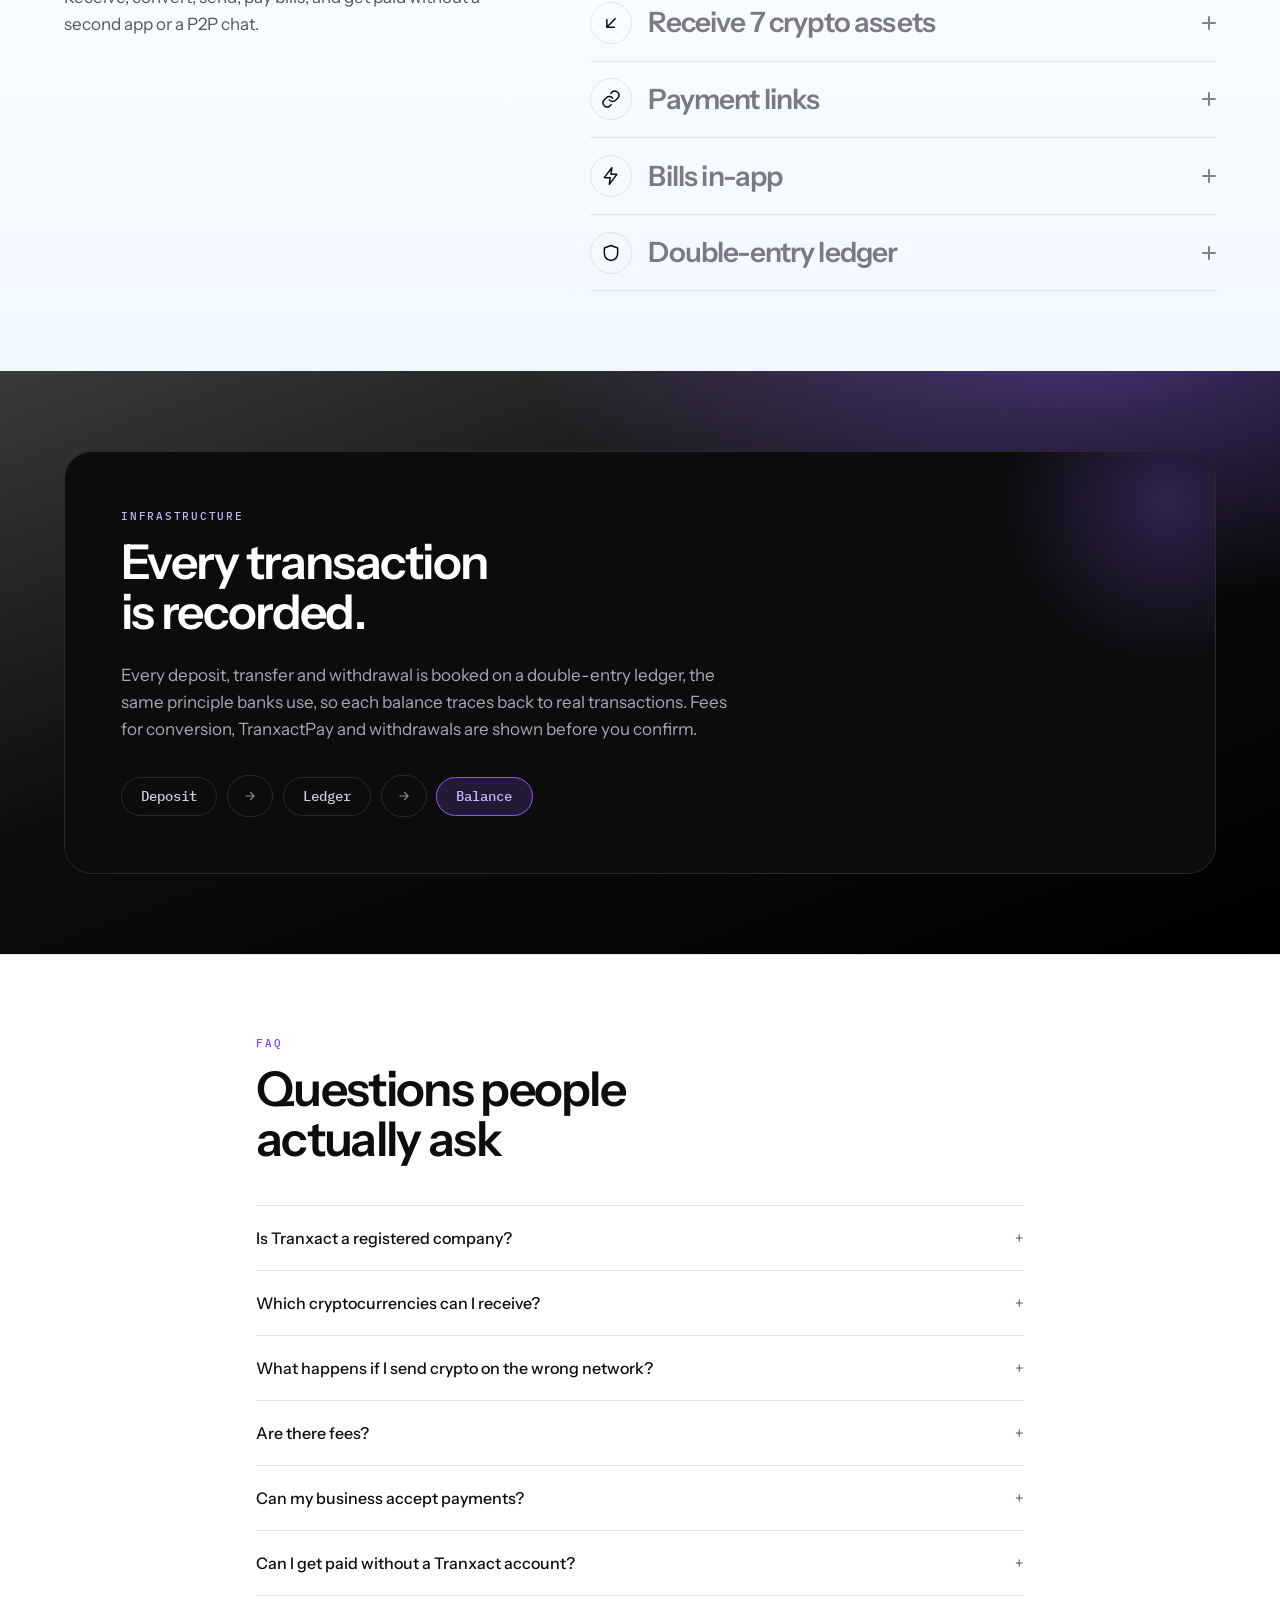
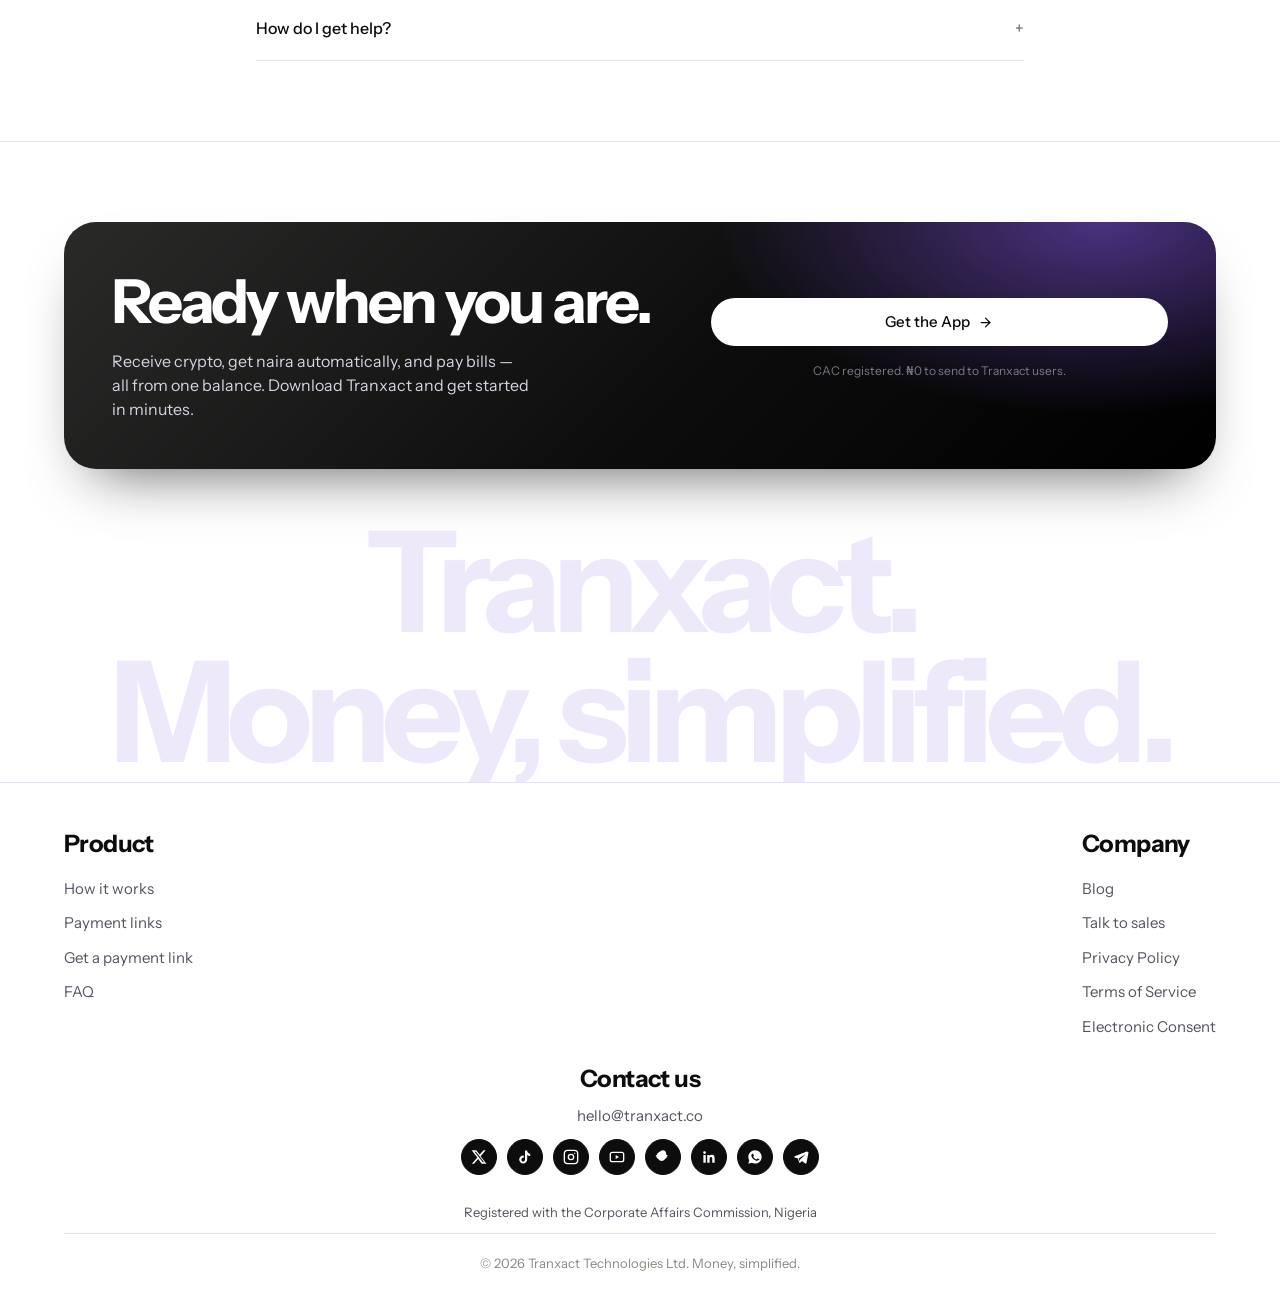
==== commit 8116de25: "Add files via upload" ====
--- a/index.html
+++ b/index.html
@@ -10,7 +10,8 @@
 <meta property="og:title" content="Tranxact | Money, Simplified."><meta property="og:description" content="Money, simplified. Receive crypto, get naira automatically. Send, pay bills, and get paid from one Tranxact balance, or get a payment link with no account.">
 <script type="application/ld+json">{"@context": "https://schema.org", "@type": "Organization", "name": "Tranxact", "legalName": "Tranxact Technologies Ltd", "url": "https://tranxact.co", "email": "hello@tranxact.co", "areaServed": "NG", "sameAs": ["https://x.com/tranxactng", "https://instagram.com/tranxactng", "https://www.linkedin.com/company/tranxact-technologies-ltd/", "https://tiktok.com/@tranxact", "https://youtube.com/@tranxact"]}</script>
 <script type="application/ld+json">{"@context": "https://schema.org", "@type": "FAQPage", "mainEntity": [{"@type": "Question", "name": "Is Tranxact a registered company?", "acceptedAnswer": {"@type": "Answer", "text": "Yes. Tranxact Technologies Ltd is registered with the Corporate Affairs Commission (CAC) in Nigeria."}}, {"@type": "Question", "name": "Which cryptocurrencies can I receive?", "acceptedAnswer": {"@type": "Answer", "text": "Seven, currently: BTC, ETH, BNB, USDT, USDC, TRX, and SOL. Whatever comes in is converted to naira automatically and credited to your main balance. No separate crypto wallet to manage."}}, {"@type": "Question", "name": "What happens if I send crypto on the wrong network?", "acceptedAnswer": {"@type": "Answer", "text": "Blockchain transactions can't be reversed once sent. If crypto is sent on a different network than the address was generated for, those funds may be permanently unrecoverable. Always double-check the network shown before sending. This is the most important thing to get right."}}, {"@type": "Question", "name": "Are there fees?", "acceptedAnswer": {"@type": "Answer", "text": "Sending money to other Tranxact users is free. Small fees apply to crypto conversion, TranxactPay transactions, and bank withdrawals. The exact amount is always shown before you confirm. Payment links without an account cost ₦100 per payment, plus the usual payout fee of ₦25 to ₦150 when we send the money to your bank."}}, {"@type": "Question", "name": "Can my business accept payments?", "acceptedAnswer": {"@type": "Answer", "text": "Yes. Create a payment link, a QR code, or a Tip Me link from the app and share it anywhere. Every payment lands directly in your Tranxact balance."}}, {"@type": "Question", "name": "Can I get paid without a Tranxact account?", "acceptedAnswer": {"@type": "Answer", "text": "Yes. Get a payment link with just your email and a Nigerian bank account. We confirm your email with a code and check the bank account name. People pay through the same secure TranxactPay checkout, and we email you and send the money to your bank. Without signing in, you can receive up to ₦200,000. Sign in to Tranxact with the same email to keep receiving, up to ₦1,000,000 before you verify your ID. Your username, links and payments are already in your account."}}, {"@type": "Question", "name": "How do I get help?", "acceptedAnswer": {"@type": "Answer", "text": "WhatsApp +234 705 886 6702, hello@tranxact.co, or X @tranxactng."}}]}</script>
-<meta name="twitter:card" content="summary"><meta name="twitter:title" content="Tranxact | Money, Simplified."><meta name="twitter:description" content="Money, simplified. Receive crypto, get naira automatically. Send, pay bills, and get paid from one Tranxact balance, or get a payment link with no account.">
+<meta property="og:image" content="https://tranxact.co/og-image.png"><meta property="og:image:width" content="1200"><meta property="og:image:height" content="630"><meta property="og:image:alt" content="Tranxact. Money, Simplified.">
+<meta name="twitter:card" content="summary_large_image"><meta name="twitter:image" content="https://tranxact.co/og-image.png"><meta name="twitter:title" content="Tranxact | Money, Simplified."><meta name="twitter:description" content="Money, simplified. Receive crypto, get naira automatically. Send, pay bills, and get paid from one Tranxact balance, or get a payment link with no account.">
 <meta name="description" content="Money, simplified. Receive crypto, get naira automatically. Send, pay bills, and get paid from one Tranxact balance, or get a payment link with no account.">
 <meta name="theme-color" content="#000000">
 <link rel="icon" type="image/svg+xml" href="[data-uri]">
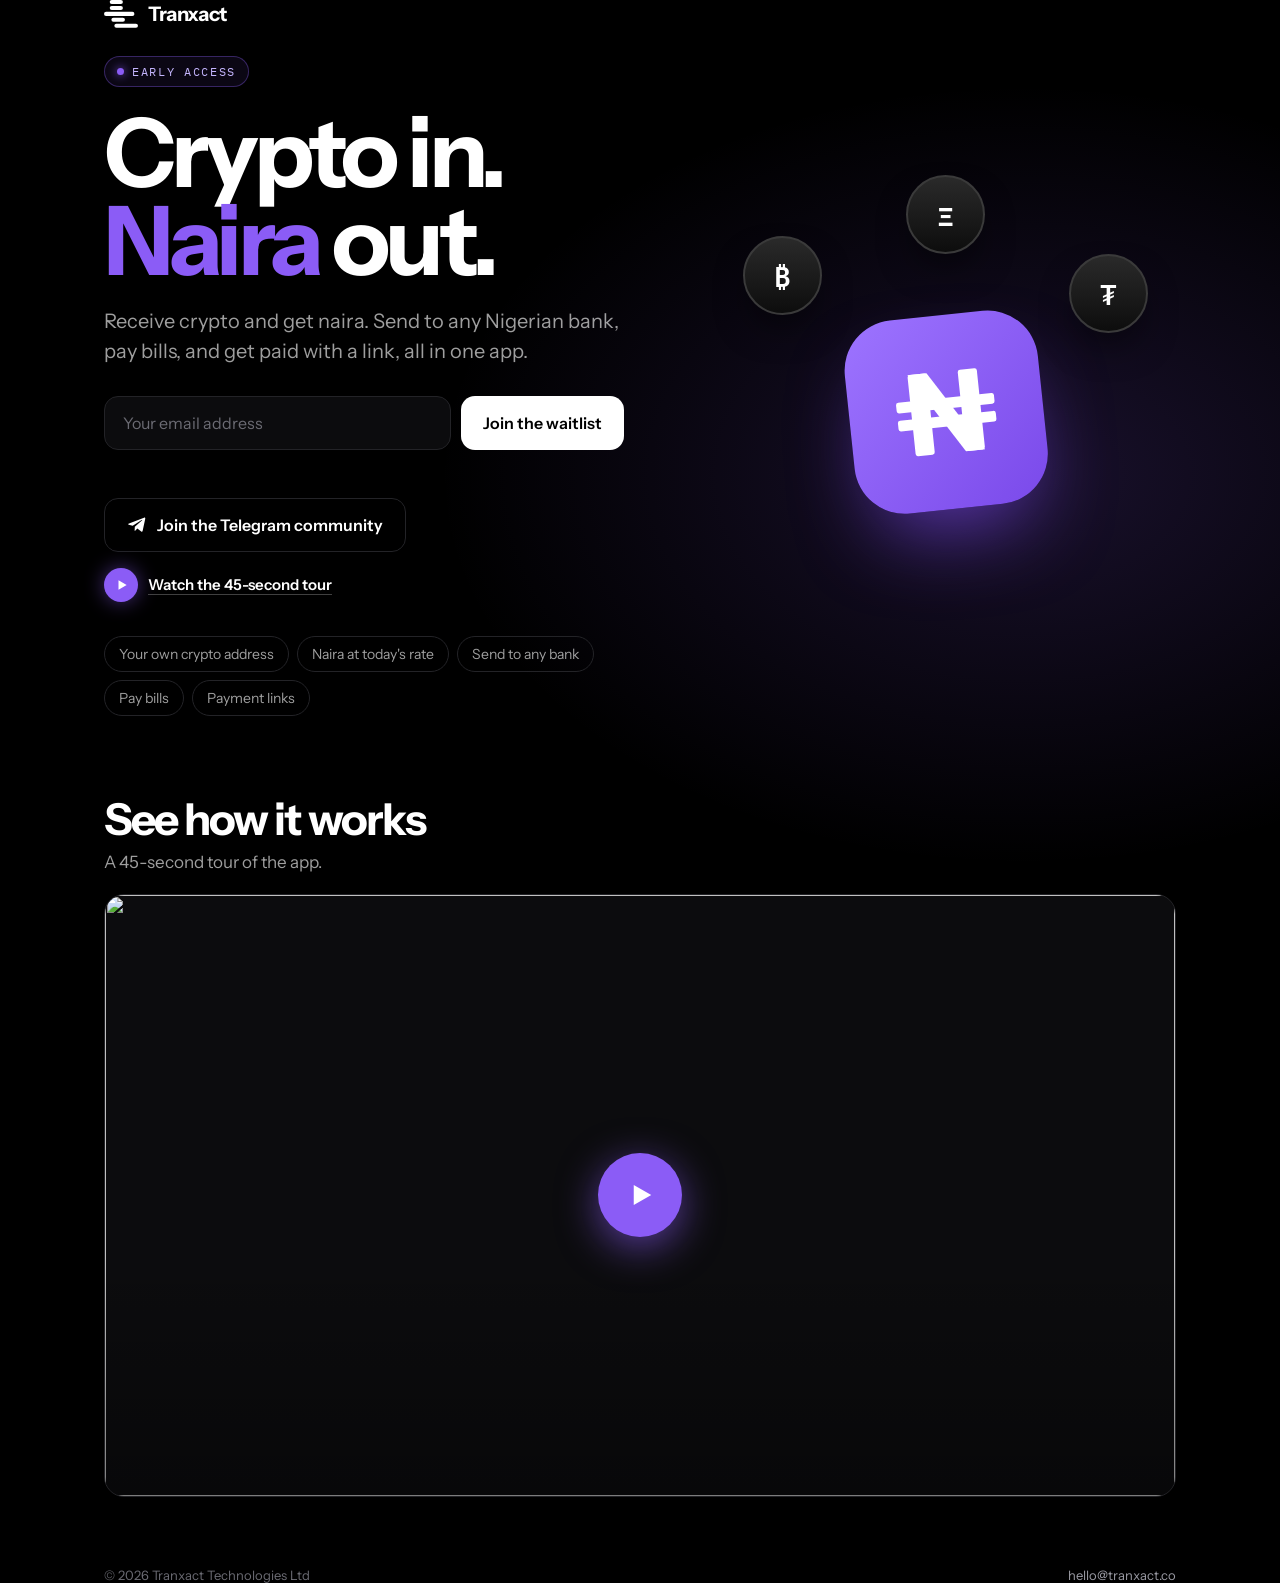
==== commit 1187f929: "Add files via upload" ====
--- a/index.html
+++ b/index.html
@@ -1,1455 +1,213 @@
-<!DOCTYPE html>
+<!doctype html>
 <html lang="en">
 <head>
 <meta charset="utf-8">
-<meta name="color-scheme" content="light">
-<meta name="viewport" content="width=device-width, initial-scale=1">
-<title>Tranxact | Money, Simplified.</title>
-<link rel="canonical" href="https://tranxact.co/">
-<meta property="og:site_name" content="Tranxact"><meta property="og:type" content="website"><meta property="og:url" content="https://tranxact.co/">
-<meta property="og:title" content="Tranxact | Money, Simplified."><meta property="og:description" content="Money, simplified. Receive crypto, get naira automatically. Send, pay bills, and get paid from one Tranxact balance, or get a payment link with no account.">
-<script type="application/ld+json">{"@context": "https://schema.org", "@type": "Organization", "name": "Tranxact", "legalName": "Tranxact Technologies Ltd", "url": "https://tranxact.co", "email": "hello@tranxact.co", "areaServed": "NG", "sameAs": ["https://x.com/tranxactng", "https://instagram.com/tranxactng", "https://www.linkedin.com/company/tranxact-technologies-ltd/", "https://tiktok.com/@tranxact", "https://youtube.com/@tranxact"]}</script>
-<script type="application/ld+json">{"@context": "https://schema.org", "@type": "FAQPage", "mainEntity": [{"@type": "Question", "name": "Is Tranxact a registered company?", "acceptedAnswer": {"@type": "Answer", "text": "Yes. Tranxact Technologies Ltd is registered with the Corporate Affairs Commission (CAC) in Nigeria."}}, {"@type": "Question", "name": "Which cryptocurrencies can I receive?", "acceptedAnswer": {"@type": "Answer", "text": "Seven, currently: BTC, ETH, BNB, USDT, USDC, TRX, and SOL. Whatever comes in is converted to naira automatically and credited to your main balance. No separate crypto wallet to manage."}}, {"@type": "Question", "name": "What happens if I send crypto on the wrong network?", "acceptedAnswer": {"@type": "Answer", "text": "Blockchain transactions can't be reversed once sent. If crypto is sent on a different network than the address was generated for, those funds may be permanently unrecoverable. Always double-check the network shown before sending. This is the most important thing to get right."}}, {"@type": "Question", "name": "Are there fees?", "acceptedAnswer": {"@type": "Answer", "text": "Sending money to other Tranxact users is free. Small fees apply to crypto conversion, TranxactPay transactions, and bank withdrawals. The exact amount is always shown before you confirm. Payment links without an account cost ₦100 per payment, plus the usual payout fee of ₦25 to ₦150 when we send the money to your bank."}}, {"@type": "Question", "name": "Can my business accept payments?", "acceptedAnswer": {"@type": "Answer", "text": "Yes. Create a payment link, a QR code, or a Tip Me link from the app and share it anywhere. Every payment lands directly in your Tranxact balance."}}, {"@type": "Question", "name": "Can I get paid without a Tranxact account?", "acceptedAnswer": {"@type": "Answer", "text": "Yes. Get a payment link with just your email and a Nigerian bank account. We confirm your email with a code and check the bank account name. People pay through the same secure TranxactPay checkout, and we email you and send the money to your bank. Without signing in, you can receive up to ₦200,000. Sign in to Tranxact with the same email to keep receiving, up to ₦1,000,000 before you verify your ID. Your username, links and payments are already in your account."}}, {"@type": "Question", "name": "How do I get help?", "acceptedAnswer": {"@type": "Answer", "text": "WhatsApp +234 705 886 6702, hello@tranxact.co, or X @tranxactng."}}]}</script>
-<meta property="og:image" content="https://tranxact.co/og-image.png"><meta property="og:image:width" content="1200"><meta property="og:image:height" content="630"><meta property="og:image:alt" content="Tranxact. Money, Simplified.">
-<meta name="twitter:card" content="summary_large_image"><meta name="twitter:image" content="https://tranxact.co/og-image.png"><meta name="twitter:title" content="Tranxact | Money, Simplified."><meta name="twitter:description" content="Money, simplified. Receive crypto, get naira automatically. Send, pay bills, and get paid from one Tranxact balance, or get a payment link with no account.">
-<meta name="description" content="Money, simplified. Receive crypto, get naira automatically. Send, pay bills, and get paid from one Tranxact balance, or get a payment link with no account.">
+<meta name="viewport" content="width=device-width, initial-scale=1, viewport-fit=cover">
+<title>Tranxact | Crypto in. Naira out.</title>
+<meta name="description" content="Receive crypto, get naira, send to any Nigerian bank, pay bills and get paid with a link, all in one app. Join the waitlist.">
+<meta property="og:title" content="Tranxact | Crypto in. Naira out.">
+<meta property="og:description" content="Receive crypto, get naira, send, pay bills and get paid with a link. Join the waitlist.">
+<meta property="og:image" content="https://app.tranxact.co/icon-512.png">
+<meta property="og:url" content="https://tranxact.co">
+<meta name="twitter:card" content="summary">
 <meta name="theme-color" content="#000000">
-<link rel="icon" type="image/svg+xml" href="[data-uri]">
-<link rel="preconnect" href="https://fonts.googleapis.com">
-<link rel="preconnect" href="https://fonts.gstatic.com" crossorigin>
-<link rel="stylesheet" href="https://fonts.googleapis.com/css2?family=IBM+Plex+Mono:wght@400;500;600&family=Instrument+Sans:ital,wght@0,400;0,500;0,600;0,700;1,400&display=swap">
-<style>:root{
-  color-scheme: light;
-  --bg: #f3f1ea; --fg: #161513; --muted: #6d6a63; --subtle: #8c887f;
-  --surface: #fffcf6; --surface-2: #e8e4d9; --border: #d9d4c8;
-  --ink: #161513; --ink-fg: #f3f1ea; --teal: #224d5f; --teal-soft: #d9e7ee; --teal-fg: #0f2630;
-  --phone: #0c0c0d; --phone-elev: #161618; --phone-line: #2a2a2e; --phone-fg: #f5f5f4; --phone-muted: #8b8b90;
-  --danger: #c2413b; --btc: #f7931a;
-  --sans: "Instrument Sans", ui-sans-serif, system-ui, sans-serif;
-  --mono: "IBM Plex Mono", ui-monospace, Menlo, monospace;
-}/* One permanent look regardless of the visitor's device setting — every
-   variable pinned to the exact same cream/light value even when the OS is
-   in dark mode, so there's nothing left for a browser to auto-adapt. The
-   --phone-* variables are deliberately left out here: that's the app
-   mockup, which is supposed to stay dark on purpose. */
-@media (prefers-color-scheme: dark){
-  :root {
-    --bg: #f3f1ea; --fg: #161513; --muted: #6d6a63; --subtle: #8c887f;
-    --surface: #fffcf6; --surface-2: #e8e4d9; --border: #d9d4c8;
-    --ink: #161513; --ink-fg: #f3f1ea; --teal: #224d5f; --teal-soft: #d9e7ee; --teal-fg: #0f2630;
-    --danger: #c2413b; --btc: #f7931a;
+<link rel="icon" type="image/png" href="https://app.tranxact.co/icon-192.png">
+<link rel="preconnect" href="https://fonts.googleapis.com"><link rel="preconnect" href="https://fonts.gstatic.com" crossorigin>
+<link href="https://fonts.googleapis.com/css2?family=Instrument+Sans:wght@400;500;600;700&family=IBM+Plex+Mono:wght@500;600&display=swap" rel="stylesheet">
+<style>
+  :root{
+    --bg:#000; --ink:#fff; --soft:rgba(255,255,255,.62); --line:#232327; --card:#0c0c0e;
+    --purple:#8B5CF6; --deep:#7A49EA;
+    --sans:"Instrument Sans",-apple-system,BlinkMacSystemFont,"Segoe UI",Roboto,sans-serif;
+    --mono:"IBM Plex Mono",ui-monospace,Menlo,monospace;
   }
-}*{ box-sizing: border-box; }html{ -webkit-font-smoothing: antialiased; background: var(--bg); color: var(--fg); scroll-behavior: smooth; }body{ margin: 0; font-family: var(--sans); line-height: 1.5; background: var(--bg); color: var(--fg); }img{ max-width: 100%; }a{ color: inherit; text-decoration: none; }button, [role="button"]{ cursor: pointer; font-family: inherit; }button{ border: 0; background: none; }h1,h2,h3{ text-wrap: balance; }p{ text-wrap: pretty; }:focus-visible{ outline: 2px solid var(--fg); outline-offset: 3px; }::selection{ background: var(--teal-soft); color: var(--teal-fg); }.i{ display: inline-flex; width: 1em; height: 1em; }.i svg{ width: 100%; height: 100%; }.wrap{ width: min(72rem, calc(100% - 2.5rem)); margin-inline: auto; }.eyebrow{ margin: 0 0 .75rem; font-family: var(--mono); font-size: 11px; font-weight: 500; letter-spacing: .16em; text-transform: uppercase; color: var(--teal); }.h2{ margin: 0; max-width: 16ch; font-size: clamp(1.8rem, 4vw, 3rem); font-weight: 600; letter-spacing: -.035em; line-height: 1.05; }.muted{ color: var(--muted); }.subtle{ color: var(--subtle); }.mono{ font-family: var(--mono); }.wordmark{ display: inline-flex; align-items: center; gap: .65rem; color: var(--fg); font-weight: 600; font-size: 17px; letter-spacing: -.03em; }.wordmark img{ height: 22px; width: auto; }.wordmark.invert{ color: var(--ink-fg); }.icon-btn{ width: 40px; height: 40px; border-radius: 999px; display: inline-flex; align-items: center; justify-content: center; }.icon-btn:hover{ background: var(--surface-2); }.btn{ display: inline-flex; align-items: center; justify-content: center; gap: .5rem; height: 44px; padding: 0 1.25rem; border-radius: 999px; font-size: 14px; font-weight: 500; background: var(--ink); color: var(--ink-fg); border: 0; }.btn:hover{ background: var(--fg); }.btn.lg{ height: 48px; padding: 0 1.5rem; font-size: 15px; }.btn.sm{ height: 36px; padding: 0 1rem; }.btn.wide{ width: 100%; }.btn.ghost{ background: transparent; color: var(--fg); }.btn.ghost:hover{ background: var(--surface-2); }.btn.sec{ background: var(--surface); color: var(--fg); border: 1px solid var(--border); }.btn.sec:hover{ background: var(--surface-2); }.btn.phone{ background: var(--phone-fg); color: var(--phone); }.btn.disabled{ opacity: .5; pointer-events: none; }.hero{ position: relative; overflow: hidden; padding: 7rem 0 4rem; }.hero-grid{ display: grid; gap: 3rem; align-items: center; }.kicker{ display: inline-flex; align-items: center; gap: .5rem; border: 1px solid var(--border); background: var(--surface); border-radius: 999px; padding: 4px 12px; font-size: 12px; font-weight: 500; color: var(--muted); }.dot{ width: 6px; height: 6px; border-radius: 999px; background: var(--teal); }.h1{ margin: 1.5rem 0 0; max-width: 14ch; font-size: clamp(2.6rem, 7vw, 5.2rem); font-weight: 600; letter-spacing: -.045em; line-height: .98; }.lead{ margin: 1.5rem 0 0; max-width: 28rem; font-size: 17px; line-height: 1.6; color: var(--muted); }.cta-row{ margin-top: 2rem; display: flex; flex-wrap: wrap; gap: .75rem; }.stats{ border-block: 1px solid var(--border); background: color-mix(in srgb, var(--surface) 60%, transparent); }.stats-grid{ display: grid; gap: 2rem; padding: 2.5rem 0; }.stats-n{ margin: 0; font-family: var(--mono); font-size: 2rem; font-weight: 600; letter-spacing: -.03em; font-variant-numeric: tabular-nums; }.section{ padding: 5rem 0; }.section.border{ border-top: 1px solid var(--border); }.cards-3{ display: grid; gap: 1.5rem; margin-top: 3rem; }.card{ border: 1px solid var(--border); background: var(--surface); border-radius: 1.5rem; padding: 1.5rem; }.split{ display: grid; gap: 3rem; align-items: center; }.checklist{ margin: 1.5rem 0 0; padding: 0; list-style: none; display: grid; gap: .75rem; }.checklist li{ display: flex; gap: .65rem; align-items: flex-start; font-size: 15px; }.checklist .i{ color: var(--teal); margin-top: 2px; flex: none; width: 16px; }.convert{ border: 1px solid var(--border); background: var(--surface); border-radius: 28px; padding: 1.25rem 1.25rem 0; overflow: hidden; }.convert-row{ display: flex; justify-content: space-between; align-items: center; gap: 1rem; }.coin{ width: 40px; height: 40px; border-radius: 999px; display: flex; align-items: center; justify-content: center; font-weight: 700; font-size: 14px; }.convert-pipe{ display: flex; flex-direction: column; align-items: center; gap: 4px; margin: 1rem 0; }.convert-pipe .line{ width: 1px; height: 32px; background: var(--border); }.chip{ border: 1px solid var(--border); background: var(--bg); border-radius: 999px; padding: 4px 12px; font-family: var(--mono); font-size: 11px; color: var(--muted); }.credit{ display: flex; justify-content: space-between; align-items: center; background: var(--teal-soft); margin: 0 -1.25rem; padding: 1rem 1.25rem; border-radius: 0 0 22px 22px; color: var(--teal-fg); }.ink{ background: var(--ink); color: var(--ink-fg); }.ink .muted{ color: var(--phone-muted); }.pay-card{ border: 1px solid var(--phone-line); background: var(--phone); border-radius: 28px; padding: 1.5rem; color: var(--ink-fg); }.table{ margin-top: 2.5rem; overflow: hidden; border: 1px solid var(--border); background: var(--surface); border-radius: 1.5rem; }.t-row{ display: grid; grid-template-columns: 1.4fr 1fr 1.2fr; padding: 1rem 1.5rem; font-size: 14px; }.t-row + .t-row{ border-top: 1px solid var(--border); }.t-head{ background: var(--bg); font-size: 12px; font-weight: 500; letter-spacing: .12em; text-transform: uppercase; color: var(--subtle); }.us{ font-weight: 500; color: var(--teal); }.people{ display: grid; gap: 1rem; margin-top: 3rem; }.features{ display: grid; gap: .75rem; margin-top: 3rem; }.trust{ border: 1px solid var(--border); background: var(--surface); border-radius: 32px; padding: 2rem; }.pills{ display: flex; flex-wrap: wrap; align-items: center; gap: .75rem; margin-top: 2rem; font-family: var(--mono); font-size: 12px; color: var(--muted); }.pills span{ border: 1px solid var(--border); border-radius: 999px; padding: .4rem .75rem; }.pills .on{ background: var(--teal-soft); color: var(--teal-fg); }.journal-head{ display: flex; flex-wrap: wrap; justify-content: space-between; align-items: end; gap: 1rem; }.posts{ display: grid; gap: 1rem; margin-top: 3rem; }.faq{ max-width: 48rem; }details{ border-block: 0; padding: 1.25rem 0; border-bottom: 1px solid var(--border); }.faq-list{ border-top: 1px solid var(--border); margin-top: 2.5rem; }details summary{ display: flex; justify-content: space-between; gap: 1rem; font-weight: 500; font-size: 16px; list-style: none; cursor: pointer; }details summary::-webkit-details-marker{ display: none; }details[open] .plus{ transform: rotate(45deg); }.plus{ color: var(--subtle); transition: transform .2s; }.cta-box{ display: grid; gap: 2.5rem; align-items: center; border: 1px solid var(--border); background: var(--surface); border-radius: 32px; padding: 2rem; }.mark-tile{ width: 44px; height: 44px; border-radius: 16px; background: var(--ink); display: flex; align-items: center; justify-content: center; }.mark-tile img{ height: 20px; }form.wait{ display: flex; flex-direction: column; gap: .75rem; }input[type=email], input[type=text], input:not([type]){
-  height: 44px; border-radius: 12px; border: 1px solid var(--border); background: var(--bg);
-  padding: 0 14px; font: inherit; color: var(--fg);
-}.roles{ display: grid; grid-template-columns: 1fr 1fr; gap: .5rem; }.role{ height: 40px; border-radius: 999px; border: 1px solid var(--border); background: var(--surface); color: var(--muted); font-size: 14px; font-weight: 500; }.role.on{ background: var(--ink); color: var(--ink-fg); border-color: var(--fg); }.ok{ border: 1px solid color-mix(in srgb, var(--teal) 30%, transparent); background: var(--teal-soft); color: var(--teal-fg); border-radius: 16px; padding: 1.25rem 1.5rem; }.phone-shell{--pos:#34d399; position: relative; width: 280px; margin: 0 auto; background: #000; border-radius: 42px; padding: 10px; box-shadow: 0 40px 80px rgba(22,21,19,.28); }.notch{ position: absolute; left: 50%; top: 6px; transform: translateX(-50%); width: 88px; height: 22px; background: #000; border-radius: 0 0 16px 16px; z-index: 2; pointer-events: none; }.phone-screen{ height: 560px; background: var(--phone); color: var(--phone-fg); border-radius: 32px; overflow: hidden; display: flex; flex-direction: column; position: relative; }.ph-status{ display: flex; justify-content: space-between; padding: 12px 20px 0; font-size: 11px; font-weight: 500; }.ph-view{ display: none; flex: 1; min-height: 0; flex-direction: column; padding: 12px 16px 8px; overflow: auto; }.ph-view.on{ display: flex; }.ph-home{ display: none; }.tabs{ display: none; grid-template-columns: repeat(5,1fr); border-top: 1px solid color-mix(in srgb, var(--phone-line) 80%, transparent); padding: 8px 4px 12px; }.tabs.on{ display: grid; }.tab{ display: flex; flex-direction: column; align-items: center; gap: 2px; font-size: 9px; color: var(--phone-muted); }.tab.on{ color: var(--phone-fg); }.tab .i{ width: 16px; height: 16px; }.ph-card{ border: 1px solid var(--phone-line); background: var(--phone-elev); border-radius: 16px; padding: 16px; }.ph-actions{ display: grid; grid-template-columns: 1fr 1fr 1fr; gap: 8px; margin-top: 12px; }.ph-act{ border: 1px solid var(--phone-line); background: var(--phone-elev); border-radius: 16px; padding: 12px 6px; text-align: center; color: var(--phone-fg); }.ph-bills{ display: grid; grid-template-columns: repeat(4,1fr); gap: 6px; margin-top: 8px; }.ph-bill{ border: 1px solid var(--phone-line); background: var(--phone-elev); border-radius: 12px; padding: 10px 0; text-align: center; color: var(--phone-muted); font-size: 9px; }.ph-row{ display: flex; justify-content: space-between; align-items: center; border: 1px solid var(--phone-line); background: var(--phone-elev); border-radius: 12px; padding: 10px 12px; width: 100%; color: var(--phone-fg); text-align: left; }.ph-back{ display: flex; align-items: center; gap: 4px; color: var(--phone-fg); font-size: 13px; margin-bottom: 12px; }.ph-input{ border: 1px solid var(--phone-line); background: var(--phone); border-radius: 12px; padding: 10px 12px; font-size: 12px; }.ph-btn{ height: 44px; border-radius: 999px; background: var(--phone-fg); color: var(--phone); font-weight: 600; font-size: 13px; margin-top: 16px; }.article{ max-width: 42rem; margin: 0 auto; padding: 8rem 1.25rem 4rem; }.crumbs{ font-size: 14px; color: var(--subtle); }.post-list{ margin-top: 1.5rem; border-block: 1px solid var(--border); }.post-list a{ display: flex; flex-direction: column; gap: .5rem; padding: 2rem 0; border-bottom: 1px solid var(--border); }.featured{ display: block; margin-top: 3rem; border: 1px solid var(--border); background: var(--surface); border-radius: 32px; padding: 2rem; }.pay-box{ max-width: 32rem; margin: 0 auto; padding: 8rem 1.25rem 6rem; }.pay-panel{ border: 1px solid var(--border); background: var(--surface); border-radius: 28px; padding: 1.5rem; margin-top: 1.5rem; }.method{ display: grid; grid-template-columns: 1fr 1fr; gap: 8px; margin-top: 1.5rem; }.method button{ border: 1px solid var(--border); background: var(--bg); color: var(--muted); border-radius: 16px; padding: 12px; font-weight: 500; font-size: 14px; }.method button.on{ background: var(--ink); color: var(--ink-fg); border-color: var(--fg); }.paper-grain{ position: absolute; inset: 0; pointer-events: none; opacity: .7;
-  background-image: url("data:image/svg+xml;utf8,<svg xmlns='http://www.w3.org/2000/svg' width='140' height='140'><filter id='n'><feTurbulence type='fractalNoise' baseFrequency='0.85' numOctaves='2' stitchTiles='stitch'/><feColorMatrix values='0 0 0 0 0.08  0 0 0 0 0.07  0 0 0 0 0.05  0 0 0 0.045 0'/></filter><rect width='100%' height='100%' filter='url(%23n)'/></svg>");
-  background-size: 140px 140px;
-}
-@media (min-width: 768px) {.menu-toggle{ display: none; }.stats-grid{ grid-template-columns: 1fr 1fr 1fr; }.stats-n{ font-size: 2.25rem; }.cards-3{ grid-template-columns: 1fr 1fr 1fr; }.people{ grid-template-columns: 1fr 1fr; }.features{ grid-template-columns: 1fr 1fr 1fr; }.posts{ grid-template-columns: 1fr 1fr 1fr; }.cta-box{ grid-template-columns: 1.1fr .9fr; padding: 3rem; }.roles{ grid-template-columns: repeat(4, 1fr); }.post-list a{ flex-direction: row; justify-content: space-between; align-items: baseline; gap: 2.5rem; }.trust, .featured{ padding: 3rem; }
-}
-@media (min-width: 1024px) {.hero-grid, .split{ grid-template-columns: 1.05fr .95fr; }.hero{ padding: 9rem 0 6rem; }
-}
-@media (prefers-reduced-motion: reduce) {html{ scroll-behavior: auto; }*{ animation: none !important; transition: none !important; }
-}[data-page][hidden]{ display: none !important; }/* ===== Get a payment link (guest flow) ===== */
-.gp-wrap{ display: grid; gap: 2.5rem; padding: 8rem 0 6rem; }
-@media (min-width: 900px) {.gp-wrap{ grid-template-columns: 1fr 1.05fr; gap: 4.5rem; align-items: start; }.gp-copy{ position: sticky; top: 7rem; } }.gp-copy .h1{ font-size: clamp(2.4rem, 5.2vw, 4rem); max-width: 11ch; }.gp-points{ display: grid; gap: 1.1rem; margin-top: 2.25rem; max-width: 30rem; }.gp-point{ display: flex; gap: .9rem; align-items: flex-start; font-size: 15px; line-height: 1.5; }.gp-point b{ display: block; font-weight: 600; letter-spacing: -.01em; }.gp-tick{ flex: none; width: 24px; height: 24px; border-radius: 50%; background: var(--ink); color: var(--ink-fg); display: inline-flex; align-items: center; justify-content: center; margin-top: 1px; }.gp-tick svg{ width: 13px; height: 13px; }.gp-card{ border: 1px solid var(--border); background: var(--surface); border-radius: 28px; padding: 1.5rem; box-shadow: 0 30px 60px rgba(40,30,20,.07); }
-@media (min-width: 640px) {.gp-card{ padding: 2rem; } }.gp-prog{ display: flex; gap: 6px; margin: 1rem 0 1.5rem; }.gp-prog i{ flex: 1; height: 3px; border-radius: 2px; background: var(--surface-2); transition: background .3s; }.gp-prog i.on{ background: var(--ink); }.gp-h{ margin: 0; font-size: 1.65rem; font-weight: 600; letter-spacing: -.035em; line-height: 1.1; }.gp-sub{ margin: .6rem 0 0; color: var(--muted); font-size: 14.5px; line-height: 1.55; }.gp-field{ margin-top: 1.1rem; }.gp-field label{ display: block; margin-bottom: 6px; font-size: 11px; letter-spacing: .1em; text-transform: uppercase; color: var(--subtle); }.gp-field input, .gp-field select{ width: 100%; height: 50px; border-radius: 14px; border: 1px solid var(--border); background: var(--bg); padding: 0 14px; font: inherit; font-size: 16px; color: var(--fg); }.gp-field input:focus, .gp-field select:focus{ outline: 2px solid var(--ink); outline-offset: 1px; }.gp-field input::placeholder{ color: var(--subtle); }.gp-code{ font-family: var(--mono) !important; font-size: 26px !important; letter-spacing: .55em; text-align: center; padding-left: .55em !important; }.gp-seg{ display: grid; grid-template-columns: 1fr 1fr; gap: .5rem; margin-top: 1.1rem; }.gp-seg button{ height: 42px; border-radius: 999px; border: 1px solid var(--border); background: var(--bg); color: var(--muted); font: inherit; font-size: 14px; font-weight: 500; cursor: pointer; }.gp-seg button.on{ background: var(--ink); color: var(--ink-fg); border-color: var(--fg); }.gp-err{ min-height: 1.2em; margin: .85rem 0 0; color: var(--danger); font-size: 13.5px; line-height: 1.4; }.gp-note{ margin: .9rem 0 0; color: var(--subtle); font-size: 12.5px; line-height: 1.55; }.gp-name{ display: flex; align-items: center; gap: .7rem; margin-top: .9rem; padding: .8rem .95rem; border: 1px solid var(--border); border-radius: 14px; background: var(--bg); font-size: 15px; }.gp-name small{ display: block; font-size: 10.5px; letter-spacing: .1em; text-transform: uppercase; color: var(--subtle); margin-bottom: 2px; }.gp-actions{ display: flex; gap: .6rem; margin-top: 1.4rem; align-items: center; }.gp-actions .btn{ flex: 1; }.gp-card button{ font-family: inherit; cursor: pointer; }.gp-card button.btn:disabled{ opacity: .45; cursor: not-allowed; }.gp-text{ background: none; border: 0; padding: 0; color: var(--muted); font: inherit; font-size: 13.5px; text-decoration: underline; text-underline-offset: 3px; }.gp-text:disabled{ text-decoration: none; opacity: .7; cursor: default; }.gp-big{ display: flex; justify-content: center; margin: .5rem 0 1.1rem; }.gp-big .gp-tick{ width: 56px; height: 56px; }.gp-big .gp-tick svg{ width: 28px; height: 28px; }.gp-link{ margin-top: 1.25rem; border: 1px solid var(--border); background: var(--bg); border-radius: 18px; padding: 1rem 1.1rem; }.gp-link .t{ font-size: 15px; font-weight: 500; }.gp-link .u{ margin-top: .4rem; font-family: var(--mono); font-size: 12.5px; color: var(--muted); word-break: break-all; }.gp-badge{ display: inline-block; margin-top: .75rem; border: 1px solid var(--border); background: var(--surface-2); border-radius: 999px; padding: 3px 10px; font-size: 11px; letter-spacing: .08em; text-transform: uppercase; color: var(--muted); }.gp-center{ text-align: center; }.gp-pre{ margin-bottom: .25rem; }.gp-card [hidden]{ display: none !important; }.gp-at{ position: relative; }.gp-at span{ position: absolute; left: 14px; top: 50%; transform: translateY(-50%); color: var(--subtle); font-size: 16px; pointer-events: none; }.gp-at input{ padding-left: 30px !important; }.gp-ok{ color: var(--muted) !important; }.gp-card{ scroll-margin-top: 90px; }/* On phones the form comes straight after the headline; the reasons sit below it. */
-@media (max-width: 899px){
-  .gp-wrap { gap: 0; }
-  .gp-copy { display: contents; }
-  .gp-copy .gp-points { order: 2; margin-top: 2.25rem; }
-  .gp-card { margin-top: 2rem; }
-}
-
-/* ---- shared menu + footer (same as the blog, privacy and terms pages) ---- */
-:root{--text:#161513;--muted-2:#8c887f;--ease:cubic-bezier(.16,.8,.24,1);}
-/* The logo files are white (made for the old dark pages). Turn them ink-black. */
-.nav-brand img,.footer-brand img{filter:invert(1);}
-
-/* Navbar: the same floating pill as the main site */
-.nav-outer{position:fixed;top:0;left:0;right:0;z-index:100;display:flex;justify-content:center;padding:12px 12px 0;}
-.nav{width:min(72rem,100%);height:56px;display:flex;align-items:center;justify-content:space-between;padding:0 12px 0 18px;border-radius:999px;
-  background:rgba(255,252,246,.82);backdrop-filter:blur(16px);-webkit-backdrop-filter:blur(16px);border:1px solid var(--border);}
-.nav-brand{display:inline-flex;align-items:center;gap:10px;font-weight:600;font-size:17px;letter-spacing:-.03em;color:var(--text);text-transform:lowercase;}
-.hamburger-btn{display:flex;align-items:center;justify-content:center;width:40px;height:40px;border-radius:50%;background:transparent;border:0;transition:background .2s var(--ease);}
-.hamburger-btn:hover{background:var(--surface-2);}
-.hamburger-btn svg{width:18px;height:18px;stroke:var(--text);}
-.nav-menu-overlay{position:fixed;inset:0;z-index:200;background:rgba(22,21,19,.4);backdrop-filter:blur(4px);opacity:0;pointer-events:none;transition:opacity .25s var(--ease);}
-.nav-menu-overlay.open{opacity:1;pointer-events:auto;}
-.nav-menu-panel{position:fixed;top:0;right:0;bottom:0;width:min(340px,88vw);background:var(--surface);border-left:1px solid var(--border);padding:24px 22px;display:flex;flex-direction:column;transform:translateX(100%);transition:transform .3s var(--ease);overflow-y:auto;}
-.nav-menu-overlay.open .nav-menu-panel{transform:translateX(0);}
-.nav-menu-close{align-self:flex-end;width:36px;height:36px;border-radius:50%;background:transparent;display:flex;align-items:center;justify-content:center;margin-bottom:20px;}
-.nav-menu-close:hover{background:var(--surface-2);}
-.nav-menu-close svg{width:16px;height:16px;stroke:var(--text);}
-.nav-menu-links{display:flex;flex-direction:column;gap:2px;margin-bottom:24px;}
-.nav-menu-links a{font-size:15px;font-weight:500;color:var(--text);padding:12px 8px;border-radius:12px;}
-.nav-menu-links a:hover{background:var(--surface-2);}
-.nav-menu-links a.menu-action{display:flex;align-items:center;justify-content:space-between;gap:12px;margin-top:10px;padding-top:16px;border-top:1px solid var(--border);border-radius:0;font-weight:600;}
-.nav-menu-links a.menu-action svg{width:16px;height:16px;flex:none;}
-.nav-menu-auth{display:flex;gap:10px;margin-bottom:28px;}
-.nav-menu-auth a{flex:1;text-align:center;padding:12px;border-radius:999px;font-size:14px;font-weight:600;}
-.nav-menu-auth .login{background:var(--surface);border:1px solid var(--border);color:var(--text);}
-.nav-menu-auth .signup{background:var(--ink);color:var(--ink-fg);}
-.nav-menu-contact{margin-top:auto;padding-top:20px;border-top:1px solid var(--border);}
-.nav-menu-contact-label{font-size:12px;color:var(--muted);margin-bottom:12px;}
-.nav-menu-contact-links{display:flex;flex-direction:column;gap:10px;}
-.nav-menu-contact-links a{display:flex;align-items:center;gap:10px;font-size:14px;color:var(--text);}
-.nav-menu-contact-links a svg{width:17px;height:17px;flex-shrink:0;stroke:var(--muted);}
-
-/* Footer */
-footer{border-top:1px solid var(--border);padding:48px 0 40px;position:relative;z-index:1;margin-top:20px;}
-.footer-inner{display:flex;justify-content:space-between;align-items:flex-start;flex-wrap:wrap;gap:24px;margin-bottom:28px;}
-.footer-brand{display:flex;align-items:center;gap:10px;font-weight:600;letter-spacing:-.03em;text-transform:lowercase;}
-.footer-contact{font-size:13px;color:var(--muted);margin-top:8px;}
-.footer-contact a{color:var(--text);text-decoration:underline;text-underline-offset:3px;}
-.footer-socials{display:flex;gap:10px;flex-wrap:wrap;}
-.footer-socials a{width:36px;height:36px;border-radius:50%;background:var(--surface);border:1px solid var(--border);display:flex;align-items:center;justify-content:center;color:var(--muted);transition:all .2s var(--ease);}
-.footer-socials a:hover{color:var(--text);background:var(--surface-2);}
-.footer-socials a svg{width:16px;height:16px;}
-@media (max-width:420px){.footer-socials{gap:7px;}.footer-socials a{width:34px;height:34px;}}
-.footer-legal{display:flex;align-items:center;gap:16px;flex-wrap:wrap;font-size:13px;color:var(--muted);margin-bottom:10px;}
-.footer-legal a{color:var(--muted);}
-.footer-legal a:hover{color:var(--text);}
-.footer-legal .dot{width:3px;height:3px;border-radius:50%;background:var(--muted-2);}
-.footer-col{display:flex;flex-direction:column;gap:8px;font-size:13px;min-width:120px}
-.footer-col a{color:var(--muted);text-decoration:none}.footer-col a:hover{color:var(--text)}
-.footer-h{font-size:13px;font-weight:600;color:var(--text);margin-bottom:2px}
-.footer-social-row{margin-bottom:22px}
-@media(max-width:640px){.footer-inner>div:first-child{flex-basis:100%}.footer-col{flex:1}}
-.footer-copy{font-size:13px;color:var(--muted-2);padding-top:20px;border-top:1px solid var(--border);}
-
-
-/* ---- TranxactPay stack, new pages, Why Tranxact ---- */
-section[id]{scroll-margin-top:5.5rem}
-button.btn{border:0;cursor:pointer;font:inherit}
-.pay-stack > *{max-width:36rem}
-.pay-stack .pay-card{margin-top:2.5rem;max-width:30rem}
-.pay-guest{margin-top:2.5rem;padding-top:1.75rem;border-top:1px solid rgba(255,255,255,.14)}
-.pay-guest-copy{margin:.55rem 0 1.25rem;font-size:16px;line-height:1.6;color:var(--phone-muted,#a8a49b);max-width:30rem}
-.path-tag{margin:0;font:500 11px var(--mono);letter-spacing:.14em;text-transform:uppercase;color:var(--teal)}
-.path-foot{margin:1.5rem 0 0;font-size:14px;color:var(--phone-muted,#a8a49b)}
-.path-foot .linklike{color:var(--ink-fg)}
-.linklike{background:none;border:0;padding:0;font:inherit;color:inherit;text-decoration:underline;text-underline-offset:3px;cursor:pointer}
-.back-home{display:inline-flex;align-items:center;gap:6px;font-size:14px;color:var(--muted);margin-bottom:.5rem}
-.back-home:hover{color:var(--fg)}
-.back-home svg{width:15px;height:15px}
-.page-wrap{padding-top:7rem;padding-bottom:5rem}
-.opt-grid{display:grid;grid-template-columns:1fr 1fr;gap:1.25rem;margin-top:2.5rem;align-items:stretch}
-.opt-card{display:flex;flex-direction:column;border:1px solid var(--border);background:var(--surface);border-radius:1.75rem;padding:1.75rem}
-.opt-tag{margin:0;font:500 11px var(--mono);letter-spacing:.14em;text-transform:uppercase;color:var(--teal)}
-.opt-card h2{margin:.65rem 0 .6rem;font-size:1.5rem;font-weight:600;letter-spacing:-.03em;line-height:1.15}
-.opt-card > p{margin:0;color:var(--muted);font-size:15px;line-height:1.6}
-.opt-list{list-style:none;margin:1.4rem 0 2rem;padding:0;display:grid;gap:.8rem}
-.opt-list li{display:flex;gap:.65rem;font-size:15px;line-height:1.5}
-.opt-list li::before{content:"";flex:none;width:16px;height:16px;margin-top:3px;background:url("data:image/svg+xml,%3Csvg xmlns='http://www.w3.org/2000/svg' viewBox='0 0 24 24' fill='none' stroke='%23148a68' stroke-width='2.4' stroke-linecap='round' stroke-linejoin='round'%3E%3Cpath d='M20 6 9 17l-5-5'/%3E%3C/svg%3E") no-repeat center/contain}
-.opt-card .btn{margin-top:auto;justify-content:center;width:100%}
-.sales-who{margin:1.25rem 0 0;max-width:40rem;font-size:16px;line-height:1.65}
-.sales-grid{display:grid;grid-template-columns:repeat(2,1fr);gap:1rem;margin:1.5rem 0 2.25rem}
-.sales-item{border:1px solid var(--border);background:var(--surface);border-radius:1.25rem;padding:1.35rem}
-.sales-item h3{margin:0 0 .45rem;font-size:1.05rem;font-weight:600;letter-spacing:-.02em}
-.sales-item p{margin:0;font-size:15px;line-height:1.6;color:var(--muted)}
-.sales-form{margin-top:3.5rem;max-width:36rem;border:1px solid var(--border);background:var(--surface);border-radius:1.75rem;padding:1.75rem 1.5rem}
-.sales-title{margin:0 0 .5rem;font-size:1.5rem;font-weight:600;letter-spacing:-.03em}
-.sales-sub{margin:0 0 1.25rem;font-size:15px;line-height:1.55;color:var(--muted)}
-.sf{margin-bottom:1rem}
-.sf label{display:block;margin-bottom:.4rem;font:500 11px var(--mono);letter-spacing:.12em;text-transform:uppercase;color:var(--muted);line-height:1.5}
-.sf .opt{text-transform:none;letter-spacing:0;color:var(--subtle)}
-.sf input,.sf select,.sf textarea{width:100%;font:inherit;font-size:16px;padding:.85rem 1rem;border:1px solid var(--border);border-radius:14px;background:var(--bg);color:var(--fg);outline:none}
-.sf textarea{resize:vertical;min-height:6rem}
-.sf input:focus,.sf select:focus,.sf textarea:focus{border-color:var(--fg)}
-.sales-hp{position:absolute;left:-9999px;width:1px;height:1px;overflow:hidden}
-.sales-err{margin:0 0 1rem;font-size:14px;color:#b3261e}
-.sales-err[hidden],[data-sales-done][hidden],[data-sales-form-wrap][hidden]{display:none!important}
-.sales-submit{width:100%;justify-content:center}
-@media (max-width:760px){
-  .opt-grid,.sales-grid{grid-template-columns:1fr}
-  .page-wrap{padding-top:6rem}
-}
-/* Why Tranxact is a table again; on phones it only gets a little less side padding so it still fits */
-@media (max-width:560px){
-  .t-row{padding:.95rem 1rem;column-gap:.6rem}
-}
-/* Infrastructure, in the dark TranxactPay theme */
-.ink .trust{background:var(--phone);border:1px solid var(--phone-line);color:var(--ink-fg)}
-.ink .pills{color:var(--phone-muted)}
-.ink .pills span{border-color:var(--phone-line)}
-.ink .pills .on{background:rgba(20,138,104,.2);border-color:rgba(20,138,104,.45);color:#6fdcb8}
-</style>
-<style id="alive">
-:root{--bg:#fff;--surface:#fff;--surface-2:#f4f1ff;--border:#e6e0f7;--fg:#0d0d0d;--muted:#55535f;--subtle:#7b7986;--ink:#0d0d0d;--ink-fg:#fff;--teal:#7a49ea;--teal-soft:#ede6ff;--teal-fg:#2a1566;--accent:#c4b5fd;--violet:#8b5cf6;--soft-violet:#c4b5fd}
-html,body{background:#fff}
-.paper-grain{display:none}
-.nav{background:rgba(255,255,255,.9)}
-.hero{background:radial-gradient(50rem 28rem at 80% 10%,rgba(139,92,246,.35),transparent 65%),linear-gradient(180deg,#2a2a29 -40%,#0d0d0d 40%,#000 100%);color:#fff}
-.hero::before,.hero::after{content:"";position:absolute;z-index:0;border-radius:50%;filter:blur(70px);pointer-events:none}
-.hero::before{width:38rem;height:38rem;left:-14rem;top:-14rem;background:radial-gradient(circle,rgba(139,92,246,.5),transparent 66%);animation:drift 13s ease-in-out infinite alternate}
-.hero::after{width:30rem;height:30rem;right:-10rem;bottom:-14rem;background:radial-gradient(circle,rgba(255,255,255,.16),transparent 66%);animation:drift 16s ease-in-out infinite alternate-reverse}
-.hero-grid{z-index:1}
-.hero .h1{color:#fff}.hero .lead{color:#d6d3e0}
-.hero .kicker{background:rgba(255,255,255,.07);border-color:rgba(255,255,255,.2);color:#e5e2f0}
-.hero .btn{background:#fff;color:#0d0d0d}.hero .btn:hover{background:var(--accent)}
-.hero .btn.sec,.hero .btn.ghost{background:transparent;color:#fff;border:1px solid rgba(255,255,255,.35)}
-.hero .btn.sec:hover,.hero .btn.ghost:hover{background:rgba(255,255,255,.12)}
-.hero-grid>div:last-child{animation:floaty 7s ease-in-out infinite;filter:drop-shadow(0 30px 70px rgba(139,92,246,.5))}
-.h1,.hero .lead,.hero .cta-row{opacity:0;animation:up .8s cubic-bezier(.16,.8,.24,1) forwards}
-.hero .lead{animation-delay:.12s}.hero .cta-row{animation-delay:.24s}
-.dot{background:var(--accent);box-shadow:0 0 0 0 rgba(196,181,253,.7);animation:pulse 2s infinite}
-.ink,.section.ink{background:radial-gradient(60rem 30rem at 85% -10%,rgba(139,92,246,.45),transparent 60%),linear-gradient(160deg,#3a3a39,#0d0d0d 45%,#000)}
-.ink .eyebrow{color:var(--soft-violet)}
-.cta-box{background:radial-gradient(40rem 20rem at 90% 0,rgba(139,92,246,.5),transparent 60%),linear-gradient(135deg,#2a2a29,#0d0d0d 55%,#000);color:#fff;border:0;box-shadow:0 30px 60px -30px rgba(13,13,13,.7)}
-.cta-box .muted{color:#d6d3e0}.cta-box .btn{background:#fff;color:#0d0d0d}.cta-box .btn:hover{background:var(--accent)}
-.btn{transition:transform .2s,background .2s}.btn .i{transition:transform .2s}.btn:hover .i{transform:translateX(3px)}
-.btn:not(.sec):not(.ghost):hover{background:#2b2b2b}
-.card,.t-row,.features>*{transition:transform .25s,box-shadow .25s,border-color .25s}
-@media(hover:hover){.card:hover,.features>*:hover{transform:translateY(-4px);box-shadow:0 18px 40px -22px rgba(139,92,246,.5);border-color:var(--violet)}}
-.coins{overflow:hidden;padding:18px 0;background:#fff;border-bottom:1px solid var(--border);-webkit-mask:linear-gradient(90deg,transparent,#000 8%,#000 92%,transparent);mask:linear-gradient(90deg,transparent,#000 8%,#000 92%,transparent)}
-.coins-track{display:flex;gap:14px;width:max-content;animation:scroll 32s linear infinite}
-.coins:hover .coins-track{animation-play-state:paused}
-.coin-chip{display:flex;align-items:center;gap:10px;padding:8px 18px 8px 8px;border-radius:999px;background:#fff;border:1px solid var(--border);font-size:14px;font-weight:600;white-space:nowrap;transition:border-color .2s,transform .2s}
-.coin-chip:hover{border-color:var(--violet);transform:translateY(-2px)}
-.coin-chip b.cx{background:none;border-radius:0;display:block;width:32px;height:32px}.coin-chip b.cx svg{display:block;width:32px;height:32px}
-.coin-chip b{width:32px;height:32px;border-radius:50%;display:grid;place-items:center;background:linear-gradient(145deg,#4a4a49,#0d0d0d);color:var(--accent);font:600 10px var(--mono);letter-spacing:0}
-.js .rv{opacity:0;transform:translateY(22px);transition:opacity .7s cubic-bezier(.16,.8,.24,1),transform .7s cubic-bezier(.16,.8,.24,1)}
-.js .rv.in{opacity:1;transform:none}
-.footer-contact-block{display:flex;flex-direction:column;align-items:center;text-align:center;gap:12px;margin:12px 0 28px}
-.footer-h2{font-size:20px;font-weight:600;letter-spacing:-.02em}
-.footer-mail{font-size:15px;color:var(--muted);text-decoration:none}.footer-mail:hover{color:var(--violet)}
-.footer-socials{justify-content:center}
-.footer-socials a{background:#0d0d0d;border-color:#0d0d0d;color:#fff;transition:background .2s,transform .2s}
-.footer-socials a:hover{background:var(--violet);color:#fff;transform:translateY(-2px)}
-.footer-legal{justify-content:center}.footer-copy{text-align:center}
-.footer-inner{justify-content:space-between;gap:28px 16px}
-.footer-inner>div:first-child{flex-basis:100%}
-.footer-h,.footer-h2{font-size:24px;font-weight:700;letter-spacing:-.025em;color:var(--fg);line-height:1.1}
-.footer-h{margin-bottom:8px}
-.footer-col{font-size:15px;gap:12px;min-width:0}
-.footer-inner{justify-content:space-between;align-items:flex-start;flex-wrap:nowrap}
-.footer-col{flex:0 0 auto}
-.footer-col:first-child{align-items:flex-start;text-align:left}
-.footer-col:last-child{align-items:flex-start;text-align:left;margin-left:auto}
-.section.has-wm{padding-bottom:20px;margin-bottom:-20px;overflow:hidden}.wm{margin:3rem 0 -.1em;font-size:clamp(3.2rem,14vw,9.5rem);font-weight:600;letter-spacing:-.05em;line-height:.92;text-align:center;color:#ede9fb;user-select:none;pointer-events:none}
-@keyframes up{from{opacity:0;transform:translateY(24px)}to{opacity:1;transform:none}}
-@keyframes drift{to{transform:translate(4rem,3rem) scale(1.15)}}
-@keyframes floaty{50%{transform:translateY(-10px)}}
-@keyframes scroll{to{transform:translateX(calc(-50% - 7px))}}
-@keyframes pulse{70%{box-shadow:0 0 0 8px rgba(196,181,253,0)}100%{box-shadow:0 0 0 0 rgba(196,181,253,0)}}
-@media(prefers-reduced-motion:reduce){*,*::before,*::after{animation:none!important;transition:none!important}.h1,.hero .lead,.hero .cta-row{opacity:1}.js .rv{opacity:1;transform:none}.coins{overflow-x:auto;-webkit-mask:none;mask:none}}
-</style>
-<style id="features-css">
-.ft-grid{display:grid;gap:2.2rem}
-@media(min-width:860px){.ft-grid{grid-template-columns:.85fr 1.15fr;gap:4rem;align-items:start}.ft-head{position:sticky;top:7rem}}
-.ft{border-bottom:1px solid var(--border)}.ft:first-child{border-top:1px solid var(--border)}
-.ft-h{all:unset;box-sizing:border-box;width:100%;display:flex;align-items:center;gap:1rem;padding:1.05rem 0;cursor:pointer;-webkit-tap-highlight-color:transparent}
-.ft-h:focus-visible{outline:2px solid var(--violet);outline-offset:2px;border-radius:12px}
-.ft-i{flex:none;width:42px;height:42px;border-radius:50%;display:grid;place-items:center;border:1px solid var(--border);color:var(--fg);transition:background .25s,color .25s,border-color .25s,transform .25s}
-.ft-t{flex:1;font-size:clamp(1.25rem,3.6vw,1.75rem);font-weight:600;letter-spacing:-.03em;line-height:1.1;color:var(--subtle);transition:color .25s}
-.ft-c{flex:none;width:14px;height:14px;position:relative;opacity:.5;transition:transform .35s}
-.ft-c::before,.ft-c::after{content:"";position:absolute;left:0;right:0;top:6px;height:2px;border-radius:2px;background:currentColor}
-.ft-c::after{transform:rotate(90deg);transition:transform .35s}
-.ft-p{display:grid;grid-template-rows:0fr;transition:grid-template-rows .3s cubic-bezier(.16,.8,.24,1)}
-.ft-p>div{overflow:hidden}
-.ft-p p{margin:0;padding:0 0 1.2rem calc(42px + 1rem);font-size:16px;line-height:1.55;color:var(--muted);max-width:34rem;opacity:0;transform:translateY(-6px);transition:opacity .25s,transform .25s}
-.ft.open .ft-p{grid-template-rows:1fr}
-.ft.open .ft-p p{opacity:1;transform:none;transition-delay:.04s}
-.ft.open .ft-t{color:var(--fg)}
-.ft.open .ft-i{background:var(--violet);border-color:var(--violet);color:#fff;transform:scale(1.06)}
-.ft.open .ft-c::after{transform:rotate(0)}
-@media(prefers-reduced-motion:reduce){.ft-p{grid-template-rows:1fr!important}.ft-p p{opacity:1!important;transform:none!important}.ft-c{display:none}.ft-t{color:var(--fg)}}
-</style>
-<style id="infra-css">
-.infra{border:1px solid var(--phone-line);background:var(--phone);border-radius:28px;padding:clamp(1.6rem,5vw,3.5rem);color:#f5f5f4;position:relative;overflow:hidden}
-.infra::before{content:"";position:absolute;right:-8rem;top:-8rem;width:22rem;height:22rem;border-radius:50%;background:radial-gradient(circle,rgba(139,92,246,.28),transparent 65%);pointer-events:none}
-.infra>*{position:relative}
-.infra .h2{color:#fff}
-.infra .lead{color:#a9a7b4;max-width:38rem}
-.flow{display:flex;flex-wrap:wrap;gap:.6rem;align-items:center;margin-top:2rem}
-.pill{display:inline-flex;align-items:center;justify-content:center;border:1px solid var(--phone-line);border-radius:999px;padding:.6rem 1.2rem;font:500 14px var(--mono);color:#cfcdd8}
-.pill.arrow{width:46px;height:42px;padding:0;color:#8b8b90}
-.pill.on{border-color:var(--violet);background:rgba(139,92,246,.18);color:var(--soft-violet)}
-.infra.go .pill.s{animation:lit 3.6s ease-in-out infinite}
-.infra.go .pill.s:nth-of-type(3){animation-delay:1.2s}
-.infra.go .pill.s:nth-of-type(5){animation-delay:2.4s}
-@keyframes lit{0%,24%{border-color:var(--violet);background:rgba(139,92,246,.22);color:var(--soft-violet);box-shadow:0 0 24px -4px rgba(139,92,246,.6)}34%,100%{border-color:var(--phone-line);background:transparent;color:#cfcdd8;box-shadow:none}}
-
-/* ===== Page sequence (white + violet brand) ===== */
-.paper-grain{display:none}
-.hero-grid{position:relative}
-.frag{position:absolute;z-index:3;display:flex;flex-direction:column;gap:2px;padding:10px 14px;background:rgba(12,12,12,.85);border:1px solid rgba(255,255,255,.14);border-radius:14px;font-size:12px;color:rgba(255,255,255,.7);box-shadow:0 20px 40px -20px #000}
-.frag b{font-size:18px;color:#34d399;font-weight:600}
-.f1{right:27%;top:12%}.f2{right:30%;bottom:14%}
-@media(max-width:1023px){.frag{display:none}}
-.hero .h1{font-weight:800;letter-spacing:-.045em;line-height:.95}
-@media(min-width:1024px){
- .hero-grid{grid-template-columns:1.35fr .65fr;align-items:center}
- .hero .h1{font-size:clamp(5rem,10.5vw,10rem);margin-right:-12vw;position:relative;z-index:2}
- .hero-grid>div:last-child{animation:none;transform:translateY(2rem)}
- .hero .lead{max-width:30rem}
-}
-@media(max-width:1023px){
- .hero .h1{font-size:clamp(3.4rem,17vw,6rem)}
- .phone-shell{max-height:520px;overflow:hidden;-webkit-mask-image:linear-gradient(#000 78%,transparent);mask-image:linear-gradient(#000 78%,transparent)}
-}
-#how-it-works .cards-3{gap:0;border-top:1px solid var(--border);margin-top:2.5rem}
-#how-it-works .card{background:transparent;border:0;border-radius:0;box-shadow:none;padding:2rem 1.5rem 2rem 0}
-@media(hover:hover){#how-it-works .card:hover{transform:none;box-shadow:none}}
-@media(min-width:768px){#how-it-works .card+.card{border-left:1px solid var(--border);padding-left:2rem}}
-@media(max-width:767px){#how-it-works .card+.card{border-top:1px solid var(--border)}}
-.nop{padding:7rem 0 5rem;color:#fff;background:radial-gradient(50rem 26rem at 85% 100%,rgba(139,92,246,.28),transparent 65%),#000}
-.nop-k{margin:0 0 1.5rem;color:rgba(255,255,255,.55);font-size:14px}
-.nop-lines p{margin:0;font-size:clamp(2rem,7vw,5.5rem);font-weight:700;letter-spacing:-.04em;line-height:1.02;color:rgba(255,255,255,.34)}
-.nop-lines s{text-decoration-thickness:.035em;text-decoration-color:#8b5cf6}
-.nop-yes{margin:2.5rem 0 0;font-size:clamp(2.6rem,9.5vw,8rem);font-weight:800;letter-spacing:-.05em;line-height:.95}
-.route{display:flex;align-items:center;margin-top:3.5rem;font-size:13px;color:rgba(255,255,255,.7)}
-.route span{padding:10px 16px;border:1px solid rgba(255,255,255,.16);border-radius:999px;background:#0c0c0c;white-space:nowrap}
-.route .hub{background:#fff;color:#000;font-weight:600;border-color:#fff}
-.route i{flex:1;min-width:20px;height:1px;background:linear-gradient(90deg,rgba(255,255,255,.16),#8b5cf6,rgba(255,255,255,.16));background-size:200% 100%;animation:rt 1.6s linear infinite}
-@keyframes rt{to{background-position:-200% 0}}
-.pflow{background:#fff;color:var(--fg);border-top:1px solid var(--border)}
-.pflow ol{list-style:none;margin:0;padding:0;display:grid;grid-template-columns:1fr}
-.pflow li{padding:1.75rem 0;border-bottom:1px solid var(--border)}
-.pflow b{color:#7a49ea;font-size:13px;font-weight:500}
-.pflow h3{margin:.5rem 0 .25rem;font-size:clamp(1.9rem,3.6vw,3rem);font-weight:800;letter-spacing:-.04em;line-height:1}
-.pflow p{margin:0;color:var(--muted);font-size:15px}
-@media(min-width:900px){.pflow ol{grid-template-columns:repeat(4,1fr)}.pflow li{padding:3rem 1.5rem 3rem 0;border-bottom:0}.pflow li+li{border-left:1px solid var(--border);padding-left:1.5rem}}
-.cta-box .h2{font-size:clamp(2.2rem,5vw,3.8rem);font-weight:800;letter-spacing:-.045em}
-.wm{font-weight:800;letter-spacing:-.06em;font-size:clamp(2.6rem,11vw,9rem)}
-@media(prefers-reduced-motion:reduce){.route i{animation:none}}
-
-/* ===== Playful colour layer (soft tints, violet stays the anchor) ===== */
-:root{--t-lilac:#efe9ff;--t-sky:#dff0ff;--t-peach:#ffe6d9;--t-mint:#d9f7e8}
-#how-it-works{background:linear-gradient(#f7f3ff,#fff)}
-#features{background:linear-gradient(#fff,#f0f8ff)}
-.pflow{background:#fff}
-.pflow ol{gap:12px;padding:0}
-.pflow li{border:0;border-radius:28px;padding:1.75rem 1.5rem;transition:transform .25s cubic-bezier(.34,1.56,.64,1)}
-.pflow li:nth-child(1){background:var(--t-lilac)}.pflow li:nth-child(2){background:var(--t-sky)}
-.pflow li:nth-child(3){background:var(--t-peach)}.pflow li:nth-child(4){background:var(--t-mint)}
-.pflow li+li{border-left:0;padding-left:1.5rem}
-@media(min-width:900px){.pflow li{padding:2.25rem 1.75rem}.pflow li+li{padding-left:1.75rem}.pflow li:hover{transform:translateY(-6px) rotate(-1deg)}}
-.pflow b{color:#5b2fd0}
-.pflow-head{margin-bottom:2.25rem}.pflow-head .h2{margin:0 0 .75rem;font-size:clamp(2.4rem,6vw,4.2rem);font-weight:800;letter-spacing:-.045em}.pflow-head p{margin:0;max-width:34rem;color:var(--muted);font-size:17px}.pflow-who{display:inline-block;margin-top:1rem;padding:6px 14px;border-radius:999px;background:var(--t-lilac);color:#5b2fd0;font-size:13px;font-weight:600}
-.pflow .wrap{padding-top:4rem;padding-bottom:3.5rem}
-#pay .cta-row .btn.sec{background:transparent;color:#fff;border:1px solid rgba(255,255,255,.35)}
-#pay .cta-row .btn.sec:hover{background:rgba(255,255,255,.1)}
-.nop .btn{background:#fff;color:#000}
-.nop .btn:hover{background:#ede9fe}
-.nop-lines s{text-decoration:none;position:relative;display:inline-block}
-.nop-lines s::after{content:"";position:absolute;left:-2%;right:-2%;top:54%;height:.07em;background:#8b5cf6;border-radius:9px;transform-origin:left;animation:strike .55s cubic-bezier(.2,.8,.2,1) both}
-.nop-lines p:nth-child(1) s::after{animation-delay:.2s}.nop-lines p:nth-child(2) s::after{animation-delay:.5s}.nop-lines p:nth-child(3) s::after{animation-delay:.8s}
-@keyframes strike{from{transform:scaleX(0)}to{transform:scaleX(1)}}
-.f1{transform:rotate(-4deg)}.f2{transform:rotate(3deg)}
-.btn{transition:transform .25s cubic-bezier(.34,1.56,.64,1),background .2s}
-@media(hover:hover){.btn:hover{transform:translateY(-2px) scale(1.03)}}
-@media(prefers-reduced-motion:reduce){.nop-lines s::after{animation:none}.pflow li,.btn{transition:none}.btn:hover,.pflow li:hover{transform:none}}
+  *{box-sizing:border-box}
+  html,body{margin:0;background:var(--bg);color:var(--ink);font-family:var(--sans);-webkit-font-smoothing:antialiased}
+  body{min-height:100vh;min-height:100dvh;display:flex;flex-direction:column;
+    background:radial-gradient(900px 600px at 80% 30%, rgba(139,92,246,.18), transparent 65%), var(--bg)}
+  .wrap{width:100%;max-width:1120px;margin:0 auto;padding:0 24px}
+  header{padding:28px 0}
+  .brand{display:inline-flex;align-items:center;gap:10px;color:var(--ink);text-decoration:none;font-weight:700;font-size:20px;letter-spacing:-.02em}
+  main{flex:1;display:flex;align-items:center}
+  .hero{display:grid;grid-template-columns:1.1fr .9fr;gap:48px;align-items:center;padding:24px 0 56px}
+  .eyebrow{display:inline-flex;align-items:center;gap:8px;font-family:var(--mono);font-size:12px;letter-spacing:.14em;text-transform:uppercase;color:#c4b5fd;
+    border:1px solid rgba(139,92,246,.35);background:rgba(139,92,246,.08);padding:7px 12px;border-radius:999px;margin-bottom:22px}
+  .eyebrow i{width:7px;height:7px;border-radius:50%;background:var(--purple);box-shadow:0 0 10px var(--purple)}
+  h1{font-size:clamp(52px,8vw,96px);line-height:.92;letter-spacing:-.05em;margin:0 0 20px;font-weight:700}
+  h1 em{font-style:normal;color:var(--purple)}
+  .lead{font-size:clamp(17px,2vw,20px);line-height:1.5;color:var(--soft);max-width:520px;margin:0 0 30px}
+  form{display:flex;gap:10px;max-width:520px}
+  input[type=email]{flex:1;min-width:0;background:var(--card);border:1px solid var(--line);color:var(--ink);font:inherit;font-size:16px;
+    padding:16px 18px;border-radius:14px;outline:none;transition:border-color .2s}
+  input[type=email]:focus{border-color:var(--purple)}
+  input::placeholder{color:#6b6b73}
+  button,.tg{font:inherit;font-weight:600;font-size:16px;border:0;cursor:pointer;border-radius:14px;padding:16px 22px;white-space:nowrap;text-decoration:none;display:inline-flex;align-items:center;justify-content:center;gap:10px}
+  button{background:#fff;color:#000;transition:transform .1s,opacity .2s}
+  button:active{transform:scale(.98)} button[disabled]{opacity:.6;cursor:default}
+  .tg{background:transparent;color:var(--ink);border:1px solid var(--line);margin-top:14px}
+  .tg:hover{border-color:#3a3a40}
+  .msg{min-height:22px;margin:12px 0 0;font-size:14px;color:#f87171}
+  .done{display:none;max-width:520px;background:var(--card);border:1px solid var(--line);border-radius:18px;padding:22px}
+  .done h2{margin:0 0 6px;font-size:24px;letter-spacing:-.03em}
+  .done p{margin:0;color:var(--soft);line-height:1.5}
+  .done .tg{background:var(--purple);border-color:var(--purple);margin-top:18px}
+  .small{font-size:13px;color:#6b6b73;margin-top:16px}
+  .points{list-style:none;padding:0;margin:34px 0 0;display:flex;flex-wrap:wrap;gap:8px}
+  .points li{font-size:14px;color:var(--soft);border:1px solid var(--line);border-radius:999px;padding:8px 14px}
+  /* art */
+  .art{position:relative;aspect-ratio:1;max-width:440px;width:100%;justify-self:center}
+  .tile{position:absolute;left:50%;top:56%;width:44%;aspect-ratio:1;transform:translate(-50%,-50%) rotate(-6deg);border-radius:26%;
+    background:linear-gradient(135deg,#9d74ff,#7A49EA);box-shadow:0 40px 80px -24px rgba(122,73,234,.7);display:grid;place-items:center;animation:bob 6s ease-in-out infinite}
+  .tile svg{width:62%}
+  .coin{position:absolute;width:18%;aspect-ratio:1;border-radius:50%;background:linear-gradient(#2a2a2a,#0d0d0d);border:2px solid #3a3a3a;display:grid;place-items:center;
+    font-family:var(--mono);font-weight:600;font-size:clamp(18px,3vw,28px);color:#fff;box-shadow:0 18px 40px -14px rgba(0,0,0,.8)}
+  .c1{left:4%;top:16%;animation:drop 4.5s ease-in-out infinite}
+  .c2{left:41%;top:2%;animation:drop 4.5s ease-in-out .5s infinite}
+  .c3{right:4%;top:20%;animation:drop 4.5s ease-in-out 1s infinite}
+  @keyframes drop{0%,100%{transform:translateY(0)}50%{transform:translateY(-10px)}}
+  @keyframes bob{0%,100%{transform:translate(-50%,-50%) rotate(-6deg)}50%{transform:translate(-50%,-52%) rotate(-4deg)}}
+  .watch{display:inline-flex;align-items:center;gap:10px;margin-top:16px;color:var(--ink);background:none;border:0;padding:0;font-size:15px;font-weight:600;cursor:pointer}
+  .watch .pl{width:34px;height:34px;border-radius:50%;background:var(--purple);display:grid;place-items:center;box-shadow:0 0 20px rgba(139,92,246,.5)}
+  .watch .pl svg{margin-left:2px}
+  .watch span.t{border-bottom:1px solid rgba(255,255,255,.25)}
+  .how{padding-block:20px 70px}
+  .how h3{font-size:clamp(30px,4vw,44px);letter-spacing:-.04em;margin:0 0 6px}
+  .how p{color:var(--soft);margin:0 0 22px;font-size:17px}
+  .vid{position:relative;width:100%;border-radius:20px;overflow:hidden;border:1px solid var(--line);background:#0c0c0e;cursor:pointer;aspect-ratio:16/9}
+  .vid img{width:100%;height:100%;object-fit:cover;display:block}
+  .vid .big{position:absolute;inset:0;display:grid;place-items:center;background:linear-gradient(transparent 60%,rgba(0,0,0,.35))}
+  .vid .big i{width:84px;height:84px;border-radius:50%;background:var(--purple);display:grid;place-items:center;box-shadow:0 10px 40px rgba(139,92,246,.6);transition:transform .15s}
+  .vid:hover .big i{transform:scale(1.06)}
+  .vid video{width:100%;height:100%;display:block;background:#000}
+  .modal{position:fixed;inset:0;z-index:50;background:rgba(0,0,0,.88);display:none;align-items:center;justify-content:center;padding:16px}
+  .modal.on{display:flex}
+  .modal video{width:min(100%,1100px);max-height:86vh;border-radius:16px;background:#000}
+  .modal .x{position:absolute;top:max(16px,env(safe-area-inset-top));right:16px;width:44px;height:44px;border-radius:50%;border:1px solid #333;background:#111;color:#fff;font-size:22px;cursor:pointer}
+  @media (max-width:860px){.vid{aspect-ratio:1/1}.modal video{width:100%}}
+  footer{padding:28px 0;color:#6b6b73;font-size:13px;display:flex;justify-content:space-between;gap:12px;flex-wrap:wrap}
+  footer a{color:#9a9aa3;text-decoration:none}
+  @media (max-width:860px){
+    .hero{grid-template-columns:1fr;gap:20px;padding-top:4px}
+    .art{max-width:300px;order:-1}
+    form{flex-direction:column}
+    button{width:100%}
+    .tg{width:100%}
+  }
+  @media (prefers-reduced-motion:reduce){.tile,.coin{animation:none}}
 </style>
 </head>
 <body>
-
-<div class="nav-outer">
-  <nav class="nav">
-    <a href="#/" class="nav-brand">
-      <img src="[data-uri]" alt="Tranxact" style="width:22px;height:auto;">
-      Tranxact
-    </a>
-    <button class="hamburger-btn" onclick="toggleNavMenu(true)" aria-label="Open menu">
-      <svg viewBox="0 0 24 24" fill="none" stroke-width="2" stroke-linecap="round"><path d="M4 7h16M4 12h16M4 17h16"/></svg>
-    </button>
-  </nav>
-</div>
-
-<div class="nav-menu-overlay" id="navMenuOverlay" onclick="if(event.target===this) toggleNavMenu(false)">
-  <div class="nav-menu-panel">
-    <button class="nav-menu-close" onclick="toggleNavMenu(false)" aria-label="Close menu">
-      <svg viewBox="0 0 24 24" fill="none" stroke-width="2" stroke-linecap="round"><path d="M18 6L6 18M6 6l12 12"/></svg>
-    </button>
-    <div class="nav-menu-links">
-      <a href="#/how-it-works" onclick="toggleNavMenu(false)">How it works</a>
-      <a href="#/faq" onclick="toggleNavMenu(false)">FAQ</a>
-      <a href="/blog/" onclick="toggleNavMenu(false)">Blog</a>
-      <a class="menu-action" href="#/payment-link" onclick="toggleNavMenu(false)">Get a payment link <svg viewBox="0 0 24 24" fill="none" stroke="currentColor" stroke-width="2" stroke-linecap="round" stroke-linejoin="round" aria-hidden="true"><path d="M5 12h14M13 6l6 6-6 6"/></svg></a>
+<header class="wrap">
+  <a class="brand" href="/" aria-label="Tranxact home">
+    <svg width="34" height="28" viewBox="0 0 286 236" aria-hidden="true" fill="#fff"><rect x="48" y="0" width="111" height="34" rx="17"/><rect x="48" y="50" width="111" height="34" rx="17"/><rect x="0" y="100" width="256" height="34" rx="17"/><rect x="62" y="150" width="114" height="34" rx="17"/><rect x="87" y="200" width="199" height="34" rx="17"/></svg>
+    Tranxact
+  </a>
+</header>
+
+<main class="wrap">
+  <section class="hero">
+    <div>
+      <div class="eyebrow"><i></i>Early access</div>
+      <h1>Crypto in.<br><em>Naira</em> out.</h1>
+      <p class="lead">Receive crypto and get naira. Send to any Nigerian bank, pay bills, and get paid with a link, all in one app.</p>
+
+      <form id="f" novalidate>
+        <label for="email" style="position:absolute;left:-9999px">Email address</label>
+        <input id="email" type="email" inputmode="email" autocomplete="email" placeholder="Your email address" required>
+        <button id="b" type="submit">Join the waitlist</button>
+      </form>
+      <p class="msg" id="m" role="alert"></p>
+
+      <div class="done" id="d">
+        <h2>You're on the list 🎉</h2>
+        <p>We'll email you when your access is ready. Join our Telegram community for updates and early invites.</p>
+        <a class="tg" id="tg2" href="#" target="_blank" rel="noopener">Join us on Telegram</a>
+      </div>
+
+      <a class="tg" id="tg1" href="#" target="_blank" rel="noopener">
+        <svg width="20" height="20" viewBox="0 0 24 24" fill="currentColor" aria-hidden="true"><path d="M21.9 4.4 18.8 19c-.2 1-.8 1.3-1.7.8l-4.7-3.5-2.3 2.2c-.3.3-.5.5-1 .5l.3-4.8 8.8-7.9c.4-.3-.1-.5-.6-.2L6.8 13l-4.6-1.4c-1-.3-1-1 .2-1.5l18-6.9c.8-.3 1.6.2 1.5 1.2z"/></svg>
+        Join the Telegram community
+      </a>
+
+      <div><button class="watch" type="button" id="watch"><span class="pl"><svg width="14" height="14" viewBox="0 0 24 24" fill="#fff"><path d="M6 4l14 8-14 8z"/></svg></span><span class="t">Watch the 45-second tour</span></button></div>
+
+      <ul class="points">
+        <li>Your own crypto address</li><li>Naira at today's rate</li><li>Send to any bank</li><li>Pay bills</li><li>Payment links</li>
+      </ul>
     </div>
-    <div class="nav-menu-auth">
-      <a href="https://app.tranxact.co" class="login">Log In</a>
-      <a href="https://app.tranxact.co?signup=1" class="signup">Sign Up</a>
+
+    <div class="art" aria-hidden="true">
+      <div class="coin c1">₿</div><div class="coin c2">Ξ</div><div class="coin c3">₮</div>
+      <div class="tile"><svg viewBox="0 0 100 100"><g fill="#fff"><rect x="21" y="16" width="16" height="68" rx="2"/><rect x="63" y="16" width="16" height="68" rx="2"/><polygon points="21,16 37,16 79,84 63,84"/><rect x="9" y="38" width="82" height="9" rx="2"/><rect x="9" y="53" width="82" height="9" rx="2"/></g></svg></div>
     </div>
-    <div class="nav-menu-contact">
-      <div class="nav-menu-contact-label">Need help?</div>
-      <div class="nav-menu-contact-links">
-        <a href="https://wa.me/2347058866702" target="_blank" rel="noopener">
-          <svg viewBox="0 0 24 24" fill="none" stroke-width="2" stroke-linecap="round" stroke-linejoin="round"><path d="M21 11.5a8.38 8.38 0 0 1-.9 3.8 8.5 8.5 0 0 1-7.6 4.7 8.38 8.38 0 0 1-3.8-.9L3 21l1.9-5.7a8.38 8.38 0 0 1-.9-3.8 8.5 8.5 0 0 1 4.7-7.6 8.38 8.38 0 0 1 3.8-.9h.5a8.48 8.48 0 0 1 8 8v.5z"/></svg>
-          WhatsApp
-        </a>
-      <a href="https://t.me/tranxactng" target="_blank" rel="noopener noreferrer"><svg viewBox="0 0 24 24" fill="none" stroke="currentColor" stroke-width="1.8" stroke-linecap="round" stroke-linejoin="round" aria-hidden="true"><path d="m22 2-7 20-4-9-9-4Z"/><path d="M22 2 11 13"/></svg> Telegram</a>
-        <a href="mailto:hello@tranxact.co">
-          <svg viewBox="0 0 24 24" fill="none" stroke-width="2" stroke-linecap="round" stroke-linejoin="round"><rect x="2" y="4" width="20" height="16" rx="2"/><path d="m22 7-10 6L2 7"/></svg>
-          hello@tranxact.co
-        </a>
-      </div>
-    </div>
-  </div>
-</div>
-<script>
-  function toggleNavMenu(open) {
-    var overlay = document.getElementById('navMenuOverlay');
-    if (!overlay) return;
-    if (open) { overlay.classList.add('open'); document.body.style.overflow = 'hidden'; }
-    else { overlay.classList.remove('open'); document.body.style.overflow = ''; }
-  }
-  document.addEventListener('keydown', function (e) { if (e.key === 'Escape') toggleNavMenu(false); });
-</script>
-<div data-page="home">
-
-<main>
-<section class="hero">
-  
-  <div class="wrap hero-grid" style="position:relative">
-<div class="frag f1 mono" aria-hidden="true"><b>+₦67,361</b><span>USDT received</span></div><div class="frag f2 mono" aria-hidden="true"><span>Auto-converted</span><b>NGN</b></div>
-    <div>
-      <h1 class="h1">Money.<br>Simplified.</h1>
-      <p class="lead">Receive crypto from anywhere. Get naira automatically. Send to banks, pay bills, and get paid without waiting on a P2P buyer.</p>
-      <div class="cta-row">
-        <a class="btn lg" href="https://app.tranxact.co">Get the App <span class="i"><svg viewBox="0 0 24 24" fill="none" stroke="currentColor" stroke-width="2" stroke-linecap="round" stroke-linejoin="round"><path d="M5 12h14"/><path d="m12 5 7 7-7 7"/></svg></span></a>
-        <a class="btn lg sec" href="#/pay">Get a payment link</a>
-      </div>
-      <p class="subtle" style="margin-top:1rem;font-size:14px">CAC registered. 7 assets. ₦0 to send to Tranxact users</p>
-    </div>
-    <div>
-      
-<div class="phone-shell">
-  <div class="notch"></div>
-  <div class="phone-screen">
-    <div class="ph-status"><span>9:41</span><span style="color:var(--phone-muted)">5G</span></div>
-    <div class="ph-view on" data-screen="home">
-      <div style="display:flex;justify-content:space-between;align-items:flex-start;margin-bottom:16px">
-        <div><div style="font-size:17px;font-weight:600">Hi, Amaka</div><div style="font-size:11px;color:var(--phone-muted)">Welcome back</div></div>
-        <div style="width:32px;height:32px;border-radius:999px;background:var(--phone-elev);display:flex;align-items:center;justify-content:center"><span class="i"><svg viewBox="0 0 24 24" fill="none" stroke="currentColor" stroke-width="2" stroke-linecap="round" stroke-linejoin="round"><path d="M10.268 21a2 2 0 0 0 3.464 0"/><path d="M3.262 15.326A1 1 0 0 0 4 17h16a1 1 0 0 0 .74-1.673C19.41 13.956 18 12.499 18 8A6 6 0 0 0 6 8c0 4.499-1.411 5.956-2.738 7.326"/></svg></span></div>
-      </div>
-      <div class="ph-card">
-        <div style="font-size:11px;color:var(--phone-muted)">Total Balance</div>
-        <div class="mono" style="margin-top:4px;font-size:26px;font-weight:600">₦248,560.00</div>
-        <button type="button" class="ph-btn" style="height:36px;padding:0 16px;margin-top:12px;width:auto" data-phone="receive">Fund Wallet +</button>
-      </div>
-      <div class="ph-actions">
-        <button type="button" class="ph-act" data-phone="receive"><span class="i"><svg viewBox="0 0 24 24" fill="none" stroke="currentColor" stroke-width="2" stroke-linecap="round" stroke-linejoin="round"><path d="m17 7-10 10"/><path d="M17 17H7V7"/></svg></span><div style="margin-top:8px;font-size:11px;font-weight:600">Receive</div><div style="font-size:9px;color:var(--phone-muted)">Crypto only</div></button>
-        <button type="button" class="ph-act" data-phone="send"><span class="i"><svg viewBox="0 0 24 24" fill="none" stroke="currentColor" stroke-width="2" stroke-linecap="round" stroke-linejoin="round"><path d="M7 17 17 7"/><path d="M7 7h10v10"/></svg></span><div style="margin-top:8px;font-size:11px;font-weight:600">Send</div><div style="font-size:9px;color:var(--phone-muted)">User or bank</div></button>
-        <button type="button" class="ph-act" data-phone="pay"><span class="i"><svg viewBox="0 0 24 24" fill="none" stroke="currentColor" stroke-width="2" stroke-linecap="round" stroke-linejoin="round"><path d="M10 13a5 5 0 0 0 7.54.54l3-3a5 5 0 0 0-7.07-7.07l-1.72 1.71"/><path d="M14 11a5 5 0 0 0-7.54-.54l-3 3a5 5 0 0 0 7.07 7.07l1.71-1.71"/></svg></span><div style="margin-top:8px;font-size:11px;font-weight:600">TranxactPay</div><div style="font-size:9px;color:var(--phone-muted)">Payment link</div></button>
-      </div>
-      <div style="margin-top:16px;display:flex;justify-content:space-between;font-size:12px;font-weight:600">Pay Bills & Services <button type="button" data-phone="bills" style="font-weight:400;color:var(--phone-muted);font-size:11px">See all</button></div>
-      <div class="ph-bills">
-        <button type="button" class="ph-bill" data-phone="bills"><span class="i"><svg viewBox="0 0 24 24" fill="none" stroke="currentColor" stroke-width="2" stroke-linecap="round" stroke-linejoin="round"><rect width="14" height="20" x="5" y="2" rx="2"/><path d="M12 18h.01"/></svg></span><div>Airtime</div></button>
-        <button type="button" class="ph-bill" data-phone="bills"><span class="i"><svg viewBox="0 0 24 24" fill="none" stroke="currentColor" stroke-width="2" stroke-linecap="round" stroke-linejoin="round"><path d="M12 20h.01"/><path d="M2 8.82a15 15 0 0 1 20 0"/><path d="M5 12.86a10 10 0 0 1 14 0"/><path d="M8.5 16.43a5 5 0 0 1 7 0"/></svg></span><div>Data</div></button>
-        <button type="button" class="ph-bill" data-phone="bills"><span class="i"><svg viewBox="0 0 24 24" fill="none" stroke="currentColor" stroke-width="2" stroke-linecap="round" stroke-linejoin="round"><path d="M4 14 14 3v7h6L10 21v-7z"/></svg></span><div>Power</div></button>
-        <button type="button" class="ph-bill" data-phone="bills"><span class="i"><svg viewBox="0 0 24 24" fill="none" stroke="currentColor" stroke-width="2" stroke-linecap="round" stroke-linejoin="round"><rect width="20" height="15" x="2" y="7" rx="2"/><polyline points="17 2 12 7 7 2"/></svg></span><div>TV</div></button>
-      </div>
-      <div style="margin-top:16px;font-size:12px;font-weight:600">Recent</div>
-      <div class="ph-row" style="margin-top:8px">
-        <div style="display:flex;gap:8px;align-items:center">
-          <span style="width:28px;height:28px;border-radius:999px;background:var(--phone);display:flex;align-items:center;justify-content:center;color:var(--pos)"><span class="i"><svg viewBox="0 0 24 24" fill="none" stroke="currentColor" stroke-width="2" stroke-linecap="round" stroke-linejoin="round"><path d="m17 7-10 10"/><path d="M17 17H7V7"/></svg></span></span>
-          <div><div style="font-size:11px;font-weight:500">USDT received</div><div style="font-size:9px;color:var(--phone-muted)">Auto-converted</div></div>
-        </div>
-        <div class="mono" style="font-size:11px;color:var(--pos);font-weight:500">+₦67,361</div>
-      </div>
-    </div>
-    <div class="ph-view" data-screen="receive">
-      <button type="button" class="ph-back" data-phone="home"><span class="i"><svg viewBox="0 0 24 24" fill="none" stroke="currentColor" stroke-width="2" stroke-linecap="round" stroke-linejoin="round"><path d="m15 18-6-6 6-6"/></svg></span> Fund Wallet</button>
-      <p style="margin:0;font-size:12px;color:var(--phone-muted);line-height:1.5">Top up with crypto. Converted to naira at today's rate and credited to your main balance.</p>
-      <div style="margin-top:12px;display:grid;gap:6px"><div class="ph-row"><div style="display:flex;gap:10px;align-items:center"><span class="coin" style="width:28px;height:28px;background:#26A17B;color:#0c0c0d;font-size:10px">U</span><div><div style="font-size:12px;font-weight:500">Tether</div><div style="font-size:10px;color:var(--phone-muted)">USDT</div></div></div><span class="i"><svg viewBox="0 0 24 24" fill="none" stroke="currentColor" stroke-width="2" stroke-linecap="round" stroke-linejoin="round"><path d="m9 18 6-6-6-6"/></svg></span></div><div class="ph-row"><div style="display:flex;gap:10px;align-items:center"><span class="coin" style="width:28px;height:28px;background:#F7931A;color:#0c0c0d;font-size:10px">B</span><div><div style="font-size:12px;font-weight:500">Bitcoin</div><div style="font-size:10px;color:var(--phone-muted)">BTC</div></div></div><span class="i"><svg viewBox="0 0 24 24" fill="none" stroke="currentColor" stroke-width="2" stroke-linecap="round" stroke-linejoin="round"><path d="m9 18 6-6-6-6"/></svg></span></div><div class="ph-row"><div style="display:flex;gap:10px;align-items:center"><span class="coin" style="width:28px;height:28px;background:#627EEA;color:#0c0c0d;font-size:10px">E</span><div><div style="font-size:12px;font-weight:500">Ethereum</div><div style="font-size:10px;color:var(--phone-muted)">ETH</div></div></div><span class="i"><svg viewBox="0 0 24 24" fill="none" stroke="currentColor" stroke-width="2" stroke-linecap="round" stroke-linejoin="round"><path d="m9 18 6-6-6-6"/></svg></span></div><div class="ph-row"><div style="display:flex;gap:10px;align-items:center"><span class="coin" style="width:28px;height:28px;background:#14F195;color:#0c0c0d;font-size:10px">S</span><div><div style="font-size:12px;font-weight:500">Solana</div><div style="font-size:10px;color:var(--phone-muted)">SOL</div></div></div><span class="i"><svg viewBox="0 0 24 24" fill="none" stroke="currentColor" stroke-width="2" stroke-linecap="round" stroke-linejoin="round"><path d="m9 18 6-6-6-6"/></svg></span></div><div class="ph-row"><div style="display:flex;gap:10px;align-items:center"><span class="coin" style="width:28px;height:28px;background:#F3BA2F;color:#0c0c0d;font-size:10px">B</span><div><div style="font-size:12px;font-weight:500">BNB</div><div style="font-size:10px;color:var(--phone-muted)">BNB</div></div></div><span class="i"><svg viewBox="0 0 24 24" fill="none" stroke="currentColor" stroke-width="2" stroke-linecap="round" stroke-linejoin="round"><path d="m9 18 6-6-6-6"/></svg></span></div><div class="ph-row"><div style="display:flex;gap:10px;align-items:center"><span class="coin" style="width:28px;height:28px;background:#FF0013;color:#0c0c0d;font-size:10px">T</span><div><div style="font-size:12px;font-weight:500">TRON</div><div style="font-size:10px;color:var(--phone-muted)">TRX</div></div></div><span class="i"><svg viewBox="0 0 24 24" fill="none" stroke="currentColor" stroke-width="2" stroke-linecap="round" stroke-linejoin="round"><path d="m9 18 6-6-6-6"/></svg></span></div><div class="ph-row"><div style="display:flex;gap:10px;align-items:center"><span class="coin" style="width:28px;height:28px;background:#2775CA;color:#0c0c0d;font-size:10px">U</span><div><div style="font-size:12px;font-weight:500">USD Coin</div><div style="font-size:10px;color:var(--phone-muted)">USDC</div></div></div><span class="i"><svg viewBox="0 0 24 24" fill="none" stroke="currentColor" stroke-width="2" stroke-linecap="round" stroke-linejoin="round"><path d="m9 18 6-6-6-6"/></svg></span></div></div>
-    </div>
-    <div class="ph-view" data-screen="send">
-      <button type="button" class="ph-back" data-phone="home"><span class="i"><svg viewBox="0 0 24 24" fill="none" stroke="currentColor" stroke-width="2" stroke-linecap="round" stroke-linejoin="round"><path d="m15 18-6-6 6-6"/></svg></span> Send</button>
-      <p style="margin:0;font-size:12px;color:var(--phone-muted)">To Tranxact user or any Nigerian bank.</p>
-      <div style="margin-top:16px;font-size:10px;color:var(--phone-muted)">Recipient</div>
-      <div class="ph-input" style="margin-top:4px">@amaka on Tranxact</div>
-      <div style="margin-top:12px;font-size:10px;color:var(--phone-muted)">Amount</div>
-      <div class="ph-input mono" style="margin-top:4px;font-size:16px">5,000.00</div>
-      <p style="margin:8px 0 0;font-size:11px;color:var(--teal)">Free between Tranxact users</p>
-      <button type="button" class="ph-btn" data-phone="success">Send ₦5,000</button>
-    </div>
-    <div class="ph-view" data-screen="pay">
-      <button type="button" class="ph-back" data-phone="home"><span class="i"><svg viewBox="0 0 24 24" fill="none" stroke="currentColor" stroke-width="2" stroke-linecap="round" stroke-linejoin="round"><path d="m15 18-6-6 6-6"/></svg></span> TranxactPay</button>
-      <div style="display:grid;grid-template-columns:1fr 1fr 1fr;background:var(--phone-elev);border-radius:999px;padding:4px;font-size:10px;font-weight:500">
-        <span style="background:var(--phone-fg);color:var(--phone);border-radius:999px;padding:6px 0;text-align:center">Get Paid</span>
-        <span style="padding:6px 0;text-align:center;color:var(--phone-muted)">Tip Me</span>
-        <span style="padding:6px 0;text-align:center;color:var(--phone-muted)">Payments</span>
-      </div>
-      <div style="margin-top:16px;font-size:10px;color:var(--phone-muted)">Title</div>
-      <div class="ph-input" style="margin-top:4px">Design consultation</div>
-      <div style="margin-top:12px;font-size:10px;color:var(--phone-muted)">Amount (NGN)</div>
-      <div class="ph-input mono" style="margin-top:4px;font-size:16px">45,000.00</div>
-      <button type="button" class="ph-btn" data-copied="Link copied">Create Link</button>
-      <div class="ph-card" style="margin-top:16px">
-        <div style="font-size:10px;color:var(--phone-muted)">Your link</div>
-        <div class="mono" style="margin-top:4px;font-size:11px;color:var(--teal)">app.tranxact.co/pay/aiden-studio</div>
-        <div class="mono" style="margin-top:4px;font-size:16px;font-weight:600">₦45,000.00</div>
-      </div>
-    </div>
-    <div class="ph-view" data-screen="bills">
-      <button type="button" class="ph-back" data-phone="home"><span class="i"><svg viewBox="0 0 24 24" fill="none" stroke="currentColor" stroke-width="2" stroke-linecap="round" stroke-linejoin="round"><path d="m15 18-6-6 6-6"/></svg></span> Bills</button>
-      <p style="margin:0;font-size:12px;color:var(--phone-muted)">Pay from your naira balance. No extra app, no card.</p>
-      <div style="margin-top:12px;display:grid;gap:6px"><button type="button" class="ph-row" data-phone="success"><span style="display:flex;gap:10px;align-items:center;font-size:13px"><span class="i"><svg viewBox="0 0 24 24" fill="none" stroke="currentColor" stroke-width="2" stroke-linecap="round" stroke-linejoin="round"><rect width="14" height="20" x="5" y="2" rx="2"/><path d="M12 18h.01"/></svg></span> Airtime</span><span class="i"><svg viewBox="0 0 24 24" fill="none" stroke="currentColor" stroke-width="2" stroke-linecap="round" stroke-linejoin="round"><path d="m9 18 6-6-6-6"/></svg></span></button><button type="button" class="ph-row" data-phone="success"><span style="display:flex;gap:10px;align-items:center;font-size:13px"><span class="i"><svg viewBox="0 0 24 24" fill="none" stroke="currentColor" stroke-width="2" stroke-linecap="round" stroke-linejoin="round"><path d="M12 20h.01"/><path d="M2 8.82a15 15 0 0 1 20 0"/><path d="M5 12.86a10 10 0 0 1 14 0"/><path d="M8.5 16.43a5 5 0 0 1 7 0"/></svg></span> Data</span><span class="i"><svg viewBox="0 0 24 24" fill="none" stroke="currentColor" stroke-width="2" stroke-linecap="round" stroke-linejoin="round"><path d="m9 18 6-6-6-6"/></svg></span></button><button type="button" class="ph-row" data-phone="success"><span style="display:flex;gap:10px;align-items:center;font-size:13px"><span class="i"><svg viewBox="0 0 24 24" fill="none" stroke="currentColor" stroke-width="2" stroke-linecap="round" stroke-linejoin="round"><path d="M4 14 14 3v7h6L10 21v-7z"/></svg></span> Electricity</span><span class="i"><svg viewBox="0 0 24 24" fill="none" stroke="currentColor" stroke-width="2" stroke-linecap="round" stroke-linejoin="round"><path d="m9 18 6-6-6-6"/></svg></span></button><button type="button" class="ph-row" data-phone="success"><span style="display:flex;gap:10px;align-items:center;font-size:13px"><span class="i"><svg viewBox="0 0 24 24" fill="none" stroke="currentColor" stroke-width="2" stroke-linecap="round" stroke-linejoin="round"><rect width="20" height="15" x="2" y="7" rx="2"/><polyline points="17 2 12 7 7 2"/></svg></span> TV</span><span class="i"><svg viewBox="0 0 24 24" fill="none" stroke="currentColor" stroke-width="2" stroke-linecap="round" stroke-linejoin="round"><path d="m9 18 6-6-6-6"/></svg></span></button></div>
-    </div>
-    <div class="ph-view" data-screen="success" style="align-items:center;justify-content:center;text-align:center">
-      <span style="width:56px;height:56px;border-radius:999px;background:var(--teal);display:flex;align-items:center;justify-content:center;color:var(--phone)"><span class="i"><svg viewBox="0 0 24 24" fill="none" stroke="currentColor" stroke-width="2" stroke-linecap="round" stroke-linejoin="round"><path d="M20 6 9 17l-5-5"/></svg></span></span>
-      <div style="margin-top:20px;font-size:18px;font-weight:600">Success</div>
-      <div style="margin-top:4px;font-size:12px;color:var(--phone-muted)">Transfer processed</div>
-      <div class="mono" style="margin-top:16px;font-size:28px;font-weight:600">₦100.00</div>
-      <div style="margin-top:4px;font-size:11px;color:var(--phone-muted)">to @amaka</div>
-      <button type="button" class="ph-btn" style="width:100%" data-phone="home">Done</button>
-    </div>
-    <div class="tabs on">
-      <div class="tab on"><span class="i"><svg viewBox="0 0 24 24" fill="none" stroke="currentColor" stroke-width="2" stroke-linecap="round" stroke-linejoin="round"><path d="m3 9 9-7 9 7v11a2 2 0 0 1-2 2H5a2 2 0 0 1-2-2z"/><polyline points="9 22 9 12 15 12 15 22"/></svg></span>Home</div>
-      <div class="tab"><span class="i"><svg viewBox="0 0 24 24" fill="none" stroke="currentColor" stroke-width="2" stroke-linecap="round" stroke-linejoin="round"><path d="M16 7h6v6"/><path d="m22 7-8.5 8.5-5-5L2 17"/></svg></span>Rates</div>
-      <div class="tab"><span class="i"><svg viewBox="0 0 24 24" fill="none" stroke="currentColor" stroke-width="2" stroke-linecap="round" stroke-linejoin="round"><path d="M11.767 19.089c4.924.868 8.61-2.23 9.478-7.155.868-4.924-2.23-8.61-7.155-9.478C9.166 1.588 5.48 4.686 4.612 9.61c-.868 4.924 2.23 8.61 7.155 9.478z"/><path d="M9 8h4.5a1.5 1.5 0 0 1 0 3H9"/><path d="M9 11h5a1.5 1.5 0 0 1 0 3H9"/><path d="M10 7v1"/><path d="M10 14v1"/><path d="M12 7v1"/><path d="M12 14v1"/></svg></span>Crypto</div>
-      <div class="tab"><span class="i"><svg viewBox="0 0 24 24" fill="none" stroke="currentColor" stroke-width="2" stroke-linecap="round" stroke-linejoin="round"><rect width="20" height="14" x="2" y="5" rx="2"/><path d="M2 10h20"/></svg></span>Cards</div>
-      <div class="tab"><span class="i"><svg viewBox="0 0 24 24" fill="none" stroke="currentColor" stroke-width="2" stroke-linecap="round" stroke-linejoin="round"><circle cx="12" cy="8" r="4"/><path d="M4 20c0-4 4-6 8-6s8 2 8 6"/></svg></span>Profile</div>
-    </div>
-  </div>
-</div>
-
-      <p class="subtle" style="text-align:center;margin-top:1rem;font-size:12px">Tap Receive, Send, Pay, or Bills</p>
-    </div>
+  </section>
+</main>
+
+<section class="wrap how" id="how">
+  <h3>See how it works</h3>
+  <p>A 45-second tour of the app.</p>
+  <div class="vid" id="vid" role="button" tabindex="0" aria-label="Play the Tranxact tour video">
+    <img id="poster" alt="" loading="lazy">
+    <div class="big"><i><svg width="30" height="30" viewBox="0 0 24 24" fill="#fff"><path d="M7 4l14 8-14 8z"/></svg></i></div>
   </div>
 </section>
 
-<svg width="0" height="0" style="position:absolute" aria-hidden="true" focusable="false"><defs>
-<linearGradient id="cx-sol-g" x1="8" y1="23" x2="24" y2="9" gradientUnits="userSpaceOnUse"><stop offset="0" stop-color="#00FFA3"/><stop offset="1" stop-color="#DC1FFF"/></linearGradient>
-<symbol id="cx-btc" viewBox="0 0 32 32"><circle cx="16" cy="16" r="16" fill="#F7931A"/><path d="M12 9.5h5.2a2.7 2.7 0 0 1 0 5.4H12m0 0h5.8a2.9 2.9 0 0 1 0 5.8H12M12 9.5v11.2M14.2 7.5v2M17.4 7.5v2M14.2 20.7v2M17.4 20.7v2" fill="none" stroke="#fff" stroke-width="1.9" stroke-linecap="round" stroke-linejoin="round"/></symbol>
-<symbol id="cx-eth" viewBox="0 0 32 32"><circle cx="16" cy="16" r="16" fill="#627EEA"/><path fill="#fff" fill-opacity=".6" d="M16 5.5v7.9l6.6 3z"/><path fill="#fff" d="M16 5.5l-6.6 10.9 6.6-3z"/><path fill="#fff" fill-opacity=".6" d="M16 26.5v-5l6.6-3.9z"/><path fill="#fff" d="M16 26.5v-5l-6.6-3.9z"/><path fill="#fff" fill-opacity=".2" d="M16 17.3l6.6-3.9-6.6-3z"/><path fill="#fff" fill-opacity=".45" d="M16 17.3l-6.6-3.9 6.6-3z"/></symbol>
-<symbol id="cx-usdt" viewBox="0 0 32 32"><circle cx="16" cy="16" r="16" fill="#26A17B"/><path fill="#fff" d="M9.2 8.8h13.6v3.2h-5.1v1.3c2.7.1 4.7.7 4.7 1.5s-2 1.4-4.7 1.5V24h-3.4v-7.7c-2.7-.1-4.7-.7-4.7-1.5s2-1.4 4.7-1.5V12H9.2z"/></symbol>
-<symbol id="cx-usdc" viewBox="0 0 32 32"><circle cx="16" cy="16" r="16" fill="#2775CA"/><path d="M18.5 13.2c-.2-1.2-1.2-1.8-2.5-1.8-1.5 0-2.5.7-2.5 1.9 0 2.6 5 1.3 5 4.1 0 1.2-1.1 2-2.6 2-1.5 0-2.5-.7-2.7-2M16 9.8v1.6M16 20.4v1.8" fill="none" stroke="#fff" stroke-width="1.7" stroke-linecap="round"/><path d="M11.4 6.6a10.2 10.2 0 0 0 0 18.8M20.6 6.6a10.2 10.2 0 0 1 0 18.8" fill="none" stroke="#fff" stroke-width="1.7" stroke-linecap="round"/></symbol>
-<symbol id="cx-bnb" viewBox="0 0 32 32"><circle cx="16" cy="16" r="16" fill="#F3BA2F"/><g fill="#fff"><path d="M16 13.1l2.9 2.9-2.9 2.9-2.9-2.9z"/><path d="M16 7.4l2.2 2.2-2.2 2.2-2.2-2.2z"/><path d="M16 20.2l2.2 2.2-2.2 2.2-2.2-2.2z"/><path d="M9.4 13.8L11.6 16l-2.2 2.2L7.2 16z"/><path d="M22.6 13.8l2.2 2.2-2.2 2.2-2.2-2.2z"/></g></symbol>
-<symbol id="cx-sol" viewBox="0 0 32 32"><circle cx="16" cy="16" r="16" fill="#0d0d0d"/><g fill="url(#cx-sol-g)"><path d="M11.3 9.6h11.9l-2.3 2.8H9z"/><path d="M9 14.6h11.9l2.3 2.8H11.3z"/><path d="M11.3 19.6h11.9l-2.3 2.8H9z"/></g></symbol>
-<symbol id="cx-trx" viewBox="0 0 32 32"><circle cx="16" cy="16" r="16" fill="#EF0027"/><path d="M8.3 9.6l15.2 2.7-7.4 11.2zM8.3 9.6l9.1 7.2 6.1-4.5M17.4 16.8l-1.3 6.7" fill="none" stroke="#fff" stroke-width="1.6" stroke-linejoin="round" stroke-linecap="round"/></symbol>
-</defs></svg>
-<div class="coins" role="region" aria-label="Supported assets"><div class="coins-track"><div class="coin-chip"><b class="cx"><svg viewBox="0 0 32 32" aria-hidden="true"><use href="#cx-btc"/></svg></b>Bitcoin</div><div class="coin-chip"><b class="cx"><svg viewBox="0 0 32 32" aria-hidden="true"><use href="#cx-eth"/></svg></b>Ethereum</div><div class="coin-chip"><b class="cx"><svg viewBox="0 0 32 32" aria-hidden="true"><use href="#cx-usdt"/></svg></b>Tether</div><div class="coin-chip"><b class="cx"><svg viewBox="0 0 32 32" aria-hidden="true"><use href="#cx-usdc"/></svg></b>USD Coin</div><div class="coin-chip"><b class="cx"><svg viewBox="0 0 32 32" aria-hidden="true"><use href="#cx-sol"/></svg></b>Solana</div><div class="coin-chip"><b class="cx"><svg viewBox="0 0 32 32" aria-hidden="true"><use href="#cx-bnb"/></svg></b>BNB</div><div class="coin-chip"><b class="cx"><svg viewBox="0 0 32 32" aria-hidden="true"><use href="#cx-trx"/></svg></b>TRON</div><span aria-hidden="true" style="display:contents"><div class="coin-chip"><b class="cx"><svg viewBox="0 0 32 32" aria-hidden="true"><use href="#cx-btc"/></svg></b>Bitcoin</div><div class="coin-chip"><b class="cx"><svg viewBox="0 0 32 32" aria-hidden="true"><use href="#cx-eth"/></svg></b>Ethereum</div><div class="coin-chip"><b class="cx"><svg viewBox="0 0 32 32" aria-hidden="true"><use href="#cx-usdt"/></svg></b>Tether</div><div class="coin-chip"><b class="cx"><svg viewBox="0 0 32 32" aria-hidden="true"><use href="#cx-usdc"/></svg></b>USD Coin</div><div class="coin-chip"><b class="cx"><svg viewBox="0 0 32 32" aria-hidden="true"><use href="#cx-sol"/></svg></b>Solana</div><div class="coin-chip"><b class="cx"><svg viewBox="0 0 32 32" aria-hidden="true"><use href="#cx-bnb"/></svg></b>BNB</div><div class="coin-chip"><b class="cx"><svg viewBox="0 0 32 32" aria-hidden="true"><use href="#cx-trx"/></svg></b>TRON</div></span></div></div>
-<section class="section" id="how-it-works"><div class="wrap">
-  <p class="eyebrow">How it works</p>
-  <h2 class="h2">Crypto in. Naira you can actually use.</h2>
-  <div class="cards-3"><article class="card"><p class="mono subtle" style="margin:0;font-size:12px">01</p><h3 style="margin:1rem 0 0;font-size:1.25rem">Receive crypto</h3><p class="muted" style="margin:.75rem 0 0;font-size:15px;line-height:1.6">Share an address or a TranxactPay link. Clients and supporters pay in BTC, ETH, USDT, USDC, SOL, BNB, or TRX.</p></article><article class="card"><p class="mono subtle" style="margin:0;font-size:12px">02</p><h3 style="margin:1rem 0 0;font-size:1.25rem">Naira hits your wallet</h3><p class="muted" style="margin:.75rem 0 0;font-size:15px;line-height:1.6">Every inbound crypto payment converts automatically and credits your main balance. No second wallet to babysit.</p></article><article class="card"><p class="mono subtle" style="margin:0;font-size:12px">03</p><h3 style="margin:1rem 0 0;font-size:1.25rem">Spend like naira</h3><p class="muted" style="margin:.75rem 0 0;font-size:15px;line-height:1.6">Send to any Nigerian bank, pay airtime, data, electricity, or TV, or transfer to another Tranxact user for free.</p></article></div>
-</div></section>
-
-<section class="nop" id="no-p2p" aria-labelledby="nopT"><div class="wrap">
-  <p class="nop-k mono" id="nopT">P2P means</p>
-  <div class="nop-lines"><p><s>Chatting a stranger.</s></p><p><s>Waiting.</s></p><p><s>Hoping they release.</s></p></div>
-  <p class="nop-yes">Crypto in.<br>Naira credited.</p>
-  <div class="route mono" role="img" aria-label="Crypto to Tranxact to naira"><span>Crypto</span><i></i><span class="hub">Tranxact</span><i></i><span>Naira</span></div>
-</div></section>
-<section class="section border" id="conversion"><div class="wrap split">
-  <div>
-    <p class="eyebrow">Conversion</p>
-    <h2 class="h2">No P2P. No extra crypto balance.</h2>
-    <p class="lead">P2P means chatting a stranger, waiting, and hoping they release. Tranxact takes the crypto, converts it, and puts spendable naira in your wallet.</p>
-    <ul class="checklist"><li><span class="i"><svg viewBox="0 0 24 24" width="16" height="16" fill="none" stroke="currentColor" stroke-width="2" stroke-linecap="round" stroke-linejoin="round" aria-hidden="true"><path d="M20 6 9 17l-5-5"/></svg></span><span>Every crypto payment converts to naira automatically</span></li><li><span class="i"><svg viewBox="0 0 24 24" width="16" height="16" fill="none" stroke="currentColor" stroke-width="2" stroke-linecap="round" stroke-linejoin="round" aria-hidden="true"><path d="M20 6 9 17l-5-5"/></svg></span><span>Funds land in your main wallet, ready to spend</span></li><li><span class="i"><svg viewBox="0 0 24 24" width="16" height="16" fill="none" stroke="currentColor" stroke-width="2" stroke-linecap="round" stroke-linejoin="round" aria-hidden="true"><path d="M20 6 9 17l-5-5"/></svg></span><span>Wrong-network warning before you share an address</span></li></ul>
-  </div>
-  <div class="convert">
-    <div class="convert-row">
-      <div style="display:flex;gap:.9rem;align-items:center"><svg width="44" height="44" viewBox="0 0 32 32" aria-hidden="true"><use href="#cx-btc"/></svg><div><div style="font-weight:600">Received</div><div class="muted" style="font-size:14px">0.0052 BTC, external wallet</div></div></div>
-      <div class="mono" style="font-size:15px;white-space:nowrap">≈ ₦412,850</div>
-    </div>
-    <div class="convert-pipe"><div class="line"></div><span class="chip">Auto-converted to naira</span><div class="line"></div></div>
-    <div class="credit">
-      <div style="display:flex;gap:.9rem;align-items:center"><span class="coin" style="width:44px;height:44px;background:#8b5cf6;color:#fff;font-size:18px">₦</span><div><div style="font-weight:600">Credited to wallet</div><div style="font-size:14px;opacity:.7">Main balance</div></div></div>
-      <div class="mono" style="font-weight:600;white-space:nowrap">+₦412,850.00</div>
-    </div>
-  </div>
-</div></section>
-
-<section class="pflow" id="pay-flow" aria-labelledby="gpT"><div class="wrap">
-  <div class="pflow-head"><h2 class="h2" id="gpT">Getting Paid!</h2><p>Share a TranxactPay link anywhere. Your client pays in naira or crypto, and you see one clean balance.</p><span class="pflow-who">For businesses, creators, events and organisations</span></div>
-  <ol>
-  <li><b class="mono">01</b><h3>Create</h3><p>Make a link from the app.</p></li>
-  <li><b class="mono">02</b><h3>Share</h3><p>WhatsApp, Instagram, or your site.</p></li>
-  <li><b class="mono">03</b><h3>Pay</h3><p>Clients pay in naira or crypto.</p></li>
-  <li><b class="mono">04</b><h3>Balance</h3><p>You see one clean balance.</p></li>
-</ol></div></section>
-<section class="section ink" id="pay"><div class="wrap pay-stack">
-  <p class="eyebrow">TranxactPay</p>
-  <h2 class="h2">Get paid anywhere you already are.</h2>
-  <p class="muted" style="margin:1.25rem 0 0;max-width:30rem;font-size:16px">Create a link from the app. Share it on WhatsApp, Instagram, or your site. Clients pay in naira or crypto. You see one clean balance.</p>
-  <ul class="checklist"><li><span class="i"><svg viewBox="0 0 24 24" fill="none" stroke="currentColor" stroke-width="2" stroke-linecap="round" stroke-linejoin="round"><path d="M20 6 9 17l-5-5"/></svg></span>One-time invoices or always-on Tip Me links</li><li><span class="i"><svg viewBox="0 0 24 24" fill="none" stroke="currentColor" stroke-width="2" stroke-linecap="round" stroke-linejoin="round"><path d="M20 6 9 17l-5-5"/></svg></span>QR codes for in-person and events</li><li><span class="i"><svg viewBox="0 0 24 24" fill="none" stroke="currentColor" stroke-width="2" stroke-linecap="round" stroke-linejoin="round"><path d="M20 6 9 17l-5-5"/></svg></span>Every payment tracked in one place</li></ul>
-  <div class="cta-row"><a class="btn phone" href="https://app.tranxact.co">Get the App</a><a class="btn sec" href="#/payment-link">Explore payment links</a></div>
-  <div class="pay-card">
-    <p class="subtle" style="margin:0;font-size:12px">Payment link</p>
-    <p class="mono" style="margin:.5rem 0 0;color:var(--teal);font-size:14px">app.tranxact.co/pay/aiden-studio</p>
-    <p class="mono" style="margin:1rem 0 0;font-size:1.9rem;font-weight:600">₦45,000.00</p>
-    <p class="muted" style="margin:.25rem 0 0;font-size:14px">Design consultation, invoice #0412</p>
-    <div style="display:grid;grid-template-columns:1fr 1fr 1fr;gap:8px;margin-top:1.5rem;text-align:center;font-size:11px;color:var(--phone-muted)">
-      <div style="border:1px solid var(--phone-line);border-radius:12px;padding:12px 0"><span class="i"><svg viewBox="0 0 24 24" fill="none" stroke="currentColor" stroke-width="2" stroke-linecap="round" stroke-linejoin="round"><rect width="5" height="5" x="3" y="3" rx="1"/><rect width="5" height="5" x="16" y="3" rx="1"/><rect width="5" height="5" x="3" y="16" rx="1"/><path d="M21 16h-3a2 2 0 0 0-2 2v3"/><path d="M21 21v.01"/><path d="M12 7v3a2 2 0 0 1-2 2H7"/><path d="M3 12h.01"/><path d="M12 3h.01"/><path d="M12 16v.01"/><path d="M16 12h1"/><path d="M21 12v.01"/><path d="M12 21v-1"/></svg></span><div>QR</div></div>
-      <div style="border:1px solid var(--phone-line);border-radius:12px;padding:12px 0"><span class="i"><svg viewBox="0 0 24 24" fill="none" stroke="currentColor" stroke-width="2" stroke-linecap="round" stroke-linejoin="round"><path d="M10 13a5 5 0 0 0 7.54.54l3-3a5 5 0 0 0-7.07-7.07l-1.72 1.71"/><path d="M14 11a5 5 0 0 0-7.54-.54l-3 3a5 5 0 0 0 7.07 7.07l1.71-1.71"/></svg></span><div>Copy</div></div>
-      <div style="border:1px solid var(--phone-line);border-radius:12px;padding:12px 0"><span class="i"><svg viewBox="0 0 24 24" fill="none" stroke="currentColor" stroke-width="2" stroke-linecap="round" stroke-linejoin="round"><path d="M19 7V4a1 1 0 0 0-1-1H5a2 2 0 0 0 0 4h15a1 1 0 0 1 1 1v4h-3a2 2 0 0 0 0 4h3a1 1 0 0 0 1-1v-2.3"/><path d="M3 5v14a2 2 0 0 0 2 2h15a1 1 0 0 0 1-1v-4"/></svg></span><div>Track</div></div>
-    </div>
-  </div>
-  <div class="pay-guest">
-    <p class="path-tag">Continue as a guest</p>
-    <p class="pay-guest-copy">Make a link with just your email and a bank account. Get paid without creating a Tranxact account or downloading the app.</p>
-    <a class="btn phone" href="#/get-paid">Get a payment link</a>
-  </div>
-  <p class="path-foot">Running an event or a business? <a class="linklike" href="#/sales">Talk to sales</a></p>
-</div></section>
-
-
-
-
-
-
-<section class="section border" id="features"><div class="wrap ft-grid">
-  <div class="ft-head"><p class="eyebrow">Features</p><h2 class="h2">One wallet.<br>Everything you need.</h2><p class="lead">Receive, convert, send, pay bills, and get paid without a second app or a P2P chat.</p></div>
-  <div class="ft-list">
-<div class="ft open"><button type="button" class="ft-h" aria-expanded="true"><span class="ft-i"><svg viewBox="0 0 24 24" width="20" height="20" fill="none" stroke="currentColor" stroke-width="1.8" stroke-linecap="round" stroke-linejoin="round" aria-hidden="true"><path d="M19 7V5a1 1 0 0 0-1-1H5a2 2 0 0 0 0 4h14a1 1 0 0 1 1 1v3"/><path d="M3 6v12a2 2 0 0 0 2 2h14a1 1 0 0 0 1-1v-3"/><path d="M20 12h-3a2 2 0 0 0 0 4h3z"/></svg></span><span class="ft-t">Real naira wallet</span><span class="ft-c" aria-hidden="true"></span></button><div class="ft-p"><div><p>One spendable balance. Fund with crypto or naira.</p></div></div></div>
-<div class="ft"><button type="button" class="ft-h" aria-expanded="false"><span class="ft-i"><svg viewBox="0 0 24 24" width="20" height="20" fill="none" stroke="currentColor" stroke-width="1.8" stroke-linecap="round" stroke-linejoin="round" aria-hidden="true"><path d="M7 17 17 7M8 7h9v9"/></svg></span><span class="ft-t">Send anywhere</span><span class="ft-c" aria-hidden="true"></span></button><div class="ft-p"><div><p>Tranxact users for free, or any Nigerian bank.</p></div></div></div>
-<div class="ft"><button type="button" class="ft-h" aria-expanded="false"><span class="ft-i"><svg viewBox="0 0 24 24" width="20" height="20" fill="none" stroke="currentColor" stroke-width="1.8" stroke-linecap="round" stroke-linejoin="round" aria-hidden="true"><path d="M17 7 7 17M16 17H7V8"/></svg></span><span class="ft-t">Receive 7 crypto assets</span><span class="ft-c" aria-hidden="true"></span></button><div class="ft-p"><div><p>BTC, ETH, BNB, USDT, USDC, TRX and SOL, across 5 networks.</p></div></div></div>
-<div class="ft"><button type="button" class="ft-h" aria-expanded="false"><span class="ft-i"><svg viewBox="0 0 24 24" width="20" height="20" fill="none" stroke="currentColor" stroke-width="1.8" stroke-linecap="round" stroke-linejoin="round" aria-hidden="true"><path d="M10 13a5 5 0 0 0 7.5.5l3-3a5 5 0 0 0-7-7l-1.7 1.7"/><path d="M14 11a5 5 0 0 0-7.5-.5l-3 3a5 5 0 0 0 7 7l1.7-1.7"/></svg></span><span class="ft-t">Payment links</span><span class="ft-c" aria-hidden="true"></span></button><div class="ft-p"><div><p>Invoices, tips, QR. Share and get paid.</p></div></div></div>
-<div class="ft"><button type="button" class="ft-h" aria-expanded="false"><span class="ft-i"><svg viewBox="0 0 24 24" width="20" height="20" fill="none" stroke="currentColor" stroke-width="1.8" stroke-linecap="round" stroke-linejoin="round" aria-hidden="true"><path d="M13 2 4 14h7l-1 8 9-12h-7z"/></svg></span><span class="ft-t">Bills in-app</span><span class="ft-c" aria-hidden="true"></span></button><div class="ft-p"><div><p>Airtime, data, electricity and TV.</p></div></div></div>
-<div class="ft"><button type="button" class="ft-h" aria-expanded="false"><span class="ft-i"><svg viewBox="0 0 24 24" width="20" height="20" fill="none" stroke="currentColor" stroke-width="1.8" stroke-linecap="round" stroke-linejoin="round" aria-hidden="true"><path d="M12 3 4 6v6c0 5 3.4 8.2 8 9 4.6-.8 8-4 8-9V6z"/></svg></span><span class="ft-t">Double-entry ledger</span><span class="ft-c" aria-hidden="true"></span></button><div class="ft-p"><div><p>Every move is booked the way banks book it.</p></div></div></div>
-  </div>
-</div></section>
-
-<section class="section ink" id="infrastructure"><div class="wrap">
-  <div class="infra">
-    <p class="eyebrow">Infrastructure</p>
-    <h2 class="h2">Every transaction is recorded.</h2>
-    <p class="lead">Every deposit, transfer and withdrawal is booked on a double-entry ledger, the same principle banks use, so each balance traces back to real transactions. Fees for conversion, TranxactPay and withdrawals are shown before you confirm.</p>
-    <div class="flow" aria-label="Deposit, then ledger, then balance"><span class="pill s">Deposit</span><span class="pill arrow" aria-hidden="true"><svg viewBox="0 0 24 24" width="14" height="14" fill="none" stroke="currentColor" stroke-width="2" stroke-linecap="round" stroke-linejoin="round"><path d="M5 12h14M13 6l6 6-6 6"/></svg></span><span class="pill s">Ledger</span><span class="pill arrow" aria-hidden="true"><svg viewBox="0 0 24 24" width="14" height="14" fill="none" stroke="currentColor" stroke-width="2" stroke-linecap="round" stroke-linejoin="round"><path d="M5 12h14M13 6l6 6-6 6"/></svg></span><span class="pill s on">Balance</span></div>
-  </div>
-</div></section>
-
-<section class="section border" id="faq"><div class="wrap faq">
-  <p class="eyebrow">FAQ</p>
-  <h2 class="h2">Questions people actually ask</h2>
-  <div class="faq-list"><details><summary>Is Tranxact a registered company?<span class="plus">+</span></summary><p class="muted" style="margin:.75rem 0 0;font-size:15px;max-width:60ch">Yes. Tranxact Technologies Ltd is registered with the Corporate Affairs Commission (CAC) in Nigeria.</p></details><details><summary>Which cryptocurrencies can I receive?<span class="plus">+</span></summary><p class="muted" style="margin:.75rem 0 0;font-size:15px;max-width:60ch">Seven, currently: BTC, ETH, BNB, USDT, USDC, TRX, and SOL. Whatever comes in is converted to naira automatically and credited to your main balance. No separate crypto wallet to manage.</p></details><details><summary>What happens if I send crypto on the wrong network?<span class="plus">+</span></summary><p class="muted" style="margin:.75rem 0 0;font-size:15px;max-width:60ch">Blockchain transactions can&#x27;t be reversed once sent. If crypto is sent on a different network than the address was generated for, those funds may be permanently unrecoverable. Always double-check the network shown before sending. This is the most important thing to get right.</p></details><details><summary>Are there fees?<span class="plus">+</span></summary><p class="muted" style="margin:.75rem 0 0;font-size:15px;max-width:60ch">Sending money to other Tranxact users is free. Small fees apply to crypto conversion, TranxactPay transactions, and bank withdrawals. The exact amount is always shown before you confirm. Payment links without an account cost ₦100 per payment, plus the usual payout fee of ₦25 to ₦150 when we send the money to your bank.</p></details><details><summary>Can my business accept payments?<span class="plus">+</span></summary><p class="muted" style="margin:.75rem 0 0;font-size:15px;max-width:60ch">Yes. Create a payment link, a QR code, or a Tip Me link from the app and share it anywhere. Every payment lands directly in your Tranxact balance.</p></details><details><summary>Can I get paid without a Tranxact account?<span class="plus">+</span></summary><p class="muted" style="margin:.75rem 0 0;font-size:15px;max-width:60ch">Yes. <a href="#/payment-link" style="text-decoration:underline;text-underline-offset:3px">Get a payment link</a> with just your email and a Nigerian bank account. We confirm your email with a code and check the bank account name. People pay through the same secure TranxactPay checkout, and we email you and send the money to your bank. Without signing in, you can receive up to ₦200,000. Sign in to Tranxact with the same email to keep receiving, up to ₦1,000,000 before you verify your ID. Your username, links and payments are already in your account.</p></details><details><summary>How do I get help?<span class="plus">+</span></summary><p class="muted" style="margin:.75rem 0 0;font-size:15px;max-width:60ch">WhatsApp +234 705 886 6702, hello@tranxact.co, or X @tranxactng.</p></details></div>
-</div></section><section class="section border has-wm"><div class="wrap">
-  <div class="cta-box">
-    <div>
-      <h2 class="h2" style="margin-top:0">Ready when you are.</h2>
-      <p class="muted" style="margin:1rem 0 0;max-width:28rem;font-size:16px">Receive crypto, get naira automatically, and pay bills — all from one balance. Download Tranxact and get started in minutes.</p>
-    </div>
-    <div>
-      <a class="btn lg" href="https://app.tranxact.co" style="width:100%;justify-content:center">Get the App <span class="i"><svg viewBox="0 0 24 24" fill="none" stroke="currentColor" stroke-width="2" stroke-linecap="round" stroke-linejoin="round"><path d="M5 12h14"/><path d="m12 5 7 7-7 7"/></svg></span></a>
-      <p class="subtle" style="margin-top:1rem;font-size:12px;text-align:center">CAC registered. ₦0 to send to Tranxact users.</p>
-    </div>
-  </div>
-  <div class="wm" aria-hidden="true">Tranxact.<br>Money, simplified.</div>
-</div></section>
-
-</main>
-
-</div><div data-page="pay-aiden-studio" hidden>
-
-<main class="pay-box" data-pay data-amount="45000">
-  <a class="muted" href="#/" style="display:inline-flex;align-items:center;gap:6px;font-size:14px"><span class="i"><svg viewBox="0 0 24 24" fill="none" stroke="currentColor" stroke-width="2" stroke-linecap="round" stroke-linejoin="round"><path d="M19 12H5"/><path d="m12 19-7-7 7-7"/></svg></span> Back to home</a>
-  <div class="pay-panel">
-    <div style="display:flex;gap:12px;align-items:center">
-      <span class="mark-tile"><img src="[data-uri]" alt=""></span>
-      <div>
-        <p style="margin:0;font-weight:600">Aiden Studio</p>
-        <p class="subtle" style="margin:0;font-size:12px">@aiden on TranxactPay</p>
-      </div>
-    </div>
-    <div data-pay-form>
-      <p class="muted" style="margin:2rem 0 0;font-size:14px">Design consultation</p>
-      <p class="mono" style="margin:.25rem 0 0;font-size:2.4rem;font-weight:600">₦45,000.00</p>
-      <p class="subtle" style="margin:.25rem 0 0;font-size:14px">Invoice #0412</p>
-      <div class="method">
-        <button type="button" class="on" data-method="naira">Pay with naira</button>
-        <button type="button" data-method="crypto">Pay with crypto</button>
-      </div>
-      <button type="button" class="btn lg wide" style="margin-top:1.25rem" data-pay-cta>Pay</button>
-      <p class="subtle" style="margin:1rem 0 0;font-size:12px;display:flex;gap:8px"><span class="i"><svg viewBox="0 0 24 24" fill="none" stroke="currentColor" stroke-width="2" stroke-linecap="round" stroke-linejoin="round"><path d="M20 13c0 5-3.5 7.5-7.66 8.95a1 1 0 0 1-.67-.01C7.5 20.5 4 18 4 13V6a1 1 0 0 1 1-1c2 0 4.5-1.2 6.24-2.72a1.17 1.17 0 0 1 1.52 0C14.51 3.81 17 5 19 5a1 1 0 0 1 1 1z"/></svg></span> This is a demo, so nothing is charged. On a real link, the fee is shown here before you confirm.</p>
-      <button type="button" class="muted" style="margin-top:1rem;font-size:12px" data-copy><span class="i"><svg viewBox="0 0 24 24" fill="none" stroke="currentColor" stroke-width="2" stroke-linecap="round" stroke-linejoin="round"><rect width="14" height="14" x="8" y="8" rx="2"/><path d="M4 16c-1.1 0-2-.9-2-2V6c0-1.1.9-2 2-2h8c1.1 0 2 .9 2 2"/></svg></span> Copy link</button>
-    </div>
-    <div data-pay-done hidden style="text-align:center;padding:2rem 0 1rem">
-      <span style="width:56px;height:56px;border-radius:999px;background:var(--teal-soft);color:var(--teal);display:inline-flex;align-items:center;justify-content:center"><span class="i"><svg viewBox="0 0 24 24" fill="none" stroke="currentColor" stroke-width="2" stroke-linecap="round" stroke-linejoin="round"><path d="M20 6 9 17l-5-5"/></svg></span></span>
-      <p style="margin:1rem 0 0;font-size:1.25rem;font-weight:600">Payment received</p>
-      <p class="mono" data-paid-amount style="margin:.25rem 0 0;font-size:1.9rem;font-weight:600"></p>
-      <p class="muted" style="margin:.5rem 0 0;font-size:14px">Demo only. No money moved. On a real link, the owner is notified as soon as the payment is confirmed.</p>
-      <a class="btn" style="margin-top:1.5rem" href="#/">Back home</a>
-    </div>
-  </div>
-</main>
-
-</div><div data-page="pay-aiden-tips" hidden>
-
-<main class="pay-box" data-pay data-amount="">
-  <a class="muted" href="#/" style="display:inline-flex;align-items:center;gap:6px;font-size:14px"><span class="i"><svg viewBox="0 0 24 24" fill="none" stroke="currentColor" stroke-width="2" stroke-linecap="round" stroke-linejoin="round"><path d="M19 12H5"/><path d="m12 19-7-7 7-7"/></svg></span> Back to home</a>
-  <div class="pay-panel">
-    <div style="display:flex;gap:12px;align-items:center">
-      <span class="mark-tile"><img src="[data-uri]" alt=""></span>
-      <div>
-        <p style="margin:0;font-weight:600">Aiden</p>
-        <p class="subtle" style="margin:0;font-size:12px">@aiden on TranxactPay</p>
-      </div>
-    </div>
-    <div data-pay-form>
-      <p class="muted" style="margin:2rem 0 0;font-size:14px">Support Aiden&#x27;s work</p>
-      <label class="subtle" style="font-size:12px" for="tip">Amount (NGN)</label><input id="tip" name="tip" inputmode="decimal" value="2000" class="mono" style="margin-top:4px;font-size:18px;width:100%">
-      <p class="subtle" style="margin:.25rem 0 0;font-size:14px">Any amount</p>
-      <div class="method">
-        <button type="button" class="on" data-method="naira">Pay with naira</button>
-        <button type="button" data-method="crypto">Pay with crypto</button>
-      </div>
-      <button type="button" class="btn lg wide" style="margin-top:1.25rem" data-pay-cta>Pay</button>
-      <p class="subtle" style="margin:1rem 0 0;font-size:12px;display:flex;gap:8px"><span class="i"><svg viewBox="0 0 24 24" fill="none" stroke="currentColor" stroke-width="2" stroke-linecap="round" stroke-linejoin="round"><path d="M20 13c0 5-3.5 7.5-7.66 8.95a1 1 0 0 1-.67-.01C7.5 20.5 4 18 4 13V6a1 1 0 0 1 1-1c2 0 4.5-1.2 6.24-2.72a1.17 1.17 0 0 1 1.52 0C14.51 3.81 17 5 19 5a1 1 0 0 1 1 1z"/></svg></span> This is a demo, so nothing is charged. On a real link, the fee is shown here before you confirm.</p>
-      <button type="button" class="muted" style="margin-top:1rem;font-size:12px" data-copy><span class="i"><svg viewBox="0 0 24 24" fill="none" stroke="currentColor" stroke-width="2" stroke-linecap="round" stroke-linejoin="round"><rect width="14" height="14" x="8" y="8" rx="2"/><path d="M4 16c-1.1 0-2-.9-2-2V6c0-1.1.9-2 2-2h8c1.1 0 2 .9 2 2"/></svg></span> Copy link</button>
-    </div>
-    <div data-pay-done hidden style="text-align:center;padding:2rem 0 1rem">
-      <span style="width:56px;height:56px;border-radius:999px;background:var(--teal-soft);color:var(--teal);display:inline-flex;align-items:center;justify-content:center"><span class="i"><svg viewBox="0 0 24 24" fill="none" stroke="currentColor" stroke-width="2" stroke-linecap="round" stroke-linejoin="round"><path d="M20 6 9 17l-5-5"/></svg></span></span>
-      <p style="margin:1rem 0 0;font-size:1.25rem;font-weight:600">Payment received</p>
-      <p class="mono" data-paid-amount style="margin:.25rem 0 0;font-size:1.9rem;font-weight:600"></p>
-      <p class="muted" style="margin:.5rem 0 0;font-size:14px">Demo only. No money moved. On a real link, the owner is notified as soon as the payment is confirmed.</p>
-      <a class="btn" style="margin-top:1.5rem" href="#/">Back home</a>
-    </div>
-  </div>
-</main>
-
-</div><div data-page="pay-ada" hidden>
-
-<main class="pay-box" data-pay data-amount="12500">
-  <a class="muted" href="#/" style="display:inline-flex;align-items:center;gap:6px;font-size:14px"><span class="i"><svg viewBox="0 0 24 24" fill="none" stroke="currentColor" stroke-width="2" stroke-linecap="round" stroke-linejoin="round"><path d="M19 12H5"/><path d="m12 19-7-7 7-7"/></svg></span> Back to home</a>
-  <div class="pay-panel">
-    <div style="display:flex;gap:12px;align-items:center">
-      <span class="mark-tile"><img src="[data-uri]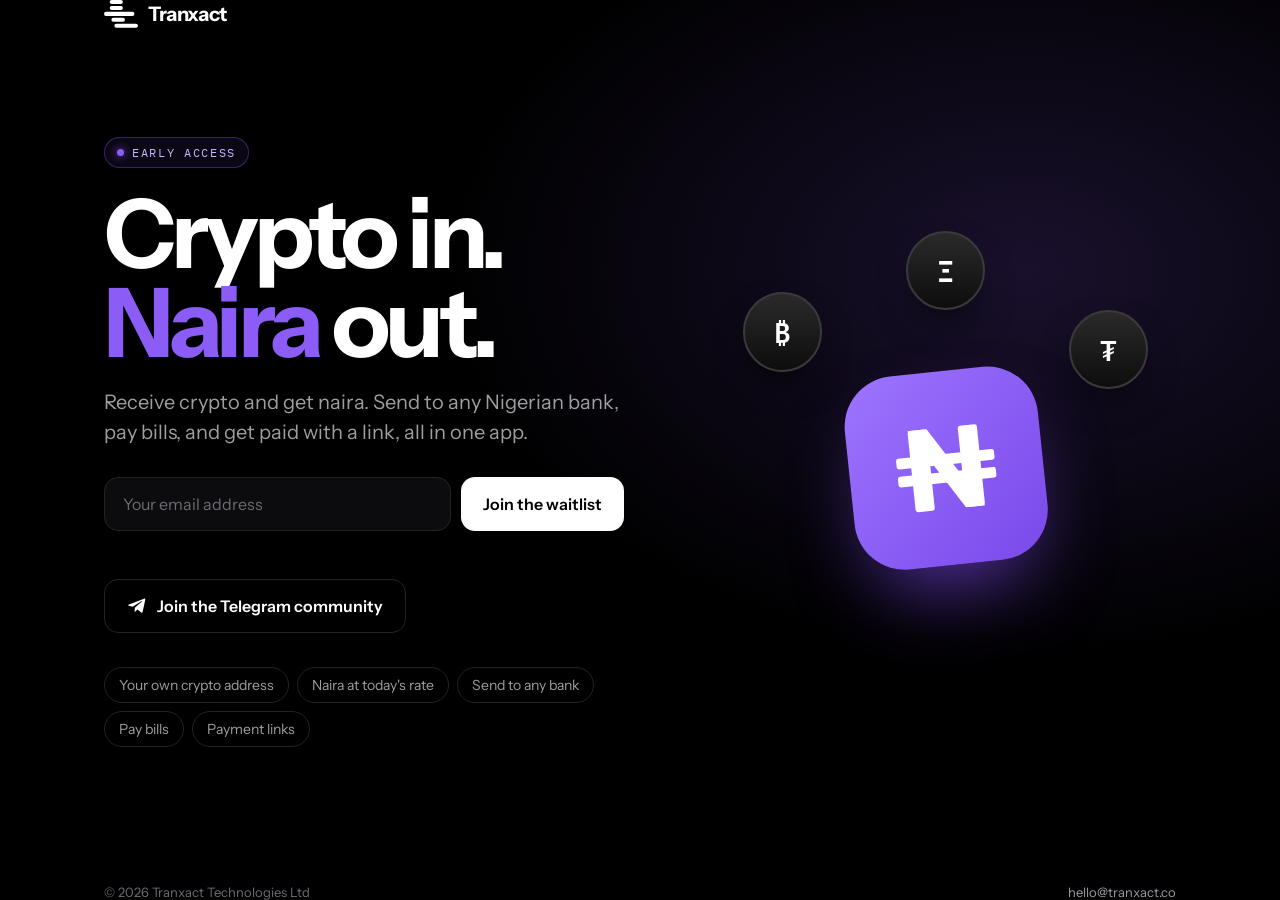
==== commit 4a8a4a28: "Add files via upload" ====
--- a/index.html
+++ b/index.html
@@ -66,24 +66,6 @@
   .c3{right:4%;top:20%;animation:drop 4.5s ease-in-out 1s infinite}
   @keyframes drop{0%,100%{transform:translateY(0)}50%{transform:translateY(-10px)}}
   @keyframes bob{0%,100%{transform:translate(-50%,-50%) rotate(-6deg)}50%{transform:translate(-50%,-52%) rotate(-4deg)}}
-  .watch{display:inline-flex;align-items:center;gap:10px;margin-top:16px;color:var(--ink);background:none;border:0;padding:0;font-size:15px;font-weight:600;cursor:pointer}
-  .watch .pl{width:34px;height:34px;border-radius:50%;background:var(--purple);display:grid;place-items:center;box-shadow:0 0 20px rgba(139,92,246,.5)}
-  .watch .pl svg{margin-left:2px}
-  .watch span.t{border-bottom:1px solid rgba(255,255,255,.25)}
-  .how{padding-block:20px 70px}
-  .how h3{font-size:clamp(30px,4vw,44px);letter-spacing:-.04em;margin:0 0 6px}
-  .how p{color:var(--soft);margin:0 0 22px;font-size:17px}
-  .vid{position:relative;width:100%;border-radius:20px;overflow:hidden;border:1px solid var(--line);background:#0c0c0e;cursor:pointer;aspect-ratio:16/9}
-  .vid img{width:100%;height:100%;object-fit:cover;display:block}
-  .vid .big{position:absolute;inset:0;display:grid;place-items:center;background:linear-gradient(transparent 60%,rgba(0,0,0,.35))}
-  .vid .big i{width:84px;height:84px;border-radius:50%;background:var(--purple);display:grid;place-items:center;box-shadow:0 10px 40px rgba(139,92,246,.6);transition:transform .15s}
-  .vid:hover .big i{transform:scale(1.06)}
-  .vid video{width:100%;height:100%;display:block;background:#000}
-  .modal{position:fixed;inset:0;z-index:50;background:rgba(0,0,0,.88);display:none;align-items:center;justify-content:center;padding:16px}
-  .modal.on{display:flex}
-  .modal video{width:min(100%,1100px);max-height:86vh;border-radius:16px;background:#000}
-  .modal .x{position:absolute;top:max(16px,env(safe-area-inset-top));right:16px;width:44px;height:44px;border-radius:50%;border:1px solid #333;background:#111;color:#fff;font-size:22px;cursor:pointer}
-  @media (max-width:860px){.vid{aspect-ratio:1/1}.modal video{width:100%}}
   footer{padding:28px 0;color:#6b6b73;font-size:13px;display:flex;justify-content:space-between;gap:12px;flex-wrap:wrap}
   footer a{color:#9a9aa3;text-decoration:none}
   @media (max-width:860px){
@@ -129,8 +111,6 @@
         Join the Telegram community
       </a>
 
-      <div><button class="watch" type="button" id="watch"><span class="pl"><svg width="14" height="14" viewBox="0 0 24 24" fill="#fff"><path d="M6 4l14 8-14 8z"/></svg></span><span class="t">Watch the 45-second tour</span></button></div>
-
       <ul class="points">
         <li>Your own crypto address</li><li>Naira at today's rate</li><li>Send to any bank</li><li>Pay bills</li><li>Payment links</li>
       </ul>
@@ -142,17 +122,6 @@
     </div>
   </section>
 </main>
-
-<section class="wrap how" id="how">
-  <h3>See how it works</h3>
-  <p>A 45-second tour of the app.</p>
-  <div class="vid" id="vid" role="button" tabindex="0" aria-label="Play the Tranxact tour video">
-    <img id="poster" alt="" loading="lazy">
-    <div class="big"><i><svg width="30" height="30" viewBox="0 0 24 24" fill="#fff"><path d="M7 4l14 8-14 8z"/></svg></i></div>
-  </div>
-</section>
-
-<div class="modal" id="modal" role="dialog" aria-modal="true" aria-label="Tranxact tour"><button class="x" id="x" aria-label="Close">×</button><video id="mv" controls playsinline preload="none"></video></div>
 
 <footer class="wrap">
   <span>© <span id="y"></span> Tranxact Technologies Ltd</span>
@@ -167,27 +136,6 @@
 
   document.getElementById('y').textContent = new Date().getFullYear();
   ['tg1', 'tg2'].forEach(id => document.getElementById(id).href = TELEGRAM_LINK);
-
-  // ---- Tour video: square on phones, widescreen on bigger screens. Nothing downloads until someone taps play. ----
-  const small = window.matchMedia('(max-width: 860px)').matches;
-  const VIDEO = small ? 'media/tour-1x1.mp4' : 'media/tour-16x9.mp4';
-  const POSTER = small ? 'media/tour-1x1.jpg' : 'media/tour-16x9.jpg';
-  document.getElementById('poster').src = POSTER;
-  const vid = document.getElementById('vid');
-  const playInline = () => {
-    if (vid.querySelector('video')) return;
-    vid.innerHTML = '';
-    const v = document.createElement('video'); v.src = VIDEO; v.controls = true; v.playsInline = true; v.autoplay = true; v.poster = POSTER;
-    vid.appendChild(v); v.play().catch(() => {});
-  };
-  vid.addEventListener('click', playInline);
-  vid.addEventListener('keydown', (ev) => { if (ev.key === 'Enter' || ev.key === ' ') { ev.preventDefault(); playInline(); } });
-  const modal = document.getElementById('modal'), mv = document.getElementById('mv');
-  const close = () => { mv.pause(); modal.classList.remove('on'); };
-  document.getElementById('watch').addEventListener('click', () => { if (!mv.src) { mv.src = VIDEO; mv.poster = POSTER; } modal.classList.add('on'); mv.currentTime = 0; mv.play().catch(() => {}); });
-  document.getElementById('x').addEventListener('click', close);
-  modal.addEventListener('click', (ev) => { if (ev.target === modal) close(); });
-  document.addEventListener('keydown', (ev) => { if (ev.key === 'Escape') close(); });
 
   const f = document.getElementById('f'), e = document.getElementById('email'), b = document.getElementById('b'), m = document.getElementById('m');
   f.addEventListener('submit', async (ev) => {
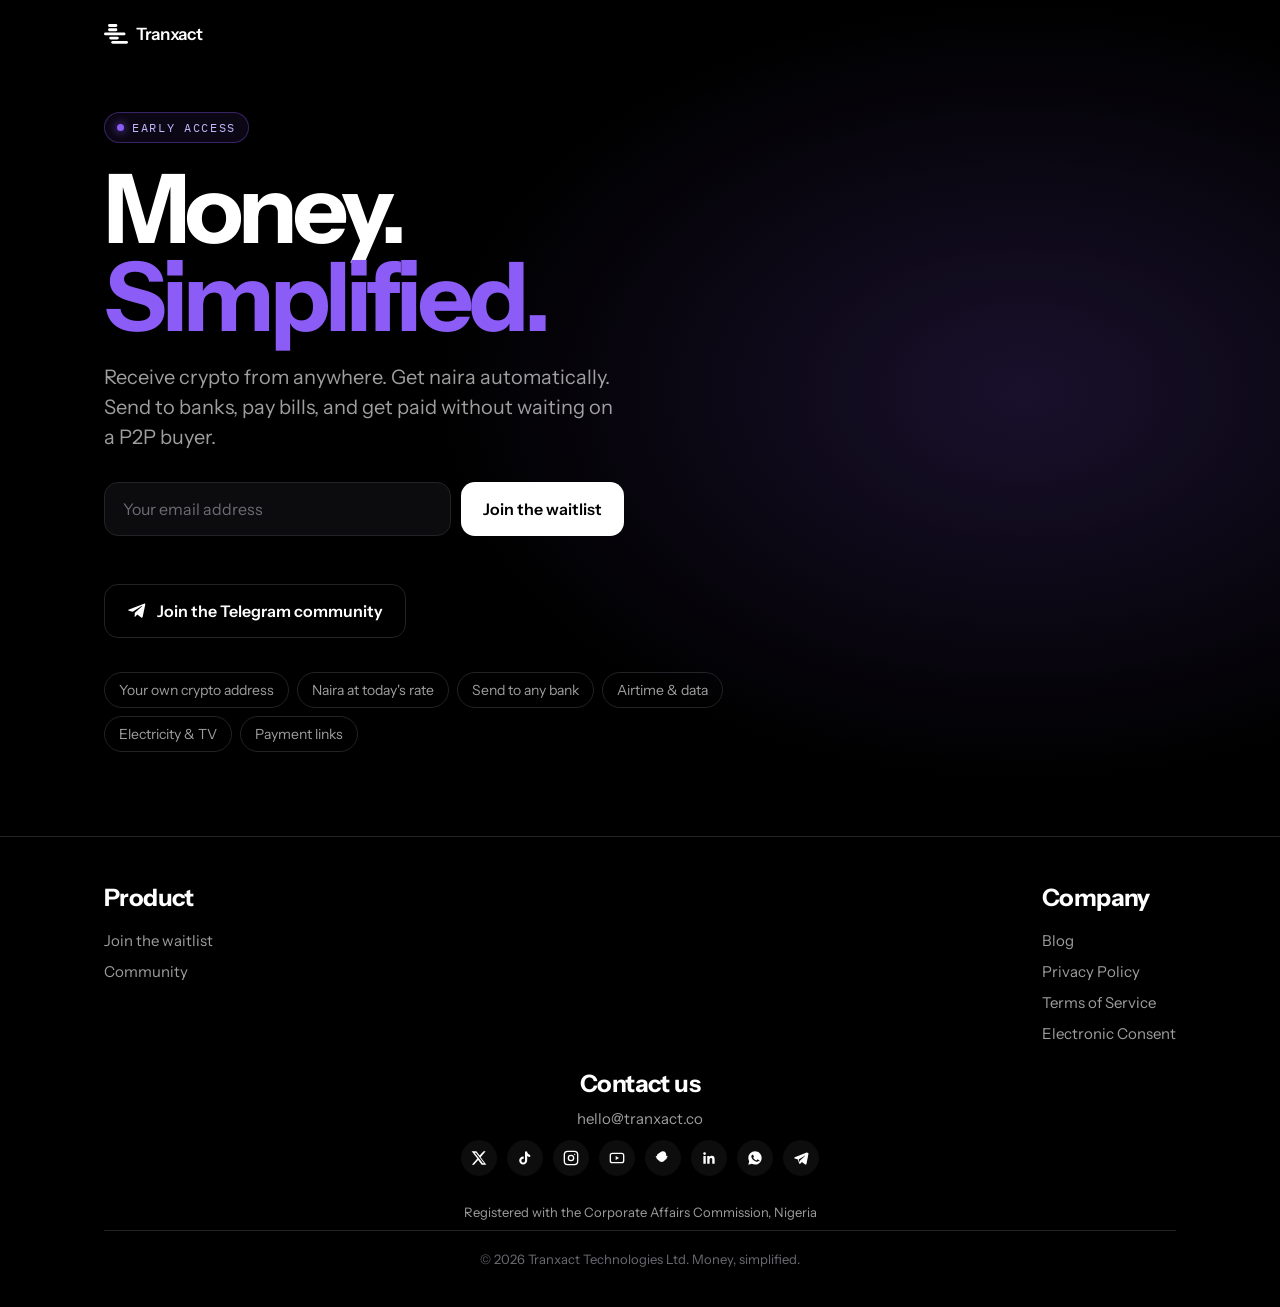
==== commit b5c2c352: "Add files via upload" ====
--- a/index.html
+++ b/index.html
@@ -3,10 +3,10 @@
 <head>
 <meta charset="utf-8">
 <meta name="viewport" content="width=device-width, initial-scale=1, viewport-fit=cover">
-<title>Tranxact | Crypto in. Naira out.</title>
-<meta name="description" content="Receive crypto, get naira, send to any Nigerian bank, pay bills and get paid with a link, all in one app. Join the waitlist.">
-<meta property="og:title" content="Tranxact | Crypto in. Naira out.">
-<meta property="og:description" content="Receive crypto, get naira, send, pay bills and get paid with a link. Join the waitlist.">
+<title>Tranxact | Money, Simplified.</title>
+<meta name="description" content="Money, simplified. Receive crypto, get naira automatically. Send, pay bills, and get paid from one Tranxact balance. Join the waitlist.">
+<meta property="og:title" content="Tranxact | Money, Simplified.">
+<meta property="og:description" content="Money, simplified. Receive crypto, get naira automatically. Send, pay bills, and get paid from one Tranxact balance.">
 <meta property="og:image" content="https://app.tranxact.co/icon-512.png">
 <meta property="og:url" content="https://tranxact.co">
 <meta name="twitter:card" content="summary">
@@ -26,10 +26,10 @@
   body{min-height:100vh;min-height:100dvh;display:flex;flex-direction:column;
     background:radial-gradient(900px 600px at 80% 30%, rgba(139,92,246,.18), transparent 65%), var(--bg)}
   .wrap{width:100%;max-width:1120px;margin:0 auto;padding:0 24px}
-  header{padding:28px 0}
-  .brand{display:inline-flex;align-items:center;gap:10px;color:var(--ink);text-decoration:none;font-weight:700;font-size:20px;letter-spacing:-.02em}
+  header.wrap{padding-top:calc(24px + env(safe-area-inset-top));padding-bottom:8px}
+  .brand{display:inline-flex;align-items:center;gap:8px;color:var(--ink);text-decoration:none;font-weight:600;font-size:17px;letter-spacing:-.02em}
   main{flex:1;display:flex;align-items:center}
-  .hero{display:grid;grid-template-columns:1.1fr .9fr;gap:48px;align-items:center;padding:24px 0 56px}
+  .hero{max-width:640px;padding:56px 0 64px}
   .eyebrow{display:inline-flex;align-items:center;gap:8px;font-family:var(--mono);font-size:12px;letter-spacing:.14em;text-transform:uppercase;color:#c4b5fd;
     border:1px solid rgba(139,92,246,.35);background:rgba(139,92,246,.08);padding:7px 12px;border-radius:999px;margin-bottom:22px}
   .eyebrow i{width:7px;height:7px;border-radius:50%;background:var(--purple);box-shadow:0 0 10px var(--purple)}
@@ -54,44 +54,44 @@
   .small{font-size:13px;color:#6b6b73;margin-top:16px}
   .points{list-style:none;padding:0;margin:34px 0 0;display:flex;flex-wrap:wrap;gap:8px}
   .points li{font-size:14px;color:var(--soft);border:1px solid var(--line);border-radius:999px;padding:8px 14px}
-  /* art */
-  .art{position:relative;aspect-ratio:1;max-width:440px;width:100%;justify-self:center}
-  .tile{position:absolute;left:50%;top:56%;width:44%;aspect-ratio:1;transform:translate(-50%,-50%) rotate(-6deg);border-radius:26%;
-    background:linear-gradient(135deg,#9d74ff,#7A49EA);box-shadow:0 40px 80px -24px rgba(122,73,234,.7);display:grid;place-items:center;animation:bob 6s ease-in-out infinite}
-  .tile svg{width:62%}
-  .coin{position:absolute;width:18%;aspect-ratio:1;border-radius:50%;background:linear-gradient(#2a2a2a,#0d0d0d);border:2px solid #3a3a3a;display:grid;place-items:center;
-    font-family:var(--mono);font-weight:600;font-size:clamp(18px,3vw,28px);color:#fff;box-shadow:0 18px 40px -14px rgba(0,0,0,.8)}
-  .c1{left:4%;top:16%;animation:drop 4.5s ease-in-out infinite}
-  .c2{left:41%;top:2%;animation:drop 4.5s ease-in-out .5s infinite}
-  .c3{right:4%;top:20%;animation:drop 4.5s ease-in-out 1s infinite}
-  @keyframes drop{0%,100%{transform:translateY(0)}50%{transform:translateY(-10px)}}
-  @keyframes bob{0%,100%{transform:translate(-50%,-50%) rotate(-6deg)}50%{transform:translate(-50%,-52%) rotate(-4deg)}}
-  footer{padding:28px 0;color:#6b6b73;font-size:13px;display:flex;justify-content:space-between;gap:12px;flex-wrap:wrap}
-  footer a{color:#9a9aa3;text-decoration:none}
+  footer{border-top:1px solid var(--line);padding:48px 0 40px;margin-top:20px}
+  .footer-inner{display:flex;justify-content:space-between;align-items:flex-start;gap:28px 16px;margin-bottom:28px}
+  .footer-col{display:flex;flex-direction:column;gap:12px;font-size:15px}
+  .footer-col a{color:var(--soft);text-decoration:none}.footer-col a:hover{color:var(--ink)}
+  .footer-col:last-child{margin-left:auto}
+  .footer-h,.footer-h2{font-size:24px;font-weight:700;letter-spacing:-.025em;color:var(--ink);line-height:1.1}
+  .footer-h{margin-bottom:8px}
+  .footer-contact-block{display:flex;flex-direction:column;align-items:center;text-align:center;gap:12px;margin:12px 0 28px}
+  .footer-mail{font-size:15px;color:var(--soft);text-decoration:none}.footer-mail:hover{color:var(--purple)}
+  .footer-socials{display:flex;gap:10px;flex-wrap:wrap;justify-content:center}
+  .footer-socials a{width:36px;height:36px;border-radius:50%;background:#0d0d0d;border:1px solid #0d0d0d;display:flex;align-items:center;justify-content:center;color:#fff;transition:background .2s,transform .2s}
+  .footer-socials a:hover{background:var(--purple);transform:translateY(-2px)}
+  .footer-socials a svg{width:16px;height:16px}
+  .footer-legal{text-align:center;font-size:13px;color:var(--soft);margin-bottom:10px}
+  .footer-copy{font-size:13px;color:#6b6b73;padding-top:20px;border-top:1px solid var(--line);text-align:center}
+  @media (max-width:420px){.footer-socials{gap:7px}.footer-socials a{width:34px;height:34px}}
   @media (max-width:860px){
-    .hero{grid-template-columns:1fr;gap:20px;padding-top:4px}
-    .art{max-width:300px;order:-1}
+    .hero{padding-top:40px}
     form{flex-direction:column}
     button{width:100%}
     .tg{width:100%}
   }
-  @media (prefers-reduced-motion:reduce){.tile,.coin{animation:none}}
 </style>
 </head>
 <body>
 <header class="wrap">
   <a class="brand" href="/" aria-label="Tranxact home">
-    <svg width="34" height="28" viewBox="0 0 286 236" aria-hidden="true" fill="#fff"><rect x="48" y="0" width="111" height="34" rx="17"/><rect x="48" y="50" width="111" height="34" rx="17"/><rect x="0" y="100" width="256" height="34" rx="17"/><rect x="62" y="150" width="114" height="34" rx="17"/><rect x="87" y="200" width="199" height="34" rx="17"/></svg>
+    <svg width="24" height="20" viewBox="0 0 286 236" aria-hidden="true" fill="#fff"><rect x="48" y="0" width="111" height="34" rx="17"/><rect x="48" y="50" width="111" height="34" rx="17"/><rect x="0" y="100" width="256" height="34" rx="17"/><rect x="62" y="150" width="114" height="34" rx="17"/><rect x="87" y="200" width="199" height="34" rx="17"/></svg>
     Tranxact
   </a>
 </header>
 
 <main class="wrap">
-  <section class="hero">
+  <section class="hero" id="join">
     <div>
       <div class="eyebrow"><i></i>Early access</div>
-      <h1>Crypto in.<br><em>Naira</em> out.</h1>
-      <p class="lead">Receive crypto and get naira. Send to any Nigerian bank, pay bills, and get paid with a link, all in one app.</p>
+      <h1>Money.<br><em>Simplified.</em></h1>
+      <p class="lead">Receive crypto from anywhere. Get naira automatically. Send to banks, pay bills, and get paid without waiting on a P2P buyer.</p>
 
       <form id="f" novalidate>
         <label for="email" style="position:absolute;left:-9999px">Email address</label>
@@ -112,20 +112,45 @@
       </a>
 
       <ul class="points">
-        <li>Your own crypto address</li><li>Naira at today's rate</li><li>Send to any bank</li><li>Pay bills</li><li>Payment links</li>
+        <li>Your own crypto address</li><li>Naira at today's rate</li><li>Send to any bank</li><li>Airtime &amp; data</li><li>Electricity &amp; TV</li><li>Payment links</li>
       </ul>
     </div>
 
-    <div class="art" aria-hidden="true">
-      <div class="coin c1">₿</div><div class="coin c2">Ξ</div><div class="coin c3">₮</div>
-      <div class="tile"><svg viewBox="0 0 100 100"><g fill="#fff"><rect x="21" y="16" width="16" height="68" rx="2"/><rect x="63" y="16" width="16" height="68" rx="2"/><polygon points="21,16 37,16 79,84 63,84"/><rect x="9" y="38" width="82" height="9" rx="2"/><rect x="9" y="53" width="82" height="9" rx="2"/></g></svg></div>
-    </div>
   </section>
 </main>
 
-<footer class="wrap">
-  <span>© <span id="y"></span> Tranxact Technologies Ltd</span>
-  <a href="mailto:hello@tranxact.co">hello@tranxact.co</a>
+<footer>
+  <div class="wrap">
+    <div class="footer-inner">
+      <nav class="footer-col" aria-label="Product">
+        <div class="footer-h">Product</div>
+        <a href="#join">Join the waitlist</a>
+        <a href="https://t.me/tranxacters" target="_blank" rel="noopener">Community</a>
+      </nav>
+      <nav class="footer-col" aria-label="Company">
+        <div class="footer-h">Company</div>
+        <a href="/blog/">Blog</a>
+        <a href="/privacy.html">Privacy Policy</a>
+        <a href="/terms.html">Terms of Service</a>
+        <a href="/esign.html">Electronic Consent</a>
+      </nav>
+    </div>
+    <div class="footer-contact-block">
+      <div class="footer-h2">Contact us</div>
+      <a class="footer-mail" href="mailto:hello@tranxact.co">hello@tranxact.co</a>
+      <div class="footer-socials">
+        <a href="https://x.com/tranxactng" target="_blank" rel="noopener" aria-label="X"><svg viewBox="0 0 24 24" fill="currentColor" stroke="none"><path d="M18.9 2H22l-7.6 8.7L23 22h-6.9l-5.4-6.9L4.5 22H1.3l8.2-9.3L1 2h7l4.9 6.3L18.9 2zm-1.2 18h1.9L7.4 4H5.4l12.3 16z"/></svg></a>
+        <a href="https://tiktok.com/@tranxact" target="_blank" rel="noopener" aria-label="TikTok"><svg viewBox="0 0 24 24" fill="currentColor" stroke="none"><path d="M16.6 5.8c-.9-.9-1.4-2.1-1.4-3.4h-3.2v13.6c0 1.5-1.2 2.7-2.7 2.7s-2.7-1.2-2.7-2.7 1.2-2.7 2.7-2.7c.3 0 .6 0 .8.1V10c-.3 0-.5-.1-.8-.1-3.3 0-6 2.7-6 6s2.7 6 6 6 6-2.7 6-6V9.1c1.3.9 2.8 1.5 4.5 1.5V7.4c-1.2 0-2.3-.5-3.2-1.6z"/></svg></a>
+        <a href="https://instagram.com/tranxactng" target="_blank" rel="noopener" aria-label="Instagram"><svg viewBox="0 0 24 24" fill="none" stroke="currentColor" stroke-width="2" stroke-linecap="round" stroke-linejoin="round"><rect x="2" y="2" width="20" height="20" rx="5"/><circle cx="12" cy="12" r="4"/><circle cx="17.5" cy="6.5" r="1" fill="currentColor" stroke="none"/></svg></a>
+        <a href="https://youtube.com/@tranxact" target="_blank" rel="noopener" aria-label="YouTube"><svg viewBox="0 0 24 24" fill="none" stroke="currentColor" stroke-width="2" stroke-linecap="round" stroke-linejoin="round"><rect x="2" y="5" width="20" height="14" rx="3"/><polygon points="10 9 15 12 10 15 10 9" fill="currentColor" stroke="none"/></svg></a>
+        <a href="https://snapchat.com/add/tranxact" target="_blank" rel="noopener" aria-label="Snapchat"><svg viewBox="0 0 24 24" fill="currentColor" stroke="none"><path d="M12 2c3 0 4.6 2.2 4.7 4.8.1 1.2.1 1.6.2 1.8.2.3 1 .5 1.6.7.4.1.6.6.4 1-.1.3-.6.9-1.4 1.3.1.4.1.9-.1 1.4-.3.6-1 1-1.7 1.1-.2 1-1 1.7-2 2.1-.3 1-1.6 1.7-3.7 1.7s-3.4-.7-3.7-1.7c-1-.4-1.8-1.1-2-2.1-.7-.1-1.4-.5-1.7-1.1-.2-.5-.2-1-.1-1.4-.8-.4-1.3-1-1.4-1.3-.2-.4 0-.9.4-1 .6-.2 1.4-.4 1.6-.7.1-.2.1-.6.2-1.8C7.4 4.2 9 2 12 2z"/></svg></a>
+        <a href="https://www.linkedin.com/company/tranxact-technologies-ltd/" target="_blank" rel="noopener" aria-label="LinkedIn"><svg viewBox="0 0 24 24" fill="currentColor" stroke="none"><path d="M20.45 20.45h-3.56v-5.57c0-1.33-.03-3.04-1.85-3.04-1.86 0-2.14 1.45-2.14 2.94v5.67H9.35V9h3.41v1.56h.05c.48-.9 1.64-1.85 3.37-1.85 3.6 0 4.27 2.37 4.27 5.45v6.29zM5.34 7.43a2.06 2.06 0 1 1 0-4.12 2.06 2.06 0 0 1 0 4.12zM7.12 20.45H3.56V9h3.56v11.45z"/></svg></a><a href="https://wa.me/2347058866702" target="_blank" rel="noopener" aria-label="WhatsApp"><svg viewBox="0 0 24 24" fill="currentColor" stroke="none"><path d="M12 2C6.5 2 2 6.5 2 12c0 1.8.5 3.5 1.3 5L2 22l5.2-1.3c1.4.8 3.1 1.2 4.8 1.2 5.5 0 10-4.5 10-10S17.5 2 12 2zm5.7 14.2c-.2.7-1.4 1.3-2 1.4-.5.1-1.1.1-1.8-.1-.4-.1-.9-.3-1.6-.6-2.8-1.2-4.6-4-4.7-4.2-.1-.2-1.1-1.5-1.1-2.8s.7-2 1-2.3c.3-.3.6-.3.8-.3h.6c.2 0 .4 0 .6.5.2.5.7 1.8.8 1.9.1.1.1.3 0 .5-.1.2-.2.3-.3.5-.2.2-.3.3-.5.5-.2.2-.3.4-.1.7.2.3.8 1.3 1.7 2.1 1.2 1.1 2.2 1.4 2.5 1.6.3.2.5.1.7-.1.2-.2.8-.9 1-1.2.2-.3.4-.2.7-.1.3.1 1.7.8 2 1 .3.1.5.2.6.3.1.2.1.9-.1 1.6z"/></svg></a>
+        <a href="https://t.me/Tranxacters" target="_blank" rel="noopener" aria-label="Telegram"><svg viewBox="0 0 24 24" fill="currentColor" stroke="none"><path d="M21.5 3.5 2.7 10.9c-1.1.4-1.1 1.6 0 2l4.7 1.5 1.8 5.7c.2.7 1.1.9 1.6.4l2.6-2.5 4.9 3.6c.7.5 1.8.1 1.9-.7l3-15.1c.2-.9-.7-1.6-1.7-1.3zM8.5 14.2l9-5.7c.4-.3.8.2.4.5l-7.3 6.6-.3 3.1-1.6-4.5z"/></svg></a>
+      </div>
+    </div>
+    <div class="footer-legal">Registered with the Corporate Affairs Commission, Nigeria</div>
+    <div class="footer-copy">© <span id="y"></span> Tranxact Technologies Ltd. Money, simplified.</div>
+  </div>
 </footer>
 
 <script>
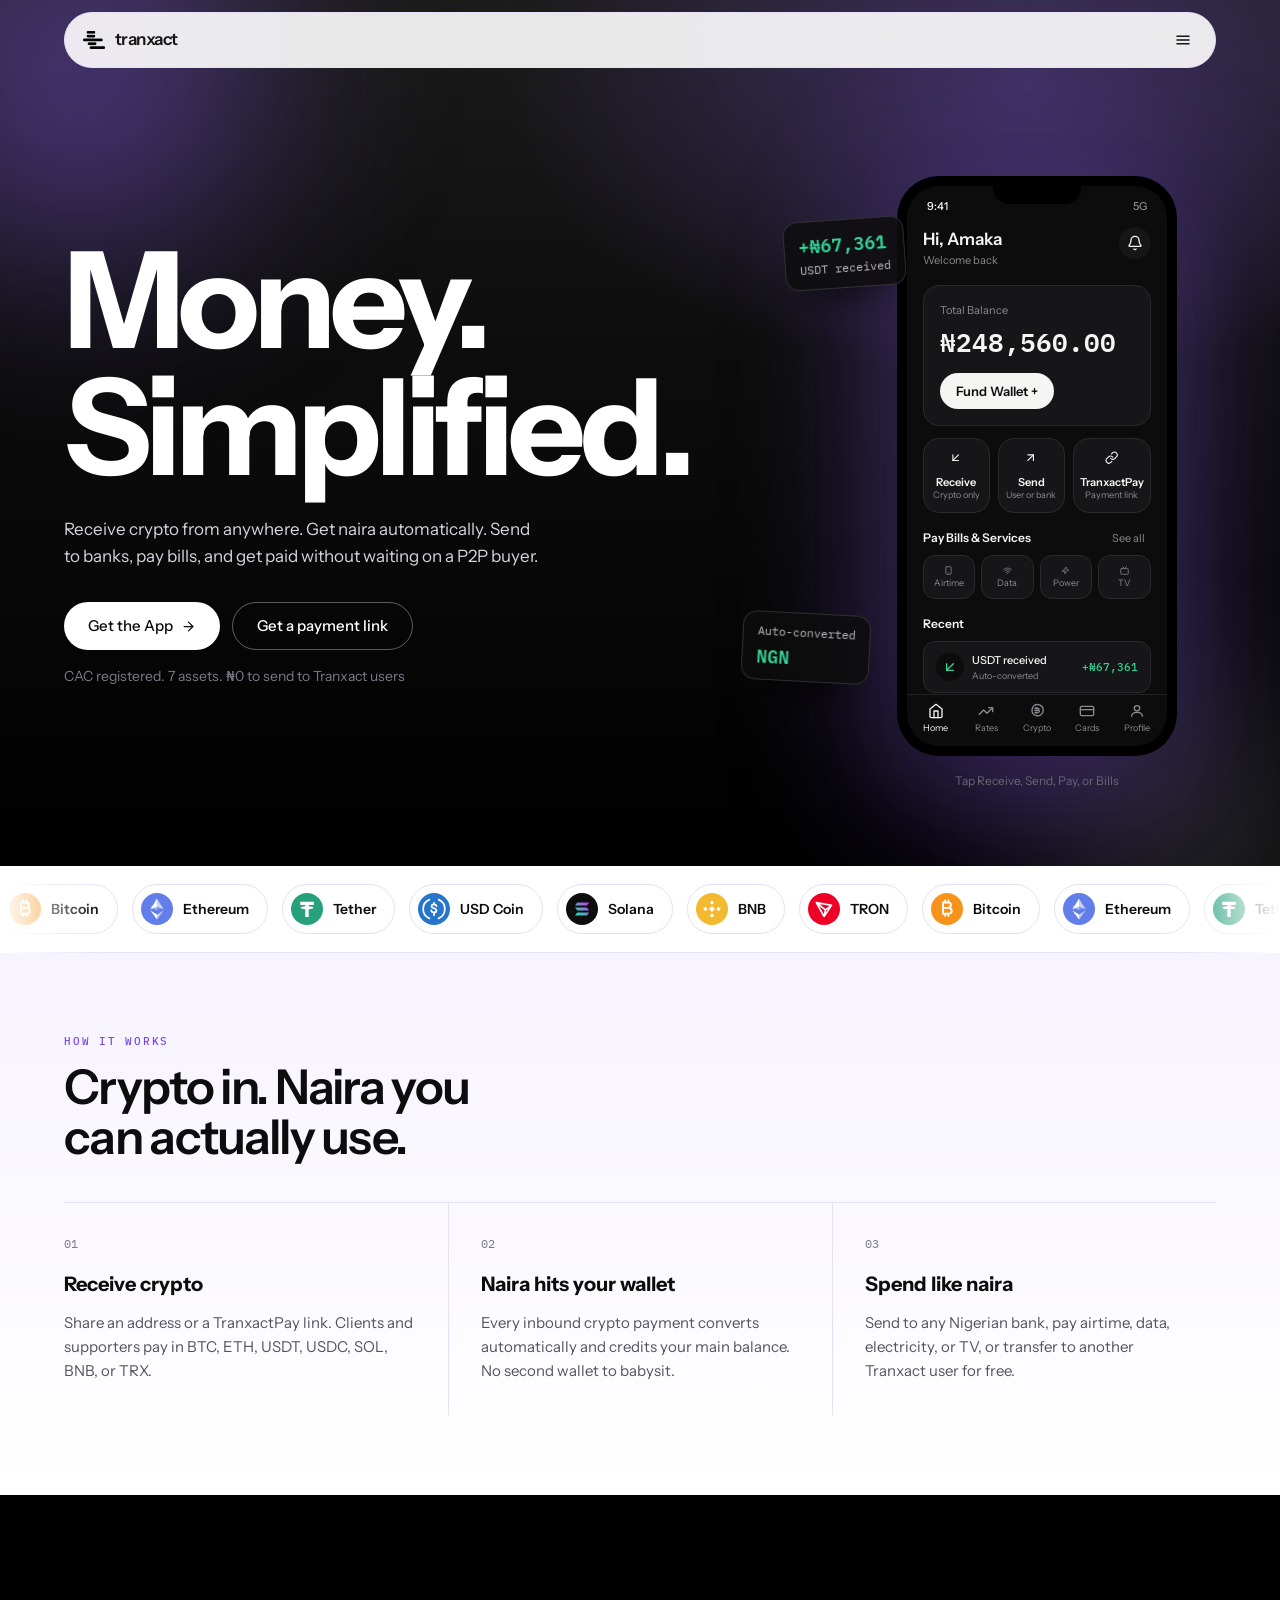
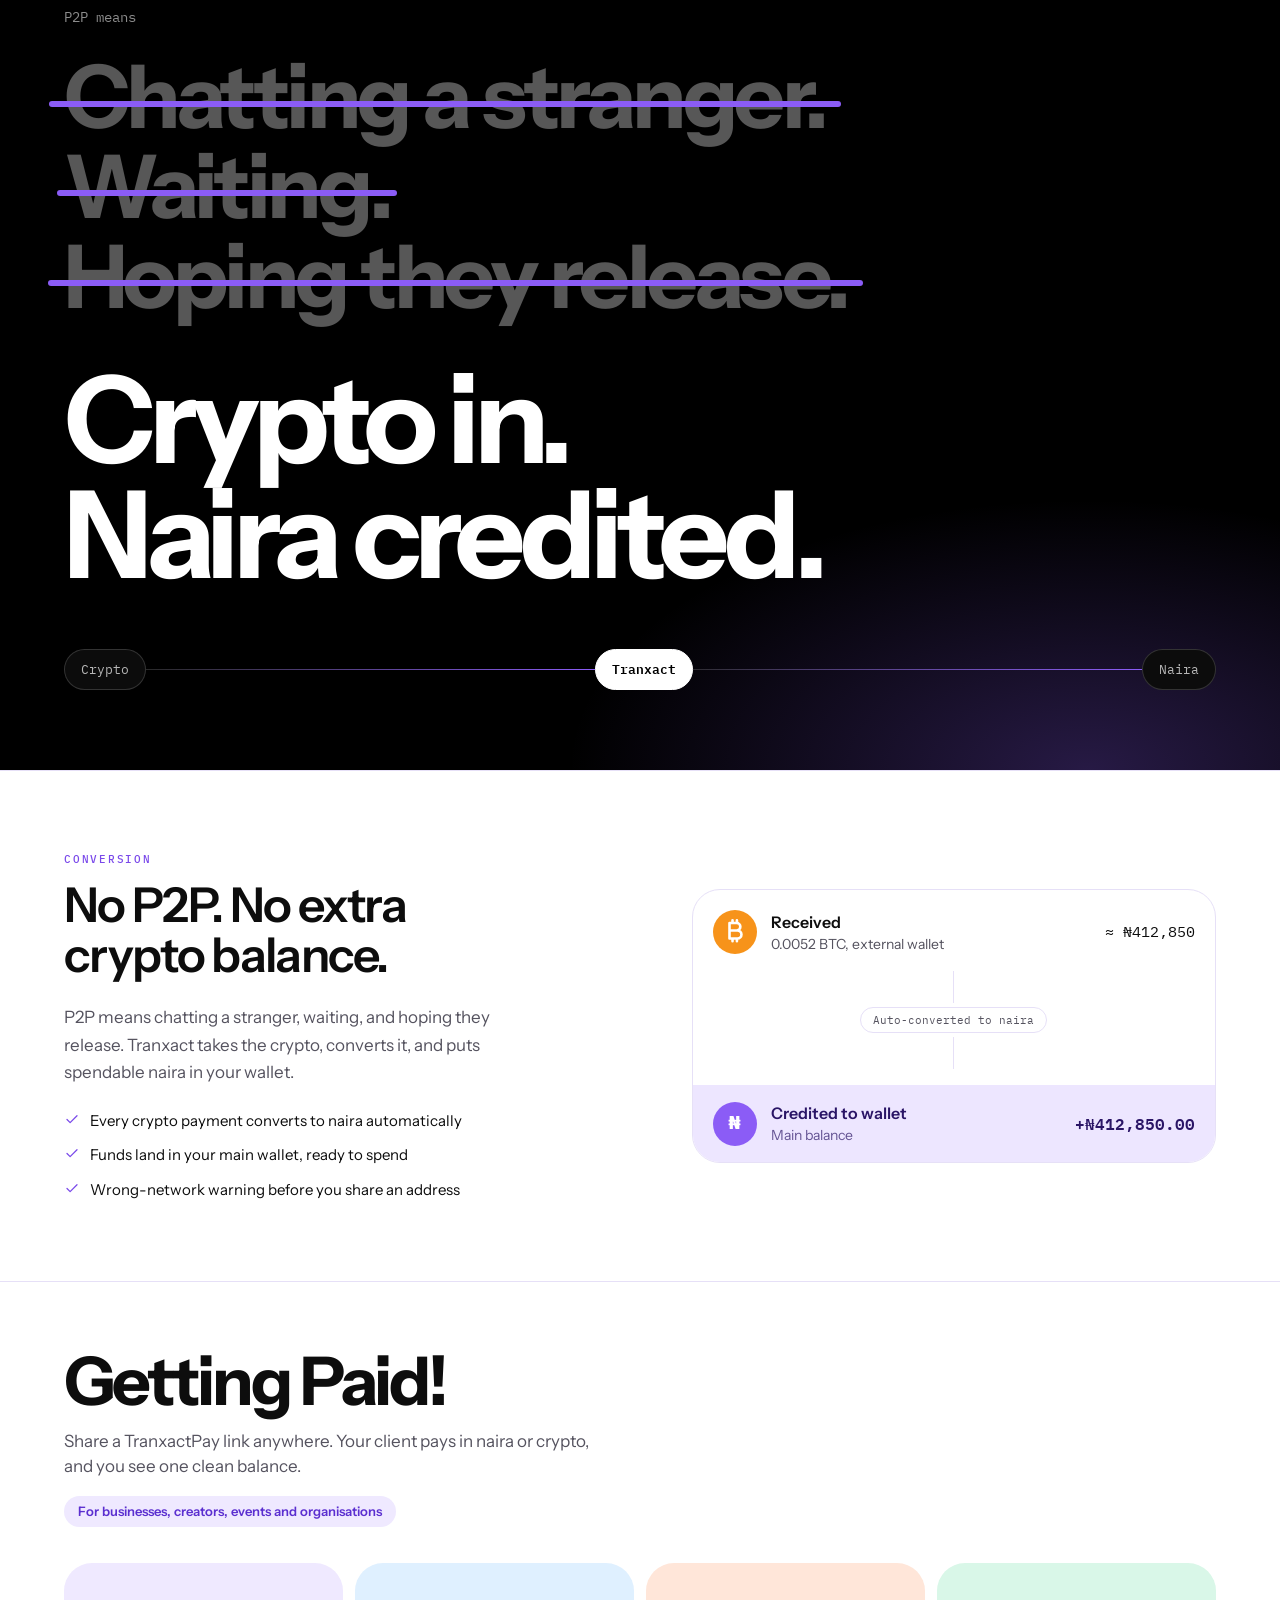
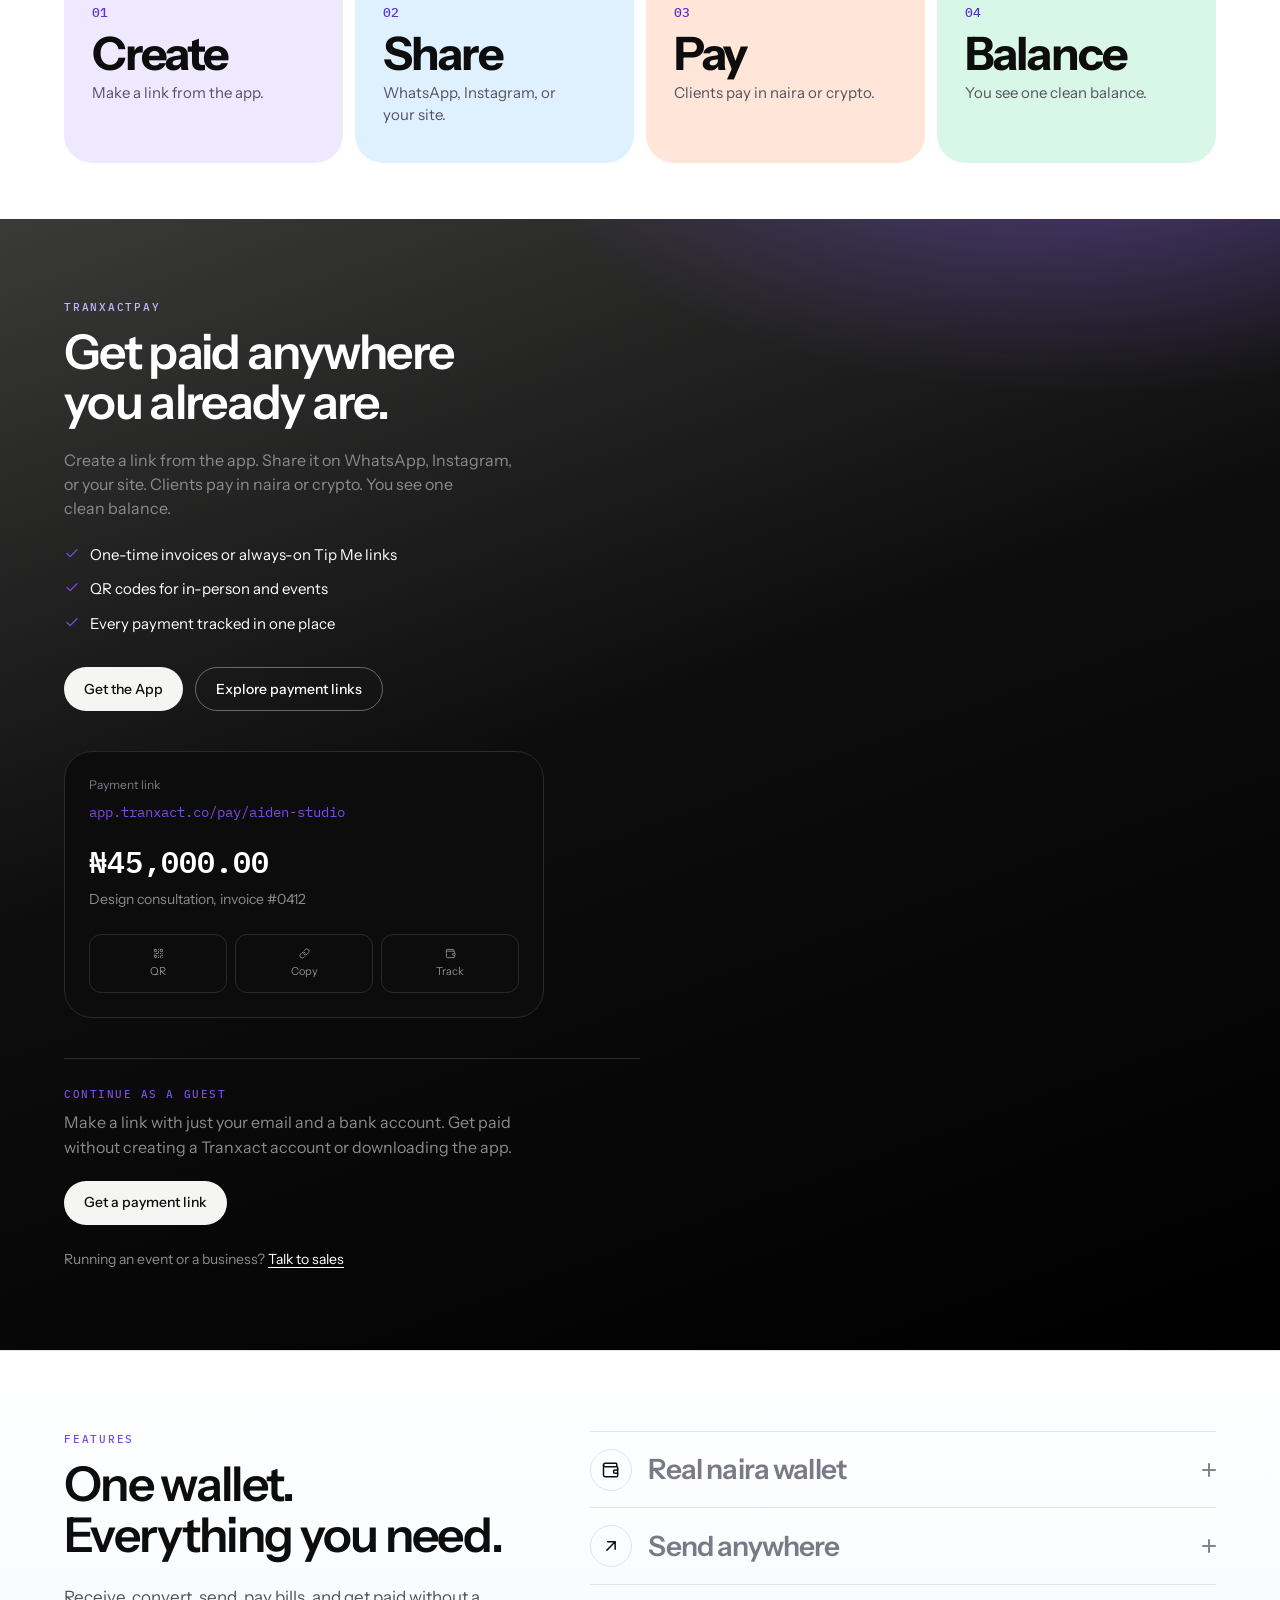
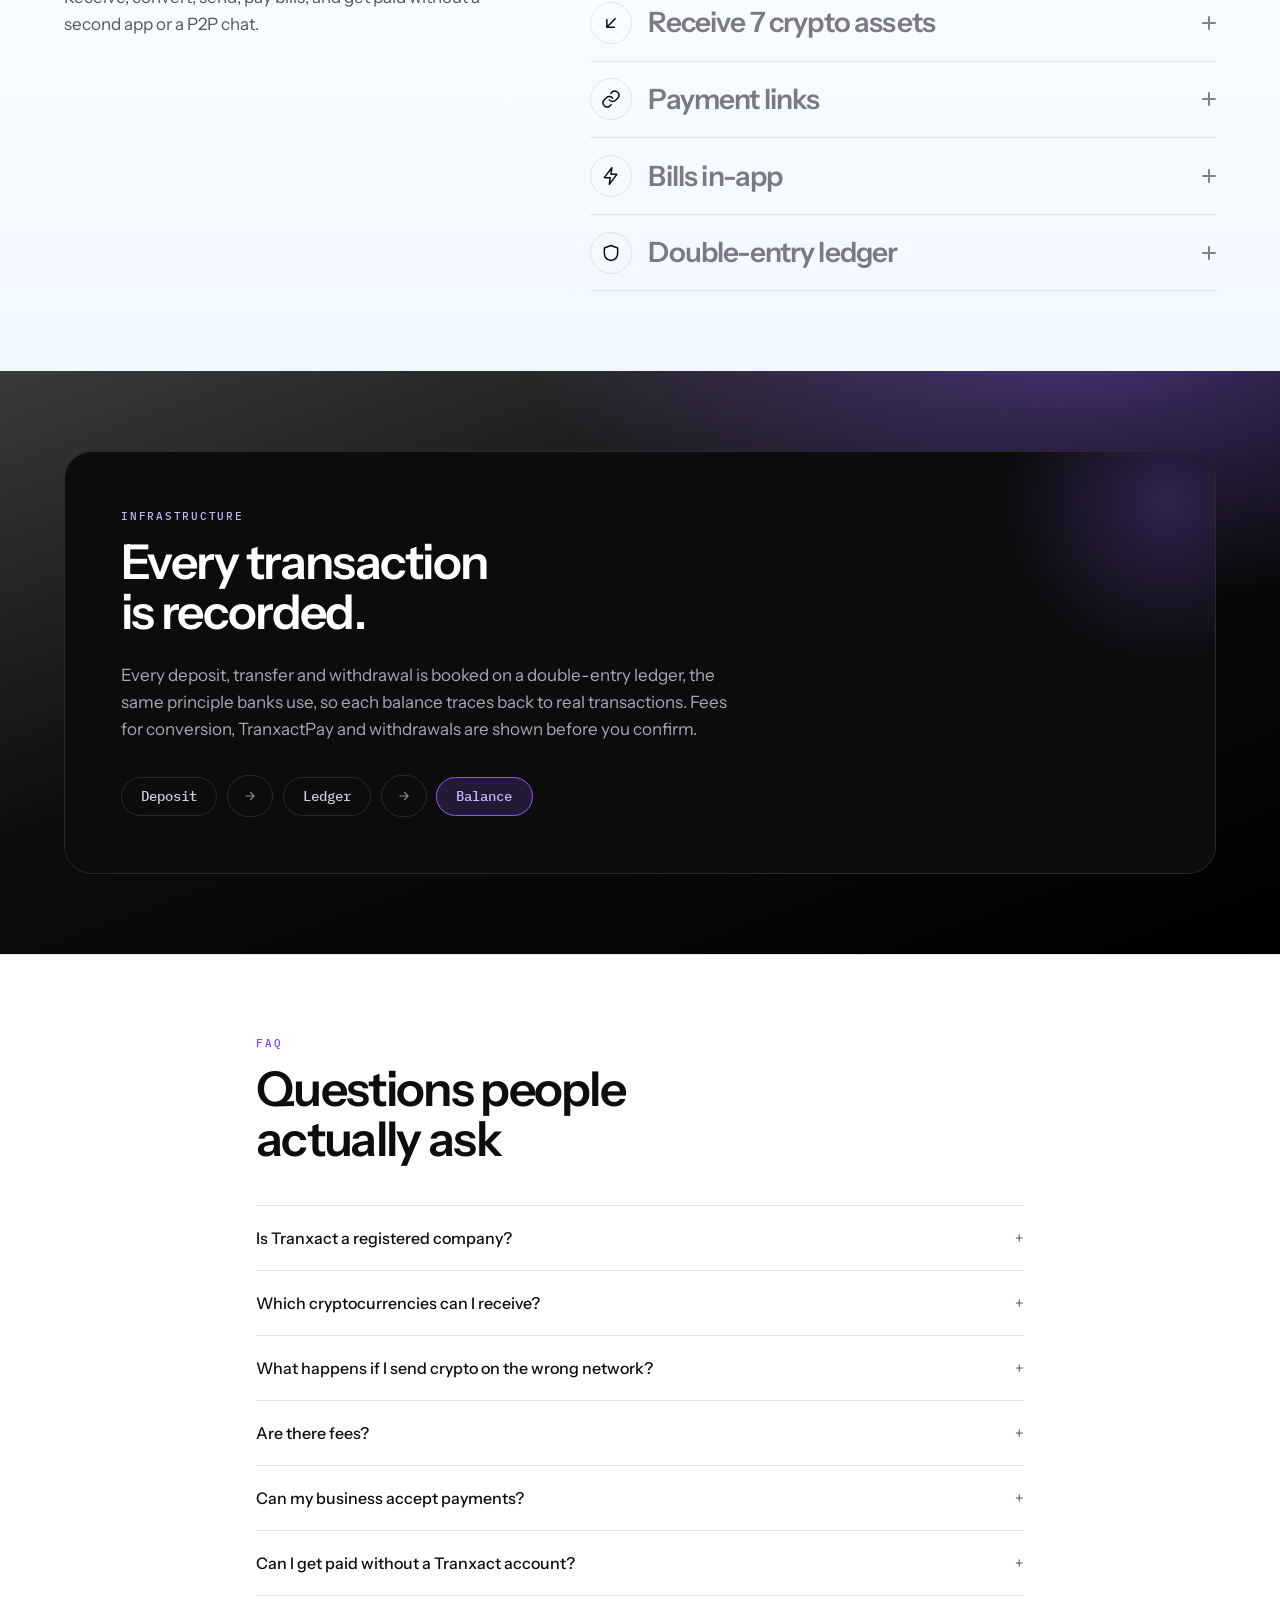
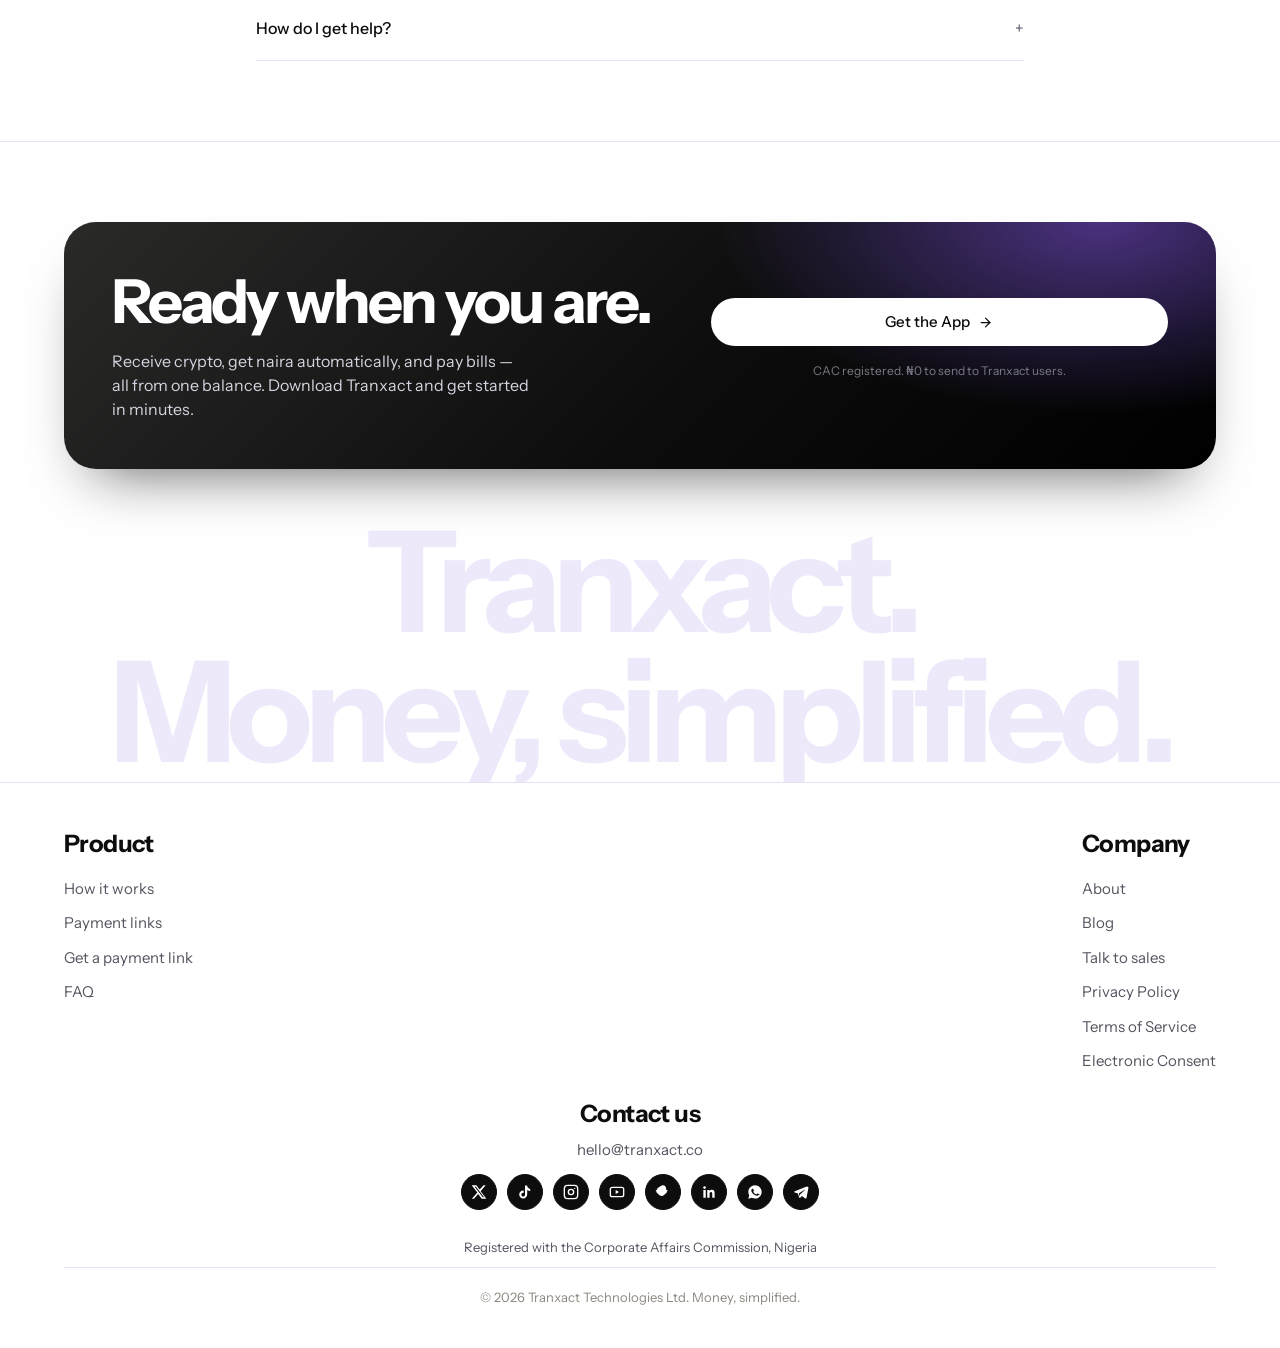
==== commit 9c01f9d7: "Add files via upload" ====
--- a/index.html
+++ b/index.html
@@ -1,135 +1,968 @@
-<!doctype html>
+<!DOCTYPE html>
 <html lang="en">
 <head>
 <meta charset="utf-8">
-<meta name="viewport" content="width=device-width, initial-scale=1, viewport-fit=cover">
+<meta name="color-scheme" content="light">
+<meta name="viewport" content="width=device-width, initial-scale=1">
 <title>Tranxact | Money, Simplified.</title>
-<meta name="description" content="Money, simplified. Receive crypto, get naira automatically. Send, pay bills, and get paid from one Tranxact balance. Join the waitlist.">
-<meta property="og:title" content="Tranxact | Money, Simplified.">
-<meta property="og:description" content="Money, simplified. Receive crypto, get naira automatically. Send, pay bills, and get paid from one Tranxact balance.">
-<meta property="og:image" content="https://app.tranxact.co/icon-512.png">
-<meta property="og:url" content="https://tranxact.co">
-<meta name="twitter:card" content="summary">
+<link rel="canonical" href="https://tranxact.co/">
+<meta property="og:site_name" content="Tranxact"><meta property="og:type" content="website"><meta property="og:url" content="https://tranxact.co/">
+<meta property="og:title" content="Tranxact | Money, Simplified."><meta property="og:description" content="Money, simplified. Receive crypto, get naira automatically. Send, pay bills, and get paid from one Tranxact balance, or get a payment link with no account.">
+<script type="application/ld+json">{"@context": "https://schema.org", "@type": "Organization", "name": "Tranxact", "legalName": "Tranxact Technologies Ltd", "url": "https://tranxact.co", "email": "hello@tranxact.co", "areaServed": "NG", "sameAs": ["https://x.com/tranxactng", "https://instagram.com/tranxactng", "https://www.linkedin.com/company/tranxact-technologies-ltd/", "https://tiktok.com/@tranxact", "https://youtube.com/@tranxact"]}</script>
+<script type="application/ld+json">{"@context": "https://schema.org", "@type": "FAQPage", "mainEntity": [{"@type": "Question", "name": "Is Tranxact a registered company?", "acceptedAnswer": {"@type": "Answer", "text": "Yes. Tranxact Technologies Ltd is registered with the Corporate Affairs Commission (CAC) in Nigeria."}}, {"@type": "Question", "name": "Which cryptocurrencies can I receive?", "acceptedAnswer": {"@type": "Answer", "text": "Seven, currently: BTC, ETH, BNB, USDT, USDC, TRX, and SOL. Whatever comes in is converted to naira automatically and credited to your main balance. No separate crypto wallet to manage."}}, {"@type": "Question", "name": "What happens if I send crypto on the wrong network?", "acceptedAnswer": {"@type": "Answer", "text": "Blockchain transactions can't be reversed once sent. If crypto is sent on a different network than the address was generated for, those funds may be permanently unrecoverable. Always double-check the network shown before sending. This is the most important thing to get right."}}, {"@type": "Question", "name": "Are there fees?", "acceptedAnswer": {"@type": "Answer", "text": "Sending money to other Tranxact users is free. Small fees apply to crypto conversion, TranxactPay transactions, and bank withdrawals. The exact amount is always shown before you confirm. Payment links without an account cost ₦100 per payment, plus the usual payout fee of ₦75 to ₦150 when we send the money to your bank."}}, {"@type": "Question", "name": "Can my business accept payments?", "acceptedAnswer": {"@type": "Answer", "text": "Yes. Create a payment link, a QR code, or a Tip Me link from the app and share it anywhere. Every payment lands directly in your Tranxact balance."}}, {"@type": "Question", "name": "Can I get paid without a Tranxact account?", "acceptedAnswer": {"@type": "Answer", "text": "Yes. Get a payment link with just your email and a Nigerian bank account. We confirm your email with a code and check the bank account name. People pay through the same secure TranxactPay checkout, and we email you and send the money to your bank. Without signing in, you can receive up to ₦200,000. Sign in to Tranxact with the same email to keep receiving, up to ₦1,000,000 before you verify your ID. Your username, links and payments are already in your account."}}, {"@type": "Question", "name": "How do I get help?", "acceptedAnswer": {"@type": "Answer", "text": "WhatsApp +234 705 886 6702, hello@tranxact.co, or X @tranxactng."}}]}</script>
+<meta property="og:image" content="https://tranxact.co/og-image.png"><meta property="og:image:width" content="1200"><meta property="og:image:height" content="630"><meta property="og:image:alt" content="Tranxact. Money, Simplified.">
+<meta name="twitter:card" content="summary_large_image"><meta name="twitter:image" content="https://tranxact.co/og-image.png"><meta name="twitter:title" content="Tranxact | Money, Simplified."><meta name="twitter:description" content="Money, simplified. Receive crypto, get naira automatically. Send, pay bills, and get paid from one Tranxact balance, or get a payment link with no account.">
+<meta name="description" content="Money, simplified. Receive crypto, get naira automatically. Send, pay bills, and get paid from one Tranxact balance, or get a payment link with no account.">
 <meta name="theme-color" content="#000000">
-<link rel="icon" type="image/png" href="https://app.tranxact.co/icon-192.png">
-<link rel="preconnect" href="https://fonts.googleapis.com"><link rel="preconnect" href="https://fonts.gstatic.com" crossorigin>
-<link href="https://fonts.googleapis.com/css2?family=Instrument+Sans:wght@400;500;600;700&family=IBM+Plex+Mono:wght@500;600&display=swap" rel="stylesheet">
-<style>
-  :root{
-    --bg:#000; --ink:#fff; --soft:rgba(255,255,255,.62); --line:#232327; --card:#0c0c0e;
-    --purple:#8B5CF6; --deep:#7A49EA;
-    --sans:"Instrument Sans",-apple-system,BlinkMacSystemFont,"Segoe UI",Roboto,sans-serif;
-    --mono:"IBM Plex Mono",ui-monospace,Menlo,monospace;
-  }
-  *{box-sizing:border-box}
-  html,body{margin:0;background:var(--bg);color:var(--ink);font-family:var(--sans);-webkit-font-smoothing:antialiased}
-  body{min-height:100vh;min-height:100dvh;display:flex;flex-direction:column;
-    background:radial-gradient(900px 600px at 80% 30%, rgba(139,92,246,.18), transparent 65%), var(--bg)}
-  .wrap{width:100%;max-width:1120px;margin:0 auto;padding:0 24px}
-  header.wrap{padding-top:calc(24px + env(safe-area-inset-top));padding-bottom:8px}
-  .brand{display:inline-flex;align-items:center;gap:8px;color:var(--ink);text-decoration:none;font-weight:600;font-size:17px;letter-spacing:-.02em}
-  main{flex:1;display:flex;align-items:center}
-  .hero{max-width:640px;padding:56px 0 64px}
-  .eyebrow{display:inline-flex;align-items:center;gap:8px;font-family:var(--mono);font-size:12px;letter-spacing:.14em;text-transform:uppercase;color:#c4b5fd;
-    border:1px solid rgba(139,92,246,.35);background:rgba(139,92,246,.08);padding:7px 12px;border-radius:999px;margin-bottom:22px}
-  .eyebrow i{width:7px;height:7px;border-radius:50%;background:var(--purple);box-shadow:0 0 10px var(--purple)}
-  h1{font-size:clamp(52px,8vw,96px);line-height:.92;letter-spacing:-.05em;margin:0 0 20px;font-weight:700}
-  h1 em{font-style:normal;color:var(--purple)}
-  .lead{font-size:clamp(17px,2vw,20px);line-height:1.5;color:var(--soft);max-width:520px;margin:0 0 30px}
-  form{display:flex;gap:10px;max-width:520px}
-  input[type=email]{flex:1;min-width:0;background:var(--card);border:1px solid var(--line);color:var(--ink);font:inherit;font-size:16px;
-    padding:16px 18px;border-radius:14px;outline:none;transition:border-color .2s}
-  input[type=email]:focus{border-color:var(--purple)}
-  input::placeholder{color:#6b6b73}
-  button,.tg{font:inherit;font-weight:600;font-size:16px;border:0;cursor:pointer;border-radius:14px;padding:16px 22px;white-space:nowrap;text-decoration:none;display:inline-flex;align-items:center;justify-content:center;gap:10px}
-  button{background:#fff;color:#000;transition:transform .1s,opacity .2s}
-  button:active{transform:scale(.98)} button[disabled]{opacity:.6;cursor:default}
-  .tg{background:transparent;color:var(--ink);border:1px solid var(--line);margin-top:14px}
-  .tg:hover{border-color:#3a3a40}
-  .msg{min-height:22px;margin:12px 0 0;font-size:14px;color:#f87171}
-  .done{display:none;max-width:520px;background:var(--card);border:1px solid var(--line);border-radius:18px;padding:22px}
-  .done h2{margin:0 0 6px;font-size:24px;letter-spacing:-.03em}
-  .done p{margin:0;color:var(--soft);line-height:1.5}
-  .done .tg{background:var(--purple);border-color:var(--purple);margin-top:18px}
-  .small{font-size:13px;color:#6b6b73;margin-top:16px}
-  .points{list-style:none;padding:0;margin:34px 0 0;display:flex;flex-wrap:wrap;gap:8px}
-  .points li{font-size:14px;color:var(--soft);border:1px solid var(--line);border-radius:999px;padding:8px 14px}
-  footer{border-top:1px solid var(--line);padding:48px 0 40px;margin-top:20px}
-  .footer-inner{display:flex;justify-content:space-between;align-items:flex-start;gap:28px 16px;margin-bottom:28px}
-  .footer-col{display:flex;flex-direction:column;gap:12px;font-size:15px}
-  .footer-col a{color:var(--soft);text-decoration:none}.footer-col a:hover{color:var(--ink)}
-  .footer-col:last-child{margin-left:auto}
-  .footer-h,.footer-h2{font-size:24px;font-weight:700;letter-spacing:-.025em;color:var(--ink);line-height:1.1}
-  .footer-h{margin-bottom:8px}
-  .footer-contact-block{display:flex;flex-direction:column;align-items:center;text-align:center;gap:12px;margin:12px 0 28px}
-  .footer-mail{font-size:15px;color:var(--soft);text-decoration:none}.footer-mail:hover{color:var(--purple)}
-  .footer-socials{display:flex;gap:10px;flex-wrap:wrap;justify-content:center}
-  .footer-socials a{width:36px;height:36px;border-radius:50%;background:#0d0d0d;border:1px solid #0d0d0d;display:flex;align-items:center;justify-content:center;color:#fff;transition:background .2s,transform .2s}
-  .footer-socials a:hover{background:var(--purple);transform:translateY(-2px)}
-  .footer-socials a svg{width:16px;height:16px}
-  .footer-legal{text-align:center;font-size:13px;color:var(--soft);margin-bottom:10px}
-  .footer-copy{font-size:13px;color:#6b6b73;padding-top:20px;border-top:1px solid var(--line);text-align:center}
-  @media (max-width:420px){.footer-socials{gap:7px}.footer-socials a{width:34px;height:34px}}
-  @media (max-width:860px){
-    .hero{padding-top:40px}
-    form{flex-direction:column}
-    button{width:100%}
-    .tg{width:100%}
-  }
+<link rel="icon" type="image/svg+xml" href="[data-uri]">
+<link rel="preconnect" href="https://fonts.googleapis.com">
+<link rel="preconnect" href="https://fonts.gstatic.com" crossorigin>
+<link rel="stylesheet" href="https://fonts.googleapis.com/css2?family=IBM+Plex+Mono:wght@400;500;600&family=Instrument+Sans:ital,wght@0,400;0,500;0,600;0,700;1,400&display=swap">
+<style>:root{
+  color-scheme: light;
+  --bg: #f3f1ea; --fg: #161513; --muted: #6d6a63; --subtle: #8c887f;
+  --surface: #fffcf6; --surface-2: #e8e4d9; --border: #d9d4c8;
+  --ink: #161513; --ink-fg: #f3f1ea; --teal: #224d5f; --teal-soft: #d9e7ee; --teal-fg: #0f2630;
+  --phone: #0c0c0d; --phone-elev: #161618; --phone-line: #2a2a2e; --phone-fg: #f5f5f4; --phone-muted: #8b8b90;
+  --danger: #c2413b; --btc: #f7931a;
+  --sans: "Instrument Sans", ui-sans-serif, system-ui, sans-serif;
+  --mono: "IBM Plex Mono", ui-monospace, Menlo, monospace;
+}/* One permanent look regardless of the visitor's device setting — every
+   variable pinned to the exact same cream/light value even when the OS is
+   in dark mode, so there's nothing left for a browser to auto-adapt. The
+   --phone-* variables are deliberately left out here: that's the app
+   mockup, which is supposed to stay dark on purpose. */
+@media (prefers-color-scheme: dark){
+  :root {
+    --bg: #f3f1ea; --fg: #161513; --muted: #6d6a63; --subtle: #8c887f;
+    --surface: #fffcf6; --surface-2: #e8e4d9; --border: #d9d4c8;
+    --ink: #161513; --ink-fg: #f3f1ea; --teal: #224d5f; --teal-soft: #d9e7ee; --teal-fg: #0f2630;
+    --danger: #c2413b; --btc: #f7931a;
+  }
+}*{ box-sizing: border-box; }html{ -webkit-font-smoothing: antialiased; background: var(--bg); color: var(--fg); scroll-behavior: smooth; }body{ margin: 0; font-family: var(--sans); line-height: 1.5; background: var(--bg); color: var(--fg); }img{ max-width: 100%; }a{ color: inherit; text-decoration: none; }button, [role="button"]{ cursor: pointer; font-family: inherit; }button{ border: 0; background: none; }h1,h2,h3{ text-wrap: balance; }p{ text-wrap: pretty; }:focus-visible{ outline: 2px solid var(--fg); outline-offset: 3px; }::selection{ background: var(--teal-soft); color: var(--teal-fg); }.i{ display: inline-flex; width: 1em; height: 1em; }.i svg{ width: 100%; height: 100%; }.wrap{ width: min(72rem, calc(100% - 2.5rem)); margin-inline: auto; }.eyebrow{ margin: 0 0 .75rem; font-family: var(--mono); font-size: 11px; font-weight: 500; letter-spacing: .16em; text-transform: uppercase; color: var(--teal); }.h2{ margin: 0; max-width: 16ch; font-size: clamp(1.8rem, 4vw, 3rem); font-weight: 600; letter-spacing: -.035em; line-height: 1.05; }.muted{ color: var(--muted); }.subtle{ color: var(--subtle); }.mono{ font-family: var(--mono); }.wordmark{ display: inline-flex; align-items: center; gap: .65rem; color: var(--fg); font-weight: 600; font-size: 17px; letter-spacing: -.03em; }.wordmark img{ height: 22px; width: auto; }.wordmark.invert{ color: var(--ink-fg); }.icon-btn{ width: 40px; height: 40px; border-radius: 999px; display: inline-flex; align-items: center; justify-content: center; }.icon-btn:hover{ background: var(--surface-2); }.btn{ display: inline-flex; align-items: center; justify-content: center; gap: .5rem; height: 44px; padding: 0 1.25rem; border-radius: 999px; font-size: 14px; font-weight: 500; background: var(--ink); color: var(--ink-fg); border: 0; }.btn:hover{ background: var(--fg); }.btn.lg{ height: 48px; padding: 0 1.5rem; font-size: 15px; }.btn.sm{ height: 36px; padding: 0 1rem; }.btn.wide{ width: 100%; }.btn.ghost{ background: transparent; color: var(--fg); }.btn.ghost:hover{ background: var(--surface-2); }.btn.sec{ background: var(--surface); color: var(--fg); border: 1px solid var(--border); }.btn.sec:hover{ background: var(--surface-2); }.btn.phone{ background: var(--phone-fg); color: var(--phone); }.btn.disabled{ opacity: .5; pointer-events: none; }.hero{ position: relative; overflow: hidden; padding: 7rem 0 4rem; }.hero-grid{ display: grid; gap: 3rem; align-items: center; }.kicker{ display: inline-flex; align-items: center; gap: .5rem; border: 1px solid var(--border); background: var(--surface); border-radius: 999px; padding: 4px 12px; font-size: 12px; font-weight: 500; color: var(--muted); }.dot{ width: 6px; height: 6px; border-radius: 999px; background: var(--teal); }.h1{ margin: 1.5rem 0 0; max-width: 14ch; font-size: clamp(2.6rem, 7vw, 5.2rem); font-weight: 600; letter-spacing: -.045em; line-height: .98; }.lead{ margin: 1.5rem 0 0; max-width: 28rem; font-size: 17px; line-height: 1.6; color: var(--muted); }.cta-row{ margin-top: 2rem; display: flex; flex-wrap: wrap; gap: .75rem; }.stats{ border-block: 1px solid var(--border); background: color-mix(in srgb, var(--surface) 60%, transparent); }.stats-grid{ display: grid; gap: 2rem; padding: 2.5rem 0; }.stats-n{ margin: 0; font-family: var(--mono); font-size: 2rem; font-weight: 600; letter-spacing: -.03em; font-variant-numeric: tabular-nums; }.section{ padding: 5rem 0; }.section.border{ border-top: 1px solid var(--border); }.cards-3{ display: grid; gap: 1.5rem; margin-top: 3rem; }.card{ border: 1px solid var(--border); background: var(--surface); border-radius: 1.5rem; padding: 1.5rem; }.split{ display: grid; gap: 3rem; align-items: center; }.checklist{ margin: 1.5rem 0 0; padding: 0; list-style: none; display: grid; gap: .75rem; }.checklist li{ display: flex; gap: .65rem; align-items: flex-start; font-size: 15px; }.checklist .i{ color: var(--teal); margin-top: 2px; flex: none; width: 16px; }.convert{ border: 1px solid var(--border); background: var(--surface); border-radius: 28px; padding: 1.25rem 1.25rem 0; overflow: hidden; }.convert-row{ display: flex; justify-content: space-between; align-items: center; gap: 1rem; }.coin{ width: 40px; height: 40px; border-radius: 999px; display: flex; align-items: center; justify-content: center; font-weight: 700; font-size: 14px; }.convert-pipe{ display: flex; flex-direction: column; align-items: center; gap: 4px; margin: 1rem 0; }.convert-pipe .line{ width: 1px; height: 32px; background: var(--border); }.chip{ border: 1px solid var(--border); background: var(--bg); border-radius: 999px; padding: 4px 12px; font-family: var(--mono); font-size: 11px; color: var(--muted); }.credit{ display: flex; justify-content: space-between; align-items: center; background: var(--teal-soft); margin: 0 -1.25rem; padding: 1rem 1.25rem; border-radius: 0 0 22px 22px; color: var(--teal-fg); }.ink{ background: var(--ink); color: var(--ink-fg); }.ink .muted{ color: var(--phone-muted); }.pay-card{ border: 1px solid var(--phone-line); background: var(--phone); border-radius: 28px; padding: 1.5rem; color: var(--ink-fg); }.table{ margin-top: 2.5rem; overflow: hidden; border: 1px solid var(--border); background: var(--surface); border-radius: 1.5rem; }.t-row{ display: grid; grid-template-columns: 1.4fr 1fr 1.2fr; padding: 1rem 1.5rem; font-size: 14px; }.t-row + .t-row{ border-top: 1px solid var(--border); }.t-head{ background: var(--bg); font-size: 12px; font-weight: 500; letter-spacing: .12em; text-transform: uppercase; color: var(--subtle); }.us{ font-weight: 500; color: var(--teal); }.people{ display: grid; gap: 1rem; margin-top: 3rem; }.features{ display: grid; gap: .75rem; margin-top: 3rem; }.trust{ border: 1px solid var(--border); background: var(--surface); border-radius: 32px; padding: 2rem; }.pills{ display: flex; flex-wrap: wrap; align-items: center; gap: .75rem; margin-top: 2rem; font-family: var(--mono); font-size: 12px; color: var(--muted); }.pills span{ border: 1px solid var(--border); border-radius: 999px; padding: .4rem .75rem; }.pills .on{ background: var(--teal-soft); color: var(--teal-fg); }.journal-head{ display: flex; flex-wrap: wrap; justify-content: space-between; align-items: end; gap: 1rem; }.posts{ display: grid; gap: 1rem; margin-top: 3rem; }.faq{ max-width: 48rem; }details{ border-block: 0; padding: 1.25rem 0; border-bottom: 1px solid var(--border); }.faq-list{ border-top: 1px solid var(--border); margin-top: 2.5rem; }details summary{ display: flex; justify-content: space-between; gap: 1rem; font-weight: 500; font-size: 16px; list-style: none; cursor: pointer; }details summary::-webkit-details-marker{ display: none; }details[open] .plus{ transform: rotate(45deg); }.plus{ color: var(--subtle); transition: transform .2s; }.cta-box{ display: grid; gap: 2.5rem; align-items: center; border: 1px solid var(--border); background: var(--surface); border-radius: 32px; padding: 2rem; }.mark-tile{ width: 44px; height: 44px; border-radius: 16px; background: var(--ink); display: flex; align-items: center; justify-content: center; }.mark-tile img{ height: 20px; }form.wait{ display: flex; flex-direction: column; gap: .75rem; }input[type=email], input[type=text], input:not([type]){
+  height: 44px; border-radius: 12px; border: 1px solid var(--border); background: var(--bg);
+  padding: 0 14px; font: inherit; color: var(--fg);
+}.roles{ display: grid; grid-template-columns: 1fr 1fr; gap: .5rem; }.role{ height: 40px; border-radius: 999px; border: 1px solid var(--border); background: var(--surface); color: var(--muted); font-size: 14px; font-weight: 500; }.role.on{ background: var(--ink); color: var(--ink-fg); border-color: var(--fg); }.ok{ border: 1px solid color-mix(in srgb, var(--teal) 30%, transparent); background: var(--teal-soft); color: var(--teal-fg); border-radius: 16px; padding: 1.25rem 1.5rem; }.phone-shell{--pos:#34d399; position: relative; width: 280px; margin: 0 auto; background: #000; border-radius: 42px; padding: 10px; box-shadow: 0 40px 80px rgba(22,21,19,.28); }.notch{ position: absolute; left: 50%; top: 6px; transform: translateX(-50%); width: 88px; height: 22px; background: #000; border-radius: 0 0 16px 16px; z-index: 2; pointer-events: none; }.phone-screen{ height: 560px; background: var(--phone); color: var(--phone-fg); border-radius: 32px; overflow: hidden; display: flex; flex-direction: column; position: relative; }.ph-status{ display: flex; justify-content: space-between; padding: 12px 20px 0; font-size: 11px; font-weight: 500; }.ph-view{ display: none; flex: 1; min-height: 0; flex-direction: column; padding: 12px 16px 8px; overflow: auto; }.ph-view.on{ display: flex; }.ph-home{ display: none; }.tabs{ display: none; grid-template-columns: repeat(5,1fr); border-top: 1px solid color-mix(in srgb, var(--phone-line) 80%, transparent); padding: 8px 4px 12px; }.tabs.on{ display: grid; }.tab{ display: flex; flex-direction: column; align-items: center; gap: 2px; font-size: 9px; color: var(--phone-muted); }.tab.on{ color: var(--phone-fg); }.tab .i{ width: 16px; height: 16px; }.ph-card{ border: 1px solid var(--phone-line); background: var(--phone-elev); border-radius: 16px; padding: 16px; }.ph-actions{ display: grid; grid-template-columns: 1fr 1fr 1fr; gap: 8px; margin-top: 12px; }.ph-act{ border: 1px solid var(--phone-line); background: var(--phone-elev); border-radius: 16px; padding: 12px 6px; text-align: center; color: var(--phone-fg); }.ph-bills{ display: grid; grid-template-columns: repeat(4,1fr); gap: 6px; margin-top: 8px; }.ph-bill{ border: 1px solid var(--phone-line); background: var(--phone-elev); border-radius: 12px; padding: 10px 0; text-align: center; color: var(--phone-muted); font-size: 9px; }.ph-row{ display: flex; justify-content: space-between; align-items: center; border: 1px solid var(--phone-line); background: var(--phone-elev); border-radius: 12px; padding: 10px 12px; width: 100%; color: var(--phone-fg); text-align: left; }.ph-back{ display: flex; align-items: center; gap: 4px; color: var(--phone-fg); font-size: 13px; margin-bottom: 12px; }.ph-input{ border: 1px solid var(--phone-line); background: var(--phone); border-radius: 12px; padding: 10px 12px; font-size: 12px; }.ph-btn{ height: 44px; border-radius: 999px; background: var(--phone-fg); color: var(--phone); font-weight: 600; font-size: 13px; margin-top: 16px; }.article{ max-width: 42rem; margin: 0 auto; padding: 8rem 1.25rem 4rem; }.crumbs{ font-size: 14px; color: var(--subtle); }.post-list{ margin-top: 1.5rem; border-block: 1px solid var(--border); }.post-list a{ display: flex; flex-direction: column; gap: .5rem; padding: 2rem 0; border-bottom: 1px solid var(--border); }.featured{ display: block; margin-top: 3rem; border: 1px solid var(--border); background: var(--surface); border-radius: 32px; padding: 2rem; }.pay-box{ max-width: 32rem; margin: 0 auto; padding: 8rem 1.25rem 6rem; }.pay-panel{ border: 1px solid var(--border); background: var(--surface); border-radius: 28px; padding: 1.5rem; margin-top: 1.5rem; }.method{ display: grid; grid-template-columns: 1fr 1fr; gap: 8px; margin-top: 1.5rem; }.method button{ border: 1px solid var(--border); background: var(--bg); color: var(--muted); border-radius: 16px; padding: 12px; font-weight: 500; font-size: 14px; }.method button.on{ background: var(--ink); color: var(--ink-fg); border-color: var(--fg); }.paper-grain{ position: absolute; inset: 0; pointer-events: none; opacity: .7;
+  background-image: url("data:image/svg+xml;utf8,<svg xmlns='http://www.w3.org/2000/svg' width='140' height='140'><filter id='n'><feTurbulence type='fractalNoise' baseFrequency='0.85' numOctaves='2' stitchTiles='stitch'/><feColorMatrix values='0 0 0 0 0.08  0 0 0 0 0.07  0 0 0 0 0.05  0 0 0 0.045 0'/></filter><rect width='100%' height='100%' filter='url(%23n)'/></svg>");
+  background-size: 140px 140px;
+}
+@media (min-width: 768px) {.menu-toggle{ display: none; }.stats-grid{ grid-template-columns: 1fr 1fr 1fr; }.stats-n{ font-size: 2.25rem; }.cards-3{ grid-template-columns: 1fr 1fr 1fr; }.people{ grid-template-columns: 1fr 1fr; }.features{ grid-template-columns: 1fr 1fr 1fr; }.posts{ grid-template-columns: 1fr 1fr 1fr; }.cta-box{ grid-template-columns: 1.1fr .9fr; padding: 3rem; }.roles{ grid-template-columns: repeat(4, 1fr); }.post-list a{ flex-direction: row; justify-content: space-between; align-items: baseline; gap: 2.5rem; }.trust, .featured{ padding: 3rem; }
+}
+@media (min-width: 1024px) {.hero-grid, .split{ grid-template-columns: 1.05fr .95fr; }.hero{ padding: 9rem 0 6rem; }
+}
+@media (prefers-reduced-motion: reduce) {html{ scroll-behavior: auto; }*{ animation: none !important; transition: none !important; }
+}[data-page][hidden]{ display: none !important; }/* ===== Get a payment link (guest flow) ===== */
+.gp-wrap{ display: grid; gap: 2.5rem; padding: 8rem 0 6rem; }
+@media (min-width: 900px) {.gp-wrap{ grid-template-columns: 1fr 1.05fr; gap: 4.5rem; align-items: start; }.gp-copy{ position: sticky; top: 7rem; } }.gp-copy .h1{ font-size: clamp(2.4rem, 5.2vw, 4rem); max-width: 11ch; }.gp-points{ display: grid; gap: 1.1rem; margin-top: 2.25rem; max-width: 30rem; }.gp-point{ display: flex; gap: .9rem; align-items: flex-start; font-size: 15px; line-height: 1.5; }.gp-point b{ display: block; font-weight: 600; letter-spacing: -.01em; }.gp-tick{ flex: none; width: 24px; height: 24px; border-radius: 50%; background: var(--ink); color: var(--ink-fg); display: inline-flex; align-items: center; justify-content: center; margin-top: 1px; }.gp-tick svg{ width: 13px; height: 13px; }.gp-card{ border: 1px solid var(--border); background: var(--surface); border-radius: 28px; padding: 1.5rem; box-shadow: 0 30px 60px rgba(40,30,20,.07); }
+@media (min-width: 640px) {.gp-card{ padding: 2rem; } }.gp-prog{ display: flex; gap: 6px; margin: 1rem 0 1.5rem; }.gp-prog i{ flex: 1; height: 3px; border-radius: 2px; background: var(--surface-2); transition: background .3s; }.gp-prog i.on{ background: var(--ink); }.gp-h{ margin: 0; font-size: 1.65rem; font-weight: 600; letter-spacing: -.035em; line-height: 1.1; }.gp-sub{ margin: .6rem 0 0; color: var(--muted); font-size: 14.5px; line-height: 1.55; }.gp-field{ margin-top: 1.1rem; }.gp-field label{ display: block; margin-bottom: 6px; font-size: 11px; letter-spacing: .1em; text-transform: uppercase; color: var(--subtle); }.gp-field input, .gp-field select{ width: 100%; height: 50px; border-radius: 14px; border: 1px solid var(--border); background: var(--bg); padding: 0 14px; font: inherit; font-size: 16px; color: var(--fg); }.gp-field input:focus, .gp-field select:focus{ outline: 2px solid var(--ink); outline-offset: 1px; }.gp-field input::placeholder{ color: var(--subtle); }.gp-code{ font-family: var(--mono) !important; font-size: 26px !important; letter-spacing: .55em; text-align: center; padding-left: .55em !important; }.gp-seg{ display: grid; grid-template-columns: 1fr 1fr; gap: .5rem; margin-top: 1.1rem; }.gp-seg button{ height: 42px; border-radius: 999px; border: 1px solid var(--border); background: var(--bg); color: var(--muted); font: inherit; font-size: 14px; font-weight: 500; cursor: pointer; }.gp-seg button.on{ background: var(--ink); color: var(--ink-fg); border-color: var(--fg); }.gp-err{ min-height: 1.2em; margin: .85rem 0 0; color: var(--danger); font-size: 13.5px; line-height: 1.4; }.gp-note{ margin: .9rem 0 0; color: var(--subtle); font-size: 12.5px; line-height: 1.55; }.gp-name{ display: flex; align-items: center; gap: .7rem; margin-top: .9rem; padding: .8rem .95rem; border: 1px solid var(--border); border-radius: 14px; background: var(--bg); font-size: 15px; }.gp-name small{ display: block; font-size: 10.5px; letter-spacing: .1em; text-transform: uppercase; color: var(--subtle); margin-bottom: 2px; }.gp-actions{ display: flex; gap: .6rem; margin-top: 1.4rem; align-items: center; }.gp-actions .btn{ flex: 1; }.gp-card button{ font-family: inherit; cursor: pointer; }.gp-card button.btn:disabled{ opacity: .45; cursor: not-allowed; }.gp-text{ background: none; border: 0; padding: 0; color: var(--muted); font: inherit; font-size: 13.5px; text-decoration: underline; text-underline-offset: 3px; }.gp-text:disabled{ text-decoration: none; opacity: .7; cursor: default; }.gp-big{ display: flex; justify-content: center; margin: .5rem 0 1.1rem; }.gp-big .gp-tick{ width: 56px; height: 56px; }.gp-big .gp-tick svg{ width: 28px; height: 28px; }.gp-link{ margin-top: 1.25rem; border: 1px solid var(--border); background: var(--bg); border-radius: 18px; padding: 1rem 1.1rem; }.gp-link .t{ font-size: 15px; font-weight: 500; }.gp-link .u{ margin-top: .4rem; font-family: var(--mono); font-size: 12.5px; color: var(--muted); word-break: break-all; }.gp-badge{ display: inline-block; margin-top: .75rem; border: 1px solid var(--border); background: var(--surface-2); border-radius: 999px; padding: 3px 10px; font-size: 11px; letter-spacing: .08em; text-transform: uppercase; color: var(--muted); }.gp-center{ text-align: center; }.gp-pre{ margin-bottom: .25rem; }.gp-card [hidden]{ display: none !important; }.gp-at{ position: relative; }.gp-at span{ position: absolute; left: 14px; top: 50%; transform: translateY(-50%); color: var(--subtle); font-size: 16px; pointer-events: none; }.gp-at input{ padding-left: 30px !important; }.gp-ok{ color: var(--muted) !important; }.gp-card{ scroll-margin-top: 90px; }/* On phones the form comes straight after the headline; the reasons sit below it. */
+@media (max-width: 899px){
+  .gp-wrap { gap: 0; }
+  .gp-copy { display: contents; }
+  .gp-copy .gp-points { order: 2; margin-top: 2.25rem; }
+  .gp-card { margin-top: 2rem; }
+}
+
+/* ---- shared menu + footer (same as the blog, privacy and terms pages) ---- */
+:root{--text:#161513;--muted-2:#8c887f;--ease:cubic-bezier(.16,.8,.24,1);}
+/* The logo files are white (made for the old dark pages). Turn them ink-black. */
+.nav-brand img,.footer-brand img{filter:invert(1);}
+
+/* Navbar: the same floating pill as the main site */
+.nav-outer{position:fixed;top:0;left:0;right:0;z-index:100;display:flex;justify-content:center;padding:12px 12px 0;}
+.nav{width:min(72rem,100%);height:56px;display:flex;align-items:center;justify-content:space-between;padding:0 12px 0 18px;border-radius:999px;
+  background:rgba(255,252,246,.82);backdrop-filter:blur(16px);-webkit-backdrop-filter:blur(16px);border:1px solid var(--border);}
+.nav-brand{display:inline-flex;align-items:center;gap:10px;font-weight:600;font-size:17px;letter-spacing:-.03em;color:var(--text);text-transform:lowercase;}
+.hamburger-btn{display:flex;align-items:center;justify-content:center;width:40px;height:40px;border-radius:50%;background:transparent;border:0;transition:background .2s var(--ease);}
+.hamburger-btn:hover{background:var(--surface-2);}
+.hamburger-btn svg{width:18px;height:18px;stroke:var(--text);}
+.nav-menu-overlay{position:fixed;inset:0;z-index:200;background:rgba(22,21,19,.4);backdrop-filter:blur(4px);opacity:0;pointer-events:none;transition:opacity .25s var(--ease);}
+.nav-menu-overlay.open{opacity:1;pointer-events:auto;}
+.nav-menu-panel{position:fixed;top:0;right:0;bottom:0;width:min(340px,88vw);background:var(--surface);border-left:1px solid var(--border);padding:24px 22px;display:flex;flex-direction:column;transform:translateX(100%);transition:transform .3s var(--ease);overflow-y:auto;}
+.nav-menu-overlay.open .nav-menu-panel{transform:translateX(0);}
+.nav-menu-close{align-self:flex-end;width:36px;height:36px;border-radius:50%;background:transparent;display:flex;align-items:center;justify-content:center;margin-bottom:20px;}
+.nav-menu-close:hover{background:var(--surface-2);}
+.nav-menu-close svg{width:16px;height:16px;stroke:var(--text);}
+.nav-menu-links{display:flex;flex-direction:column;gap:2px;margin-bottom:24px;}
+.nav-menu-links a{font-size:15px;font-weight:500;color:var(--text);padding:12px 8px;border-radius:12px;}
+.nav-menu-links a:hover{background:var(--surface-2);}
+.nav-menu-links a.menu-action{display:flex;align-items:center;justify-content:space-between;gap:12px;margin-top:10px;padding-top:16px;border-top:1px solid var(--border);border-radius:0;font-weight:600;}
+.nav-menu-links a.menu-action svg{width:16px;height:16px;flex:none;}
+.nav-menu-auth{display:flex;gap:10px;margin-bottom:28px;}
+.nav-menu-auth a{flex:1;text-align:center;padding:12px;border-radius:999px;font-size:14px;font-weight:600;}
+.nav-menu-auth .login{background:var(--surface);border:1px solid var(--border);color:var(--text);}
+.nav-menu-auth .signup{background:var(--ink);color:var(--ink-fg);}
+.nav-menu-contact{margin-top:auto;padding-top:20px;border-top:1px solid var(--border);}
+.nav-menu-contact-label{font-size:12px;color:var(--muted);margin-bottom:12px;}
+.nav-menu-contact-links{display:flex;flex-direction:column;gap:10px;}
+.nav-menu-contact-links a{display:flex;align-items:center;gap:10px;font-size:14px;color:var(--text);}
+.nav-menu-contact-links a svg{width:17px;height:17px;flex-shrink:0;stroke:var(--muted);}
+
+/* Footer */
+footer{border-top:1px solid var(--border);padding:48px 0 40px;position:relative;z-index:1;margin-top:20px;}
+.footer-inner{display:flex;justify-content:space-between;align-items:flex-start;flex-wrap:wrap;gap:24px;margin-bottom:28px;}
+.footer-brand{display:flex;align-items:center;gap:10px;font-weight:600;letter-spacing:-.03em;text-transform:lowercase;}
+.footer-contact{font-size:13px;color:var(--muted);margin-top:8px;}
+.footer-contact a{color:var(--text);text-decoration:underline;text-underline-offset:3px;}
+.footer-socials{display:flex;gap:10px;flex-wrap:wrap;}
+.footer-socials a{width:36px;height:36px;border-radius:50%;background:var(--surface);border:1px solid var(--border);display:flex;align-items:center;justify-content:center;color:var(--muted);transition:all .2s var(--ease);}
+.footer-socials a:hover{color:var(--text);background:var(--surface-2);}
+.footer-socials a svg{width:16px;height:16px;}
+@media (max-width:420px){.footer-socials{gap:7px;}.footer-socials a{width:34px;height:34px;}}
+.footer-legal{display:flex;align-items:center;gap:16px;flex-wrap:wrap;font-size:13px;color:var(--muted);margin-bottom:10px;}
+.footer-legal a{color:var(--muted);}
+.footer-legal a:hover{color:var(--text);}
+.footer-legal .dot{width:3px;height:3px;border-radius:50%;background:var(--muted-2);}
+.footer-col{display:flex;flex-direction:column;gap:8px;font-size:13px;min-width:120px}
+.footer-col a{color:var(--muted);text-decoration:none}.footer-col a:hover{color:var(--text)}
+.footer-h{font-size:13px;font-weight:600;color:var(--text);margin-bottom:2px}
+.footer-social-row{margin-bottom:22px}
+@media(max-width:640px){.footer-inner>div:first-child{flex-basis:100%}.footer-col{flex:1}}
+.footer-copy{font-size:13px;color:var(--muted-2);padding-top:20px;border-top:1px solid var(--border);}
+
+
+/* ---- TranxactPay stack, new pages, Why Tranxact ---- */
+section[id]{scroll-margin-top:5.5rem}
+button.btn{border:0;cursor:pointer;font:inherit}
+.pay-stack > *{max-width:36rem}
+.pay-stack .pay-card{margin-top:2.5rem;max-width:30rem}
+.pay-guest{margin-top:2.5rem;padding-top:1.75rem;border-top:1px solid rgba(255,255,255,.14)}
+.pay-guest-copy{margin:.55rem 0 1.25rem;font-size:16px;line-height:1.6;color:var(--phone-muted,#a8a49b);max-width:30rem}
+.path-tag{margin:0;font:500 11px var(--mono);letter-spacing:.14em;text-transform:uppercase;color:var(--teal)}
+.path-foot{margin:1.5rem 0 0;font-size:14px;color:var(--phone-muted,#a8a49b)}
+.path-foot .linklike{color:var(--ink-fg)}
+.linklike{background:none;border:0;padding:0;font:inherit;color:inherit;text-decoration:underline;text-underline-offset:3px;cursor:pointer}
+.back-home{display:inline-flex;align-items:center;gap:6px;font-size:14px;color:var(--muted);margin-bottom:.5rem}
+.back-home:hover{color:var(--fg)}
+.back-home svg{width:15px;height:15px}
+.page-wrap{padding-top:7rem;padding-bottom:5rem}
+.opt-grid{display:grid;grid-template-columns:1fr 1fr;gap:1.25rem;margin-top:2.5rem;align-items:stretch}
+.opt-card{display:flex;flex-direction:column;border:1px solid var(--border);background:var(--surface);border-radius:1.75rem;padding:1.75rem}
+.opt-tag{margin:0;font:500 11px var(--mono);letter-spacing:.14em;text-transform:uppercase;color:var(--teal)}
+.opt-card h2{margin:.65rem 0 .6rem;font-size:1.5rem;font-weight:600;letter-spacing:-.03em;line-height:1.15}
+.opt-card > p{margin:0;color:var(--muted);font-size:15px;line-height:1.6}
+.opt-list{list-style:none;margin:1.4rem 0 2rem;padding:0;display:grid;gap:.8rem}
+.opt-list li{display:flex;gap:.65rem;font-size:15px;line-height:1.5}
+.opt-list li::before{content:"";flex:none;width:16px;height:16px;margin-top:3px;background:url("data:image/svg+xml,%3Csvg xmlns='http://www.w3.org/2000/svg' viewBox='0 0 24 24' fill='none' stroke='%23148a68' stroke-width='2.4' stroke-linecap='round' stroke-linejoin='round'%3E%3Cpath d='M20 6 9 17l-5-5'/%3E%3C/svg%3E") no-repeat center/contain}
+.opt-card .btn{margin-top:auto;justify-content:center;width:100%}
+.sales-who{margin:1.25rem 0 0;max-width:40rem;font-size:16px;line-height:1.65}
+.sales-grid{display:grid;grid-template-columns:repeat(2,1fr);gap:1rem;margin:1.5rem 0 2.25rem}
+.sales-item{border:1px solid var(--border);background:var(--surface);border-radius:1.25rem;padding:1.35rem}
+.sales-item h3{margin:0 0 .45rem;font-size:1.05rem;font-weight:600;letter-spacing:-.02em}
+.sales-item p{margin:0;font-size:15px;line-height:1.6;color:var(--muted)}
+.sales-form{margin-top:3.5rem;max-width:36rem;border:1px solid var(--border);background:var(--surface);border-radius:1.75rem;padding:1.75rem 1.5rem}
+.sales-title{margin:0 0 .5rem;font-size:1.5rem;font-weight:600;letter-spacing:-.03em}
+.sales-sub{margin:0 0 1.25rem;font-size:15px;line-height:1.55;color:var(--muted)}
+.sf{margin-bottom:1rem}
+.sf label{display:block;margin-bottom:.4rem;font:500 11px var(--mono);letter-spacing:.12em;text-transform:uppercase;color:var(--muted);line-height:1.5}
+.sf .opt{text-transform:none;letter-spacing:0;color:var(--subtle)}
+.sf input,.sf select,.sf textarea{width:100%;font:inherit;font-size:16px;padding:.85rem 1rem;border:1px solid var(--border);border-radius:14px;background:var(--bg);color:var(--fg);outline:none}
+.sf textarea{resize:vertical;min-height:6rem}
+.sf input:focus,.sf select:focus,.sf textarea:focus{border-color:var(--fg)}
+.sales-hp{position:absolute;left:-9999px;width:1px;height:1px;overflow:hidden}
+.sales-err{margin:0 0 1rem;font-size:14px;color:#b3261e}
+.sales-err[hidden],[data-sales-done][hidden],[data-sales-form-wrap][hidden]{display:none!important}
+.sales-submit{width:100%;justify-content:center}
+@media (max-width:760px){
+  .opt-grid,.sales-grid{grid-template-columns:1fr}
+  .page-wrap{padding-top:6rem}
+}
+/* Why Tranxact is a table again; on phones it only gets a little less side padding so it still fits */
+@media (max-width:560px){
+  .t-row{padding:.95rem 1rem;column-gap:.6rem}
+}
+/* Infrastructure, in the dark TranxactPay theme */
+.ink .trust{background:var(--phone);border:1px solid var(--phone-line);color:var(--ink-fg)}
+.ink .pills{color:var(--phone-muted)}
+.ink .pills span{border-color:var(--phone-line)}
+.ink .pills .on{background:rgba(20,138,104,.2);border-color:rgba(20,138,104,.45);color:#6fdcb8}
+</style>
+<style id="alive">
+:root{--bg:#fff;--surface:#fff;--surface-2:#f4f1ff;--border:#e6e0f7;--fg:#0d0d0d;--muted:#55535f;--subtle:#7b7986;--ink:#0d0d0d;--ink-fg:#fff;--teal:#7a49ea;--teal-soft:#ede6ff;--teal-fg:#2a1566;--accent:#c4b5fd;--violet:#8b5cf6;--soft-violet:#c4b5fd}
+html,body{background:#fff}
+.paper-grain{display:none}
+.nav{background:rgba(255,255,255,.9)}
+.hero{background:radial-gradient(50rem 28rem at 80% 10%,rgba(139,92,246,.35),transparent 65%),linear-gradient(180deg,#2a2a29 -40%,#0d0d0d 40%,#000 100%);color:#fff}
+.hero::before,.hero::after{content:"";position:absolute;z-index:0;border-radius:50%;filter:blur(70px);pointer-events:none}
+.hero::before{width:38rem;height:38rem;left:-14rem;top:-14rem;background:radial-gradient(circle,rgba(139,92,246,.5),transparent 66%);animation:drift 13s ease-in-out infinite alternate}
+.hero::after{width:30rem;height:30rem;right:-10rem;bottom:-14rem;background:radial-gradient(circle,rgba(255,255,255,.16),transparent 66%);animation:drift 16s ease-in-out infinite alternate-reverse}
+.hero-grid{z-index:1}
+.hero .h1{color:#fff}.hero .lead{color:#d6d3e0}
+.hero .kicker{background:rgba(255,255,255,.07);border-color:rgba(255,255,255,.2);color:#e5e2f0}
+.hero .btn{background:#fff;color:#0d0d0d}.hero .btn:hover{background:var(--accent)}
+.hero .btn.sec,.hero .btn.ghost{background:transparent;color:#fff;border:1px solid rgba(255,255,255,.35)}
+.hero .btn.sec:hover,.hero .btn.ghost:hover{background:rgba(255,255,255,.12)}
+.hero-grid>div:last-child{animation:floaty 7s ease-in-out infinite;filter:drop-shadow(0 30px 70px rgba(139,92,246,.5))}
+.h1,.hero .lead,.hero .cta-row{opacity:0;animation:up .8s cubic-bezier(.16,.8,.24,1) forwards}
+.hero .lead{animation-delay:.12s}.hero .cta-row{animation-delay:.24s}
+.dot{background:var(--accent);box-shadow:0 0 0 0 rgba(196,181,253,.7);animation:pulse 2s infinite}
+.ink,.section.ink{background:radial-gradient(60rem 30rem at 85% -10%,rgba(139,92,246,.45),transparent 60%),linear-gradient(160deg,#3a3a39,#0d0d0d 45%,#000)}
+.ink .eyebrow{color:var(--soft-violet)}
+.cta-box{background:radial-gradient(40rem 20rem at 90% 0,rgba(139,92,246,.5),transparent 60%),linear-gradient(135deg,#2a2a29,#0d0d0d 55%,#000);color:#fff;border:0;box-shadow:0 30px 60px -30px rgba(13,13,13,.7)}
+.cta-box .muted{color:#d6d3e0}.cta-box .btn{background:#fff;color:#0d0d0d}.cta-box .btn:hover{background:var(--accent)}
+.btn{transition:transform .2s,background .2s}.btn .i{transition:transform .2s}.btn:hover .i{transform:translateX(3px)}
+.btn:not(.sec):not(.ghost):hover{background:#2b2b2b}
+.card,.t-row,.features>*{transition:transform .25s,box-shadow .25s,border-color .25s}
+@media(hover:hover){.card:hover,.features>*:hover{transform:translateY(-4px);box-shadow:0 18px 40px -22px rgba(139,92,246,.5);border-color:var(--violet)}}
+.coins{overflow:hidden;padding:18px 0;background:#fff;border-bottom:1px solid var(--border);-webkit-mask:linear-gradient(90deg,transparent,#000 8%,#000 92%,transparent);mask:linear-gradient(90deg,transparent,#000 8%,#000 92%,transparent)}
+.coins-track{display:flex;gap:14px;width:max-content;animation:scroll 32s linear infinite}
+.coins:hover .coins-track{animation-play-state:paused}
+.coin-chip{display:flex;align-items:center;gap:10px;padding:8px 18px 8px 8px;border-radius:999px;background:#fff;border:1px solid var(--border);font-size:14px;font-weight:600;white-space:nowrap;transition:border-color .2s,transform .2s}
+.coin-chip:hover{border-color:var(--violet);transform:translateY(-2px)}
+.coin-chip b.cx{background:none;border-radius:0;display:block;width:32px;height:32px}.coin-chip b.cx svg{display:block;width:32px;height:32px}
+.coin-chip b{width:32px;height:32px;border-radius:50%;display:grid;place-items:center;background:linear-gradient(145deg,#4a4a49,#0d0d0d);color:var(--accent);font:600 10px var(--mono);letter-spacing:0}
+.js .rv{opacity:0;transform:translateY(22px);transition:opacity .7s cubic-bezier(.16,.8,.24,1),transform .7s cubic-bezier(.16,.8,.24,1)}
+.js .rv.in{opacity:1;transform:none}
+.footer-contact-block{display:flex;flex-direction:column;align-items:center;text-align:center;gap:12px;margin:12px 0 28px}
+.footer-h2{font-size:20px;font-weight:600;letter-spacing:-.02em}
+.footer-mail{font-size:15px;color:var(--muted);text-decoration:none}.footer-mail:hover{color:var(--violet)}
+.footer-socials{justify-content:center}
+.footer-socials a{background:#0d0d0d;border-color:#0d0d0d;color:#fff;transition:background .2s,transform .2s}
+.footer-socials a:hover{background:var(--violet);color:#fff;transform:translateY(-2px)}
+.footer-legal{justify-content:center}.footer-copy{text-align:center}
+.footer-inner{justify-content:space-between;gap:28px 16px}
+.footer-inner>div:first-child{flex-basis:100%}
+.footer-h,.footer-h2{font-size:24px;font-weight:700;letter-spacing:-.025em;color:var(--fg);line-height:1.1}
+.footer-h{margin-bottom:8px}
+.footer-col{font-size:15px;gap:12px;min-width:0}
+.footer-inner{justify-content:space-between;align-items:flex-start;flex-wrap:nowrap}
+.footer-col{flex:0 0 auto}
+.footer-col:first-child{align-items:flex-start;text-align:left}
+.footer-col:last-child{align-items:flex-start;text-align:left;margin-left:auto}
+.section.has-wm{padding-bottom:20px;margin-bottom:-20px;overflow:hidden}.wm{margin:3rem 0 -.1em;font-size:clamp(3.2rem,14vw,9.5rem);font-weight:600;letter-spacing:-.05em;line-height:.92;text-align:center;color:#ede9fb;user-select:none;pointer-events:none}
+@keyframes up{from{opacity:0;transform:translateY(24px)}to{opacity:1;transform:none}}
+@keyframes drift{to{transform:translate(4rem,3rem) scale(1.15)}}
+@keyframes floaty{50%{transform:translateY(-10px)}}
+@keyframes scroll{to{transform:translateX(calc(-50% - 7px))}}
+@keyframes pulse{70%{box-shadow:0 0 0 8px rgba(196,181,253,0)}100%{box-shadow:0 0 0 0 rgba(196,181,253,0)}}
+@media(prefers-reduced-motion:reduce){*,*::before,*::after{animation:none!important;transition:none!important}.h1,.hero .lead,.hero .cta-row{opacity:1}.js .rv{opacity:1;transform:none}.coins{overflow-x:auto;-webkit-mask:none;mask:none}}
+</style>
+<style id="features-css">
+.ft-grid{display:grid;gap:2.2rem}
+@media(min-width:860px){.ft-grid{grid-template-columns:.85fr 1.15fr;gap:4rem;align-items:start}.ft-head{position:sticky;top:7rem}}
+.ft{border-bottom:1px solid var(--border)}.ft:first-child{border-top:1px solid var(--border)}
+.ft-h{all:unset;box-sizing:border-box;width:100%;display:flex;align-items:center;gap:1rem;padding:1.05rem 0;cursor:pointer;-webkit-tap-highlight-color:transparent}
+.ft-h:focus-visible{outline:2px solid var(--violet);outline-offset:2px;border-radius:12px}
+.ft-i{flex:none;width:42px;height:42px;border-radius:50%;display:grid;place-items:center;border:1px solid var(--border);color:var(--fg);transition:background .25s,color .25s,border-color .25s,transform .25s}
+.ft-t{flex:1;font-size:clamp(1.25rem,3.6vw,1.75rem);font-weight:600;letter-spacing:-.03em;line-height:1.1;color:var(--subtle);transition:color .25s}
+.ft-c{flex:none;width:14px;height:14px;position:relative;opacity:.5;transition:transform .35s}
+.ft-c::before,.ft-c::after{content:"";position:absolute;left:0;right:0;top:6px;height:2px;border-radius:2px;background:currentColor}
+.ft-c::after{transform:rotate(90deg);transition:transform .35s}
+.ft-p{display:grid;grid-template-rows:0fr;transition:grid-template-rows .3s cubic-bezier(.16,.8,.24,1)}
+.ft-p>div{overflow:hidden}
+.ft-p p{margin:0;padding:0 0 1.2rem calc(42px + 1rem);font-size:16px;line-height:1.55;color:var(--muted);max-width:34rem;opacity:0;transform:translateY(-6px);transition:opacity .25s,transform .25s}
+.ft.open .ft-p{grid-template-rows:1fr}
+.ft.open .ft-p p{opacity:1;transform:none;transition-delay:.04s}
+.ft.open .ft-t{color:var(--fg)}
+.ft.open .ft-i{background:var(--violet);border-color:var(--violet);color:#fff;transform:scale(1.06)}
+.ft.open .ft-c::after{transform:rotate(0)}
+@media(prefers-reduced-motion:reduce){.ft-p{grid-template-rows:1fr!important}.ft-p p{opacity:1!important;transform:none!important}.ft-c{display:none}.ft-t{color:var(--fg)}}
+</style>
+<style id="infra-css">
+.infra{border:1px solid var(--phone-line);background:var(--phone);border-radius:28px;padding:clamp(1.6rem,5vw,3.5rem);color:#f5f5f4;position:relative;overflow:hidden}
+.infra::before{content:"";position:absolute;right:-8rem;top:-8rem;width:22rem;height:22rem;border-radius:50%;background:radial-gradient(circle,rgba(139,92,246,.28),transparent 65%);pointer-events:none}
+.infra>*{position:relative}
+.infra .h2{color:#fff}
+.infra .lead{color:#a9a7b4;max-width:38rem}
+.flow{display:flex;flex-wrap:wrap;gap:.6rem;align-items:center;margin-top:2rem}
+.pill{display:inline-flex;align-items:center;justify-content:center;border:1px solid var(--phone-line);border-radius:999px;padding:.6rem 1.2rem;font:500 14px var(--mono);color:#cfcdd8}
+.pill.arrow{width:46px;height:42px;padding:0;color:#8b8b90}
+.pill.on{border-color:var(--violet);background:rgba(139,92,246,.18);color:var(--soft-violet)}
+.infra.go .pill.s{animation:lit 3.6s ease-in-out infinite}
+.infra.go .pill.s:nth-of-type(3){animation-delay:1.2s}
+.infra.go .pill.s:nth-of-type(5){animation-delay:2.4s}
+@keyframes lit{0%,24%{border-color:var(--violet);background:rgba(139,92,246,.22);color:var(--soft-violet);box-shadow:0 0 24px -4px rgba(139,92,246,.6)}34%,100%{border-color:var(--phone-line);background:transparent;color:#cfcdd8;box-shadow:none}}
+
+/* ===== Page sequence (white + violet brand) ===== */
+.paper-grain{display:none}
+.hero-grid{position:relative}
+.frag{position:absolute;z-index:3;display:flex;flex-direction:column;gap:2px;padding:10px 14px;background:rgba(12,12,12,.85);border:1px solid rgba(255,255,255,.14);border-radius:14px;font-size:12px;color:rgba(255,255,255,.7);box-shadow:0 20px 40px -20px #000}
+.frag b{font-size:18px;color:#34d399;font-weight:600}
+.f1{right:27%;top:12%}.f2{right:30%;bottom:14%}
+@media(max-width:1023px){.frag{display:none}}
+.hero .h1{font-weight:800;letter-spacing:-.045em;line-height:.95}
+@media(min-width:1024px){
+ .hero-grid{grid-template-columns:1.35fr .65fr;align-items:center}
+ .hero .h1{font-size:clamp(5rem,10.5vw,10rem);margin-right:-12vw;position:relative;z-index:2}
+ .hero-grid>div:last-child{animation:none;transform:translateY(2rem)}
+ .hero .lead{max-width:30rem}
+}
+@media(max-width:1023px){
+ .hero .h1{font-size:clamp(3.4rem,17vw,6rem)}
+ .phone-shell{max-height:520px;overflow:hidden;-webkit-mask-image:linear-gradient(#000 78%,transparent);mask-image:linear-gradient(#000 78%,transparent)}
+}
+#how-it-works .cards-3{gap:0;border-top:1px solid var(--border);margin-top:2.5rem}
+#how-it-works .card{background:transparent;border:0;border-radius:0;box-shadow:none;padding:2rem 1.5rem 2rem 0}
+@media(hover:hover){#how-it-works .card:hover{transform:none;box-shadow:none}}
+@media(min-width:768px){#how-it-works .card+.card{border-left:1px solid var(--border);padding-left:2rem}}
+@media(max-width:767px){#how-it-works .card+.card{border-top:1px solid var(--border)}}
+.nop{padding:7rem 0 5rem;color:#fff;background:radial-gradient(50rem 26rem at 85% 100%,rgba(139,92,246,.28),transparent 65%),#000}
+.nop-k{margin:0 0 1.5rem;color:rgba(255,255,255,.55);font-size:14px}
+.nop-lines p{margin:0;font-size:clamp(2rem,7vw,5.5rem);font-weight:700;letter-spacing:-.04em;line-height:1.02;color:rgba(255,255,255,.34)}
+.nop-lines s{text-decoration-thickness:.035em;text-decoration-color:#8b5cf6}
+.nop-yes{margin:2.5rem 0 0;font-size:clamp(2.6rem,9.5vw,8rem);font-weight:800;letter-spacing:-.05em;line-height:.95}
+.route{display:flex;align-items:center;margin-top:3.5rem;font-size:13px;color:rgba(255,255,255,.7)}
+.route span{padding:10px 16px;border:1px solid rgba(255,255,255,.16);border-radius:999px;background:#0c0c0c;white-space:nowrap}
+.route .hub{background:#fff;color:#000;font-weight:600;border-color:#fff}
+.route i{flex:1;min-width:20px;height:1px;background:linear-gradient(90deg,rgba(255,255,255,.16),#8b5cf6,rgba(255,255,255,.16));background-size:200% 100%;animation:rt 1.6s linear infinite}
+@keyframes rt{to{background-position:-200% 0}}
+.pflow{background:#fff;color:var(--fg);border-top:1px solid var(--border)}
+.pflow ol{list-style:none;margin:0;padding:0;display:grid;grid-template-columns:1fr}
+.pflow li{padding:1.75rem 0;border-bottom:1px solid var(--border)}
+.pflow b{color:#7a49ea;font-size:13px;font-weight:500}
+.pflow h3{margin:.5rem 0 .25rem;font-size:clamp(1.9rem,3.6vw,3rem);font-weight:800;letter-spacing:-.04em;line-height:1}
+.pflow p{margin:0;color:var(--muted);font-size:15px}
+@media(min-width:900px){.pflow ol{grid-template-columns:repeat(4,1fr)}.pflow li{padding:3rem 1.5rem 3rem 0;border-bottom:0}.pflow li+li{border-left:1px solid var(--border);padding-left:1.5rem}}
+.cta-box .h2{font-size:clamp(2.2rem,5vw,3.8rem);font-weight:800;letter-spacing:-.045em}
+.wm{font-weight:800;letter-spacing:-.06em;font-size:clamp(2.6rem,11vw,9rem)}
+@media(prefers-reduced-motion:reduce){.route i{animation:none}}
+
+/* ===== Playful colour layer (soft tints, violet stays the anchor) ===== */
+:root{--t-lilac:#efe9ff;--t-sky:#dff0ff;--t-peach:#ffe6d9;--t-mint:#d9f7e8}
+#how-it-works{background:linear-gradient(#f7f3ff,#fff)}
+#features{background:linear-gradient(#fff,#f0f8ff)}
+.pflow{background:#fff}
+.pflow ol{gap:12px;padding:0}
+.pflow li{border:0;border-radius:28px;padding:1.75rem 1.5rem;transition:transform .25s cubic-bezier(.34,1.56,.64,1)}
+.pflow li:nth-child(1){background:var(--t-lilac)}.pflow li:nth-child(2){background:var(--t-sky)}
+.pflow li:nth-child(3){background:var(--t-peach)}.pflow li:nth-child(4){background:var(--t-mint)}
+.pflow li+li{border-left:0;padding-left:1.5rem}
+@media(min-width:900px){.pflow li{padding:2.25rem 1.75rem}.pflow li+li{padding-left:1.75rem}.pflow li:hover{transform:translateY(-6px) rotate(-1deg)}}
+.pflow b{color:#5b2fd0}
+.pflow-head{margin-bottom:2.25rem}.pflow-head .h2{margin:0 0 .75rem;font-size:clamp(2.4rem,6vw,4.2rem);font-weight:800;letter-spacing:-.045em}.pflow-head p{margin:0;max-width:34rem;color:var(--muted);font-size:17px}.pflow-who{display:inline-block;margin-top:1rem;padding:6px 14px;border-radius:999px;background:var(--t-lilac);color:#5b2fd0;font-size:13px;font-weight:600}
+.pflow .wrap{padding-top:4rem;padding-bottom:3.5rem}
+#pay .cta-row .btn.sec{background:transparent;color:#fff;border:1px solid rgba(255,255,255,.35)}
+#pay .cta-row .btn.sec:hover{background:rgba(255,255,255,.1)}
+.nop .btn{background:#fff;color:#000}
+.nop .btn:hover{background:#ede9fe}
+.nop-lines s{text-decoration:none;position:relative;display:inline-block}
+.nop-lines s::after{content:"";position:absolute;left:-2%;right:-2%;top:54%;height:.07em;background:#8b5cf6;border-radius:9px;transform-origin:left;animation:strike .55s cubic-bezier(.2,.8,.2,1) both}
+.nop-lines p:nth-child(1) s::after{animation-delay:.2s}.nop-lines p:nth-child(2) s::after{animation-delay:.5s}.nop-lines p:nth-child(3) s::after{animation-delay:.8s}
+@keyframes strike{from{transform:scaleX(0)}to{transform:scaleX(1)}}
+.f1{transform:rotate(-4deg)}.f2{transform:rotate(3deg)}
+.btn{transition:transform .25s cubic-bezier(.34,1.56,.64,1),background .2s}
+@media(hover:hover){.btn:hover{transform:translateY(-2px) scale(1.03)}}
+@media(prefers-reduced-motion:reduce){.nop-lines s::after{animation:none}.pflow li,.btn{transition:none}.btn:hover,.pflow li:hover{transform:none}}
 </style>
 </head>
 <body>
-<header class="wrap">
-  <a class="brand" href="/" aria-label="Tranxact home">
-    <svg width="24" height="20" viewBox="0 0 286 236" aria-hidden="true" fill="#fff"><rect x="48" y="0" width="111" height="34" rx="17"/><rect x="48" y="50" width="111" height="34" rx="17"/><rect x="0" y="100" width="256" height="34" rx="17"/><rect x="62" y="150" width="114" height="34" rx="17"/><rect x="87" y="200" width="199" height="34" rx="17"/></svg>
-    Tranxact
-  </a>
-</header>
-
-<main class="wrap">
-  <section class="hero" id="join">
+
+<div class="nav-outer">
+  <nav class="nav">
+    <a href="#/" class="nav-brand">
+      <img src="[data-uri]" alt="Tranxact" style="width:22px;height:auto;">
+      Tranxact
+    </a>
+    <button class="hamburger-btn" onclick="toggleNavMenu(true)" aria-label="Open menu">
+      <svg viewBox="0 0 24 24" fill="none" stroke-width="2" stroke-linecap="round"><path d="M4 7h16M4 12h16M4 17h16"/></svg>
+    </button>
+  </nav>
+</div>
+
+<div class="nav-menu-overlay" id="navMenuOverlay" onclick="if(event.target===this) toggleNavMenu(false)">
+  <div class="nav-menu-panel">
+    <button class="nav-menu-close" onclick="toggleNavMenu(false)" aria-label="Close menu">
+      <svg viewBox="0 0 24 24" fill="none" stroke-width="2" stroke-linecap="round"><path d="M18 6L6 18M6 6l12 12"/></svg>
+    </button>
+    <div class="nav-menu-links">
+      <a href="#/how-it-works" onclick="toggleNavMenu(false)">How it works</a>
+      <a href="#/faq" onclick="toggleNavMenu(false)">FAQ</a>
+      <a href="/blog/" onclick="toggleNavMenu(false)">Blog</a>
+      <a class="menu-action" href="#/payment-link" onclick="toggleNavMenu(false)">Get a payment link <svg viewBox="0 0 24 24" fill="none" stroke="currentColor" stroke-width="2" stroke-linecap="round" stroke-linejoin="round" aria-hidden="true"><path d="M5 12h14M13 6l6 6-6 6"/></svg></a>
+    </div>
+    <div class="nav-menu-auth">
+      <a href="https://app.tranxact.co" class="login">Log In</a>
+      <a href="https://app.tranxact.co?signup=1" class="signup">Sign Up</a>
+    </div>
+    <div class="nav-menu-contact">
+      <div class="nav-menu-contact-label">Need help?</div>
+      <div class="nav-menu-contact-links">
+        <a href="https://wa.me/2347058866702" target="_blank" rel="noopener">
+          <svg viewBox="0 0 24 24" fill="none" stroke-width="2" stroke-linecap="round" stroke-linejoin="round"><path d="M21 11.5a8.38 8.38 0 0 1-.9 3.8 8.5 8.5 0 0 1-7.6 4.7 8.38 8.38 0 0 1-3.8-.9L3 21l1.9-5.7a8.38 8.38 0 0 1-.9-3.8 8.5 8.5 0 0 1 4.7-7.6 8.38 8.38 0 0 1 3.8-.9h.5a8.48 8.48 0 0 1 8 8v.5z"/></svg>
+          WhatsApp
+        </a>
+      <a href="https://t.me/tranxactng" target="_blank" rel="noopener noreferrer"><svg viewBox="0 0 24 24" fill="none" stroke="currentColor" stroke-width="1.8" stroke-linecap="round" stroke-linejoin="round" aria-hidden="true"><path d="m22 2-7 20-4-9-9-4Z"/><path d="M22 2 11 13"/></svg> Telegram</a>
+        <a href="mailto:hello@tranxact.co">
+          <svg viewBox="0 0 24 24" fill="none" stroke-width="2" stroke-linecap="round" stroke-linejoin="round"><rect x="2" y="4" width="20" height="16" rx="2"/><path d="m22 7-10 6L2 7"/></svg>
+          hello@tranxact.co
+        </a>
+      </div>
+    </div>
+  </div>
+</div>
+<script>
+  function toggleNavMenu(open) {
+    var overlay = document.getElementById('navMenuOverlay');
+    if (!overlay) return;
+    if (open) { overlay.classList.add('open'); document.body.style.overflow = 'hidden'; }
+    else { overlay.classList.remove('open'); document.body.style.overflow = ''; }
+  }
+  document.addEventListener('keydown', function (e) { if (e.key === 'Escape') toggleNavMenu(false); });
+</script>
+<div data-page="home">
+
+<main>
+<section class="hero">
+  
+  <div class="wrap hero-grid" style="position:relative">
+<div class="frag f1 mono" aria-hidden="true"><b>+₦67,361</b><span>USDT received</span></div><div class="frag f2 mono" aria-hidden="true"><span>Auto-converted</span><b>NGN</b></div>
     <div>
-      <div class="eyebrow"><i></i>Early access</div>
-      <h1>Money.<br><em>Simplified.</em></h1>
+      <h1 class="h1">Money.<br>Simplified.</h1>
       <p class="lead">Receive crypto from anywhere. Get naira automatically. Send to banks, pay bills, and get paid without waiting on a P2P buyer.</p>
-
-      <form id="f" novalidate>
-        <label for="email" style="position:absolute;left:-9999px">Email address</label>
-        <input id="email" type="email" inputmode="email" autocomplete="email" placeholder="Your email address" required>
-        <button id="b" type="submit">Join the waitlist</button>
+      <div class="cta-row">
+        <a class="btn lg" href="https://app.tranxact.co">Get the App <span class="i"><svg viewBox="0 0 24 24" fill="none" stroke="currentColor" stroke-width="2" stroke-linecap="round" stroke-linejoin="round"><path d="M5 12h14"/><path d="m12 5 7 7-7 7"/></svg></span></a>
+        <a class="btn lg sec" href="#/pay">Get a payment link</a>
+      </div>
+      <p class="subtle" style="margin-top:1rem;font-size:14px">CAC registered. 7 assets. ₦0 to send to Tranxact users</p>
+    </div>
+    <div>
+      
+<div class="phone-shell">
+  <div class="notch"></div>
+  <div class="phone-screen">
+    <div class="ph-status"><span>9:41</span><span style="color:var(--phone-muted)">5G</span></div>
+    <div class="ph-view on" data-screen="home">
+      <div style="display:flex;justify-content:space-between;align-items:flex-start;margin-bottom:16px">
+        <div><div style="font-size:17px;font-weight:600">Hi, Amaka</div><div style="font-size:11px;color:var(--phone-muted)">Welcome back</div></div>
+        <div style="width:32px;height:32px;border-radius:999px;background:var(--phone-elev);display:flex;align-items:center;justify-content:center"><span class="i"><svg viewBox="0 0 24 24" fill="none" stroke="currentColor" stroke-width="2" stroke-linecap="round" stroke-linejoin="round"><path d="M10.268 21a2 2 0 0 0 3.464 0"/><path d="M3.262 15.326A1 1 0 0 0 4 17h16a1 1 0 0 0 .74-1.673C19.41 13.956 18 12.499 18 8A6 6 0 0 0 6 8c0 4.499-1.411 5.956-2.738 7.326"/></svg></span></div>
+      </div>
+      <div class="ph-card">
+        <div style="font-size:11px;color:var(--phone-muted)">Total Balance</div>
+        <div class="mono" style="margin-top:4px;font-size:26px;font-weight:600">₦248,560.00</div>
+        <button type="button" class="ph-btn" style="height:36px;padding:0 16px;margin-top:12px;width:auto" data-phone="receive">Fund Wallet +</button>
+      </div>
+      <div class="ph-actions">
+        <button type="button" class="ph-act" data-phone="receive"><span class="i"><svg viewBox="0 0 24 24" fill="none" stroke="currentColor" stroke-width="2" stroke-linecap="round" stroke-linejoin="round"><path d="m17 7-10 10"/><path d="M17 17H7V7"/></svg></span><div style="margin-top:8px;font-size:11px;font-weight:600">Receive</div><div style="font-size:9px;color:var(--phone-muted)">Crypto only</div></button>
+        <button type="button" class="ph-act" data-phone="send"><span class="i"><svg viewBox="0 0 24 24" fill="none" stroke="currentColor" stroke-width="2" stroke-linecap="round" stroke-linejoin="round"><path d="M7 17 17 7"/><path d="M7 7h10v10"/></svg></span><div style="margin-top:8px;font-size:11px;font-weight:600">Send</div><div style="font-size:9px;color:var(--phone-muted)">User or bank</div></button>
+        <button type="button" class="ph-act" data-phone="pay"><span class="i"><svg viewBox="0 0 24 24" fill="none" stroke="currentColor" stroke-width="2" stroke-linecap="round" stroke-linejoin="round"><path d="M10 13a5 5 0 0 0 7.54.54l3-3a5 5 0 0 0-7.07-7.07l-1.72 1.71"/><path d="M14 11a5 5 0 0 0-7.54-.54l-3 3a5 5 0 0 0 7.07 7.07l1.71-1.71"/></svg></span><div style="margin-top:8px;font-size:11px;font-weight:600">TranxactPay</div><div style="font-size:9px;color:var(--phone-muted)">Payment link</div></button>
+      </div>
+      <div style="margin-top:16px;display:flex;justify-content:space-between;font-size:12px;font-weight:600">Pay Bills & Services <button type="button" data-phone="bills" style="font-weight:400;color:var(--phone-muted);font-size:11px">See all</button></div>
+      <div class="ph-bills">
+        <button type="button" class="ph-bill" data-phone="bills"><span class="i"><svg viewBox="0 0 24 24" fill="none" stroke="currentColor" stroke-width="2" stroke-linecap="round" stroke-linejoin="round"><rect width="14" height="20" x="5" y="2" rx="2"/><path d="M12 18h.01"/></svg></span><div>Airtime</div></button>
+        <button type="button" class="ph-bill" data-phone="bills"><span class="i"><svg viewBox="0 0 24 24" fill="none" stroke="currentColor" stroke-width="2" stroke-linecap="round" stroke-linejoin="round"><path d="M12 20h.01"/><path d="M2 8.82a15 15 0 0 1 20 0"/><path d="M5 12.86a10 10 0 0 1 14 0"/><path d="M8.5 16.43a5 5 0 0 1 7 0"/></svg></span><div>Data</div></button>
+        <button type="button" class="ph-bill" data-phone="bills"><span class="i"><svg viewBox="0 0 24 24" fill="none" stroke="currentColor" stroke-width="2" stroke-linecap="round" stroke-linejoin="round"><path d="M4 14 14 3v7h6L10 21v-7z"/></svg></span><div>Power</div></button>
+        <button type="button" class="ph-bill" data-phone="bills"><span class="i"><svg viewBox="0 0 24 24" fill="none" stroke="currentColor" stroke-width="2" stroke-linecap="round" stroke-linejoin="round"><rect width="20" height="15" x="2" y="7" rx="2"/><polyline points="17 2 12 7 7 2"/></svg></span><div>TV</div></button>
+      </div>
+      <div style="margin-top:16px;font-size:12px;font-weight:600">Recent</div>
+      <div class="ph-row" style="margin-top:8px">
+        <div style="display:flex;gap:8px;align-items:center">
+          <span style="width:28px;height:28px;border-radius:999px;background:var(--phone);display:flex;align-items:center;justify-content:center;color:var(--pos)"><span class="i"><svg viewBox="0 0 24 24" fill="none" stroke="currentColor" stroke-width="2" stroke-linecap="round" stroke-linejoin="round"><path d="m17 7-10 10"/><path d="M17 17H7V7"/></svg></span></span>
+          <div><div style="font-size:11px;font-weight:500">USDT received</div><div style="font-size:9px;color:var(--phone-muted)">Auto-converted</div></div>
+        </div>
+        <div class="mono" style="font-size:11px;color:var(--pos);font-weight:500">+₦67,361</div>
+      </div>
+    </div>
+    <div class="ph-view" data-screen="receive">
+      <button type="button" class="ph-back" data-phone="home"><span class="i"><svg viewBox="0 0 24 24" fill="none" stroke="currentColor" stroke-width="2" stroke-linecap="round" stroke-linejoin="round"><path d="m15 18-6-6 6-6"/></svg></span> Fund Wallet</button>
+      <p style="margin:0;font-size:12px;color:var(--phone-muted);line-height:1.5">Top up with crypto. Converted to naira at today's rate and credited to your main balance.</p>
+      <div style="margin-top:12px;display:grid;gap:6px"><div class="ph-row"><div style="display:flex;gap:10px;align-items:center"><span class="coin" style="width:28px;height:28px;background:#26A17B;color:#0c0c0d;font-size:10px">U</span><div><div style="font-size:12px;font-weight:500">Tether</div><div style="font-size:10px;color:var(--phone-muted)">USDT</div></div></div><span class="i"><svg viewBox="0 0 24 24" fill="none" stroke="currentColor" stroke-width="2" stroke-linecap="round" stroke-linejoin="round"><path d="m9 18 6-6-6-6"/></svg></span></div><div class="ph-row"><div style="display:flex;gap:10px;align-items:center"><span class="coin" style="width:28px;height:28px;background:#F7931A;color:#0c0c0d;font-size:10px">B</span><div><div style="font-size:12px;font-weight:500">Bitcoin</div><div style="font-size:10px;color:var(--phone-muted)">BTC</div></div></div><span class="i"><svg viewBox="0 0 24 24" fill="none" stroke="currentColor" stroke-width="2" stroke-linecap="round" stroke-linejoin="round"><path d="m9 18 6-6-6-6"/></svg></span></div><div class="ph-row"><div style="display:flex;gap:10px;align-items:center"><span class="coin" style="width:28px;height:28px;background:#627EEA;color:#0c0c0d;font-size:10px">E</span><div><div style="font-size:12px;font-weight:500">Ethereum</div><div style="font-size:10px;color:var(--phone-muted)">ETH</div></div></div><span class="i"><svg viewBox="0 0 24 24" fill="none" stroke="currentColor" stroke-width="2" stroke-linecap="round" stroke-linejoin="round"><path d="m9 18 6-6-6-6"/></svg></span></div><div class="ph-row"><div style="display:flex;gap:10px;align-items:center"><span class="coin" style="width:28px;height:28px;background:#14F195;color:#0c0c0d;font-size:10px">S</span><div><div style="font-size:12px;font-weight:500">Solana</div><div style="font-size:10px;color:var(--phone-muted)">SOL</div></div></div><span class="i"><svg viewBox="0 0 24 24" fill="none" stroke="currentColor" stroke-width="2" stroke-linecap="round" stroke-linejoin="round"><path d="m9 18 6-6-6-6"/></svg></span></div><div class="ph-row"><div style="display:flex;gap:10px;align-items:center"><span class="coin" style="width:28px;height:28px;background:#F3BA2F;color:#0c0c0d;font-size:10px">B</span><div><div style="font-size:12px;font-weight:500">BNB</div><div style="font-size:10px;color:var(--phone-muted)">BNB</div></div></div><span class="i"><svg viewBox="0 0 24 24" fill="none" stroke="currentColor" stroke-width="2" stroke-linecap="round" stroke-linejoin="round"><path d="m9 18 6-6-6-6"/></svg></span></div><div class="ph-row"><div style="display:flex;gap:10px;align-items:center"><span class="coin" style="width:28px;height:28px;background:#FF0013;color:#0c0c0d;font-size:10px">T</span><div><div style="font-size:12px;font-weight:500">TRON</div><div style="font-size:10px;color:var(--phone-muted)">TRX</div></div></div><span class="i"><svg viewBox="0 0 24 24" fill="none" stroke="currentColor" stroke-width="2" stroke-linecap="round" stroke-linejoin="round"><path d="m9 18 6-6-6-6"/></svg></span></div><div class="ph-row"><div style="display:flex;gap:10px;align-items:center"><span class="coin" style="width:28px;height:28px;background:#2775CA;color:#0c0c0d;font-size:10px">U</span><div><div style="font-size:12px;font-weight:500">USD Coin</div><div style="font-size:10px;color:var(--phone-muted)">USDC</div></div></div><span class="i"><svg viewBox="0 0 24 24" fill="none" stroke="currentColor" stroke-width="2" stroke-linecap="round" stroke-linejoin="round"><path d="m9 18 6-6-6-6"/></svg></span></div></div>
+    </div>
+    <div class="ph-view" data-screen="send">
+      <button type="button" class="ph-back" data-phone="home"><span class="i"><svg viewBox="0 0 24 24" fill="none" stroke="currentColor" stroke-width="2" stroke-linecap="round" stroke-linejoin="round"><path d="m15 18-6-6 6-6"/></svg></span> Send</button>
+      <p style="margin:0;font-size:12px;color:var(--phone-muted)">To Tranxact user or any Nigerian bank.</p>
+      <div style="margin-top:16px;font-size:10px;color:var(--phone-muted)">Recipient</div>
+      <div class="ph-input" style="margin-top:4px">@amaka on Tranxact</div>
+      <div style="margin-top:12px;font-size:10px;color:var(--phone-muted)">Amount</div>
+      <div class="ph-input mono" style="margin-top:4px;font-size:16px">5,000.00</div>
+      <p style="margin:8px 0 0;font-size:11px;color:var(--teal)">Free between Tranxact users</p>
+      <button type="button" class="ph-btn" data-phone="success">Send ₦5,000</button>
+    </div>
+    <div class="ph-view" data-screen="pay">
+      <button type="button" class="ph-back" data-phone="home"><span class="i"><svg viewBox="0 0 24 24" fill="none" stroke="currentColor" stroke-width="2" stroke-linecap="round" stroke-linejoin="round"><path d="m15 18-6-6 6-6"/></svg></span> TranxactPay</button>
+      <div style="display:grid;grid-template-columns:1fr 1fr 1fr;background:var(--phone-elev);border-radius:999px;padding:4px;font-size:10px;font-weight:500">
+        <span style="background:var(--phone-fg);color:var(--phone);border-radius:999px;padding:6px 0;text-align:center">Get Paid</span>
+        <span style="padding:6px 0;text-align:center;color:var(--phone-muted)">Tip Me</span>
+        <span style="padding:6px 0;text-align:center;color:var(--phone-muted)">Payments</span>
+      </div>
+      <div style="margin-top:16px;font-size:10px;color:var(--phone-muted)">Title</div>
+      <div class="ph-input" style="margin-top:4px">Design consultation</div>
+      <div style="margin-top:12px;font-size:10px;color:var(--phone-muted)">Amount (NGN)</div>
+      <div class="ph-input mono" style="margin-top:4px;font-size:16px">45,000.00</div>
+      <button type="button" class="ph-btn" data-copied="Link copied">Create Link</button>
+      <div class="ph-card" style="margin-top:16px">
+        <div style="font-size:10px;color:var(--phone-muted)">Your link</div>
+        <div class="mono" style="margin-top:4px;font-size:11px;color:var(--teal)">app.tranxact.co/pay/aiden-studio</div>
+        <div class="mono" style="margin-top:4px;font-size:16px;font-weight:600">₦45,000.00</div>
+      </div>
+    </div>
+    <div class="ph-view" data-screen="bills">
+      <button type="button" class="ph-back" data-phone="home"><span class="i"><svg viewBox="0 0 24 24" fill="none" stroke="currentColor" stroke-width="2" stroke-linecap="round" stroke-linejoin="round"><path d="m15 18-6-6 6-6"/></svg></span> Bills</button>
+      <p style="margin:0;font-size:12px;color:var(--phone-muted)">Pay from your naira balance. No extra app, no card.</p>
+      <div style="margin-top:12px;display:grid;gap:6px"><button type="button" class="ph-row" data-phone="success"><span style="display:flex;gap:10px;align-items:center;font-size:13px"><span class="i"><svg viewBox="0 0 24 24" fill="none" stroke="currentColor" stroke-width="2" stroke-linecap="round" stroke-linejoin="round"><rect width="14" height="20" x="5" y="2" rx="2"/><path d="M12 18h.01"/></svg></span> Airtime</span><span class="i"><svg viewBox="0 0 24 24" fill="none" stroke="currentColor" stroke-width="2" stroke-linecap="round" stroke-linejoin="round"><path d="m9 18 6-6-6-6"/></svg></span></button><button type="button" class="ph-row" data-phone="success"><span style="display:flex;gap:10px;align-items:center;font-size:13px"><span class="i"><svg viewBox="0 0 24 24" fill="none" stroke="currentColor" stroke-width="2" stroke-linecap="round" stroke-linejoin="round"><path d="M12 20h.01"/><path d="M2 8.82a15 15 0 0 1 20 0"/><path d="M5 12.86a10 10 0 0 1 14 0"/><path d="M8.5 16.43a5 5 0 0 1 7 0"/></svg></span> Data</span><span class="i"><svg viewBox="0 0 24 24" fill="none" stroke="currentColor" stroke-width="2" stroke-linecap="round" stroke-linejoin="round"><path d="m9 18 6-6-6-6"/></svg></span></button><button type="button" class="ph-row" data-phone="success"><span style="display:flex;gap:10px;align-items:center;font-size:13px"><span class="i"><svg viewBox="0 0 24 24" fill="none" stroke="currentColor" stroke-width="2" stroke-linecap="round" stroke-linejoin="round"><path d="M4 14 14 3v7h6L10 21v-7z"/></svg></span> Electricity</span><span class="i"><svg viewBox="0 0 24 24" fill="none" stroke="currentColor" stroke-width="2" stroke-linecap="round" stroke-linejoin="round"><path d="m9 18 6-6-6-6"/></svg></span></button><button type="button" class="ph-row" data-phone="success"><span style="display:flex;gap:10px;align-items:center;font-size:13px"><span class="i"><svg viewBox="0 0 24 24" fill="none" stroke="currentColor" stroke-width="2" stroke-linecap="round" stroke-linejoin="round"><rect width="20" height="15" x="2" y="7" rx="2"/><polyline points="17 2 12 7 7 2"/></svg></span> TV</span><span class="i"><svg viewBox="0 0 24 24" fill="none" stroke="currentColor" stroke-width="2" stroke-linecap="round" stroke-linejoin="round"><path d="m9 18 6-6-6-6"/></svg></span></button></div>
+    </div>
+    <div class="ph-view" data-screen="success" style="align-items:center;justify-content:center;text-align:center">
+      <span style="width:56px;height:56px;border-radius:999px;background:var(--teal);display:flex;align-items:center;justify-content:center;color:var(--phone)"><span class="i"><svg viewBox="0 0 24 24" fill="none" stroke="currentColor" stroke-width="2" stroke-linecap="round" stroke-linejoin="round"><path d="M20 6 9 17l-5-5"/></svg></span></span>
+      <div style="margin-top:20px;font-size:18px;font-weight:600">Success</div>
+      <div style="margin-top:4px;font-size:12px;color:var(--phone-muted)">Transfer processed</div>
+      <div class="mono" style="margin-top:16px;font-size:28px;font-weight:600">₦100.00</div>
+      <div style="margin-top:4px;font-size:11px;color:var(--phone-muted)">to @amaka</div>
+      <button type="button" class="ph-btn" style="width:100%" data-phone="home">Done</button>
+    </div>
+    <div class="tabs on">
+      <div class="tab on"><span class="i"><svg viewBox="0 0 24 24" fill="none" stroke="currentColor" stroke-width="2" stroke-linecap="round" stroke-linejoin="round"><path d="m3 9 9-7 9 7v11a2 2 0 0 1-2 2H5a2 2 0 0 1-2-2z"/><polyline points="9 22 9 12 15 12 15 22"/></svg></span>Home</div>
+      <div class="tab"><span class="i"><svg viewBox="0 0 24 24" fill="none" stroke="currentColor" stroke-width="2" stroke-linecap="round" stroke-linejoin="round"><path d="M16 7h6v6"/><path d="m22 7-8.5 8.5-5-5L2 17"/></svg></span>Rates</div>
+      <div class="tab"><span class="i"><svg viewBox="0 0 24 24" fill="none" stroke="currentColor" stroke-width="2" stroke-linecap="round" stroke-linejoin="round"><path d="M11.767 19.089c4.924.868 8.61-2.23 9.478-7.155.868-4.924-2.23-8.61-7.155-9.478C9.166 1.588 5.48 4.686 4.612 9.61c-.868 4.924 2.23 8.61 7.155 9.478z"/><path d="M9 8h4.5a1.5 1.5 0 0 1 0 3H9"/><path d="M9 11h5a1.5 1.5 0 0 1 0 3H9"/><path d="M10 7v1"/><path d="M10 14v1"/><path d="M12 7v1"/><path d="M12 14v1"/></svg></span>Crypto</div>
+      <div class="tab"><span class="i"><svg viewBox="0 0 24 24" fill="none" stroke="currentColor" stroke-width="2" stroke-linecap="round" stroke-linejoin="round"><rect width="20" height="14" x="2" y="5" rx="2"/><path d="M2 10h20"/></svg></span>Cards</div>
+      <div class="tab"><span class="i"><svg viewBox="0 0 24 24" fill="none" stroke="currentColor" stroke-width="2" stroke-linecap="round" stroke-linejoin="round"><circle cx="12" cy="8" r="4"/><path d="M4 20c0-4 4-6 8-6s8 2 8 6"/></svg></span>Profile</div>
+    </div>
+  </div>
+</div>
+
+      <p class="subtle" style="text-align:center;margin-top:1rem;font-size:12px">Tap Receive, Send, Pay, or Bills</p>
+    </div>
+  </div>
+</section>
+
+<svg width="0" height="0" style="position:absolute" aria-hidden="true" focusable="false"><defs>
+<linearGradient id="cx-sol-g" x1="8" y1="23" x2="24" y2="9" gradientUnits="userSpaceOnUse"><stop offset="0" stop-color="#00FFA3"/><stop offset="1" stop-color="#DC1FFF"/></linearGradient>
+<symbol id="cx-btc" viewBox="0 0 32 32"><circle cx="16" cy="16" r="16" fill="#F7931A"/><path d="M12 9.5h5.2a2.7 2.7 0 0 1 0 5.4H12m0 0h5.8a2.9 2.9 0 0 1 0 5.8H12M12 9.5v11.2M14.2 7.5v2M17.4 7.5v2M14.2 20.7v2M17.4 20.7v2" fill="none" stroke="#fff" stroke-width="1.9" stroke-linecap="round" stroke-linejoin="round"/></symbol>
+<symbol id="cx-eth" viewBox="0 0 32 32"><circle cx="16" cy="16" r="16" fill="#627EEA"/><path fill="#fff" fill-opacity=".6" d="M16 5.5v7.9l6.6 3z"/><path fill="#fff" d="M16 5.5l-6.6 10.9 6.6-3z"/><path fill="#fff" fill-opacity=".6" d="M16 26.5v-5l6.6-3.9z"/><path fill="#fff" d="M16 26.5v-5l-6.6-3.9z"/><path fill="#fff" fill-opacity=".2" d="M16 17.3l6.6-3.9-6.6-3z"/><path fill="#fff" fill-opacity=".45" d="M16 17.3l-6.6-3.9 6.6-3z"/></symbol>
+<symbol id="cx-usdt" viewBox="0 0 32 32"><circle cx="16" cy="16" r="16" fill="#26A17B"/><path fill="#fff" d="M9.2 8.8h13.6v3.2h-5.1v1.3c2.7.1 4.7.7 4.7 1.5s-2 1.4-4.7 1.5V24h-3.4v-7.7c-2.7-.1-4.7-.7-4.7-1.5s2-1.4 4.7-1.5V12H9.2z"/></symbol>
+<symbol id="cx-usdc" viewBox="0 0 32 32"><circle cx="16" cy="16" r="16" fill="#2775CA"/><path d="M18.5 13.2c-.2-1.2-1.2-1.8-2.5-1.8-1.5 0-2.5.7-2.5 1.9 0 2.6 5 1.3 5 4.1 0 1.2-1.1 2-2.6 2-1.5 0-2.5-.7-2.7-2M16 9.8v1.6M16 20.4v1.8" fill="none" stroke="#fff" stroke-width="1.7" stroke-linecap="round"/><path d="M11.4 6.6a10.2 10.2 0 0 0 0 18.8M20.6 6.6a10.2 10.2 0 0 1 0 18.8" fill="none" stroke="#fff" stroke-width="1.7" stroke-linecap="round"/></symbol>
+<symbol id="cx-bnb" viewBox="0 0 32 32"><circle cx="16" cy="16" r="16" fill="#F3BA2F"/><g fill="#fff"><path d="M16 13.1l2.9 2.9-2.9 2.9-2.9-2.9z"/><path d="M16 7.4l2.2 2.2-2.2 2.2-2.2-2.2z"/><path d="M16 20.2l2.2 2.2-2.2 2.2-2.2-2.2z"/><path d="M9.4 13.8L11.6 16l-2.2 2.2L7.2 16z"/><path d="M22.6 13.8l2.2 2.2-2.2 2.2-2.2-2.2z"/></g></symbol>
+<symbol id="cx-sol" viewBox="0 0 32 32"><circle cx="16" cy="16" r="16" fill="#0d0d0d"/><g fill="url(#cx-sol-g)"><path d="M11.3 9.6h11.9l-2.3 2.8H9z"/><path d="M9 14.6h11.9l2.3 2.8H11.3z"/><path d="M11.3 19.6h11.9l-2.3 2.8H9z"/></g></symbol>
+<symbol id="cx-trx" viewBox="0 0 32 32"><circle cx="16" cy="16" r="16" fill="#EF0027"/><path d="M8.3 9.6l15.2 2.7-7.4 11.2zM8.3 9.6l9.1 7.2 6.1-4.5M17.4 16.8l-1.3 6.7" fill="none" stroke="#fff" stroke-width="1.6" stroke-linejoin="round" stroke-linecap="round"/></symbol>
+</defs></svg>
+<div class="coins" role="region" aria-label="Supported assets"><div class="coins-track"><div class="coin-chip"><b class="cx"><svg viewBox="0 0 32 32" aria-hidden="true"><use href="#cx-btc"/></svg></b>Bitcoin</div><div class="coin-chip"><b class="cx"><svg viewBox="0 0 32 32" aria-hidden="true"><use href="#cx-eth"/></svg></b>Ethereum</div><div class="coin-chip"><b class="cx"><svg viewBox="0 0 32 32" aria-hidden="true"><use href="#cx-usdt"/></svg></b>Tether</div><div class="coin-chip"><b class="cx"><svg viewBox="0 0 32 32" aria-hidden="true"><use href="#cx-usdc"/></svg></b>USD Coin</div><div class="coin-chip"><b class="cx"><svg viewBox="0 0 32 32" aria-hidden="true"><use href="#cx-sol"/></svg></b>Solana</div><div class="coin-chip"><b class="cx"><svg viewBox="0 0 32 32" aria-hidden="true"><use href="#cx-bnb"/></svg></b>BNB</div><div class="coin-chip"><b class="cx"><svg viewBox="0 0 32 32" aria-hidden="true"><use href="#cx-trx"/></svg></b>TRON</div><span aria-hidden="true" style="display:contents"><div class="coin-chip"><b class="cx"><svg viewBox="0 0 32 32" aria-hidden="true"><use href="#cx-btc"/></svg></b>Bitcoin</div><div class="coin-chip"><b class="cx"><svg viewBox="0 0 32 32" aria-hidden="true"><use href="#cx-eth"/></svg></b>Ethereum</div><div class="coin-chip"><b class="cx"><svg viewBox="0 0 32 32" aria-hidden="true"><use href="#cx-usdt"/></svg></b>Tether</div><div class="coin-chip"><b class="cx"><svg viewBox="0 0 32 32" aria-hidden="true"><use href="#cx-usdc"/></svg></b>USD Coin</div><div class="coin-chip"><b class="cx"><svg viewBox="0 0 32 32" aria-hidden="true"><use href="#cx-sol"/></svg></b>Solana</div><div class="coin-chip"><b class="cx"><svg viewBox="0 0 32 32" aria-hidden="true"><use href="#cx-bnb"/></svg></b>BNB</div><div class="coin-chip"><b class="cx"><svg viewBox="0 0 32 32" aria-hidden="true"><use href="#cx-trx"/></svg></b>TRON</div></span></div></div>
+<section class="section" id="how-it-works"><div class="wrap">
+  <p class="eyebrow">How it works</p>
+  <h2 class="h2">Crypto in. Naira you can actually use.</h2>
+  <div class="cards-3"><article class="card"><p class="mono subtle" style="margin:0;font-size:12px">01</p><h3 style="margin:1rem 0 0;font-size:1.25rem">Receive crypto</h3><p class="muted" style="margin:.75rem 0 0;font-size:15px;line-height:1.6">Share an address or a TranxactPay link. Clients and supporters pay in BTC, ETH, USDT, USDC, SOL, BNB, or TRX.</p></article><article class="card"><p class="mono subtle" style="margin:0;font-size:12px">02</p><h3 style="margin:1rem 0 0;font-size:1.25rem">Naira hits your wallet</h3><p class="muted" style="margin:.75rem 0 0;font-size:15px;line-height:1.6">Every inbound crypto payment converts automatically and credits your main balance. No second wallet to babysit.</p></article><article class="card"><p class="mono subtle" style="margin:0;font-size:12px">03</p><h3 style="margin:1rem 0 0;font-size:1.25rem">Spend like naira</h3><p class="muted" style="margin:.75rem 0 0;font-size:15px;line-height:1.6">Send to any Nigerian bank, pay airtime, data, electricity, or TV, or transfer to another Tranxact user for free.</p></article></div>
+</div></section>
+
+<section class="nop" id="no-p2p" aria-labelledby="nopT"><div class="wrap">
+  <p class="nop-k mono" id="nopT">P2P means</p>
+  <div class="nop-lines"><p><s>Chatting a stranger.</s></p><p><s>Waiting.</s></p><p><s>Hoping they release.</s></p></div>
+  <p class="nop-yes">Crypto in.<br>Naira credited.</p>
+  <div class="route mono" role="img" aria-label="Crypto to Tranxact to naira"><span>Crypto</span><i></i><span class="hub">Tranxact</span><i></i><span>Naira</span></div>
+</div></section>
+<section class="section border" id="conversion"><div class="wrap split">
+  <div>
+    <p class="eyebrow">Conversion</p>
+    <h2 class="h2">No P2P. No extra crypto balance.</h2>
+    <p class="lead">P2P means chatting a stranger, waiting, and hoping they release. Tranxact takes the crypto, converts it, and puts spendable naira in your wallet.</p>
+    <ul class="checklist"><li><span class="i"><svg viewBox="0 0 24 24" width="16" height="16" fill="none" stroke="currentColor" stroke-width="2" stroke-linecap="round" stroke-linejoin="round" aria-hidden="true"><path d="M20 6 9 17l-5-5"/></svg></span><span>Every crypto payment converts to naira automatically</span></li><li><span class="i"><svg viewBox="0 0 24 24" width="16" height="16" fill="none" stroke="currentColor" stroke-width="2" stroke-linecap="round" stroke-linejoin="round" aria-hidden="true"><path d="M20 6 9 17l-5-5"/></svg></span><span>Funds land in your main wallet, ready to spend</span></li><li><span class="i"><svg viewBox="0 0 24 24" width="16" height="16" fill="none" stroke="currentColor" stroke-width="2" stroke-linecap="round" stroke-linejoin="round" aria-hidden="true"><path d="M20 6 9 17l-5-5"/></svg></span><span>Wrong-network warning before you share an address</span></li></ul>
+  </div>
+  <div class="convert">
+    <div class="convert-row">
+      <div style="display:flex;gap:.9rem;align-items:center"><svg width="44" height="44" viewBox="0 0 32 32" aria-hidden="true"><use href="#cx-btc"/></svg><div><div style="font-weight:600">Received</div><div class="muted" style="font-size:14px">0.0052 BTC, external wallet</div></div></div>
+      <div class="mono" style="font-size:15px;white-space:nowrap">≈ ₦412,850</div>
+    </div>
+    <div class="convert-pipe"><div class="line"></div><span class="chip">Auto-converted to naira</span><div class="line"></div></div>
+    <div class="credit">
+      <div style="display:flex;gap:.9rem;align-items:center"><span class="coin" style="width:44px;height:44px;background:#8b5cf6;color:#fff;font-size:18px">₦</span><div><div style="font-weight:600">Credited to wallet</div><div style="font-size:14px;opacity:.7">Main balance</div></div></div>
+      <div class="mono" style="font-weight:600;white-space:nowrap">+₦412,850.00</div>
+    </div>
+  </div>
+</div></section>
+
+<section class="pflow" id="pay-flow" aria-labelledby="gpT"><div class="wrap">
+  <div class="pflow-head"><h2 class="h2" id="gpT">Getting Paid!</h2><p>Share a TranxactPay link anywhere. Your client pays in naira or crypto, and you see one clean balance.</p><span class="pflow-who">For businesses, creators, events and organisations</span></div>
+  <ol>
+  <li><b class="mono">01</b><h3>Create</h3><p>Make a link from the app.</p></li>
+  <li><b class="mono">02</b><h3>Share</h3><p>WhatsApp, Instagram, or your site.</p></li>
+  <li><b class="mono">03</b><h3>Pay</h3><p>Clients pay in naira or crypto.</p></li>
+  <li><b class="mono">04</b><h3>Balance</h3><p>You see one clean balance.</p></li>
+</ol></div></section>
+<section class="section ink" id="pay"><div class="wrap pay-stack">
+  <p class="eyebrow">TranxactPay</p>
+  <h2 class="h2">Get paid anywhere you already are.</h2>
+  <p class="muted" style="margin:1.25rem 0 0;max-width:30rem;font-size:16px">Create a link from the app. Share it on WhatsApp, Instagram, or your site. Clients pay in naira or crypto. You see one clean balance.</p>
+  <ul class="checklist"><li><span class="i"><svg viewBox="0 0 24 24" fill="none" stroke="currentColor" stroke-width="2" stroke-linecap="round" stroke-linejoin="round"><path d="M20 6 9 17l-5-5"/></svg></span>One-time invoices or always-on Tip Me links</li><li><span class="i"><svg viewBox="0 0 24 24" fill="none" stroke="currentColor" stroke-width="2" stroke-linecap="round" stroke-linejoin="round"><path d="M20 6 9 17l-5-5"/></svg></span>QR codes for in-person and events</li><li><span class="i"><svg viewBox="0 0 24 24" fill="none" stroke="currentColor" stroke-width="2" stroke-linecap="round" stroke-linejoin="round"><path d="M20 6 9 17l-5-5"/></svg></span>Every payment tracked in one place</li></ul>
+  <div class="cta-row"><a class="btn phone" href="https://app.tranxact.co">Get the App</a><a class="btn sec" href="#/payment-link">Explore payment links</a></div>
+  <div class="pay-card">
+    <p class="subtle" style="margin:0;font-size:12px">Payment link</p>
+    <p class="mono" style="margin:.5rem 0 0;color:var(--teal);font-size:14px">app.tranxact.co/pay/aiden-studio</p>
+    <p class="mono" style="margin:1rem 0 0;font-size:1.9rem;font-weight:600">₦45,000.00</p>
+    <p class="muted" style="margin:.25rem 0 0;font-size:14px">Design consultation, invoice #0412</p>
+    <div style="display:grid;grid-template-columns:1fr 1fr 1fr;gap:8px;margin-top:1.5rem;text-align:center;font-size:11px;color:var(--phone-muted)">
+      <div style="border:1px solid var(--phone-line);border-radius:12px;padding:12px 0"><span class="i"><svg viewBox="0 0 24 24" fill="none" stroke="currentColor" stroke-width="2" stroke-linecap="round" stroke-linejoin="round"><rect width="5" height="5" x="3" y="3" rx="1"/><rect width="5" height="5" x="16" y="3" rx="1"/><rect width="5" height="5" x="3" y="16" rx="1"/><path d="M21 16h-3a2 2 0 0 0-2 2v3"/><path d="M21 21v.01"/><path d="M12 7v3a2 2 0 0 1-2 2H7"/><path d="M3 12h.01"/><path d="M12 3h.01"/><path d="M12 16v.01"/><path d="M16 12h1"/><path d="M21 12v.01"/><path d="M12 21v-1"/></svg></span><div>QR</div></div>
+      <div style="border:1px solid var(--phone-line);border-radius:12px;padding:12px 0"><span class="i"><svg viewBox="0 0 24 24" fill="none" stroke="currentColor" stroke-width="2" stroke-linecap="round" stroke-linejoin="round"><path d="M10 13a5 5 0 0 0 7.54.54l3-3a5 5 0 0 0-7.07-7.07l-1.72 1.71"/><path d="M14 11a5 5 0 0 0-7.54-.54l-3 3a5 5 0 0 0 7.07 7.07l1.71-1.71"/></svg></span><div>Copy</div></div>
+      <div style="border:1px solid var(--phone-line);border-radius:12px;padding:12px 0"><span class="i"><svg viewBox="0 0 24 24" fill="none" stroke="currentColor" stroke-width="2" stroke-linecap="round" stroke-linejoin="round"><path d="M19 7V4a1 1 0 0 0-1-1H5a2 2 0 0 0 0 4h15a1 1 0 0 1 1 1v4h-3a2 2 0 0 0 0 4h3a1 1 0 0 0 1-1v-2.3"/><path d="M3 5v14a2 2 0 0 0 2 2h15a1 1 0 0 0 1-1v-4"/></svg></span><div>Track</div></div>
+    </div>
+  </div>
+  <div class="pay-guest">
+    <p class="path-tag">Continue as a guest</p>
+    <p class="pay-guest-copy">Make a link with just your email and a bank account. Get paid without creating a Tranxact account or downloading the app.</p>
+    <a class="btn phone" href="#/get-paid">Get a payment link</a>
+  </div>
+  <p class="path-foot">Running an event or a business? <a class="linklike" href="#/sales">Talk to sales</a></p>
+</div></section>
+
+
+
+
+
+
+<section class="section border" id="features"><div class="wrap ft-grid">
+  <div class="ft-head"><p class="eyebrow">Features</p><h2 class="h2">One wallet.<br>Everything you need.</h2><p class="lead">Receive, convert, send, pay bills, and get paid without a second app or a P2P chat.</p></div>
+  <div class="ft-list">
+<div class="ft open"><button type="button" class="ft-h" aria-expanded="true"><span class="ft-i"><svg viewBox="0 0 24 24" width="20" height="20" fill="none" stroke="currentColor" stroke-width="1.8" stroke-linecap="round" stroke-linejoin="round" aria-hidden="true"><path d="M19 7V5a1 1 0 0 0-1-1H5a2 2 0 0 0 0 4h14a1 1 0 0 1 1 1v3"/><path d="M3 6v12a2 2 0 0 0 2 2h14a1 1 0 0 0 1-1v-3"/><path d="M20 12h-3a2 2 0 0 0 0 4h3z"/></svg></span><span class="ft-t">Real naira wallet</span><span class="ft-c" aria-hidden="true"></span></button><div class="ft-p"><div><p>One spendable balance. Fund with crypto or naira.</p></div></div></div>
+<div class="ft"><button type="button" class="ft-h" aria-expanded="false"><span class="ft-i"><svg viewBox="0 0 24 24" width="20" height="20" fill="none" stroke="currentColor" stroke-width="1.8" stroke-linecap="round" stroke-linejoin="round" aria-hidden="true"><path d="M7 17 17 7M8 7h9v9"/></svg></span><span class="ft-t">Send anywhere</span><span class="ft-c" aria-hidden="true"></span></button><div class="ft-p"><div><p>Tranxact users for free, or any Nigerian bank.</p></div></div></div>
+<div class="ft"><button type="button" class="ft-h" aria-expanded="false"><span class="ft-i"><svg viewBox="0 0 24 24" width="20" height="20" fill="none" stroke="currentColor" stroke-width="1.8" stroke-linecap="round" stroke-linejoin="round" aria-hidden="true"><path d="M17 7 7 17M16 17H7V8"/></svg></span><span class="ft-t">Receive 7 crypto assets</span><span class="ft-c" aria-hidden="true"></span></button><div class="ft-p"><div><p>BTC, ETH, BNB, USDT, USDC, TRX and SOL, across 5 networks.</p></div></div></div>
+<div class="ft"><button type="button" class="ft-h" aria-expanded="false"><span class="ft-i"><svg viewBox="0 0 24 24" width="20" height="20" fill="none" stroke="currentColor" stroke-width="1.8" stroke-linecap="round" stroke-linejoin="round" aria-hidden="true"><path d="M10 13a5 5 0 0 0 7.5.5l3-3a5 5 0 0 0-7-7l-1.7 1.7"/><path d="M14 11a5 5 0 0 0-7.5-.5l-3 3a5 5 0 0 0 7 7l1.7-1.7"/></svg></span><span class="ft-t">Payment links</span><span class="ft-c" aria-hidden="true"></span></button><div class="ft-p"><div><p>Invoices, tips, QR. Share and get paid.</p></div></div></div>
+<div class="ft"><button type="button" class="ft-h" aria-expanded="false"><span class="ft-i"><svg viewBox="0 0 24 24" width="20" height="20" fill="none" stroke="currentColor" stroke-width="1.8" stroke-linecap="round" stroke-linejoin="round" aria-hidden="true"><path d="M13 2 4 14h7l-1 8 9-12h-7z"/></svg></span><span class="ft-t">Bills in-app</span><span class="ft-c" aria-hidden="true"></span></button><div class="ft-p"><div><p>Airtime, data, electricity and TV.</p></div></div></div>
+<div class="ft"><button type="button" class="ft-h" aria-expanded="false"><span class="ft-i"><svg viewBox="0 0 24 24" width="20" height="20" fill="none" stroke="currentColor" stroke-width="1.8" stroke-linecap="round" stroke-linejoin="round" aria-hidden="true"><path d="M12 3 4 6v6c0 5 3.4 8.2 8 9 4.6-.8 8-4 8-9V6z"/></svg></span><span class="ft-t">Double-entry ledger</span><span class="ft-c" aria-hidden="true"></span></button><div class="ft-p"><div><p>Every move is booked the way banks book it.</p></div></div></div>
+  </div>
+</div></section>
+
+<section class="section ink" id="infrastructure"><div class="wrap">
+  <div class="infra">
+    <p class="eyebrow">Infrastructure</p>
+    <h2 class="h2">Every transaction is recorded.</h2>
+    <p class="lead">Every deposit, transfer and withdrawal is booked on a double-entry ledger, the same principle banks use, so each balance traces back to real transactions. Fees for conversion, TranxactPay and withdrawals are shown before you confirm.</p>
+    <div class="flow" aria-label="Deposit, then ledger, then balance"><span class="pill s">Deposit</span><span class="pill arrow" aria-hidden="true"><svg viewBox="0 0 24 24" width="14" height="14" fill="none" stroke="currentColor" stroke-width="2" stroke-linecap="round" stroke-linejoin="round"><path d="M5 12h14M13 6l6 6-6 6"/></svg></span><span class="pill s">Ledger</span><span class="pill arrow" aria-hidden="true"><svg viewBox="0 0 24 24" width="14" height="14" fill="none" stroke="currentColor" stroke-width="2" stroke-linecap="round" stroke-linejoin="round"><path d="M5 12h14M13 6l6 6-6 6"/></svg></span><span class="pill s on">Balance</span></div>
+  </div>
+</div></section>
+
+<section class="section border" id="faq"><div class="wrap faq">
+  <p class="eyebrow">FAQ</p>
+  <h2 class="h2">Questions people actually ask</h2>
+  <div class="faq-list"><details><summary>Is Tranxact a registered company?<span class="plus">+</span></summary><p class="muted" style="margin:.75rem 0 0;font-size:15px;max-width:60ch">Yes. Tranxact Technologies Ltd is registered with the Corporate Affairs Commission (CAC) in Nigeria.</p></details><details><summary>Which cryptocurrencies can I receive?<span class="plus">+</span></summary><p class="muted" style="margin:.75rem 0 0;font-size:15px;max-width:60ch">Seven, currently: BTC, ETH, BNB, USDT, USDC, TRX, and SOL. Whatever comes in is converted to naira automatically and credited to your main balance. No separate crypto wallet to manage.</p></details><details><summary>What happens if I send crypto on the wrong network?<span class="plus">+</span></summary><p class="muted" style="margin:.75rem 0 0;font-size:15px;max-width:60ch">Blockchain transactions can&#x27;t be reversed once sent. If crypto is sent on a different network than the address was generated for, those funds may be permanently unrecoverable. Always double-check the network shown before sending. This is the most important thing to get right.</p></details><details><summary>Are there fees?<span class="plus">+</span></summary><p class="muted" style="margin:.75rem 0 0;font-size:15px;max-width:60ch">Sending money to other Tranxact users is free. Small fees apply to crypto conversion, TranxactPay transactions, and bank withdrawals. The exact amount is always shown before you confirm. Payment links without an account cost ₦100 per payment, plus the usual payout fee of ₦75 to ₦150 when we send the money to your bank.</p></details><details><summary>Can my business accept payments?<span class="plus">+</span></summary><p class="muted" style="margin:.75rem 0 0;font-size:15px;max-width:60ch">Yes. Create a payment link, a QR code, or a Tip Me link from the app and share it anywhere. Every payment lands directly in your Tranxact balance.</p></details><details><summary>Can I get paid without a Tranxact account?<span class="plus">+</span></summary><p class="muted" style="margin:.75rem 0 0;font-size:15px;max-width:60ch">Yes. <a href="#/payment-link" style="text-decoration:underline;text-underline-offset:3px">Get a payment link</a> with just your email and a Nigerian bank account. We confirm your email with a code and check the bank account name. People pay through the same secure TranxactPay checkout, and we email you and send the money to your bank. Without signing in, you can receive up to ₦200,000. Sign in to Tranxact with the same email to keep receiving, up to ₦1,000,000 before you verify your ID. Your username, links and payments are already in your account.</p></details><details><summary>How do I get help?<span class="plus">+</span></summary><p class="muted" style="margin:.75rem 0 0;font-size:15px;max-width:60ch">WhatsApp +234 705 886 6702, hello@tranxact.co, or X @tranxactng.</p></details></div>
+</div></section><section class="section border has-wm"><div class="wrap">
+  <div class="cta-box">
+    <div>
+      <h2 class="h2" style="margin-top:0">Ready when you are.</h2>
+      <p class="muted" style="margin:1rem 0 0;max-width:28rem;font-size:16px">Receive crypto, get naira automatically, and pay bills — all from one balance. Download Tranxact and get started in minutes.</p>
+    </div>
+    <div>
+      <a class="btn lg" href="https://app.tranxact.co" style="width:100%;justify-content:center">Get the App <span class="i"><svg viewBox="0 0 24 24" fill="none" stroke="currentColor" stroke-width="2" stroke-linecap="round" stroke-linejoin="round"><path d="M5 12h14"/><path d="m12 5 7 7-7 7"/></svg></span></a>
+      <p class="subtle" style="margin-top:1rem;font-size:12px;text-align:center">CAC registered. ₦0 to send to Tranxact users.</p>
+    </div>
+  </div>
+  <div class="wm" aria-hidden="true">Tranxact.<br>Money, simplified.</div>
+</div></section>
+
+</main>
+
+</div><div data-page="pay-aiden-studio" hidden>
+
+<main class="pay-box" data-pay data-amount="45000">
+  <a class="muted" href="#/" style="display:inline-flex;align-items:center;gap:6px;font-size:14px"><span class="i"><svg viewBox="0 0 24 24" fill="none" stroke="currentColor" stroke-width="2" stroke-linecap="round" stroke-linejoin="round"><path d="M19 12H5"/><path d="m12 19-7-7 7-7"/></svg></span> Back to home</a>
+  <div class="pay-panel">
+    <div style="display:flex;gap:12px;align-items:center">
+      <span class="mark-tile"><img src="[data-uri]" alt=""></span>
+      <div>
+        <p style="margin:0;font-weight:600">Aiden Studio</p>
+        <p class="subtle" style="margin:0;font-size:12px">@aiden on TranxactPay</p>
+      </div>
+    </div>
+    <div data-pay-form>
+      <p class="muted" style="margin:2rem 0 0;font-size:14px">Design consultation</p>
+      <p class="mono" style="margin:.25rem 0 0;font-size:2.4rem;font-weight:600">₦45,000.00</p>
+      <p class="subtle" style="margin:.25rem 0 0;font-size:14px">Invoice #0412</p>
+      <div class="method">
+        <button type="button" class="on" data-method="naira">Pay with naira</button>
+        <button type="button" data-method="crypto">Pay with crypto</button>
+      </div>
+      <button type="button" class="btn lg wide" style="margin-top:1.25rem" data-pay-cta>Pay</button>
+      <p class="subtle" style="margin:1rem 0 0;font-size:12px;display:flex;gap:8px"><span class="i"><svg viewBox="0 0 24 24" fill="none" stroke="currentColor" stroke-width="2" stroke-linecap="round" stroke-linejoin="round"><path d="M20 13c0 5-3.5 7.5-7.66 8.95a1 1 0 0 1-.67-.01C7.5 20.5 4 18 4 13V6a1 1 0 0 1 1-1c2 0 4.5-1.2 6.24-2.72a1.17 1.17 0 0 1 1.52 0C14.51 3.81 17 5 19 5a1 1 0 0 1 1 1z"/></svg></span> This is a demo, so nothing is charged. On a real link, the fee is shown here before you confirm.</p>
+      <button type="button" class="muted" style="margin-top:1rem;font-size:12px" data-copy><span class="i"><svg viewBox="0 0 24 24" fill="none" stroke="currentColor" stroke-width="2" stroke-linecap="round" stroke-linejoin="round"><rect width="14" height="14" x="8" y="8" rx="2"/><path d="M4 16c-1.1 0-2-.9-2-2V6c0-1.1.9-2 2-2h8c1.1 0 2 .9 2 2"/></svg></span> Copy link</button>
+    </div>
+    <div data-pay-done hidden style="text-align:center;padding:2rem 0 1rem">
+      <span style="width:56px;height:56px;border-radius:999px;background:var(--teal-soft);color:var(--teal);display:inline-flex;align-items:center;justify-content:center"><span class="i"><svg viewBox="0 0 24 24" fill="none" stroke="currentColor" stroke-width="2" stroke-linecap="round" stroke-linejoin="round"><path d="M20 6 9 17l-5-5"/></svg></span></span>
+      <p style="margin:1rem 0 0;font-size:1.25rem;font-weight:600">Payment received</p>
+      <p class="mono" data-paid-amount style="margin:.25rem 0 0;font-size:1.9rem;font-weight:600"></p>
+      <p class="muted" style="margin:.5rem 0 0;font-size:14px">Demo only. No money moved. On a real link, the owner is notified as soon as the payment is confirmed.</p>
+      <a class="btn" style="margin-top:1.5rem" href="#/">Back home</a>
+    </div>
+  </div>
+</main>
+
+</div><div data-page="pay-aiden-tips" hidden>
+
+<main class="pay-box" data-pay data-amount="">
+  <a class="muted" href="#/" style="display:inline-flex;align-items:center;gap:6px;font-size:14px"><span class="i"><svg viewBox="0 0 24 24" fill="none" stroke="currentColor" stroke-width="2" stroke-linecap="round" stroke-linejoin="round"><path d="M19 12H5"/><path d="m12 19-7-7 7-7"/></svg></span> Back to home</a>
+  <div class="pay-panel">
+    <div style="display:flex;gap:12px;align-items:center">
+      <span class="mark-tile"><img src="[data-uri]" alt=""></span>
+      <div>
+        <p style="margin:0;font-weight:600">Aiden</p>
+        <p class="subtle" style="margin:0;font-size:12px">@aiden on TranxactPay</p>
+      </div>
+    </div>
+    <div data-pay-form>
+      <p class="muted" style="margin:2rem 0 0;font-size:14px">Support Aiden&#x27;s work</p>
+      <label class="subtle" style="font-size:12px" for="tip">Amount (NGN)</label><input id="tip" name="tip" inputmode="decimal" value="2000" class="mono" style="margin-top:4px;font-size:18px;width:100%">
+      <p class="subtle" style="margin:.25rem 0 0;font-size:14px">Any amount</p>
+      <div class="method">
+        <button type="button" class="on" data-method="naira">Pay with naira</button>
+        <button type="button" data-method="crypto">Pay with crypto</button>
+      </div>
+      <button type="button" class="btn lg wide" style="margin-top:1.25rem" data-pay-cta>Pay</button>
+      <p class="subtle" style="margin:1rem 0 0;font-size:12px;display:flex;gap:8px"><span class="i"><svg viewBox="0 0 24 24" fill="none" stroke="currentColor" stroke-width="2" stroke-linecap="round" stroke-linejoin="round"><path d="M20 13c0 5-3.5 7.5-7.66 8.95a1 1 0 0 1-.67-.01C7.5 20.5 4 18 4 13V6a1 1 0 0 1 1-1c2 0 4.5-1.2 6.24-2.72a1.17 1.17 0 0 1 1.52 0C14.51 3.81 17 5 19 5a1 1 0 0 1 1 1z"/></svg></span> This is a demo, so nothing is charged. On a real link, the fee is shown here before you confirm.</p>
+      <button type="button" class="muted" style="margin-top:1rem;font-size:12px" data-copy><span class="i"><svg viewBox="0 0 24 24" fill="none" stroke="currentColor" stroke-width="2" stroke-linecap="round" stroke-linejoin="round"><rect width="14" height="14" x="8" y="8" rx="2"/><path d="M4 16c-1.1 0-2-.9-2-2V6c0-1.1.9-2 2-2h8c1.1 0 2 .9 2 2"/></svg></span> Copy link</button>
+    </div>
+    <div data-pay-done hidden style="text-align:center;padding:2rem 0 1rem">
+      <span style="width:56px;height:56px;border-radius:999px;background:var(--teal-soft);color:var(--teal);display:inline-flex;align-items:center;justify-content:center"><span class="i"><svg viewBox="0 0 24 24" fill="none" stroke="currentColor" stroke-width="2" stroke-linecap="round" stroke-linejoin="round"><path d="M20 6 9 17l-5-5"/></svg></span></span>
+      <p style="margin:1rem 0 0;font-size:1.25rem;font-weight:600">Payment received</p>
+      <p class="mono" data-paid-amount style="margin:.25rem 0 0;font-size:1.9rem;font-weight:600"></p>
+      <p class="muted" style="margin:.5rem 0 0;font-size:14px">Demo only. No money moved. On a real link, the owner is notified as soon as the payment is confirmed.</p>
+      <a class="btn" style="margin-top:1.5rem" href="#/">Back home</a>
+    </div>
+  </div>
+</main>
+
+</div><div data-page="pay-ada" hidden>
+
+<main class="pay-box" data-pay data-amount="12500">
+  <a class="muted" href="#/" style="display:inline-flex;align-items:center;gap:6px;font-size:14px"><span class="i"><svg viewBox="0 0 24 24" fill="none" stroke="currentColor" stroke-width="2" stroke-linecap="round" stroke-linejoin="round"><path d="M19 12H5"/><path d="m12 19-7-7 7-7"/></svg></span> Back to home</a>
+  <div class="pay-panel">
+    <div style="display:flex;gap:12px;align-items:center">
+      <span class="mark-tile"><img src="[data-uri]" alt=""></span>
+      <div>
+        <p style="margin:0;font-weight:600">Ada</p>
+        <p class="subtle" style="margin:0;font-size:12px">@ada on TranxactPay</p>
+      </div>
+    </div>
+    <div data-pay-form>
+      <p class="muted" style="margin:2rem 0 0;font-size:14px">Event ticket</p>
+      <p class="mono" style="margin:.25rem 0 0;font-size:2.4rem;font-weight:600">₦12,500.00</p>
+      <p class="subtle" style="margin:.25rem 0 0;font-size:14px">Early-bird</p>
+      <div class="method">
+        <button type="button" class="on" data-method="naira">Pay with naira</button>
+        <button type="button" data-method="crypto">Pay with crypto</button>
+      </div>
+      <button type="button" class="btn lg wide" style="margin-top:1.25rem" data-pay-cta>Pay</button>
+      <p class="subtle" style="margin:1rem 0 0;font-size:12px;display:flex;gap:8px"><span class="i"><svg viewBox="0 0 24 24" fill="none" stroke="currentColor" stroke-width="2" stroke-linecap="round" stroke-linejoin="round"><path d="M20 13c0 5-3.5 7.5-7.66 8.95a1 1 0 0 1-.67-.01C7.5 20.5 4 18 4 13V6a1 1 0 0 1 1-1c2 0 4.5-1.2 6.24-2.72a1.17 1.17 0 0 1 1.52 0C14.51 3.81 17 5 19 5a1 1 0 0 1 1 1z"/></svg></span> This is a demo, so nothing is charged. On a real link, the fee is shown here before you confirm.</p>
+      <button type="button" class="muted" style="margin-top:1rem;font-size:12px" data-copy><span class="i"><svg viewBox="0 0 24 24" fill="none" stroke="currentColor" stroke-width="2" stroke-linecap="round" stroke-linejoin="round"><rect width="14" height="14" x="8" y="8" rx="2"/><path d="M4 16c-1.1 0-2-.9-2-2V6c0-1.1.9-2 2-2h8c1.1 0 2 .9 2 2"/></svg></span> Copy link</button>
+    </div>
+    <div data-pay-done hidden style="text-align:center;padding:2rem 0 1rem">
+      <span style="width:56px;height:56px;border-radius:999px;background:var(--teal-soft);color:var(--teal);display:inline-flex;align-items:center;justify-content:center"><span class="i"><svg viewBox="0 0 24 24" fill="none" stroke="currentColor" stroke-width="2" stroke-linecap="round" stroke-linejoin="round"><path d="M20 6 9 17l-5-5"/></svg></span></span>
+      <p style="margin:1rem 0 0;font-size:1.25rem;font-weight:600">Payment received</p>
+      <p class="mono" data-paid-amount style="margin:.25rem 0 0;font-size:1.9rem;font-weight:600"></p>
+      <p class="muted" style="margin:.5rem 0 0;font-size:14px">Demo only. No money moved. On a real link, the owner is notified as soon as the payment is confirmed.</p>
+      <a class="btn" style="margin-top:1.5rem" href="#/">Back home</a>
+    </div>
+  </div>
+</main>
+
+</div><div data-page="get-paid" hidden>
+<main class="wrap gp-wrap">
+  <div class="gp-copy">
+    <a class="back-home" href="#/" data-back-home><svg viewBox="0 0 24 24" fill="none" stroke="currentColor" stroke-width="2" stroke-linecap="round" stroke-linejoin="round" aria-hidden="true"><path d="M19 12H5"/><path d="m12 19-7-7 7-7"/></svg> Back to home</a>
+    <p class="eyebrow" style="margin-top:2.5rem">TranxactPay</p>
+    <h1 class="h1">Get paid first. Join when you're ready.</h1>
+    <p class="lead">Create a payment link with just your email and a bank account. Share it anywhere, with no app and no account.</p>
+    <div class="gp-points">
+      <div class="gp-point"><span class="gp-tick"><svg viewBox="0 0 24 24" fill="none" stroke="currentColor" stroke-width="3" stroke-linecap="round" stroke-linejoin="round"><path d="M20 6 9 17l-5-5"/></svg></span><div><b>No account needed</b><span class="muted">Your email and a bank account are enough to start.</span></div></div>
+      <div class="gp-point"><span class="gp-tick"><svg vie